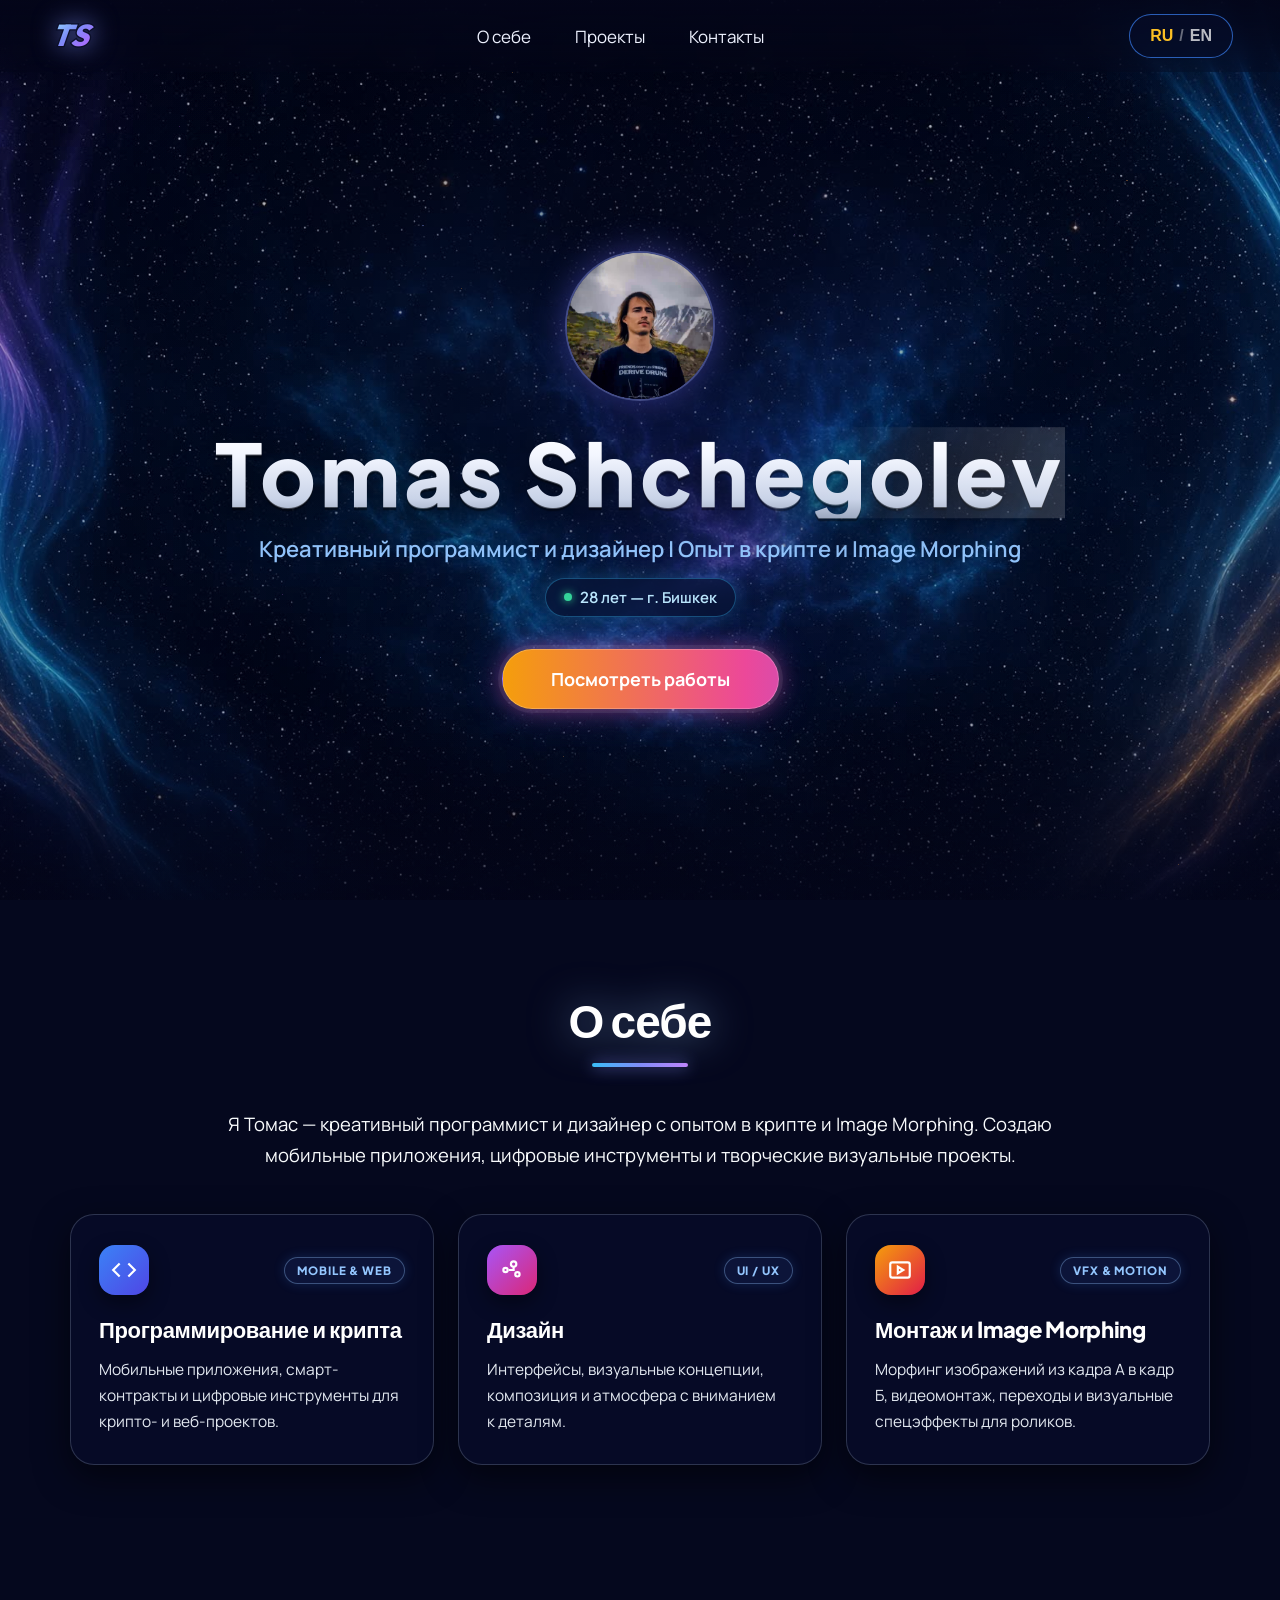
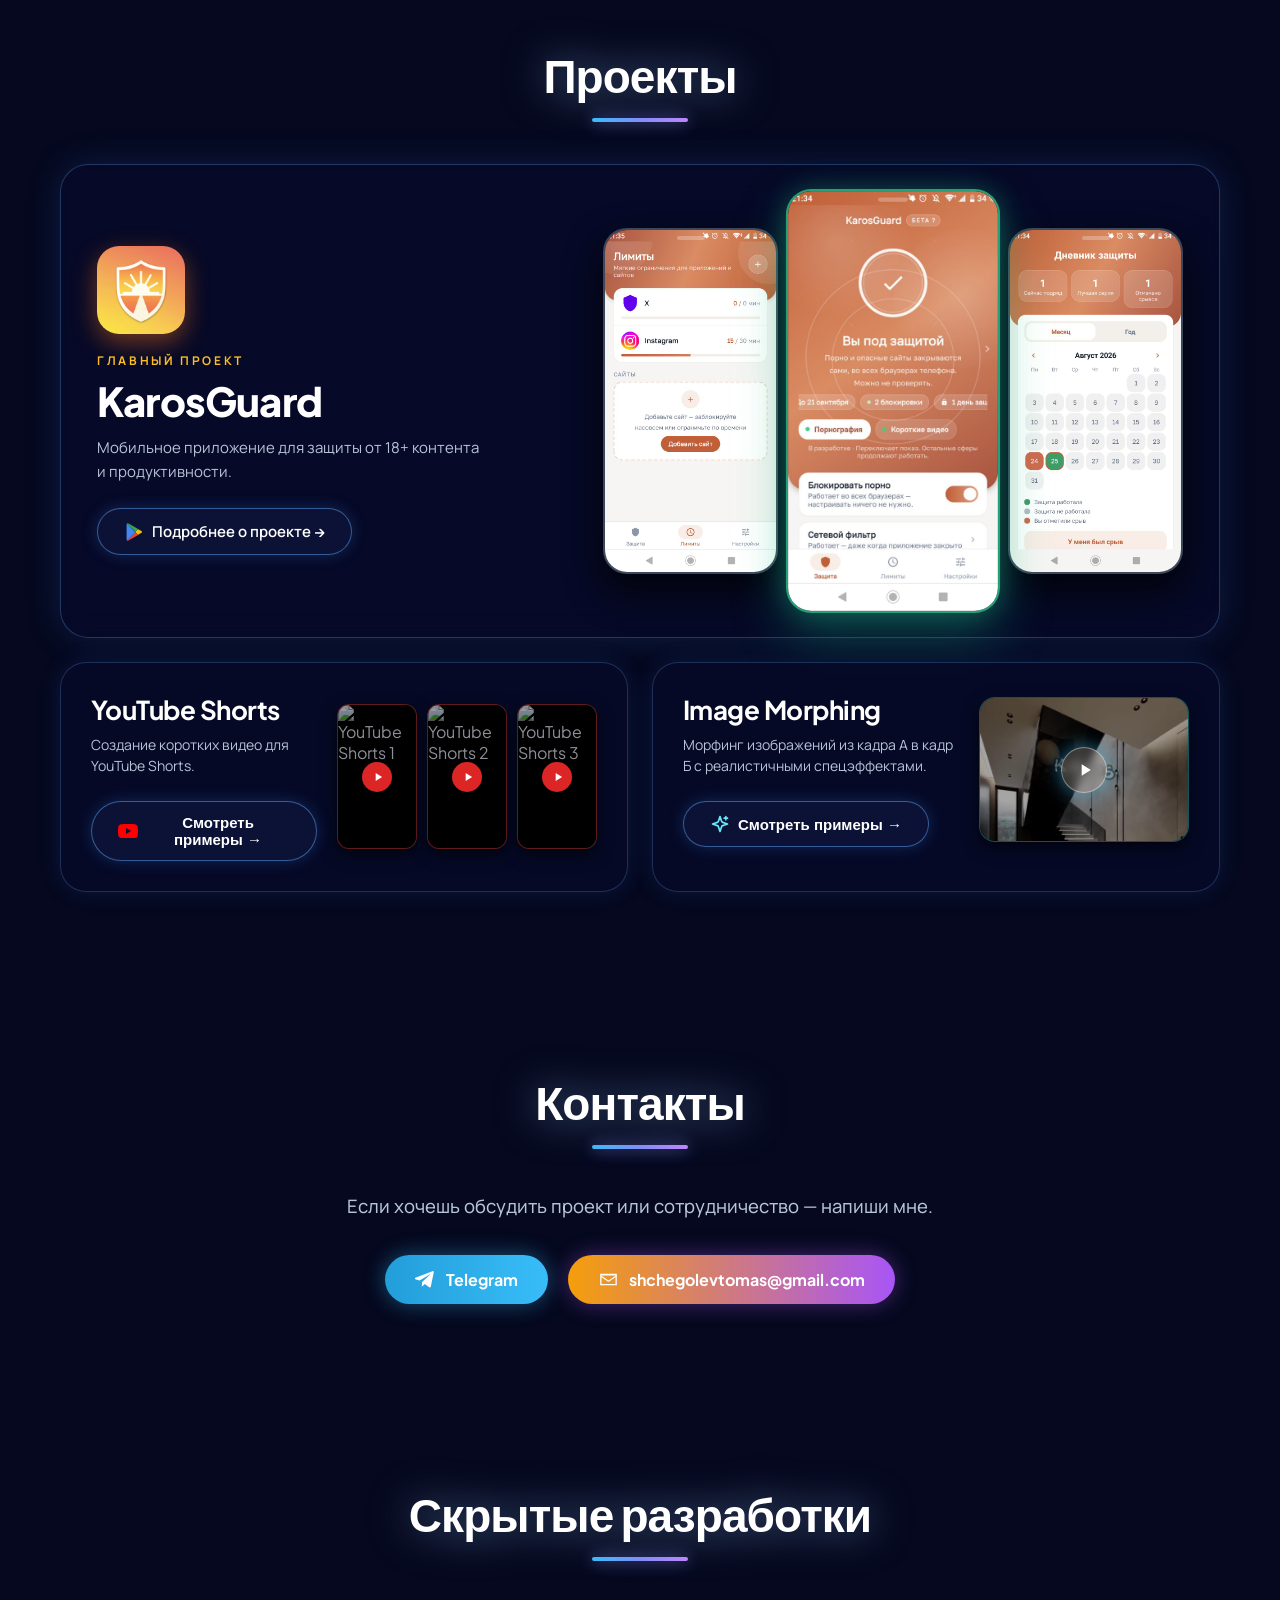
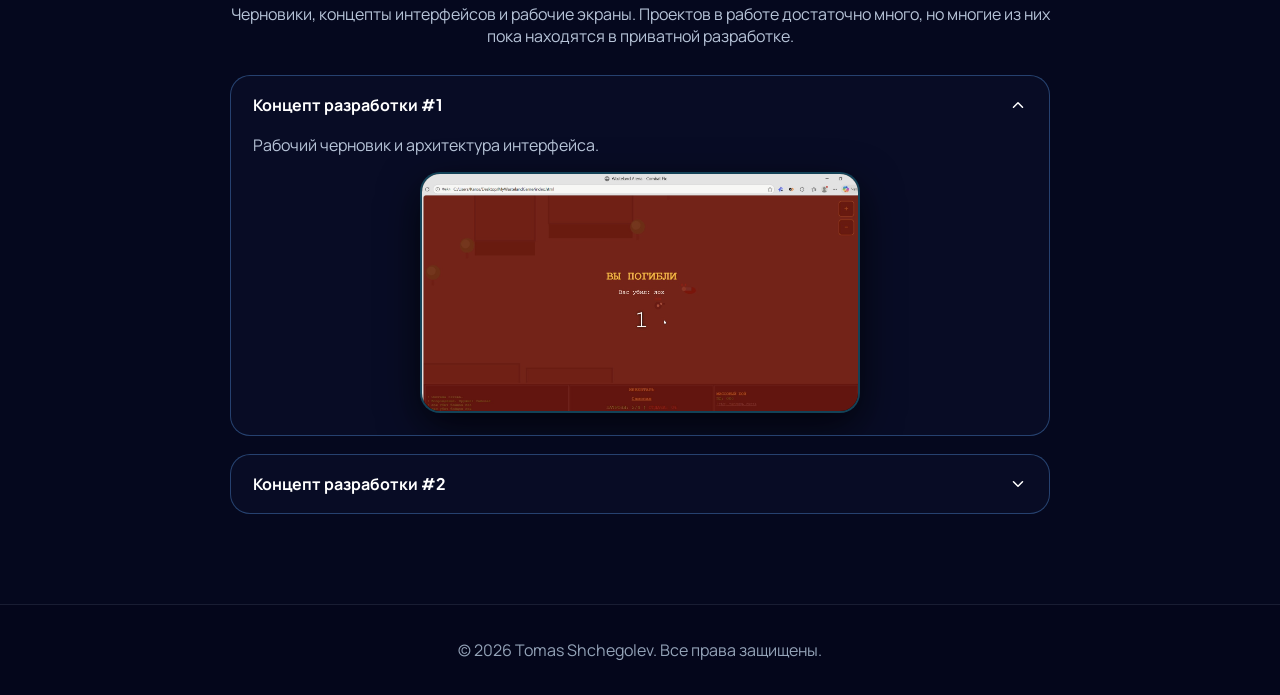
==== index.html @ 1faa9372 "Update portfolio with full visual effects, animations and assets" ====
<!DOCTYPE html>
<html lang="ru">
<head>
<meta charset="UTF-8">
<meta name="viewport" content="width=device-width, initial-scale=1.0">
<meta name="theme-color" content="#05081e">
<meta name="description" content="Tomas Shchegolev — креативный разработчик и дизайнер. KarosGuard — приложение в Google Play.">
<meta property="og:title" content="Tomas Shchegolev — Portfolio">
<meta property="og:description" content="Креативный разработчик и дизайнер | 28 лет. Мобильные приложения, дизайн и видеомонтаж.">
<meta property="og:image" content="assets/karosguard-icon.png">
<meta property="og:type" content="website">
<meta name="twitter:card" content="summary_large_image">
<meta name="twitter:title" content="Tomas Shchegolev — Portfolio">
<meta name="twitter:description" content="Креативный разработчик и дизайнер | 28 лет.">
<meta name="twitter:image" content="assets/karosguard-icon.png">
<link rel="icon" type="image/svg+xml" href="favicon.svg">
<title>Tomas Shchegolev — Portfolio</title>
<link rel="preconnect" href="https://fonts.googleapis.com">
<link rel="preconnect" href="https://fonts.gstatic.com" crossorigin>
<link href="https://fonts.googleapis.com/css2?family=Inter:wght@400;500;600;700;800&family=Manrope:wght@400;500;600;700;800&family=Outfit:wght@500;600;700;800;900&family=Plus+Jakarta+Sans:ital,wght@0,400;0,500;0,600;0,700;0,800;1,700;1,800&display=swap" rel="stylesheet">
<style>
  :root{
    --card:rgba(10,14,40,.82); --line:rgba(96,165,250,.35);
    --txt:#eef2ff; --muted:#b7c4d8; --blue:#93c5fd; --orange:#fbbf24;
  }
  *{margin:0;padding:0;box-sizing:border-box}
  html{scroll-behavior:smooth;-webkit-font-smoothing:antialiased;-moz-osx-font-smoothing:grayscale}
  body{background:#05081e;color:var(--txt);font-family:"Plus Jakarta Sans","Manrope","Inter",-apple-system,BlinkMacSystemFont,"Segoe UI",Roboto,sans-serif;overflow-x:hidden}
  button:not(:disabled),[role="button"]:not(:disabled){cursor:pointer}
  h1,h2,h3,.section-title,.hero-name{font-family:"Plus Jakarta Sans","Outfit",sans-serif;text-wrap:balance;letter-spacing:-0.02em}
  p,.about-card p,.about-intro,#contact p,#hidden p,.subtitle{font-family:"Manrope","Plus Jakarta Sans","Inter",sans-serif;text-wrap:pretty}

  .cosmos{position:fixed;inset:0;z-index:0;pointer-events:none;background:
    radial-gradient(ellipse at 50% 38%, rgba(4,6,26,.58) 0%, rgba(4,6,26,.22) 46%, transparent 72%),
    url("assets/cosmos.jpg") center/cover no-repeat, #04061a}
  .vignette{position:fixed;inset:0;z-index:0;pointer-events:none;background:
    radial-gradient(ellipse at 50% 0%, transparent 40%, rgba(4,6,26,.45) 100%),
    linear-gradient(180deg, rgba(4,6,26,.2), transparent 18%, transparent 78%, rgba(4,6,26,.72))}
  .starfield{position:fixed;inset:0;z-index:0;pointer-events:none;overflow:hidden}
  .starfield span{position:absolute;border-radius:999px;opacity:.55;animation:twinkle 5.5s ease-in-out infinite}
  @keyframes twinkle{0%,100%{opacity:.2;transform:scale(.85)}50%{opacity:.85;transform:scale(1.15)}}
  main,header,footer{position:relative;z-index:1}
  section{scroll-margin-top:90px;padding:90px 20px}
  .container{max-width:1140px;margin:0 auto}

  header{position:fixed;top:0;left:0;right:0;z-index:30;
    background:linear-gradient(180deg,rgba(4,6,26,.88),rgba(4,6,26,.28));backdrop-filter:blur(10px)}
  nav{max-width:1250px;margin:auto;display:flex;align-items:center;justify-content:space-between;padding:14px 32px;gap:16px}
  .logo{display:inline-flex;align-items:center;text-decoration:none;line-height:0;
    filter:drop-shadow(0 0 12px rgba(124,140,248,.65));transition:transform .15s ease-out}
  .logo:hover{transform:scale(1.05)}
  .logo svg{width:64px;height:40px}
  .nav-links{display:flex;gap:44px;list-style:none}
  .nav-links a{color:#eef2ff;text-decoration:none;font-size:17px;transition:color .15s}
  .nav-links a:hover{color:var(--orange)}
  .lang-switcher{display:flex;align-items:center;gap:6px;border:1px solid rgba(59,130,246,.7);border-radius:999px;
    padding:10px 20px;background:rgba(8,12,40,.6);cursor:pointer;font-size:16px;font-weight:700;color:#fff;min-height:44px;
    transition:transform .16s ease-out, border-color .16s ease-out}
  .lang-switcher:hover{transform:scale(1.03)}
  .lang-option{opacity:.72}
  .lang-option.active{color:var(--orange);opacity:1}

  #hero{min-height:100vh;display:flex;flex-direction:column;align-items:center;justify-content:center;
    text-align:center;padding:130px 20px 70px}
  .hero-avatar{position:relative;width:150px;height:150px;border-radius:50%;overflow:hidden;margin-bottom:26px;
    border:2px solid rgba(148,163,255,.42);box-shadow:0 0 34px rgba(99,102,241,.45);background:#0b1030}
  .hero-avatar::after{content:"";position:absolute;inset:-2px;border-radius:inherit;pointer-events:none;
    box-shadow:inset 0 0 0 1px rgba(255,255,255,.18)}
  .hero-avatar video,.hero-avatar img{position:absolute;inset:0;width:100%;height:100%;object-fit:cover}
  .hero-name{position:relative;font-size:clamp(42px,7.4vw,86px);font-weight:800;letter-spacing:.045em;line-height:1.05;
    background-image:linear-gradient(180deg,#fff 0%,#f3f6ff 14%,#c9d3e8 36%,#8e9bb4 48%,#f8faff 60%,#a7b3cb 82%,#eef3fb 100%);
    background-size:100% 220%;-webkit-background-clip:text;background-clip:text;color:transparent;
    filter:drop-shadow(0 1px 0 rgba(255,255,255,.28)) drop-shadow(0 3px 0 rgba(0,0,0,.38)) drop-shadow(0 10px 20px rgba(0,0,0,.55));
    animation:metal 10s ease-in-out infinite}
  .hero-name::after{content:"";position:absolute;inset:0;pointer-events:none;
    background:linear-gradient(105deg,transparent 32%,rgba(255,255,255,.28) 48%,transparent 64%);
    background-size:220% 100%;mix-blend-mode:screen;opacity:.55;
    -webkit-mask-image:linear-gradient(#000,#000);mask-image:linear-gradient(#000,#000);
    animation:sheen 7.5s ease-in-out infinite}
  .subtitle{color:var(--blue);font-size:clamp(17px,2.2vw,22px);font-weight:600;margin-top:16px}
  .hero-badge{margin-top:14px;display:inline-flex;align-items:center;gap:8px;padding:8px 18px;border-radius:999px;
    border:1px solid rgba(56,189,248,.35);background:rgba(8,20,55,.65);color:#bae6fd;font-weight:600;font-size:15px;
    backdrop-filter:blur(8px);box-shadow:0 0 20px rgba(56,189,248,.25)}
  .pulse-dot{width:8px;height:8px;border-radius:50%;background:#34d399;box-shadow:0 0 8px #34d399;animation:pulse 2s infinite}
  @keyframes pulse{0%,100%{opacity:1;transform:scale(1)}50%{opacity:.5;transform:scale(.8)}}
  .cta-button{margin-top:32px;display:inline-block;padding:17px 48px;border-radius:999px;text-decoration:none;
    background:linear-gradient(90deg,#f59e0b,#ec4899 55%,#8b5cf6);background-size:160% 100%;color:#fff;font-weight:700;font-size:18px;
    border:1px solid rgba(255,255,255,.22);
    box-shadow:0 0 0 4px rgba(255,255,255,.07),0 0 22px rgba(236,72,153,.42),0 0 40px rgba(139,92,246,.28);
    transition:transform .18s ease-out,background-position .18s ease-out}
  .cta-button:hover{transform:scale(1.04);background-position:100% 0}
  .cta-button:active{transform:scale(.96)}

  .kicker{color:var(--orange);letter-spacing:.22em;font-size:12px;font-weight:700;text-transform:uppercase}

  .section-title{font-size:clamp(32px,4.5vw,46px);text-align:center;font-weight:800;color:#fff;
    filter:drop-shadow(0 0 20px rgba(147,197,253,.55));margin-bottom:14px;letter-spacing:-0.02em}
  .section-title-line{width:96px;height:3.5px;margin:0 auto 42px;border-radius:999px;
    background:linear-gradient(90deg,#38bdf8,#818cf8,#c084fc);box-shadow:0 0 16px rgba(129,140,248,.85)}

  .about-intro{max-width:840px;margin:0 auto 42px;text-align:center;color:#f8fafc;font-size:18.5px;line-height:1.72;font-weight:400}
  .about-grid{display:grid;grid-template-columns:repeat(3,1fr);gap:24px}
  .about-card{position:relative;background:#070b28f0;border:1px solid rgba(148,163,184,.28);border-radius:24px;padding:30px 28px;
    box-shadow:0 12px 34px rgba(0,0,0,.55);backdrop-filter:blur(16px);transition:all .3s cubic-bezier(0.16,1,0.3,1);
    display:flex;flex-direction:column;justify-content:space-between}
  .about-card:hover{transform:translateY(-8px);border-color:rgba(147,197,253,.6);box-shadow:0 24px 50px rgba(0,0,0,.75), 0 0 24px rgba(99,102,241,.25)}
  .about-card-top{display:flex;align-items:center;justify-content:space-between;margin-bottom:20px}
  .about-icon-box{width:50px;height:50px;border-radius:16px;display:grid;place-items:center;color:#fff;box-shadow:0 8px 20px rgba(0,0,0,.45)}
  .about-icon-box.code{background:linear-gradient(135deg,#3b82f6,#4f46e5)}
  .about-icon-box.design{background:linear-gradient(135deg,#a855f7,#db2777)}
  .about-icon-box.video{background:linear-gradient(135deg,#f59e0b,#e11d48)}
  .about-icon-box svg{width:26px;height:26px;stroke-width:2}
  .about-tag{font-size:11.5px;font-weight:800;letter-spacing:.08em;text-transform:uppercase;color:#93c5fd;
    background:rgba(15,23,62,.85);border:1px solid rgba(147,197,253,.35);padding:5px 12px;border-radius:999px;box-shadow:0 0 12px rgba(59,130,246,.2)}
  .about-card h3{font-size:22px;color:#fff;font-weight:800;margin:0 0 12px;letter-spacing:-.015em}
  .about-card p{color:#e2e8f0;font-size:15.5px;line-height:1.68;font-weight:400;margin:0}

  #contact p{font-size:18.5px;color:#f1f5f9;line-height:1.65;font-weight:450;margin:0 auto 34px;max-width:700px;text-align:center}

  /* Projects Showcase */
  .main-project-card{background:#070b28e6;border:1px solid rgba(96,165,250,.3);border-radius:28px;padding:36px;
    box-shadow:0 0 36px rgba(59,130,246,.18);backdrop-filter:blur(12px);display:flex;justify-content:space-between;align-items:center;gap:36px}
  .project-info{flex:1;max-width:440px}
  .project-info h3{font-size:clamp(30px,3.8vw,40px);color:#fff;font-weight:800;margin:6px 0 10px}
  .project-info p{color:var(--muted);font-size:15px;line-height:1.6}
  .project-detail-btn{display:inline-flex;align-items:center;gap:8px;padding:12px 26px;border-radius:999px;
    background:rgba(15,23,62,.7);border:1px solid rgba(96,165,250,.5);color:#fff;font-size:15px;font-weight:600;
    text-decoration:none;box-shadow:0 0 16px rgba(59,130,246,.25);transition:all .2s ease-out;margin-top:24px;cursor:pointer}
  .project-detail-btn:hover{transform:translateX(4px);background:rgba(30,41,89,.85);border-color:rgba(147,197,253,.9);box-shadow:0 0 24px rgba(59,130,246,.45)}

  .mockup-showcase{display:flex;align-items:center;justify-content:center;gap:14px;flex:1;max-width:580px}
  .mockup-phone{position:relative;flex:1;max-width:176px;border-radius:24px;overflow:hidden;
    border:2.5px solid rgba(71,85,105,.85);background:#030712;box-shadow:0 16px 36px rgba(0,0,0,.75);
    transition:transform .3s ease-out, box-shadow .3s ease-out}
  .mockup-phone::before{content:"";position:absolute;top:6px;left:50%;transform:translateX(-50%);width:28px;height:4px;
    border-radius:99px;background:rgba(255,255,255,.25);z-index:10}
  .mockup-phone img{width:100%;height:auto;display:block;object-fit:cover}
  .mockup-phone-center{max-width:202px;flex:1.16;border-color:rgba(52,211,153,.75);
    box-shadow:0 20px 48px rgba(16,185,129,.35),0 0 24px rgba(52,211,153,.25);transform:scale(1.06);z-index:2}
  .mockup-phone:hover{transform:translateY(-6px) scale(1.03);box-shadow:0 24px 44px rgba(0,0,0,.85),0 0 24px rgba(96,165,250,.4)}
  .mockup-phone-center:hover{transform:translateY(-8px) scale(1.08);box-shadow:0 26px 56px rgba(16,185,129,.45),0 0 30px rgba(52,211,153,.35)}

  .subprojects-grid{display:grid;grid-template-columns:1fr 1fr;gap:24px;margin-top:24px}
  .subproject-card{background:#070b28cc;border:1px solid rgba(96,165,250,.25);border-radius:26px;padding:30px;
    box-shadow:0 0 24px rgba(59,130,246,.14);backdrop-filter:blur(10px);display:flex;flex-direction:column;justify-content:space-between}
  .subproject-inner{display:flex;align-items:center;justify-content:space-between;gap:20px}
  .subproject-card h3{font-size:26px;color:#fff;font-weight:700}
  .subproject-card p{color:var(--muted);font-size:14px;line-height:1.55;margin-top:8px}

  .shorts-previews{display:flex;gap:10px}
  .shorts-thumb{position:relative;width:80px;height:145px;border-radius:12px;overflow:hidden;border:1px solid rgba(239,68,68,.4);
    background:#000;box-shadow:0 6px 16px rgba(0,0,0,.6);cursor:pointer;transition:transform .2s ease-out}
  .shorts-thumb:hover{transform:scale(1.05);border-color:#ef4444}
  .shorts-thumb img{width:100%;height:100%;object-fit:cover;opacity:.85}
  .shorts-thumb .play-mini{position:absolute;inset:0;display:grid;place-items:center;background:rgba(0,0,0,.3)}
  .shorts-thumb .play-mini span{width:30px;height:30px;border-radius:50%;background:#ef4444;display:grid;place-items:center}
  .shorts-thumb .play-mini svg{width:14px;height:14px;fill:#fff;margin-left:2px}

  .morph-thumb{position:relative;width:210px;height:145px;border-radius:16px;overflow:hidden;border:1px solid rgba(34,211,238,.4);
    background:#000;box-shadow:0 6px 16px rgba(0,0,0,.6);cursor:pointer;transition:transform .2s ease-out;flex-shrink:0}
  .morph-thumb:hover{transform:scale(1.04);border-color:#38bdf8}
  .morph-thumb img{width:100%;height:100%;object-fit:cover}
  .morph-thumb .play-orb-mini{position:absolute;inset:0;display:grid;place-items:center;background:rgba(0,0,0,.35)}
  .morph-thumb .play-orb-mini span{width:46px;height:46px;border-radius:50%;background:rgba(255,255,255,.2);
    backdrop-filter:blur(4px);border:1px solid rgba(255,255,255,.4);display:grid;place-items:center;
    box-shadow:0 0 20px rgba(56,189,248,.6);transition:all .2s}
  .morph-thumb:hover .play-orb-mini span{background:rgba(6,182,212,.8);transform:scale(1.1)}
  .morph-thumb .play-orb-mini svg{width:20px;height:20px;fill:#fff;margin-left:2px}

  .video-modal-wrap{margin-top:20px;border-radius:16px;overflow:hidden;border:1px solid rgba(239,68,68,.4);background:#000;padding:8px}
  .video-modal-wrap iframe{width:100%;max-width:280px;height:420px;margin:0 auto;display:block;border:none;border-radius:12px}
  .morph-player-wrap{margin-top:20px;border-radius:16px;overflow:hidden;border:1px solid rgba(56,189,248,.4);background:#000;padding:8px}
  .morph-player-wrap video{width:100%;max-height:320px;margin:0 auto;display:block;border-radius:12px}

  .spoiler{background:var(--card);border:1px solid var(--line);border-radius:20px;overflow:hidden;margin-top:12px}
  .spoiler summary{list-style:none;cursor:pointer;display:flex;align-items:center;justify-content:space-between;
    gap:16px;padding:18px 22px;font-weight:700;color:#fff;min-height:52px}
  .spoiler summary::-webkit-details-marker{display:none}
  .spoiler .chev{width:18px;height:18px;flex-shrink:0;transition:transform .18s ease-out}
  .spoiler[open] .chev{transform:rotate(180deg)}
  .spoiler-body{padding:0 22px 22px;color:var(--muted)}

  .contact-links{display:flex;gap:20px;justify-content:center;flex-wrap:wrap;margin-top:34px}
  .contact-button{display:inline-flex;align-items:center;gap:10px;padding:14px 30px;border-radius:999px;
    color:#fff;font-weight:700;text-decoration:none;transition:transform .15s;min-height:44px}
  .contact-button:hover{transform:scale(1.05)}
  .contact-button svg{width:21px;height:21px}
  .telegram{background:linear-gradient(90deg,#229ED9,#38bdf8);box-shadow:0 0 22px rgba(56,189,248,.4)}
  .email{background:linear-gradient(90deg,#f59e0b,#a855f7);box-shadow:0 0 22px rgba(168,85,247,.4)}
  #contact p{text-align:center;color:var(--muted)}

  footer{padding:34px 20px;text-align:center;color:#94a3b8;border-top:1px solid rgba(148,163,184,.15);
    background:rgba(4,6,26,.6)}

  @keyframes metal{0%,100%{background-position:0 0}50%{background-position:0 100%}}
  @keyframes sheen{0%,100%{background-position:120% 0}50%{background-position:-20% 0}}
  @keyframes borderShift{0%{background-position:0 0, 0% 50%}100%{background-position:0 0, 100% 50%}}

  @media(max-width:960px){
    nav{padding:12px 16px;gap:10px}
    .nav-links{gap:16px}
    .nav-links a{font-size:15px}
    .about-grid,.subprojects-grid{grid-template-columns:1fr}
    .main-project-card{flex-direction:column;text-align:center;padding:26px}
    .project-info{max-width:100%}
    .mockup-showcase{max-width:100%;width:100%;gap:10px}
    .subproject-inner{flex-direction:column;text-align:center}
    header{backdrop-filter:none;background:rgba(4,6,26,.94)}
  }
  @media(max-width:640px){
    #hero{padding:110px 16px 50px}
    .hero-name{font-size:clamp(36px,9vw,54px)}
    .mockup-showcase{gap:6px}
    .mockup-phone{max-width:32%;border-radius:16px;border-width:2px}
    .mockup-phone::before{width:20px;height:3px;top:4px}
    .mockup-phone-center{max-width:36%}
    .shorts-previews{width:100%;justify-content:center;margin-top:16px}
    .shorts-thumb{width:30%;height:130px}
    .morph-thumb{width:100%;max-width:280px;height:160px;margin:16px auto 0}
    .contact-links{flex-direction:column;align-items:stretch;max-width:300px;margin:28px auto 0}
    .contact-button{justify-content:center}
  }
  @media (prefers-reduced-motion:reduce){
    html{scroll-behavior:auto}
    .hero-name,.starfield span{animation:none}
    .cta-button,.logo,.contact-button,.spoiler .chev{transition:none}
  }
</style>
</head>
<body>
<div class="cosmos" aria-hidden="true"></div>
<div class="vignette" aria-hidden="true"></div>
<div class="starfield" aria-hidden="true">
  <span style="left:11%;top:7%;width:2.2px;height:2.2px;background:rgb(255 255 255 / .8)"></span>
  <span style="left:48%;top:60%;width:1.2px;height:1.2px;background:rgb(255 170 80 / .7);animation-delay:.45s"></span>
  <span style="left:85%;top:13%;width:1.2px;height:1.2px;background:rgb(140 160 255 / .75);animation-delay:.9s"></span>
  <span style="left:22%;top:66%;width:1.2px;height:1.2px;background:rgb(220 120 255 / .55);animation-delay:1.35s"></span>
  <span style="left:59%;top:19%;width:2.2px;height:2.2px;background:rgb(255 255 255 / .8);animation-delay:1.8s"></span>
  <span style="left:96%;top:72%;width:1.2px;height:1.2px;background:rgb(255 170 80 / .7);animation-delay:2.25s"></span>
  <span style="left:33%;top:25%;width:1.2px;height:1.2px;background:rgb(140 160 255 / .75);animation-delay:2.7s"></span>
  <span style="left:70%;top:78%;width:1.2px;height:1.2px;background:rgb(220 120 255 / .55);animation-delay:3.15s"></span>
  <span style="left:7%;top:31%;width:2.2px;height:2.2px;background:rgb(255 255 255 / .8);animation-delay:.2s"></span>
  <span style="left:44%;top:84%;width:1.2px;height:1.2px;background:rgb(255 170 80 / .7);animation-delay:.65s"></span>
  <span style="left:81%;top:37%;width:1.2px;height:1.2px;background:rgb(140 160 255 / .75);animation-delay:1.1s"></span>
  <span style="left:18%;top:90%;width:1.2px;height:1.2px;background:rgb(220 120 255 / .55);animation-delay:1.55s"></span>
  <span style="left:55%;top:43%;width:2.2px;height:2.2px;background:rgb(255 255 255 / .8);animation-delay:2s"></span>
  <span style="left:92%;top:96%;width:1.2px;height:1.2px;background:rgb(255 170 80 / .7);animation-delay:2.45s"></span>
  <span style="left:29%;top:49%;width:1.2px;height:1.2px;background:rgb(140 160 255 / .75);animation-delay:2.9s"></span>
  <span style="left:66%;top:2%;width:1.2px;height:1.2px;background:rgb(220 120 255 / .55);animation-delay:.3s"></span>
  <span style="left:3%;top:55%;width:2.2px;height:2.2px;background:rgb(255 255 255 / .8);animation-delay:.75s"></span>
  <span style="left:40%;top:8%;width:1.2px;height:1.2px;background:rgb(255 170 80 / .7);animation-delay:1.2s"></span>
  <span style="left:77%;top:61%;width:1.2px;height:1.2px;background:rgb(140 160 255 / .75);animation-delay:1.65s"></span>
  <span style="left:14%;top:14%;width:1.2px;height:1.2px;background:rgb(220 120 255 / .55);animation-delay:2.1s"></span>
  <span style="left:51%;top:67%;width:2.2px;height:2.2px;background:rgb(255 255 255 / .8);animation-delay:2.55s"></span>
  <span style="left:88%;top:20%;width:1.2px;height:1.2px;background:rgb(255 170 80 / .7);animation-delay:3s"></span>
  <span style="left:25%;top:73%;width:1.2px;height:1.2px;background:rgb(140 160 255 / .75);animation-delay:.4s"></span>
  <span style="left:62%;top:26%;width:1.2px;height:1.2px;background:rgb(220 120 255 / .55);animation-delay:.85s"></span>
  <span style="left:99%;top:79%;width:2.2px;height:2.2px;background:rgb(255 255 255 / .8);animation-delay:1.3s"></span>
  <span style="left:36%;top:32%;width:1.2px;height:1.2px;background:rgb(255 170 80 / .7);animation-delay:1.75s"></span>
</div>

<header>
  <nav>
    <a class="logo" href="#hero" aria-label="Tomas Shchegolev">
      <svg viewBox="0 0 72 44" aria-hidden="true">
        <defs>
          <linearGradient id="tsGrad" x1="0" y1="0" x2="1" y2="1">
            <stop offset="0" stop-color="#9be8ff"/>
            <stop offset=".45" stop-color="#7c8cf8"/>
            <stop offset="1" stop-color="#c05cff"/>
          </linearGradient>
        </defs>
        <g font-family="Outfit, Segoe UI, sans-serif" font-size="34" font-weight="800" font-style="italic" transform="skewX(-6)">
          <text x="8" y="33" fill="url(#tsGrad)" stroke="rgba(10,14,40,.9)" stroke-width="3" paint-order="stroke">TS</text>
        </g>
      </svg>
    </a>
    <ul class="nav-links">
      <li><a href="#about" data-en="About" data-ru="О себе">О себе</a></li>
      <li><a href="#portfolio" data-en="Projects" data-ru="Проекты">Проекты</a></li>
      <li><a href="#contact" data-en="Contact" data-ru="Контакты">Контакты</a></li>
    </ul>
    <button class="lang-switcher" id="langToggle" aria-label="Toggle language">
      <span class="lang-option active" data-lang="ru">RU</span>
      <span style="opacity:.4">/</span>
      <span class="lang-option" data-lang="en">EN</span>
    </button>
  </nav>
</header>

<main>
  <section id="hero">
    <div class="hero-avatar">
      <img src="assets/avatar-poster.jpg" alt="Tomas Shchegolev">
      <video autoplay muted loop playsinline preload="auto" poster="assets/avatar-poster.jpg">
        <source src="assets/avatar.mp4" type="video/mp4">
      </video>
    </div>
    <h1 class="hero-name">Tomas Shchegolev</h1>
    <p class="subtitle" data-en="Creative Developer & Designer | Crypto Experience & Image Morphing" data-ru="Креативный программист и дизайнер | Опыт в крипте и Image Morphing">Креативный программист и дизайнер | Опыт в крипте и Image Morphing</p>
    <div class="hero-badge">
      <span class="pulse-dot"></span>
      <span data-en="28 y.o. — Bishkek" data-ru="28 лет — г. Бишкек">28 лет — г. Бишкек</span>
    </div>
    <a href="#portfolio" class="cta-button" data-en="View My Work" data-ru="Посмотреть работы">Посмотреть работы</a>
  </section>

  <section id="about">
    <div class="container">
      <h2 class="section-title" data-en="About Me" data-ru="О себе">О себе</h2>
      <div class="section-title-line"></div>
      <p class="about-intro" data-en="I'm Tomas — creative developer and designer with experience in crypto and Image Morphing. I create mobile applications, digital tools and visual projects." data-ru="Я Томас — креативный программист и дизайнер с опытом в крипте и Image Morphing. Создаю мобильные приложения, цифровые инструменты и творческие визуальные проекты.">Я Томас — креативный программист и дизайнер с опытом в крипте и Image Morphing. Создаю мобильные приложения, цифровые инструменты и творческие визуальные проекты.</p>
      <div class="about-grid">
        <div class="about-card">
          <div class="about-card-top">
            <div class="about-icon-box code">
              <svg viewBox="0 0 24 24" fill="none" stroke="currentColor" stroke-width="2" aria-hidden="true"><path d="M16 18l6-6-6-6M8 6l-6 6 6 6"/></svg>
            </div>
            <span class="about-tag">Mobile & Web</span>
          </div>
          <h3 data-en="Development & Crypto" data-ru="Программирование и крипта">Программирование и крипта</h3>
          <p data-en="Mobile applications, smart contracts and tools for crypto and web projects." data-ru="Мобильные приложения, смарт-контракты и цифровые инструменты для крипто- и веб-проектов.">Мобильные приложения, смарт-контракты и цифровые инструменты для крипто- и веб-проектов.</p>
        </div>
        <div class="about-card">
          <div class="about-card-top">
            <div class="about-icon-box design">
              <svg viewBox="0 0 24 24" fill="none" stroke="currentColor" stroke-width="2" aria-hidden="true"><circle cx="13.5" cy="6.5" r="2.5"/><circle cx="6" cy="12" r="2"/><circle cx="17" cy="16" r="2"/><path d="M9 12h4.5M13.5 9v4"/></svg>
            </div>
            <span class="about-tag">UI / UX</span>
          </div>
          <h3 data-en="Design" data-ru="Дизайн">Дизайн</h3>
          <p data-en="Interfaces, visual concepts, composition and atmosphere with attention to details." data-ru="Интерфейсы, визуальные концепции, композиция и атмосфера с вниманием к деталям.">Интерфейсы, визуальные концепции, композиция и атмосфера с вниманием к деталям.</p>
        </div>
        <div class="about-card">
          <div class="about-card-top">
            <div class="about-icon-box video">
              <svg viewBox="0 0 24 24" fill="none" stroke="currentColor" stroke-width="2" aria-hidden="true"><rect x="3" y="5" width="18" height="14" rx="2"/><path d="M10 9l5 3-5 3z"/></svg>
            </div>
            <span class="about-tag">VFX & Motion</span>
          </div>
          <h3 data-en="Video Editing & Morphing" data-ru="Монтаж и Image Morphing">Монтаж и Image Morphing</h3>
          <p data-en="Image morphing from frame A to frame B, video editing, transitions and visual effects for videos." data-ru="Морфинг изображений из кадра А в кадр Б, видеомонтаж, переходы и визуальные спецэффекты для роликов.">Морфинг изображений из кадра А в кадр Б, видеомонтаж, переходы и визуальные спецэффекты для роликов.</p>
        </div>
      </div>
    </div>
  </section>

  <section id="portfolio">
    <div class="container" style="max-width:1160px">
      <h2 class="section-title" data-en="Projects" data-ru="Проекты">Проекты</h2>
      <div class="section-title-line"></div>

      <!-- Главный проект KarosGuard -->
      <article id="karosguard" class="main-project-card">
        <div class="project-info">
          <img src="assets/karosguard-icon.png" alt="KarosGuard" style="width:88px;height:88px;border-radius:22px;box-shadow:0 8px 24px rgba(249,115,22,.45)">
          <div class="kicker" style="margin-top:14px" data-en="FEATURED PROJECT" data-ru="ГЛАВНЫЙ ПРОЕКТ">ГЛАВНЫЙ ПРОЕКТ</div>
          <h3>KarosGuard</h3>
          <p data-en="Mobile application for 18+ content blocking and digital productivity." data-ru="Мобильное приложение для защиты от 18+ контента и продуктивности.">Мобильное приложение для защиты от 18+ контента и продуктивности.</p>
          <a href="https://play.google.com/store/apps/details?id=com.karosguard.app" class="project-detail-btn" target="_blank" rel="noopener noreferrer">
            <svg viewBox="0 0 24 24" style="width:20px;height:20px;flex-shrink:0" aria-hidden="true">
              <path fill="#4285F4" d="M3.6 1.8c-.3.3-.5.8-.5 1.4v17.6c0 .6.2 1.1.5 1.4l.1.1 9.9-9.9v-.2L3.6 1.8z" />
              <path fill="#FBBC04" d="M16.9 15.5l-3.3-3.3v-.4l3.3-3.3.1.1 3.9 2.2c1.1.6 1.1 1.6 0 2.2l-3.9 2.2-.1.1z" />
              <path fill="#EA4335" d="M13.6 12.2L3.6 22.2c.4.4 1 .4 1.7 0l11.7-6.7-3.4-3.3z" />
              <path fill="#34A853" d="M13.6 11.8l3.4-3.3L5.3 1.8c-.7-.4-1.3-.4-1.7 0l10 10z" />
            </svg>
            <span data-en="Project details →" data-ru="Подробнее о проекте →">Подробнее о проекте →</span>
          </a>
        </div>

        <div class="mockup-showcase">
          <!-- Левый телефон: kg-limits.jpg ("Лимиты") -->
          <div class="mockup-phone">
            <img src="assets/kg-limits.jpg" alt="Лимиты приложений" width="640" height="1280">
          </div>
          <!-- Центральный телефон: kg-protected-main.jpg ("Вы под защитой") -->
          <div class="mockup-phone mockup-phone-center">
            <img src="assets/kg-protected-main.jpg" alt="Вы под защитой" width="640" height="1280">
          </div>
          <!-- Правый телефон: kg-diary.jpg ("Дневник защиты") -->
          <div class="mockup-phone">
            <img src="assets/kg-diary.jpg" alt="Дневник защиты" width="640" height="1280">
          </div>
        </div>
      </article>

      <!-- Нижний ряд: 2 карточки -->
      <div class="subprojects-grid">
        <!-- Карточка 1: YouTube Shorts -->
        <article class="subproject-card">
          <div class="subproject-inner">
            <div style="flex:1">
              <h3 data-en="YouTube Shorts" data-ru="YouTube Shorts">YouTube Shorts</h3>
              <p data-en="Creating short-form videos for YouTube Shorts." data-ru="Создание коротких видео для YouTube Shorts.">Создание коротких видео для YouTube Shorts.</p>
              <button type="button" class="project-detail-btn" id="shortsToggleBtn" onclick="playShort('ezRZMZL00-Y')">
                <svg viewBox="0 0 24 24" style="width:20px;height:20px;flex-shrink:0;fill:#FF0000" aria-hidden="true">
                  <path d="M23.498 6.186a3.016 3.016 0 0 0-2.122-2.136C19.505 3.545 12 3.545 12 3.545s-7.505 0-9.377.505A3.017 3.017 0 0 0 .502 6.186C0 8.07 0 12 0 12s0 3.93.502 5.814a3.016 3.016 0 0 0 2.122 2.136c1.871.505 9.376.505 9.376.505s7.505 0 9.377-.505a3.015 3.015 0 0 0 2.122-2.136C24 15.93 24 12 24 12s0-3.93-.502-5.814zM9.545 15.568V8.432L15.818 12l-6.273 3.568z"/>
                </svg>
                <span data-en="Watch examples →" data-ru="Смотреть примеры →">Смотреть примеры →</span>
              </button>
            </div>
            <div class="shorts-previews">
              <!-- Video 1 -->
              <div class="shorts-thumb" onclick="playShort('ezRZMZL00-Y')" title="YouTube Shorts 1">
                <img src="https://i.ytimg.com/vi/ezRZMZL00-Y/hqdefault.jpg" alt="YouTube Shorts 1">
                <div class="play-mini"><span style="background:#dc2626"><svg viewBox="0 0 24 24"><path d="M8 5v14l11-7z"/></svg></span></div>
              </div>
              <!-- Video 2 -->
              <div class="shorts-thumb" onclick="playShort('9LOF4bvmu4s')" title="YouTube Shorts 2">
                <img src="https://i.ytimg.com/vi/9LOF4bvmu4s/hqdefault.jpg" alt="YouTube Shorts 2">
                <div class="play-mini"><span style="background:#dc2626"><svg viewBox="0 0 24 24"><path d="M8 5v14l11-7z"/></svg></span></div>
              </div>
              <!-- Video 3 -->
              <div class="shorts-thumb" onclick="playShort('4Unh4GmdR-8')" title="YouTube Shorts 3">
                <img src="https://i.ytimg.com/vi/4Unh4GmdR-8/hqdefault.jpg" alt="YouTube Shorts 3">
                <div class="play-mini"><span style="background:#dc2626"><svg viewBox="0 0 24 24"><path d="M8 5v14l11-7z"/></svg></span></div>
              </div>
            </div>
          </div>
          <div id="shortsPlayerWrap" class="video-modal-wrap" style="display:none">
            <iframe id="shortsIframe" src="" title="YouTube Shorts" allow="accelerometer; autoplay; clipboard-write; encrypted-media; gyroscope; picture-in-picture" allowfullscreen></iframe>
          </div>
        </article>

        <!-- Карточка 2: Image Morphing -->
        <article class="subproject-card">
          <div class="subproject-inner">
            <div style="flex:1">
              <h3 data-en="Image Morphing" data-ru="Image Morphing">Image Morphing</h3>
              <p data-en="Image morphing from frame A to frame B with realistic visual special effects." data-ru="Морфинг изображений из кадра А в кадр Б с реалистичными спецэффектами.">Морфинг изображений из кадра А в кадр Б с реалистичными спецэффектами.</p>
              <button type="button" class="project-detail-btn" id="morphToggleBtn" onclick="toggleMorphPlayer()">
                <svg viewBox="0 0 24 24" style="width:20px;height:20px;flex-shrink:0;color:#67e8f9" fill="none" stroke="currentColor" stroke-width="2" stroke-linecap="round" stroke-linejoin="round" aria-hidden="true">
                  <path d="m12 3-1.9 5.8a2 2 0 0 1-1.3 1.3L3 12l5.8 1.9a2 2 0 0 1 1.3 1.3L12 21l1.9-5.8a2 2 0 0 1 1.3-1.3L21 12l-5.8-1.9a2 2 0 0 1-1.3-1.3L12 3z"/>
                  <path d="M19 3v4"/>
                  <path d="M21 5h-4"/>
                </svg>
                <span data-en="Watch examples →" data-ru="Смотреть примеры →">Смотреть примеры →</span>
              </button>
            </div>
            <div class="morph-thumb" onclick="toggleMorphPlayer()">
              <img src="assets/morphing-poster.jpg" alt="Image Morphing">
              <div class="play-orb-mini"><span><svg viewBox="0 0 24 24"><path d="M8 5v14l11-7z"/></svg></span></div>
            </div>
          </div>
          <div id="morphPlayerWrap" class="morph-player-wrap" style="display:none">
            <video id="morphVideo" controls playsinline poster="assets/morphing-poster.jpg">
              <source src="assets/morphing.mp4" type="video/mp4">
            </video>
          </div>
        </article>
      </div>
    </div>
  </section>

  <section id="contact">
    <div class="container">
      <h2 class="section-title" data-en="Contact" data-ru="Контакты">Контакты</h2>
      <div class="section-title-line"></div>
      <p data-en="Interested in collaborating or discussing a project? Reach out!" data-ru="Если хочешь обсудить проект или сотрудничество — напиши мне.">Если хочешь обсудить проект или сотрудничество — напиши мне.</p>
      <div class="contact-links">
        <a href="https://t.me/karos1" class="contact-button telegram" target="_blank" rel="noopener noreferrer">
          <svg viewBox="0 0 24 24" fill="currentColor" aria-hidden="true"><path d="M21.5 3.5 18.1 20c-.25 1.17-.9 1.45-1.83.9l-5.05-3.72-2.44 2.35c-.27.27-.5.5-1.03.5l.37-5.16 9.4-8.5c.41-.37-.09-.58-.64-.2L5.26 13.2.28 11.64c-1.08-.34-1.1-1.08.23-1.6L19.95 2.5c.9-.34 1.68.2 1.55 1Z"/></svg>
          <span>Telegram</span>
        </a>
        <a href="mailto:shchegolevtomas@gmail.com" class="contact-button email">
          <svg viewBox="0 0 24 24" fill="currentColor" aria-hidden="true"><path d="M2.5 5.5h19v13h-19v-13Zm1.5 1.8v.4l8 5.3 8-5.3v-.4H4Zm16 2.2-7.17 4.77a1.5 1.5 0 0 1-1.66 0L4 9.5v7.5h16V9.5Z"/></svg>
          <span>shchegolevtomas@gmail.com</span>
        </a>
      </div>
    </div>
  </section>

  <section id="hidden">
    <div class="container" style="max-width:820px">
      <h2 class="section-title" data-en="Hidden Work" data-ru="Скрытые разработки">Скрытые разработки</h2>
      <div class="section-title-line"></div>
      <p style="text-align:center;color:var(--muted);margin-bottom:28px" data-en="Drafts, interface concepts and work-in-progress screens. I have many active projects, but most are currently in private development." data-ru="Черновики, концепты интерфейсов и рабочие экраны. Проектов в работе достаточно много, но многие из них пока находятся в приватной разработке.">Черновики, концепты интерфейсов и рабочие экраны. Проектов в работе достаточно много, но многие из них пока находятся в приватной разработке.</p>

      <details class="spoiler" open style="margin-bottom:18px">
        <summary>
          <span data-en="Development Concept #1" data-ru="Концепт разработки #1">Концепт разработки #1</span>
          <svg class="chev" viewBox="0 0 24 24" fill="none" aria-hidden="true"><path d="M6 9l6 6 6-6" stroke="currentColor" stroke-width="2" stroke-linecap="round" stroke-linejoin="round"/></svg>
        </summary>
        <div class="spoiler-body">
          <p data-en="Work-in-progress draft and interface architecture." data-ru="Рабочий черновик и архитектура интерфейса.">Рабочий черновик и архитектура интерфейса.</p>
          <div style="max-width:440px;margin:16px auto 0;border-radius:20px;overflow:hidden;border:2px solid rgba(56,189,248,.35);box-shadow:0 14px 40px rgba(0,0,0,.7);background:#000">
            <img src="assets/sa.jpg" alt="Development Concept 1" style="width:100%;height:auto;display:block">
          </div>
        </div>
      </details>

      <details class="spoiler">
        <summary>
          <span data-en="Development Concept #2" data-ru="Концепт разработки #2">Концепт разработки #2</span>
          <svg class="chev" viewBox="0 0 24 24" fill="none" aria-hidden="true"><path d="M6 9l6 6 6-6" stroke="currentColor" stroke-width="2" stroke-linecap="round" stroke-linejoin="round"/></svg>
        </summary>
        <div class="spoiler-body">
          <p data-en="Experimental prototype of functionality and visual design." data-ru="Экспериментальный прототип функционала и дизайна.">Экспериментальный прототип функционала и дизайна.</p>
          <div style="max-width:440px;margin:16px auto 0;border-radius:20px;overflow:hidden;border:2px solid rgba(56,189,248,.35);box-shadow:0 14px 40px rgba(0,0,0,.7);background:#000">
            <img src="assets/photo_2026-08-26_13-29-34.jpg" alt="Development Concept 2" style="width:100%;height:auto;display:block">
          </div>
        </div>
      </details>
    </div>
  </section>
</main>

<footer><p data-en="© 2026 Tomas Shchegolev. All rights reserved." data-ru="© 2026 Tomas Shchegolev. Все права защищены.">© 2026 Tomas Shchegolev. Все права защищены.</p></footer>

<script>
(function(){
  const btn=document.getElementById('langToggle');
  const saved=localStorage.getItem('ts-lang');
  function apply(lang){
    document.querySelectorAll('[data-en]').forEach(el=>{el.textContent=el.dataset[lang];});
    document.documentElement.lang=lang;
    localStorage.setItem('ts-lang',lang);
    btn.querySelectorAll('.lang-option').forEach(o=>o.classList.toggle('active',o.dataset.lang===lang));
  }
  if(saved==='en'||saved==='ru') apply(saved);
  btn.addEventListener('click',()=>apply(document.documentElement.lang==='ru'?'en':'ru'));
})();

function playShort(id){
  const wrap = document.getElementById('shortsPlayerWrap');
  const iframe = document.getElementById('shortsIframe');
  if(!id) id = 'ezRZMZL00-Y';
  wrap.style.display = 'block';
  iframe.src = 'https://www.youtube-nocookie.com/embed/' + id + '?autoplay=1&rel=0';
}

function toggleShortsPlayer(){
  const wrap = document.getElementById('shortsPlayerWrap');
  const iframe = document.getElementById('shortsIframe');
  if(wrap.style.display === 'none'){
    playShort('ezRZMZL00-Y');
  } else {
    wrap.style.display = 'none';
    iframe.src = '';
  }
}

function toggleMorphPlayer(){
  const wrap = document.getElementById('morphPlayerWrap');
  const vid = document.getElementById('morphVideo');
  if(wrap.style.display === 'none'){
    wrap.style.display = 'block';
    vid.play();
  } else {
    wrap.style.display = 'none';
    vid.pause();
  }
}
</script>
</body>
</html>
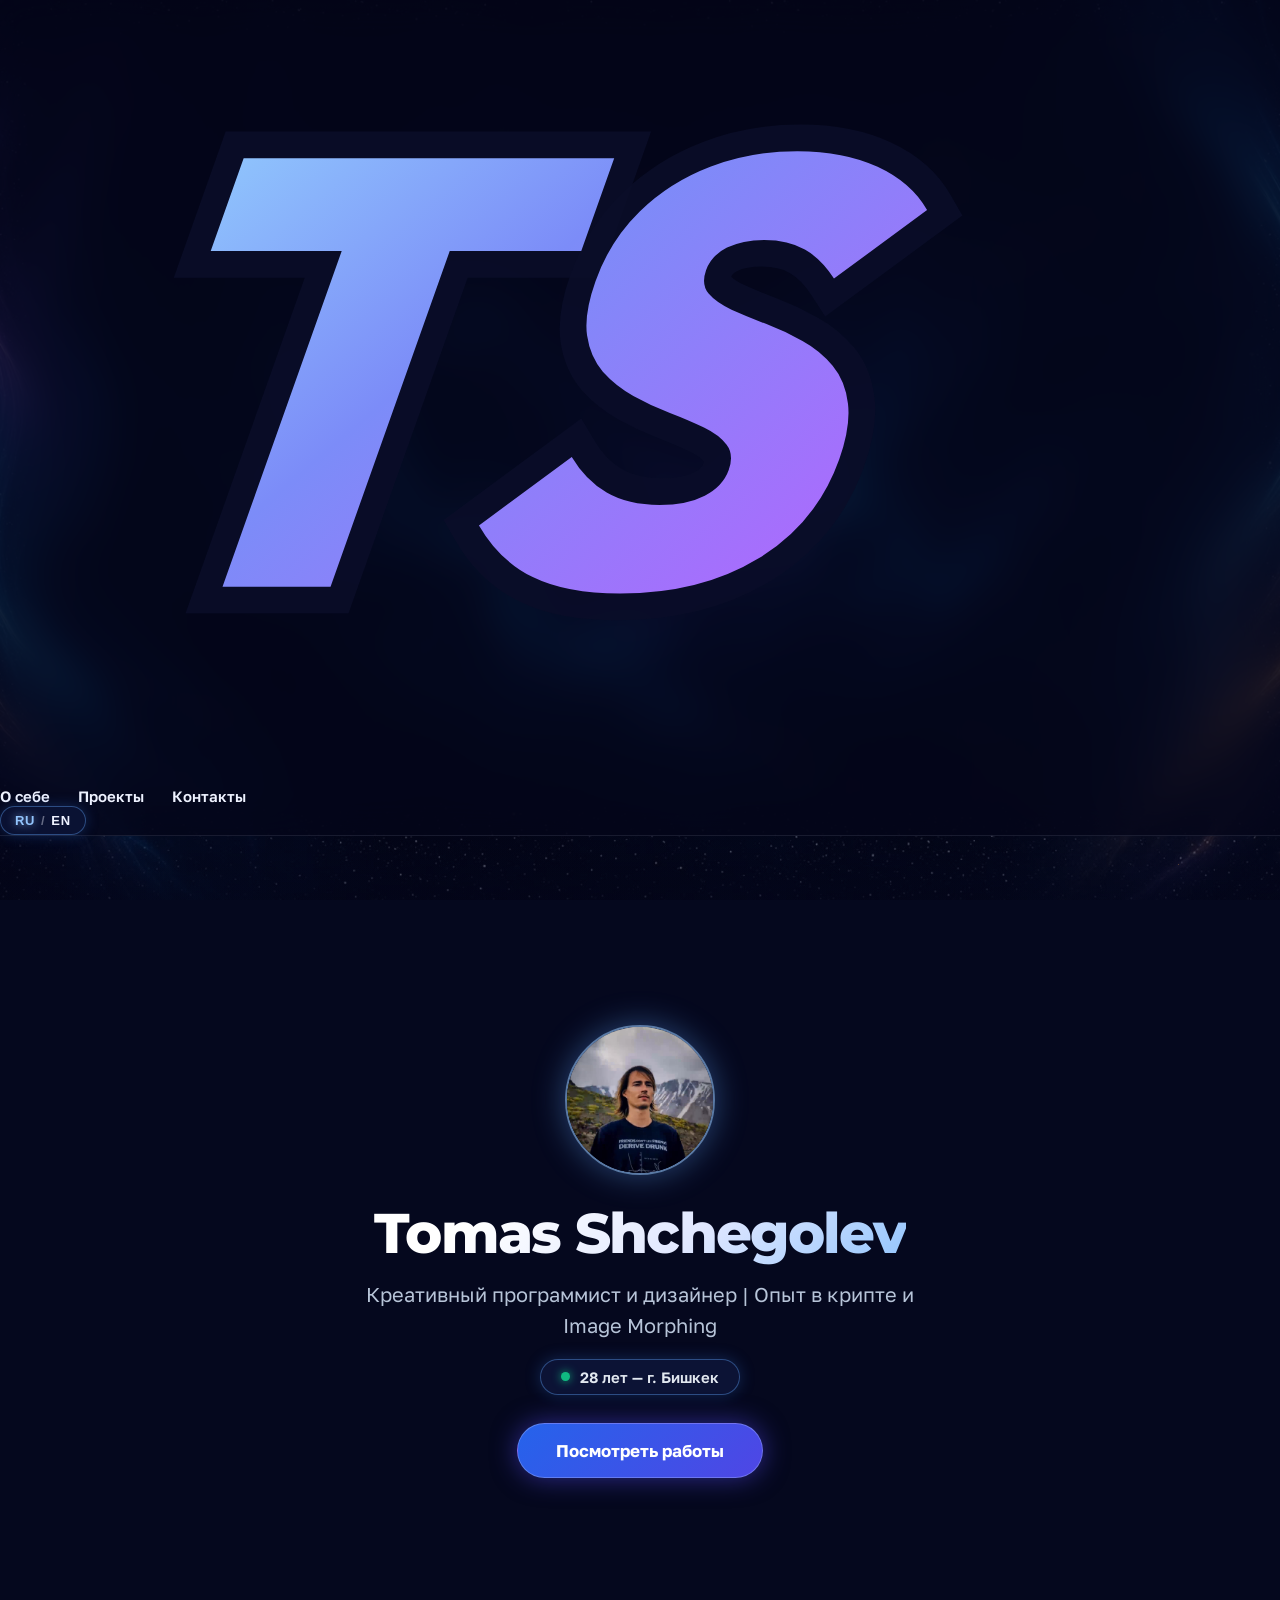
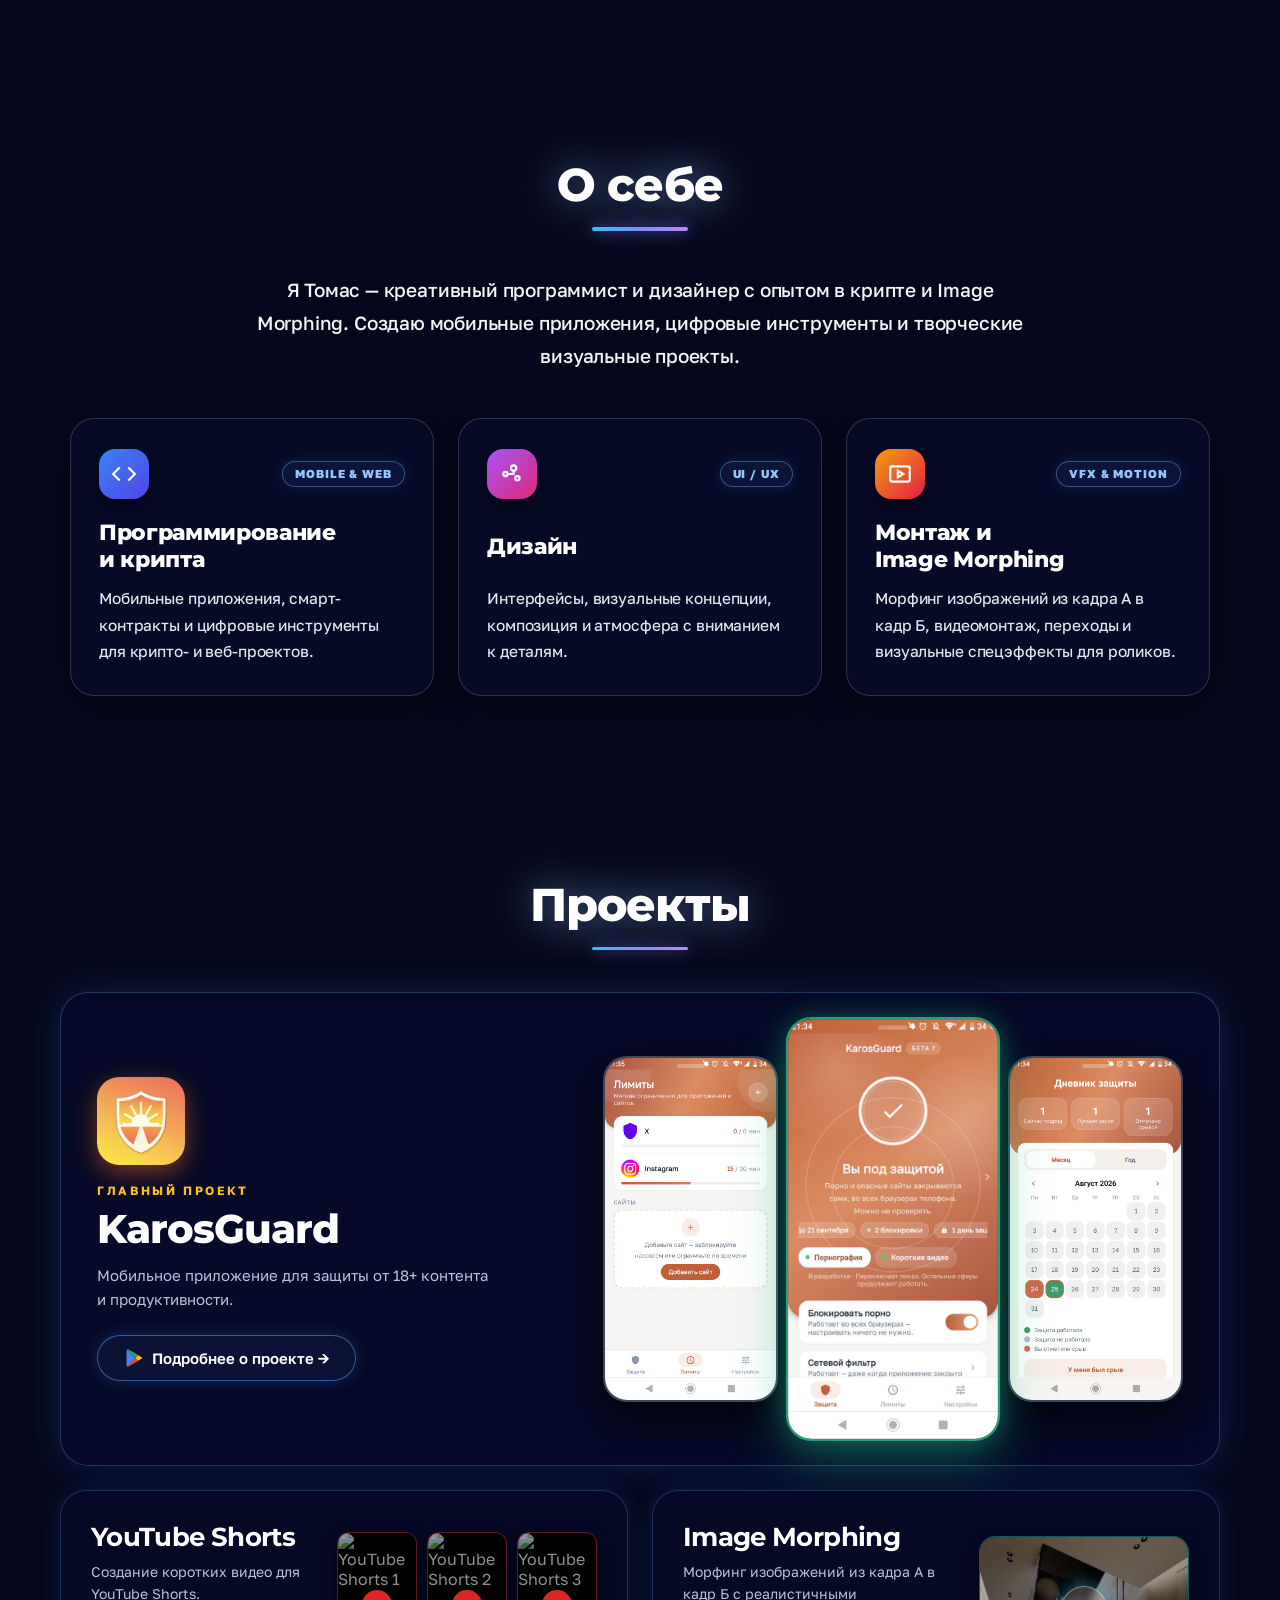
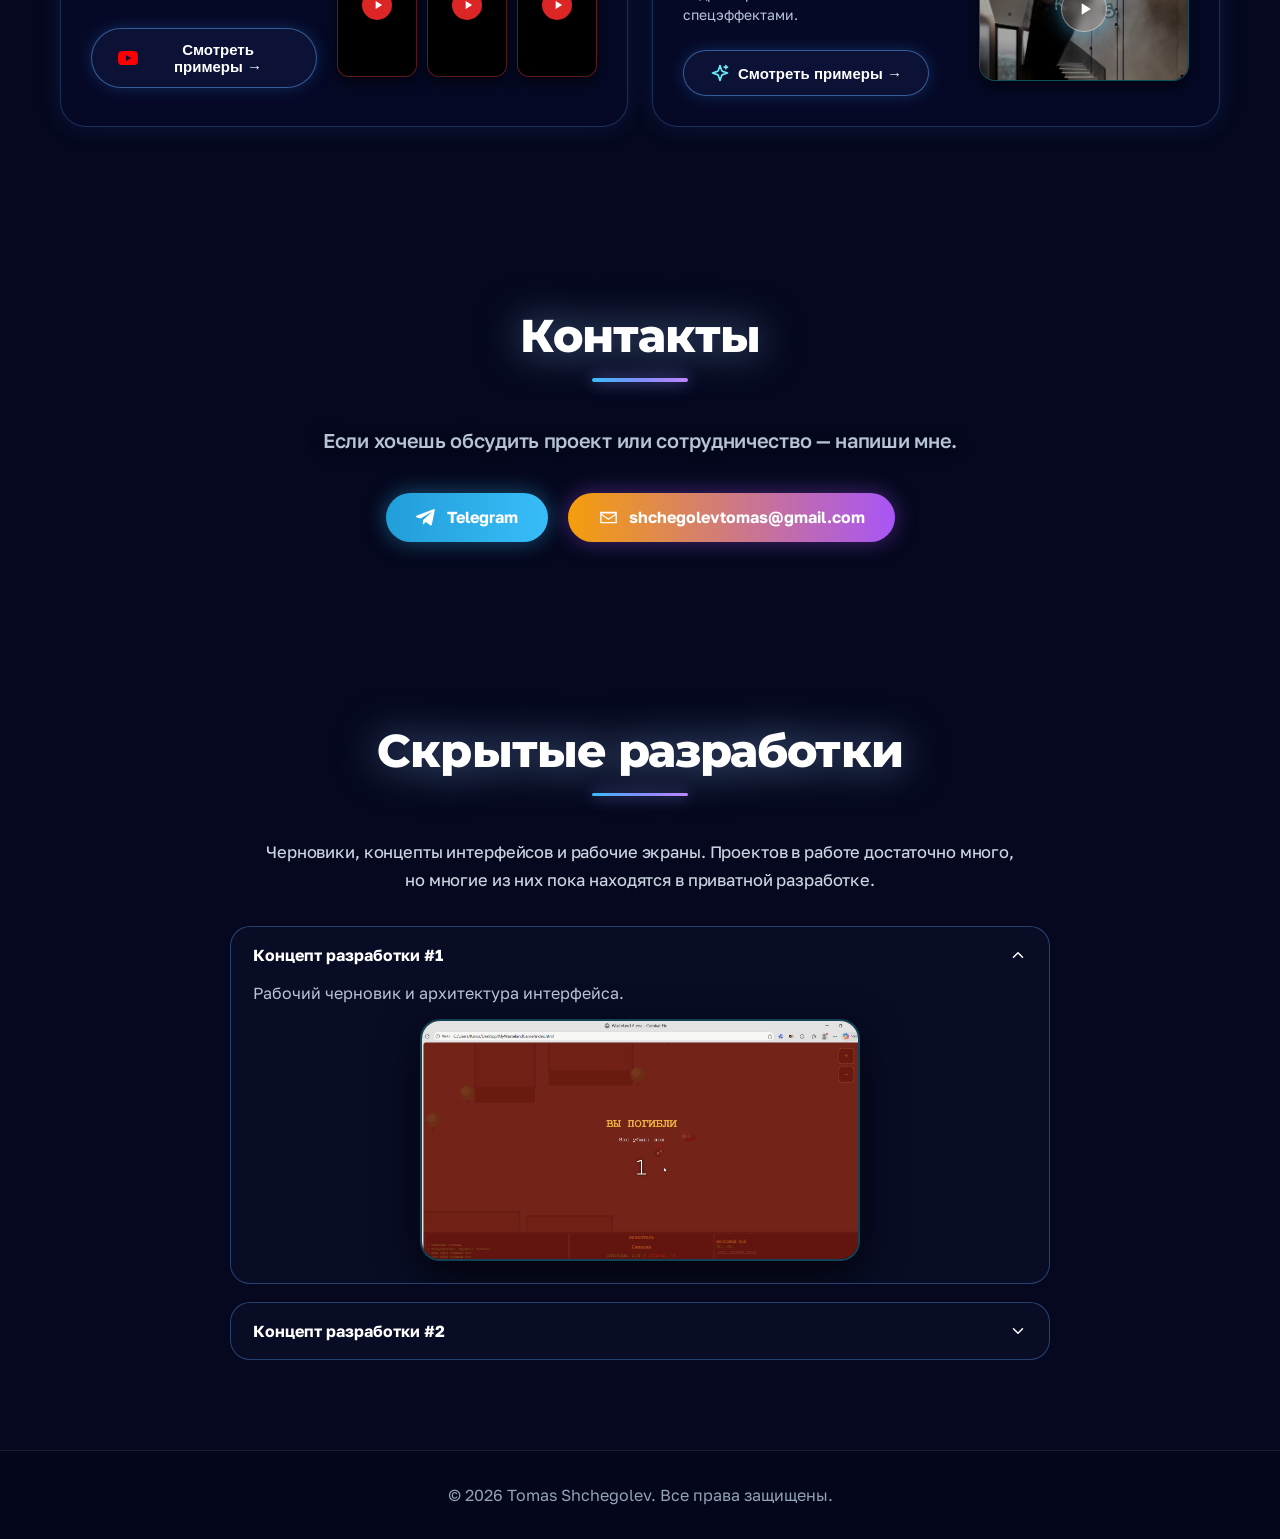
==== commit a0e0bfd8: "Update portfolio with full visual effects, animations and assets" ====
--- a/index.html
+++ b/index.html
@@ -17,7 +17,7 @@
 <title>Tomas Shchegolev — Portfolio</title>
 <link rel="preconnect" href="https://fonts.googleapis.com">
 <link rel="preconnect" href="https://fonts.gstatic.com" crossorigin>
-<link href="https://fonts.googleapis.com/css2?family=Inter:wght@400;500;600;700;800&family=Manrope:wght@400;500;600;700;800&family=Outfit:wght@500;600;700;800;900&family=Plus+Jakarta+Sans:ital,wght@0,400;0,500;0,600;0,700;0,800;1,700;1,800&display=swap" rel="stylesheet">
+<link href="https://fonts.googleapis.com/css2?family=Golos+Text:wght@400;500;600;700;800&family=Manrope:wght@400;500;600;700;800&family=Montserrat:wght@400;500;600;700;800;900&family=Outfit:wght@500;600;700;800;900&display=swap" rel="stylesheet">
 <style>
   :root{
     --card:rgba(10,14,40,.82); --line:rgba(96,165,250,.35);
@@ -25,10 +25,10 @@
   }
   *{margin:0;padding:0;box-sizing:border-box}
   html{scroll-behavior:smooth;-webkit-font-smoothing:antialiased;-moz-osx-font-smoothing:grayscale}
-  body{background:#05081e;color:var(--txt);font-family:"Plus Jakarta Sans","Manrope","Inter",-apple-system,BlinkMacSystemFont,"Segoe UI",Roboto,sans-serif;overflow-x:hidden}
+  body{background:#05081e;color:var(--txt);font-family:"Golos Text","Manrope","Montserrat",-apple-system,BlinkMacSystemFont,"Segoe UI",Roboto,sans-serif;overflow-x:hidden}
   button:not(:disabled),[role="button"]:not(:disabled){cursor:pointer}
-  h1,h2,h3,.section-title,.hero-name{font-family:"Plus Jakarta Sans","Outfit",sans-serif;text-wrap:balance;letter-spacing:-0.02em}
-  p,.about-card p,.about-intro,#contact p,#hidden p,.subtitle{font-family:"Manrope","Plus Jakarta Sans","Inter",sans-serif;text-wrap:pretty}
+  h1,h2,h3,.section-title,.hero-name{font-family:"Montserrat","Outfit","Golos Text",sans-serif;text-wrap:balance;letter-spacing:-0.025em}
+  p,.about-card p,.about-intro,#contact p,#hidden p,.subtitle{font-family:"Golos Text","Manrope",sans-serif;text-wrap:pretty}
 
   .cosmos{position:fixed;inset:0;z-index:0;pointer-events:none;background:
     radial-gradient(ellipse at 50% 38%, rgba(4,6,26,.58) 0%, rgba(4,6,26,.22) 46%, transparent 72%),
@@ -43,50 +43,41 @@
   section{scroll-margin-top:90px;padding:90px 20px}
   .container{max-width:1140px;margin:0 auto}
 
-  header{position:fixed;top:0;left:0;right:0;z-index:30;
-    background:linear-gradient(180deg,rgba(4,6,26,.88),rgba(4,6,26,.28));backdrop-filter:blur(10px)}
-  nav{max-width:1250px;margin:auto;display:flex;align-items:center;justify-content:space-between;padding:14px 32px;gap:16px}
-  .logo{display:inline-flex;align-items:center;text-decoration:none;line-height:0;
-    filter:drop-shadow(0 0 12px rgba(124,140,248,.65));transition:transform .15s ease-out}
-  .logo:hover{transform:scale(1.05)}
-  .logo svg{width:64px;height:40px}
-  .nav-links{display:flex;gap:44px;list-style:none}
-  .nav-links a{color:#eef2ff;text-decoration:none;font-size:17px;transition:color .15s}
-  .nav-links a:hover{color:var(--orange)}
-  .lang-switcher{display:flex;align-items:center;gap:6px;border:1px solid rgba(59,130,246,.7);border-radius:999px;
-    padding:10px 20px;background:rgba(8,12,40,.6);cursor:pointer;font-size:16px;font-weight:700;color:#fff;min-height:44px;
-    transition:transform .16s ease-out, border-color .16s ease-out}
-  .lang-switcher:hover{transform:scale(1.03)}
-  .lang-option{opacity:.72}
-  .lang-option.active{color:var(--orange);opacity:1}
-
-  #hero{min-height:100vh;display:flex;flex-direction:column;align-items:center;justify-content:center;
-    text-align:center;padding:130px 20px 70px}
-  .hero-avatar{position:relative;width:150px;height:150px;border-radius:50%;overflow:hidden;margin-bottom:26px;
-    border:2px solid rgba(148,163,255,.42);box-shadow:0 0 34px rgba(99,102,241,.45);background:#0b1030}
-  .hero-avatar::after{content:"";position:absolute;inset:-2px;border-radius:inherit;pointer-events:none;
-    box-shadow:inset 0 0 0 1px rgba(255,255,255,.18)}
-  .hero-avatar video,.hero-avatar img{position:absolute;inset:0;width:100%;height:100%;object-fit:cover}
-  .hero-name{position:relative;font-size:clamp(42px,7.4vw,86px);font-weight:800;letter-spacing:.045em;line-height:1.05;
-    background-image:linear-gradient(180deg,#fff 0%,#f3f6ff 14%,#c9d3e8 36%,#8e9bb4 48%,#f8faff 60%,#a7b3cb 82%,#eef3fb 100%);
-    background-size:100% 220%;-webkit-background-clip:text;background-clip:text;color:transparent;
-    filter:drop-shadow(0 1px 0 rgba(255,255,255,.28)) drop-shadow(0 3px 0 rgba(0,0,0,.38)) drop-shadow(0 10px 20px rgba(0,0,0,.55));
-    animation:metal 10s ease-in-out infinite}
-  .hero-name::after{content:"";position:absolute;inset:0;pointer-events:none;
-    background:linear-gradient(105deg,transparent 32%,rgba(255,255,255,.28) 48%,transparent 64%);
-    background-size:220% 100%;mix-blend-mode:screen;opacity:.55;
-    -webkit-mask-image:linear-gradient(#000,#000);mask-image:linear-gradient(#000,#000);
-    animation:sheen 7.5s ease-in-out infinite}
-  .subtitle{color:var(--blue);font-size:clamp(17px,2.2vw,22px);font-weight:600;margin-top:16px}
-  .hero-badge{margin-top:14px;display:inline-flex;align-items:center;gap:8px;padding:8px 18px;border-radius:999px;
-    border:1px solid rgba(56,189,248,.35);background:rgba(8,20,55,.65);color:#bae6fd;font-weight:600;font-size:15px;
-    backdrop-filter:blur(8px);box-shadow:0 0 20px rgba(56,189,248,.25)}
-  .pulse-dot{width:8px;height:8px;border-radius:50%;background:#34d399;box-shadow:0 0 8px #34d399;animation:pulse 2s infinite}
-  @keyframes pulse{0%,100%{opacity:1;transform:scale(1)}50%{opacity:.5;transform:scale(.8)}}
-  .cta-button{margin-top:32px;display:inline-block;padding:17px 48px;border-radius:999px;text-decoration:none;
-    background:linear-gradient(90deg,#f59e0b,#ec4899 55%,#8b5cf6);background-size:160% 100%;color:#fff;font-weight:700;font-size:18px;
-    border:1px solid rgba(255,255,255,.22);
-    box-shadow:0 0 0 4px rgba(255,255,255,.07),0 0 22px rgba(236,72,153,.42),0 0 40px rgba(139,92,246,.28);
+  /* Header */
+  header{position:sticky;top:0;z-index:100;backdrop-filter:blur(18px);background:rgba(4,6,26,.75);
+    border-bottom:1px solid rgba(148,163,184,.14);transition:background .2s ease}
+  .navbar{max-width:1140px;margin:0 auto;display:flex;align-items:center;justify-content:space-between;padding:14px 20px}
+  .logo-link{display:flex;align-items:center;text-decoration:none;transition:transform .18s ease-out}
+  .logo-link:hover{transform:scale(1.05)}
+  .nav-links{display:flex;gap:28px;list-style:none}
+  .nav-links a{color:var(--txt);text-decoration:none;font-weight:600;font-size:15px;transition:color .18s ease}
+  .nav-links a:hover{color:var(--blue)}
+  .lang-switcher{display:inline-flex;align-items:center;gap:6px;padding:6px 14px;border-radius:999px;
+    background:rgba(15,23,62,.7);border:1px solid rgba(96,165,250,.4);color:var(--txt);font-size:13px;
+    font-weight:700;letter-spacing:.05em;box-shadow:0 0 14px rgba(59,130,246,.25);transition:all .18s ease-out}
+  .lang-switcher:hover{border-color:rgba(147,197,253,.8);box-shadow:0 0 20px rgba(59,130,246,.45);transform:scale(1.04)}
+  .lang-option.active{color:var(--blue);text-shadow:0 0 10px rgba(147,197,253,.8)}
+
+  /* Hero */
+  #hero{display:flex;flex-direction:column;align-items:center;justify-content:center;text-align:center;min-height:calc(100vh - 70px);padding:40px 20px}
+  .hero-avatar{position:relative;width:150px;height:150px;border-radius:999px;overflow:hidden;
+    box-shadow:0 0 32px rgba(96,165,250,.4);border:2px solid rgba(147,197,253,.6);margin-bottom:24px}
+  .hero-avatar img,.hero-avatar video{position:absolute;inset:0;width:100%;height:100%;object-fit:cover}
+  .hero-name{font-size:clamp(38px,5.5vw,56px);font-weight:800;letter-spacing:-.03em;margin-bottom:12px;
+    background:linear-gradient(135deg,#ffffff 20%,#e0e7ff 60%,#93c5fd 100%);-webkit-background-clip:text;-webkit-text-fill-color:transparent}
+  .subtitle{font-size:clamp(16px,2.2vw,20px);color:var(--muted);max-width:680px;margin-bottom:18px;line-height:1.55}
+  
+  .hero-badge{display:inline-flex;align-items:center;gap:10px;padding:8px 20px;border-radius:999px;
+    background:rgba(15,23,62,.75);border:1px solid rgba(96,165,250,.4);color:#e2e8f0;font-size:15px;font-weight:600;
+    box-shadow:0 0 16px rgba(59,130,246,.25);margin-bottom:28px}
+  .pulse-dot{width:9px;height:9px;border-radius:999px;background:#10b981;box-shadow:0 0 10px #10b981;
+    animation:pulse 2s cubic-bezier(0.4,0,0.6,1) infinite}
+  @keyframes pulse{0%,100%{opacity:1;transform:scale(1)}50%{opacity:.4;transform:scale(.85)}}
+
+  .cta-button{display:inline-flex;align-items:center;justify-content:center;padding:16px 38px;border-radius:999px;
+    font-size:17px;font-weight:700;color:#fff;text-decoration:none;
+    background:linear-gradient(135deg,#2563eb,#4f46e5,#7c3aed);background-size:200% 200%;
+    box-shadow:0 0 26px rgba(79,70,229,.55);border:1px solid rgba(165,180,252,.4);
     transition:transform .18s ease-out,background-position .18s ease-out}
   .cta-button:hover{transform:scale(1.04);background-position:100% 0}
   .cta-button:active{transform:scale(.96)}
@@ -98,7 +89,7 @@
   .section-title-line{width:96px;height:3.5px;margin:0 auto 42px;border-radius:999px;
     background:linear-gradient(90deg,#38bdf8,#818cf8,#c084fc);box-shadow:0 0 16px rgba(129,140,248,.85)}
 
-  .about-intro{max-width:840px;margin:0 auto 42px;text-align:center;color:#f8fafc;font-size:18.5px;line-height:1.72;font-weight:400}
+  .about-intro{max-width:860px;margin:0 auto 46px;text-align:center;color:#f1f5f9;font-family:"Golos Text","Manrope",sans-serif;font-size:19px;line-height:1.75;font-weight:500;letter-spacing:-0.01em;text-shadow:0 2px 12px rgba(0,0,0,.6)}
   .about-grid{display:grid;grid-template-columns:repeat(3,1fr);gap:24px}
   .about-card{position:relative;background:#070b28f0;border:1px solid rgba(148,163,184,.28);border-radius:24px;padding:30px 28px;
     box-shadow:0 12px 34px rgba(0,0,0,.55);backdrop-filter:blur(16px);transition:all .3s cubic-bezier(0.16,1,0.3,1);
@@ -112,10 +103,12 @@
   .about-icon-box svg{width:26px;height:26px;stroke-width:2}
   .about-tag{font-size:11.5px;font-weight:800;letter-spacing:.08em;text-transform:uppercase;color:#93c5fd;
     background:rgba(15,23,62,.85);border:1px solid rgba(147,197,253,.35);padding:5px 12px;border-radius:999px;box-shadow:0 0 12px rgba(59,130,246,.2)}
-  .about-card h3{font-size:22px;color:#fff;font-weight:800;margin:0 0 12px;letter-spacing:-.015em}
-  .about-card p{color:#e2e8f0;font-size:15.5px;line-height:1.68;font-weight:400;margin:0}
-
-  #contact p{font-size:18.5px;color:#f1f5f9;line-height:1.65;font-weight:450;margin:0 auto 34px;max-width:700px;text-align:center}
+  .about-card h3{font-size:22px;color:#fff;font-weight:800;margin:0 0 12px;letter-spacing:-.015em;font-family:"Montserrat","Outfit","Golos Text",sans-serif}
+  .about-card p{color:#e2e8f0;font-family:"Golos Text","Manrope",sans-serif;font-size:15.5px;line-height:1.7;font-weight:450;letter-spacing:-0.008em;margin:0}
+
+  #contact p{font-family:"Golos Text","Manrope",sans-serif;font-size:20px;color:#f8fafc;line-height:1.65;font-weight:550;letter-spacing:-0.015em;margin:0 auto 36px;max-width:720px;text-align:center;text-shadow:0 2px 14px rgba(0,0,0,.6)}
+
+  #hidden p.hidden-subtitle{font-family:"Golos Text","Manrope",sans-serif;font-size:16.5px;color:#cbd5e1;line-height:1.7;font-weight:450;letter-spacing:-0.008em;text-align:center;max-width:760px;margin:0 auto 32px}
 
   /* Projects Showcase */
   .main-project-card{background:#070b28e6;border:1px solid rgba(96,165,250,.3);border-radius:28px;padding:36px;
@@ -474,7 +467,7 @@
     <div class="container" style="max-width:820px">
       <h2 class="section-title" data-en="Hidden Work" data-ru="Скрытые разработки">Скрытые разработки</h2>
       <div class="section-title-line"></div>
-      <p style="text-align:center;color:var(--muted);margin-bottom:28px" data-en="Drafts, interface concepts and work-in-progress screens. I have many active projects, but most are currently in private development." data-ru="Черновики, концепты интерфейсов и рабочие экраны. Проектов в работе достаточно много, но многие из них пока находятся в приватной разработке.">Черновики, концепты интерфейсов и рабочие экраны. Проектов в работе достаточно много, но многие из них пока находятся в приватной разработке.</p>
+      <p class="hidden-subtitle" data-en="Drafts, interface concepts and work-in-progress screens. I have many active projects, but most are currently in private development." data-ru="Черновики, концепты интерфейсов и рабочие экраны. Проектов в работе достаточно много, но многие из них пока находятся в приватной разработке.">Черновики, концепты интерфейсов и рабочие экраны. Проектов в работе достаточно много, но многие из них пока находятся в приватной разработке.</p>
 
       <details class="spoiler" open style="margin-bottom:18px">
         <summary>
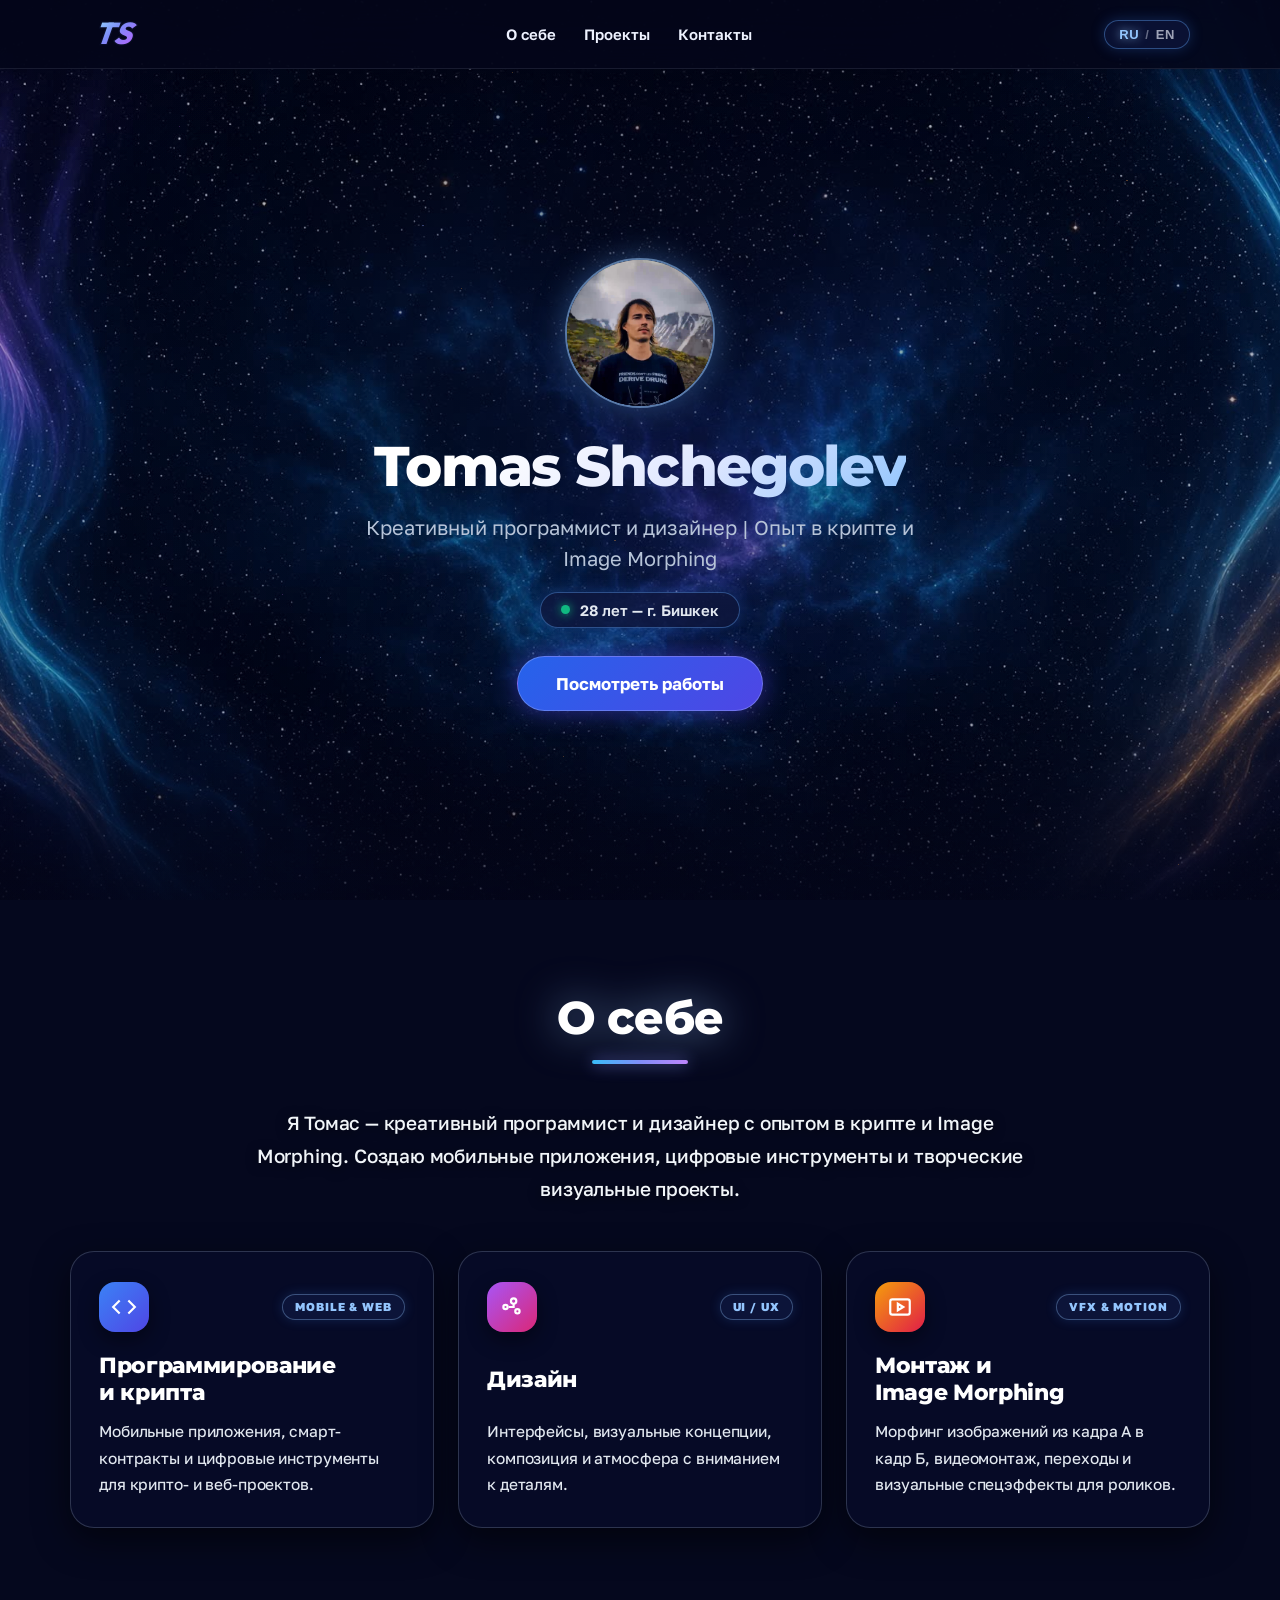
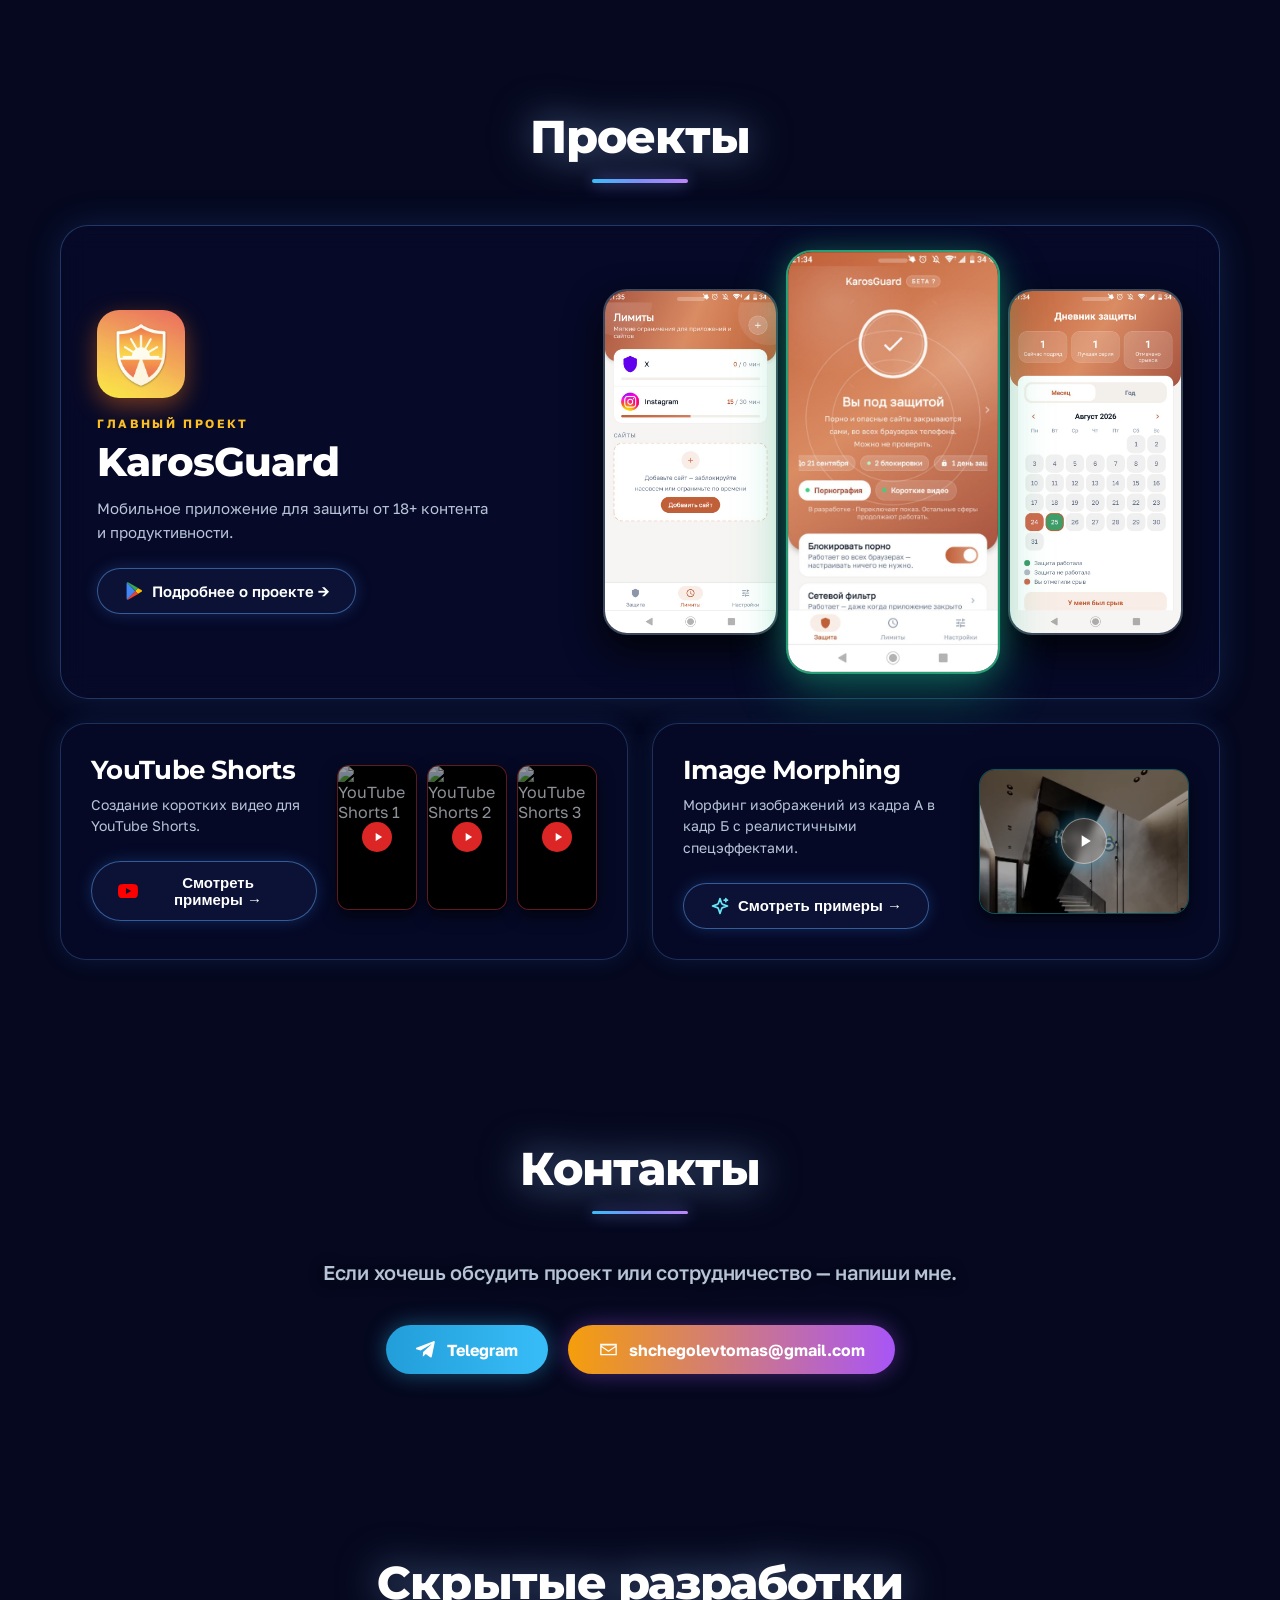
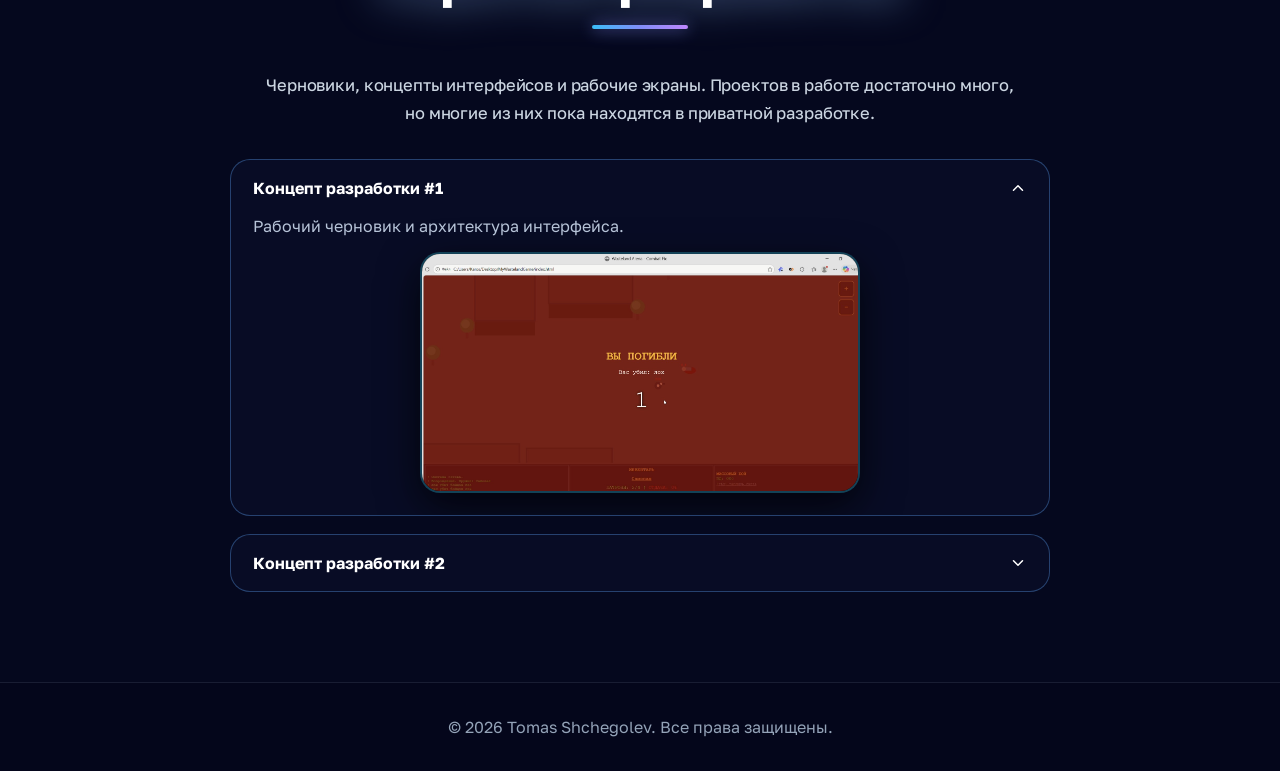
==== commit c2e45f18: "Update portfolio with full visual effects, animations and assets" ====
--- a/index.html
+++ b/index.html
@@ -44,19 +44,21 @@
   .container{max-width:1140px;margin:0 auto}
 
   /* Header */
-  header{position:sticky;top:0;z-index:100;backdrop-filter:blur(18px);background:rgba(4,6,26,.75);
+  header{position:sticky;top:0;z-index:100;backdrop-filter:blur(18px);background:rgba(4,6,26,.85);
     border-bottom:1px solid rgba(148,163,184,.14);transition:background .2s ease}
-  .navbar{max-width:1140px;margin:0 auto;display:flex;align-items:center;justify-content:space-between;padding:14px 20px}
-  .logo-link{display:flex;align-items:center;text-decoration:none;transition:transform .18s ease-out}
-  .logo-link:hover{transform:scale(1.05)}
+  nav{max-width:1140px;margin:0 auto;display:flex;align-items:center;justify-content:space-between;padding:14px 20px}
+  .logo{display:inline-flex;align-items:center;line-height:0;text-decoration:none;transition:transform .18s ease-out}
+  .logo:hover{transform:scale(1.05)}
+  .logo svg{width:64px;height:40px;display:block}
   .nav-links{display:flex;gap:28px;list-style:none}
   .nav-links a{color:var(--txt);text-decoration:none;font-weight:600;font-size:15px;transition:color .18s ease}
   .nav-links a:hover{color:var(--blue)}
   .lang-switcher{display:inline-flex;align-items:center;gap:6px;padding:6px 14px;border-radius:999px;
     background:rgba(15,23,62,.7);border:1px solid rgba(96,165,250,.4);color:var(--txt);font-size:13px;
-    font-weight:700;letter-spacing:.05em;box-shadow:0 0 14px rgba(59,130,246,.25);transition:all .18s ease-out}
+    font-weight:700;letter-spacing:.05em;box-shadow:0 0 14px rgba(59,130,246,.25);transition:all .18s ease-out;cursor:pointer}
   .lang-switcher:hover{border-color:rgba(147,197,253,.8);box-shadow:0 0 20px rgba(59,130,246,.45);transform:scale(1.04)}
-  .lang-option.active{color:var(--blue);text-shadow:0 0 10px rgba(147,197,253,.8)}
+  .lang-option{opacity:.65;transition:opacity .15s ease}
+  .lang-option.active{color:var(--blue);opacity:1;text-shadow:0 0 10px rgba(147,197,253,.8)}
 
   /* Hero */
   #hero{display:flex;flex-direction:column;align-items:center;justify-content:center;text-align:center;min-height:calc(100vh - 70px);padding:40px 20px}
@@ -255,7 +257,7 @@
 <header>
   <nav>
     <a class="logo" href="#hero" aria-label="Tomas Shchegolev">
-      <svg viewBox="0 0 72 44" aria-hidden="true">
+      <svg viewBox="0 0 72 44" width="64" height="40" style="width:64px;height:40px;display:block" aria-hidden="true">
         <defs>
           <linearGradient id="tsGrad" x1="0" y1="0" x2="1" y2="1">
             <stop offset="0" stop-color="#9be8ff"/>
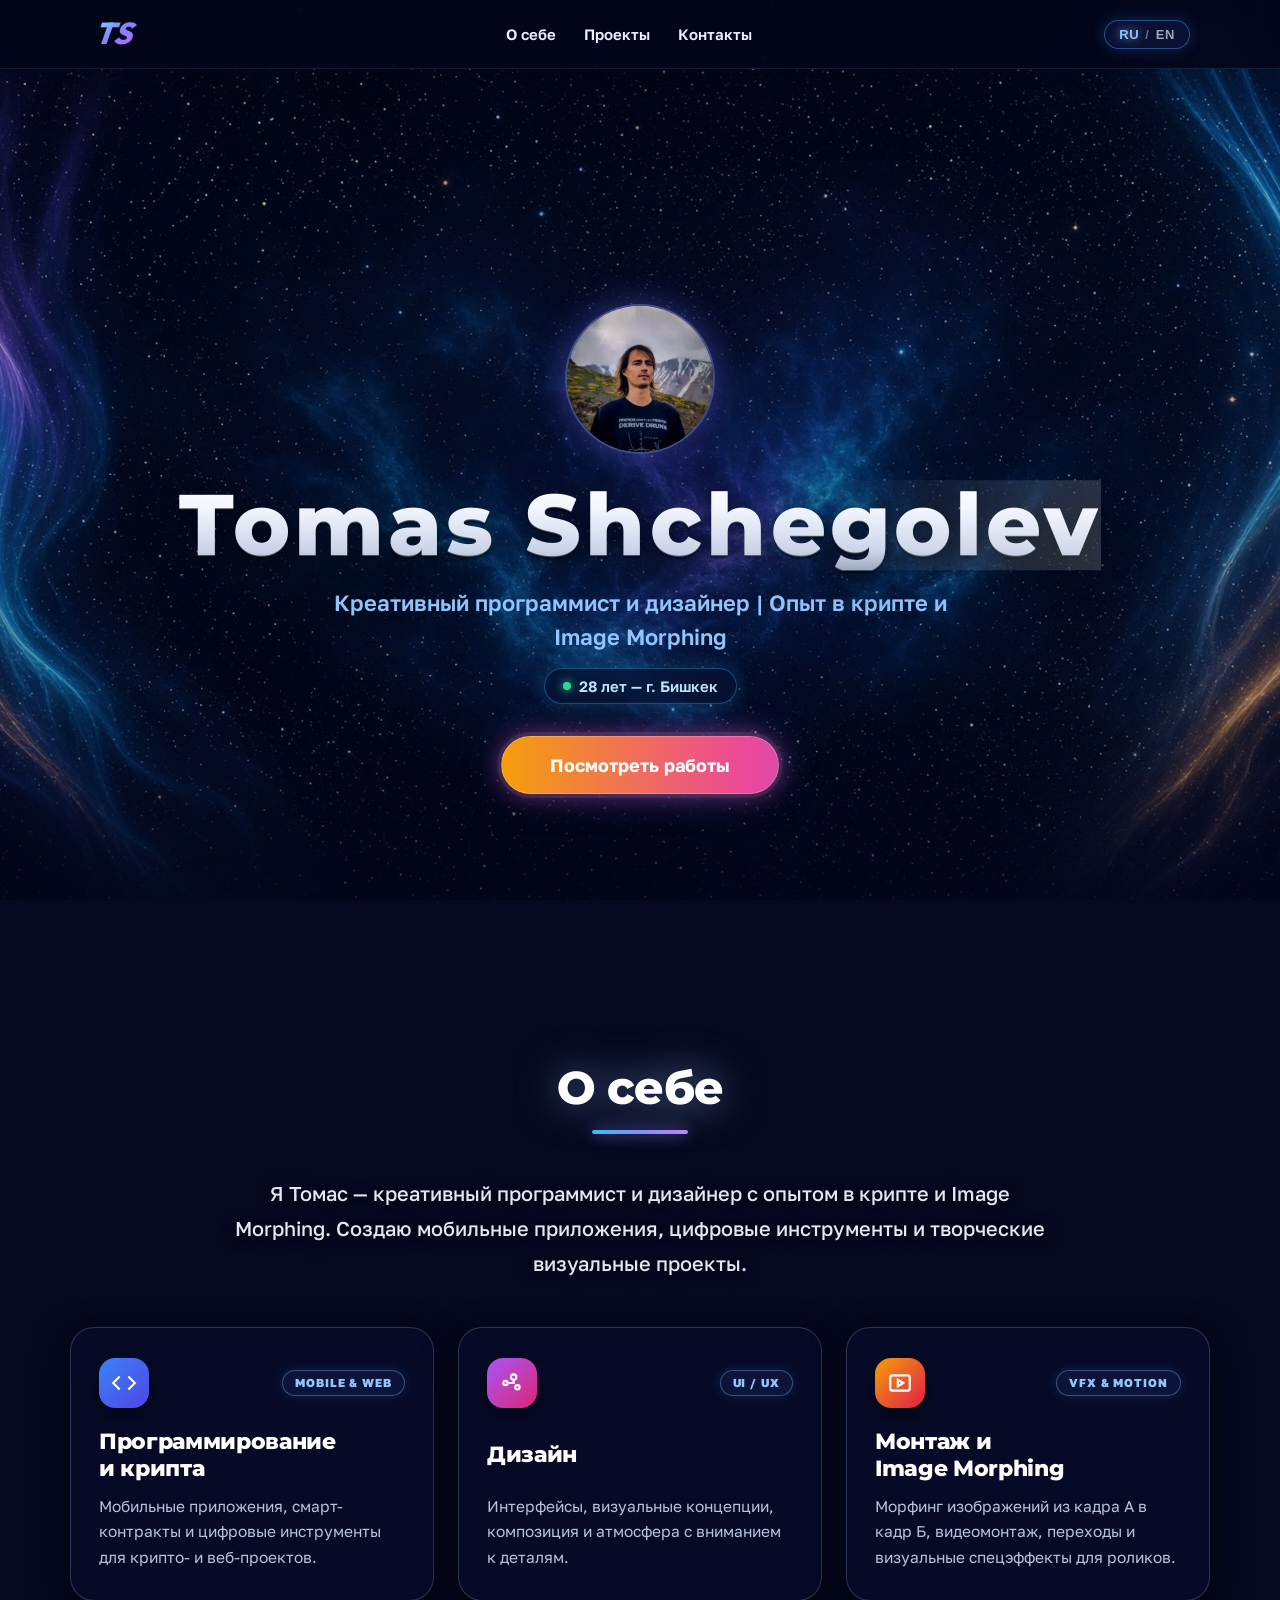
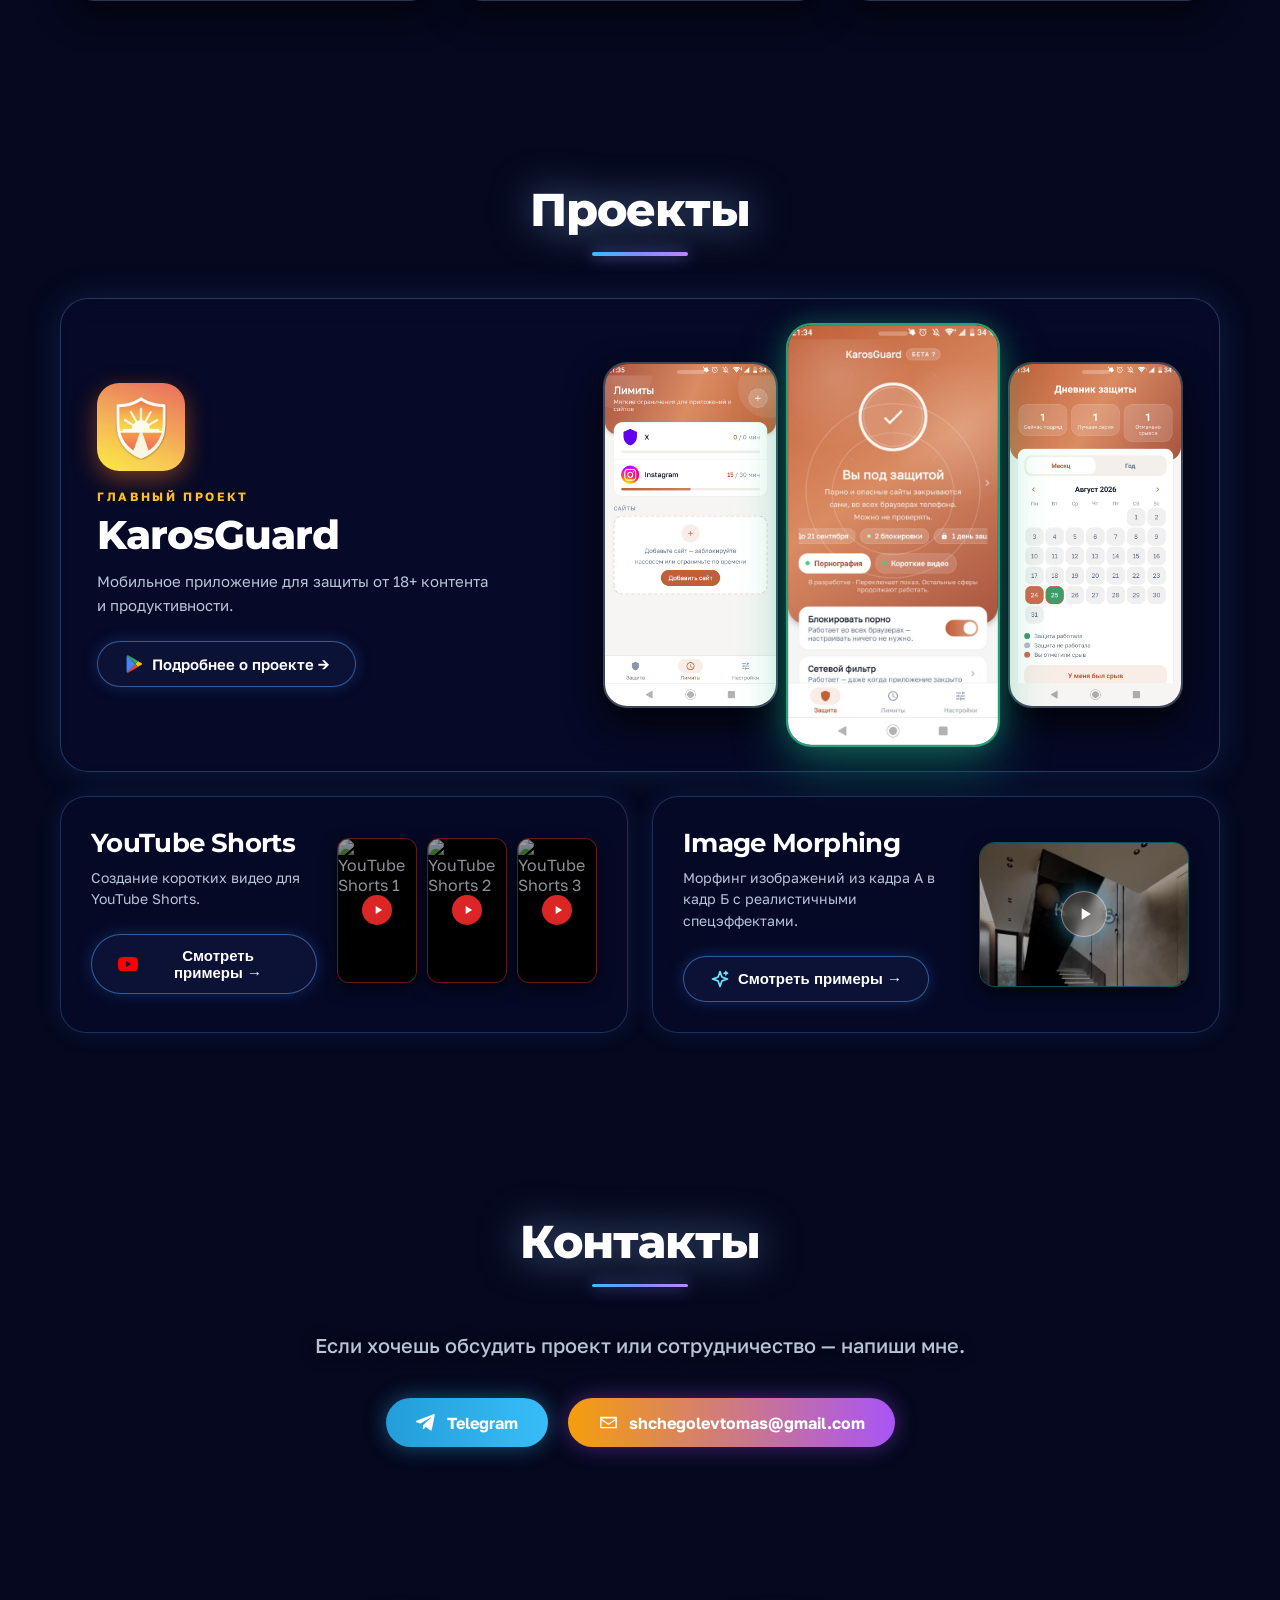
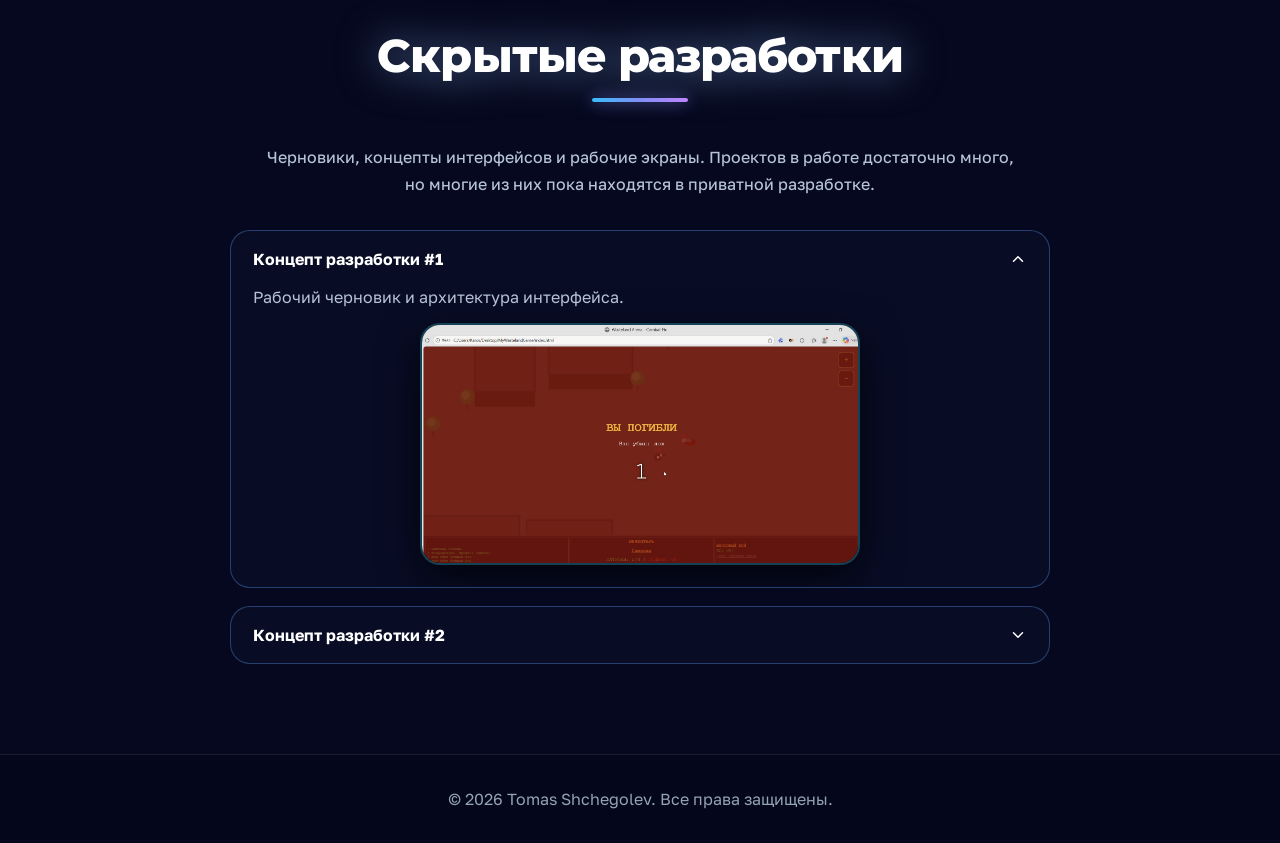
==== commit c2d057aa: "Update portfolio with full visual effects, animations and assets" ====
--- a/index.html
+++ b/index.html
@@ -61,27 +61,41 @@
   .lang-option.active{color:var(--blue);opacity:1;text-shadow:0 0 10px rgba(147,197,253,.8)}
 
   /* Hero */
-  #hero{display:flex;flex-direction:column;align-items:center;justify-content:center;text-align:center;min-height:calc(100vh - 70px);padding:40px 20px}
-  .hero-avatar{position:relative;width:150px;height:150px;border-radius:999px;overflow:hidden;
-    box-shadow:0 0 32px rgba(96,165,250,.4);border:2px solid rgba(147,197,253,.6);margin-bottom:24px}
-  .hero-avatar img,.hero-avatar video{position:absolute;inset:0;width:100%;height:100%;object-fit:cover}
-  .hero-name{font-size:clamp(38px,5.5vw,56px);font-weight:800;letter-spacing:-.03em;margin-bottom:12px;
-    background:linear-gradient(135deg,#ffffff 20%,#e0e7ff 60%,#93c5fd 100%);-webkit-background-clip:text;-webkit-text-fill-color:transparent}
-  .subtitle{font-size:clamp(16px,2.2vw,20px);color:var(--muted);max-width:680px;margin-bottom:18px;line-height:1.55}
+  #hero{min-height:100vh;display:flex;flex-direction:column;align-items:center;justify-content:center;
+    text-align:center;padding:130px 20px 70px}
+  .hero-avatar{position:relative;width:150px;height:150px;border-radius:50%;overflow:hidden;margin-bottom:26px;
+    border:2px solid rgba(148,163,255,.42);box-shadow:0 0 34px rgba(99,102,241,.45);background:#0b1030}
+  .hero-avatar::after{content:"";position:absolute;inset:-2px;border-radius:inherit;pointer-events:none;
+    box-shadow:inset 0 0 0 1px rgba(255,255,255,.18)}
+  .hero-avatar video,.hero-avatar img{position:absolute;inset:0;width:100%;height:100%;object-fit:cover}
   
-  .hero-badge{display:inline-flex;align-items:center;gap:10px;padding:8px 20px;border-radius:999px;
-    background:rgba(15,23,62,.75);border:1px solid rgba(96,165,250,.4);color:#e2e8f0;font-size:15px;font-weight:600;
-    box-shadow:0 0 16px rgba(59,130,246,.25);margin-bottom:28px}
-  .pulse-dot{width:9px;height:9px;border-radius:999px;background:#10b981;box-shadow:0 0 10px #10b981;
-    animation:pulse 2s cubic-bezier(0.4,0,0.6,1) infinite}
-  @keyframes pulse{0%,100%{opacity:1;transform:scale(1)}50%{opacity:.4;transform:scale(.85)}}
-
-  .cta-button{display:inline-flex;align-items:center;justify-content:center;padding:16px 38px;border-radius:999px;
-    font-size:17px;font-weight:700;color:#fff;text-decoration:none;
-    background:linear-gradient(135deg,#2563eb,#4f46e5,#7c3aed);background-size:200% 200%;
-    box-shadow:0 0 26px rgba(79,70,229,.55);border:1px solid rgba(165,180,252,.4);
-    transition:transform .18s ease-out,background-position .18s ease-out}
-  .cta-button:hover{transform:scale(1.04);background-position:100% 0}
+  .hero-name{position:relative;font-size:clamp(44px,7.4vw,86px);font-weight:800;letter-spacing:.045em;line-height:1.05;
+    background-image:linear-gradient(180deg,#fff 0%,#f3f6ff 14%,#c9d3e8 36%,#8e9bb4 48%,#f8faff 60%,#a7b3cb 82%,#eef3fb 100%);
+    background-size:100% 220%;-webkit-background-clip:text;background-clip:text;color:transparent;
+    filter:drop-shadow(0 1px 0 rgba(255,255,255,.28)) drop-shadow(0 3px 0 rgba(0,0,0,.38)) drop-shadow(0 10px 20px rgba(0,0,0,.55));
+    animation:metal 10s ease-in-out infinite;margin-bottom:0}
+  .hero-name::after{content:"";position:absolute;inset:0;pointer-events:none;
+    background:linear-gradient(105deg,transparent 32%,rgba(255,255,255,.28) 48%,transparent 64%);
+    background-size:220% 100%;mix-blend-mode:screen;opacity:.55;
+    -webkit-mask-image:linear-gradient(#000,#000);mask-image:linear-gradient(#000,#000);
+    animation:sheen 7.5s ease-in-out infinite}
+  @keyframes metal{0%,100%{background-position:0% 0%}50%{background-position:0% 100%}}
+  @keyframes sheen{0%,100%{background-position:-120% 0}50%{background-position:120% 0}}
+
+  .subtitle{color:var(--blue);font-size:clamp(17px,2.2vw,22px);font-weight:600;margin-top:16px;max-width:680px;line-height:1.55}
+  
+  .hero-badge{margin-top:14px;display:inline-flex;align-items:center;gap:8px;padding:8px 18px;border-radius:999px;
+    border:1px solid rgba(56,189,248,.35);background:rgba(8,20,55,.65);color:#bae6fd;font-weight:600;font-size:15px;
+    backdrop-filter:blur(8px);box-shadow:0 0 20px rgba(56,189,248,.25)}
+  .pulse-dot{width:8px;height:8px;border-radius:50%;background:#34d399;box-shadow:0 0 8px #34d399;animation:pulse 2s infinite}
+  @keyframes pulse{0%,100%{opacity:1;transform:scale(1)}50%{opacity:.5;transform:scale(.8)}}
+
+  .cta-button{margin-top:32px;display:inline-block;padding:17px 48px;border-radius:999px;text-decoration:none;
+    background:linear-gradient(90deg,#f59e0b,#ec4899 55%,#8b5cf6);background-size:160% 100%;color:#fff;font-weight:700;font-size:18px;
+    border:1px solid rgba(255,255,255,.22);
+    box-shadow:0 0 0 4px rgba(255,255,255,.07),0 0 22px rgba(236,72,153,.42),0 0 40px rgba(139,92,246,.28);
+    transition:transform .18s ease-out,box-shadow .18s ease-out}
+  .cta-button:hover{transform:scale(1.04);box-shadow:0 0 0 6px rgba(255,255,255,.12),0 0 30px rgba(236,72,153,.65),0 0 50px rgba(139,92,246,.45)}
   .cta-button:active{transform:scale(.96)}
 
   .kicker{color:var(--orange);letter-spacing:.22em;font-size:12px;font-weight:700;text-transform:uppercase}
@@ -91,7 +105,7 @@
   .section-title-line{width:96px;height:3.5px;margin:0 auto 42px;border-radius:999px;
     background:linear-gradient(90deg,#38bdf8,#818cf8,#c084fc);box-shadow:0 0 16px rgba(129,140,248,.85)}
 
-  .about-intro{max-width:860px;margin:0 auto 46px;text-align:center;color:#f1f5f9;font-family:"Golos Text","Manrope",sans-serif;font-size:19px;line-height:1.75;font-weight:500;letter-spacing:-0.01em;text-shadow:0 2px 12px rgba(0,0,0,.6)}
+  .about-intro{max-width:860px;margin:0 auto 46px;text-align:center;color:#e2e8f0;font-size:clamp(17px,2vw,20px);line-height:1.75;font-weight:500;text-shadow:0 2px 14px rgba(0,0,0,.6)}
   .about-grid{display:grid;grid-template-columns:repeat(3,1fr);gap:24px}
   .about-card{position:relative;background:#070b28f0;border:1px solid rgba(148,163,184,.28);border-radius:24px;padding:30px 28px;
     box-shadow:0 12px 34px rgba(0,0,0,.55);backdrop-filter:blur(16px);transition:all .3s cubic-bezier(0.16,1,0.3,1);
@@ -105,12 +119,12 @@
   .about-icon-box svg{width:26px;height:26px;stroke-width:2}
   .about-tag{font-size:11.5px;font-weight:800;letter-spacing:.08em;text-transform:uppercase;color:#93c5fd;
     background:rgba(15,23,62,.85);border:1px solid rgba(147,197,253,.35);padding:5px 12px;border-radius:999px;box-shadow:0 0 12px rgba(59,130,246,.2)}
-  .about-card h3{font-size:22px;color:#fff;font-weight:800;margin:0 0 12px;letter-spacing:-.015em;font-family:"Montserrat","Outfit","Golos Text",sans-serif}
-  .about-card p{color:#e2e8f0;font-family:"Golos Text","Manrope",sans-serif;font-size:15.5px;line-height:1.7;font-weight:450;letter-spacing:-0.008em;margin:0}
-
-  #contact p{font-family:"Golos Text","Manrope",sans-serif;font-size:20px;color:#f8fafc;line-height:1.65;font-weight:550;letter-spacing:-0.015em;margin:0 auto 36px;max-width:720px;text-align:center;text-shadow:0 2px 14px rgba(0,0,0,.6)}
-
-  #hidden p.hidden-subtitle{font-family:"Golos Text","Manrope",sans-serif;font-size:16.5px;color:#cbd5e1;line-height:1.7;font-weight:450;letter-spacing:-0.008em;text-align:center;max-width:760px;margin:0 auto 32px}
+  .about-card h3{font-size:22px;color:#fff;font-weight:800;margin:0 0 12px;letter-spacing:-.015em}
+  .about-card p{color:var(--muted);font-size:15.5px;line-height:1.65;font-weight:400;margin:0}
+
+  #contact p{font-size:clamp(17px,2vw,20px);color:#e2e8f0;line-height:1.65;font-weight:500;margin:0 auto 36px;max-width:720px;text-align:center;text-shadow:0 2px 14px rgba(0,0,0,.6)}
+
+  .hidden-subtitle{font-size:16px;color:var(--muted);line-height:1.7;font-weight:450;text-align:center;max-width:760px;margin:0 auto 32px;display:block}
 
   /* Projects Showcase */
   .main-project-card{background:#070b28e6;border:1px solid rgba(96,165,250,.3);border-radius:28px;padding:36px;
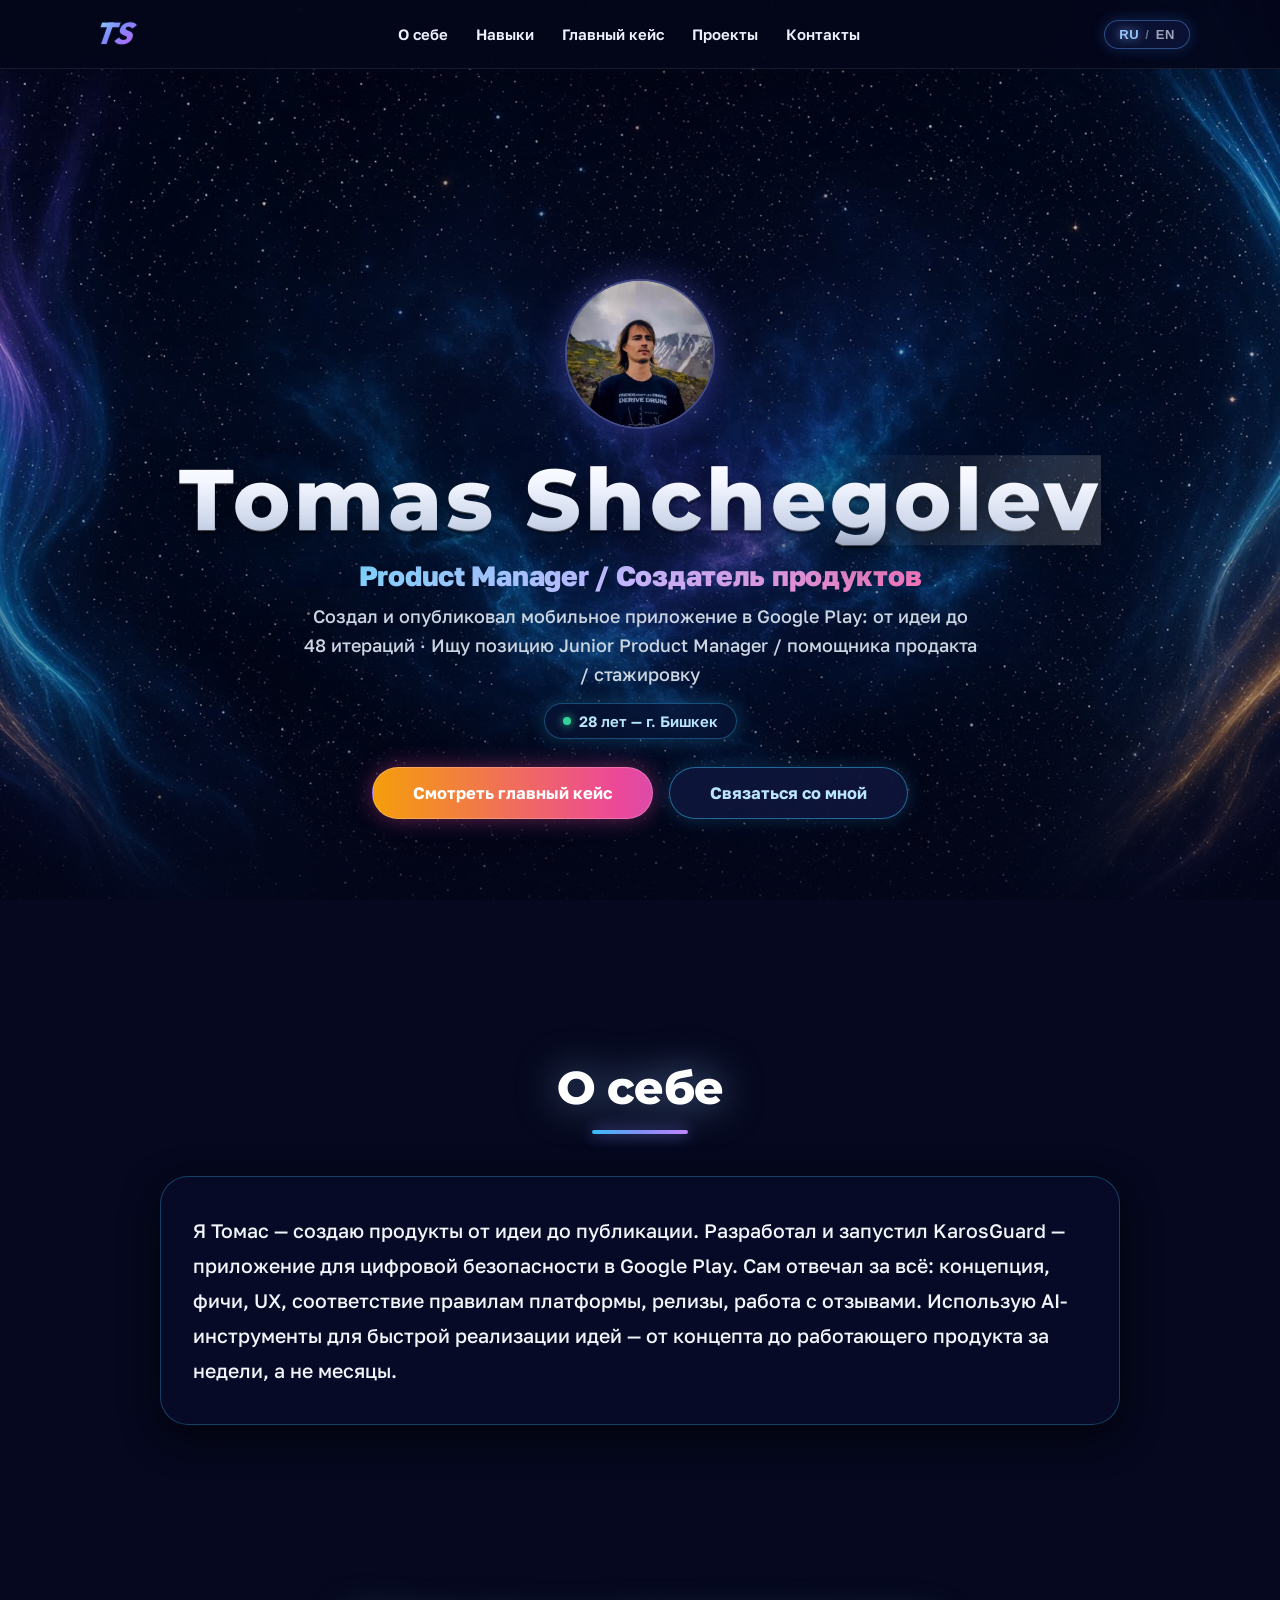
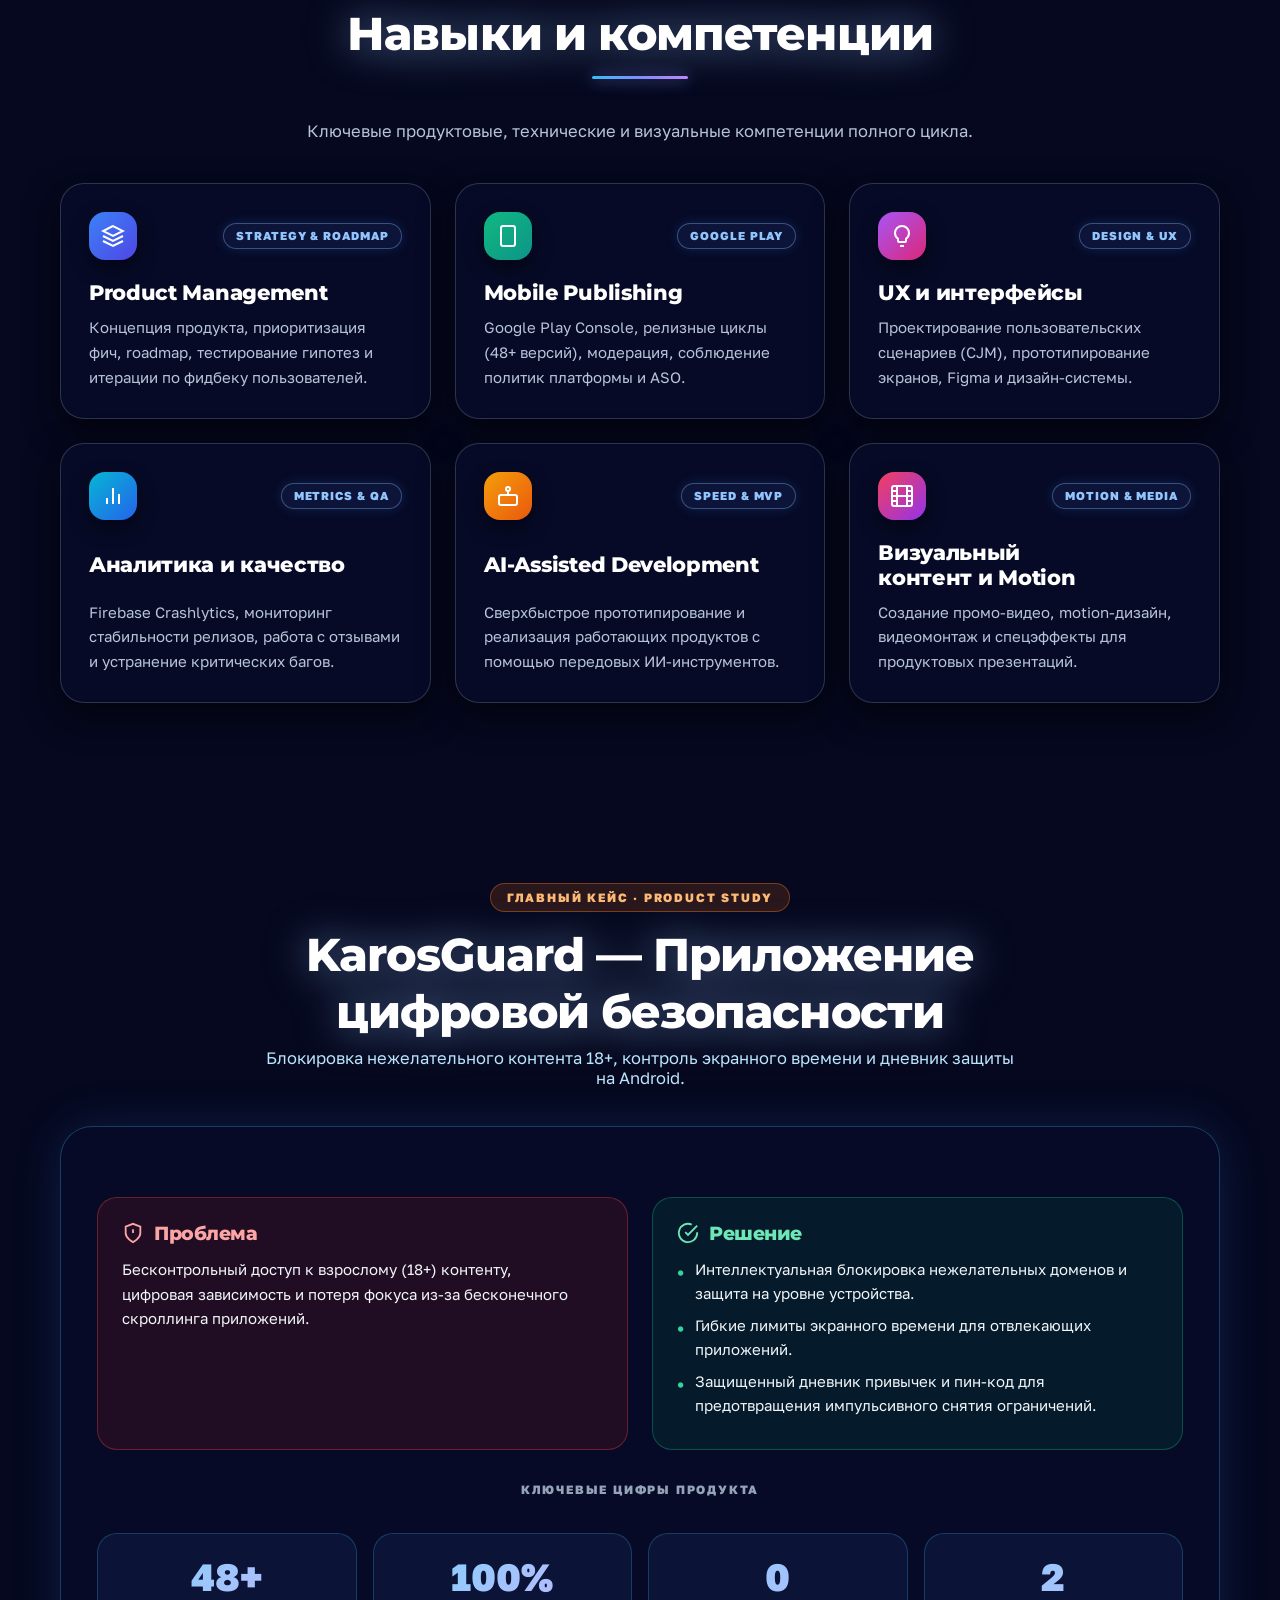
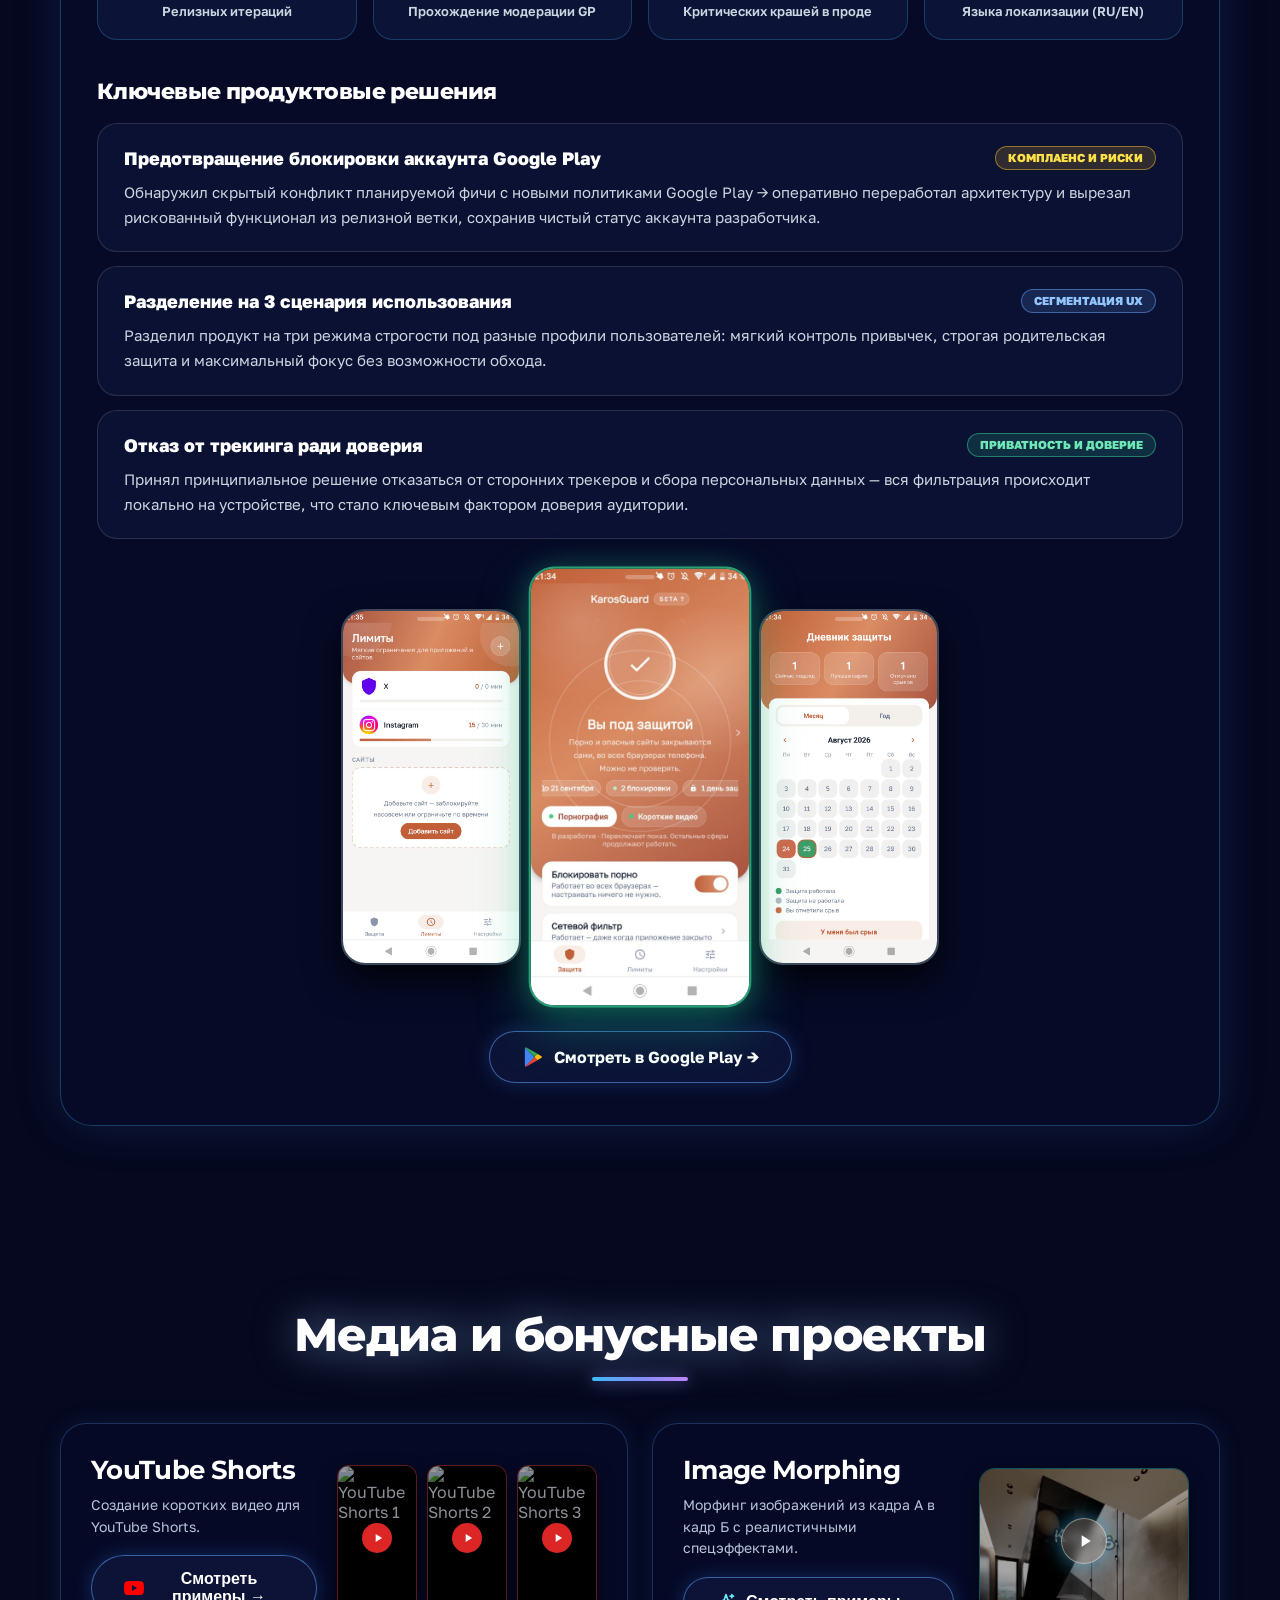
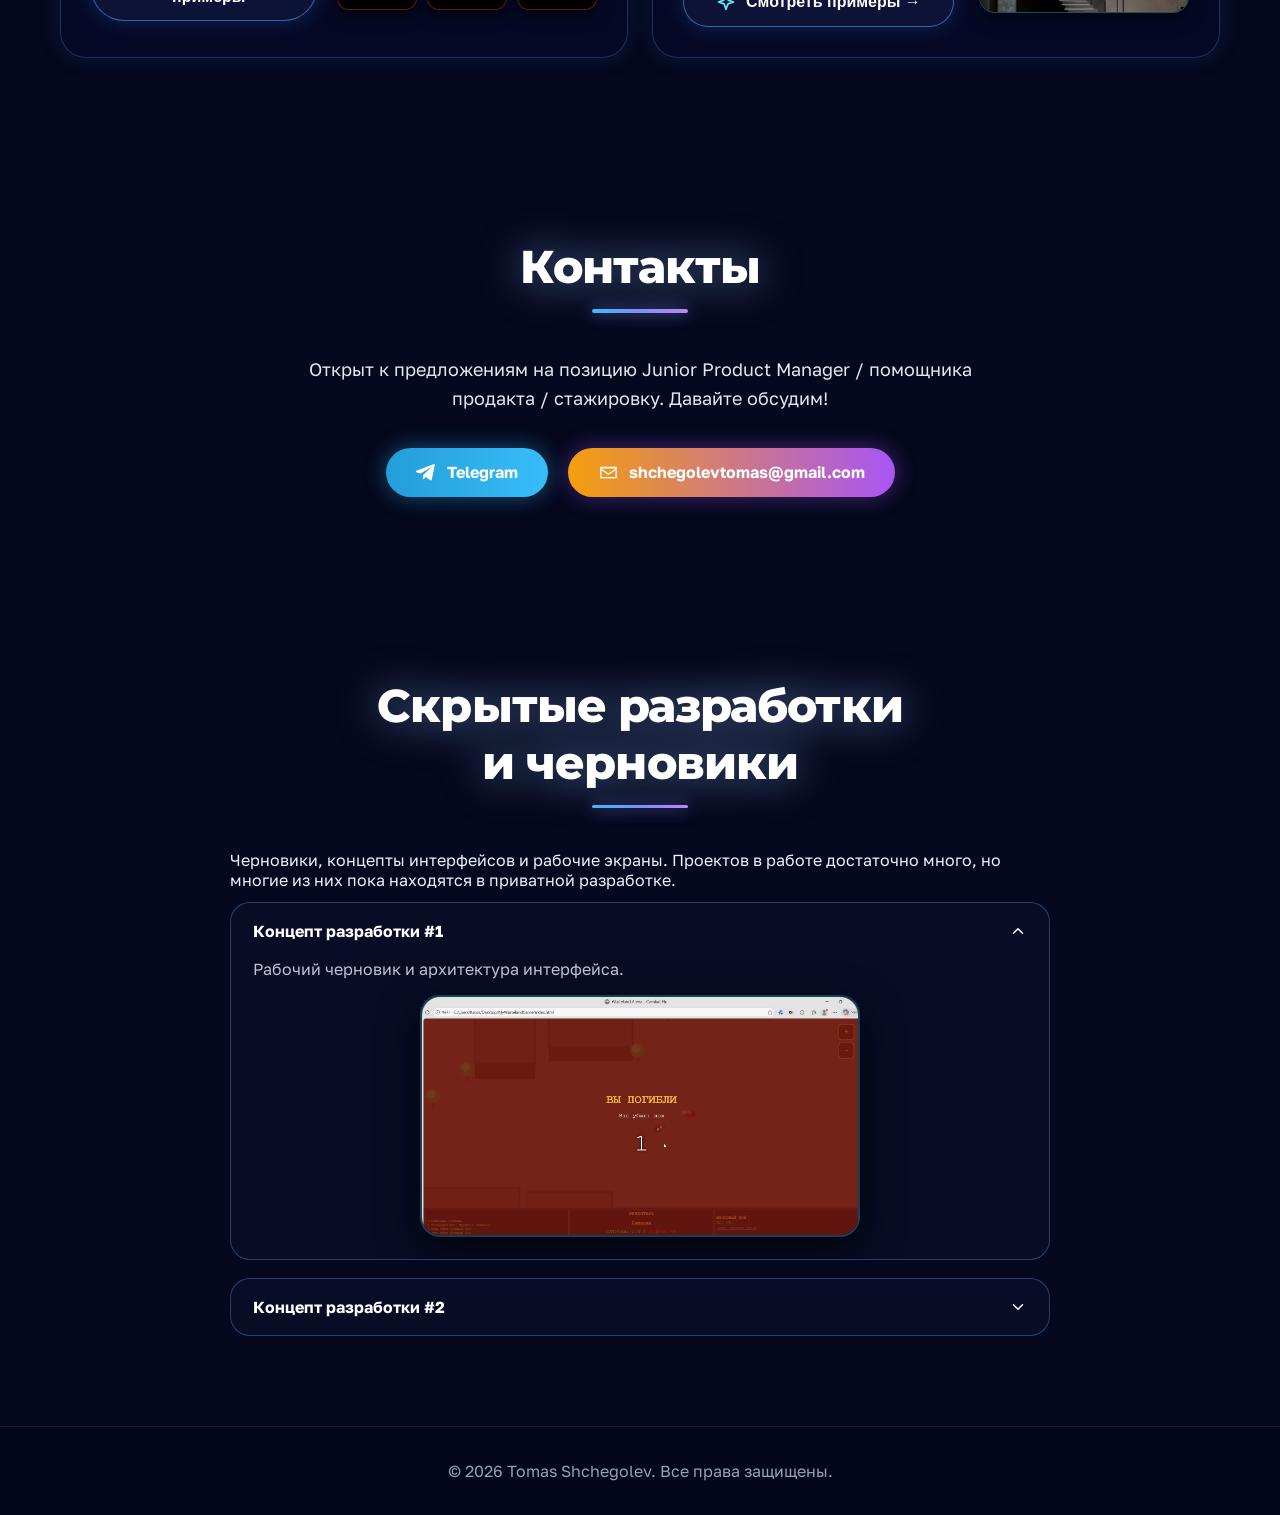
==== commit 3d2e1ebf: "Update portfolio with full visual effects, animations and assets" ====
--- a/index.html
+++ b/index.html
@@ -4,14 +4,14 @@
 <meta charset="UTF-8">
 <meta name="viewport" content="width=device-width, initial-scale=1.0">
 <meta name="theme-color" content="#05081e">
-<meta name="description" content="Tomas Shchegolev — креативный разработчик и дизайнер. KarosGuard — приложение в Google Play.">
-<meta property="og:title" content="Tomas Shchegolev — Portfolio">
-<meta property="og:description" content="Креативный разработчик и дизайнер | 28 лет. Мобильные приложения, дизайн и видеомонтаж.">
+<meta name="description" content="Tomas Shchegolev — Product Manager / Создатель продуктов. Релиз и развитие мобильного приложения KarosGuard в Google Play (48+ итераций).">
+<meta property="og:title" content="Tomas Shchegolev — Product Manager">
+<meta property="og:description" content="Product Manager / Создатель продуктов. Релиз и развитие мобильного приложения KarosGuard в Google Play (48+ итераций).">
 <meta property="og:image" content="assets/karosguard-icon.png">
 <meta property="og:type" content="website">
 <meta name="twitter:card" content="summary_large_image">
-<meta name="twitter:title" content="Tomas Shchegolev — Portfolio">
-<meta name="twitter:description" content="Креативный разработчик и дизайнер | 28 лет.">
+<meta name="twitter:title" content="Tomas Shchegolev — Product Manager">
+<meta name="twitter:description" content="Product Manager / Создатель продуктов. Релиз и развитие мобильного приложения KarosGuard в Google Play.">
 <meta name="twitter:image" content="assets/karosguard-icon.png">
 <link rel="icon" type="image/svg+xml" href="favicon.svg">
 <title>Tomas Shchegolev — Portfolio</title>
@@ -90,13 +90,18 @@
   .pulse-dot{width:8px;height:8px;border-radius:50%;background:#34d399;box-shadow:0 0 8px #34d399;animation:pulse 2s infinite}
   @keyframes pulse{0%,100%{opacity:1;transform:scale(1)}50%{opacity:.5;transform:scale(.8)}}
 
-  .cta-button{margin-top:32px;display:inline-block;padding:17px 48px;border-radius:999px;text-decoration:none;
-    background:linear-gradient(90deg,#f59e0b,#ec4899 55%,#8b5cf6);background-size:160% 100%;color:#fff;font-weight:700;font-size:18px;
-    border:1px solid rgba(255,255,255,.22);
-    box-shadow:0 0 0 4px rgba(255,255,255,.07),0 0 22px rgba(236,72,153,.42),0 0 40px rgba(139,92,246,.28);
-    transition:transform .18s ease-out,box-shadow .18s ease-out}
-  .cta-button:hover{transform:scale(1.04);box-shadow:0 0 0 6px rgba(255,255,255,.12),0 0 30px rgba(236,72,153,.65),0 0 50px rgba(139,92,246,.45)}
+  .hero-role{font-size:clamp(20px,3.2vw,28px);font-weight:800;background:linear-gradient(135deg,#7dd3fc,#c4b5fd,#f472b6);-webkit-background-clip:text;color:transparent;margin-top:14px;letter-spacing:-0.01em}
+  .hero-subtext{color:#cbd5e1;font-size:clamp(15.5px,2vw,18px);max-width:760px;margin-top:10px;line-height:1.6;font-weight:500}
+  .hero-cta-group{display:flex;gap:16px;justify-content:center;flex-wrap:wrap;margin-top:28px}
+
+  .cta-button{display:inline-flex;align-items:center;justify-content:center;padding:15px 40px;border-radius:999px;text-decoration:none;
+    background:linear-gradient(90deg,#f59e0b,#ec4899 55%,#8b5cf6);background-size:160% 100%;color:#fff;font-weight:700;font-size:16.5px;
+    border:1px solid rgba(255,255,255,.22);box-shadow:0 0 22px rgba(236,72,153,.42);
+    transition:transform .18s ease-out,box-shadow .18s ease-out;cursor:pointer}
+  .cta-button:hover{transform:scale(1.04);box-shadow:0 0 30px rgba(236,72,153,.65)}
   .cta-button:active{transform:scale(.96)}
+  .cta-button.secondary{background:rgba(15,23,62,.85);border:1px solid rgba(56,189,248,.5);color:#bae6fd;box-shadow:0 0 18px rgba(56,189,248,.2)}
+  .cta-button.secondary:hover{border-color:rgba(147,197,253,.9);color:#fff;box-shadow:0 0 26px rgba(56,189,248,.45)}
 
   .kicker{color:var(--orange);letter-spacing:.22em;font-size:12px;font-weight:700;text-transform:uppercase}
 
@@ -105,46 +110,65 @@
   .section-title-line{width:96px;height:3.5px;margin:0 auto 42px;border-radius:999px;
     background:linear-gradient(90deg,#38bdf8,#818cf8,#c084fc);box-shadow:0 0 16px rgba(129,140,248,.85)}
 
-  .about-intro{max-width:860px;margin:0 auto 46px;text-align:center;color:#e2e8f0;font-size:clamp(17px,2vw,20px);line-height:1.75;font-weight:500;text-shadow:0 2px 14px rgba(0,0,0,.6)}
-  .about-grid{display:grid;grid-template-columns:repeat(3,1fr);gap:24px}
-  .about-card{position:relative;background:#070b28f0;border:1px solid rgba(148,163,184,.28);border-radius:24px;padding:30px 28px;
+  .about-box{background:#070b28f0;border:1px solid rgba(56,189,248,.3);border-radius:28px;padding:36px 32px;
+    box-shadow:0 12px 36px rgba(0,0,0,.6);backdrop-filter:blur(16px);max-width:960px;margin:0 auto}
+  .about-box p{color:#f1f5f9;font-size:clamp(17px,2vw,19.5px);line-height:1.8;font-weight:500;margin:0}
+
+  .skills-grid{display:grid;grid-template-columns:repeat(3,1fr);gap:24px}
+  .skill-card{position:relative;background:#070b28f0;border:1px solid rgba(148,163,184,.28);border-radius:24px;padding:28px;
     box-shadow:0 12px 34px rgba(0,0,0,.55);backdrop-filter:blur(16px);transition:all .3s cubic-bezier(0.16,1,0.3,1);
     display:flex;flex-direction:column;justify-content:space-between}
-  .about-card:hover{transform:translateY(-8px);border-color:rgba(147,197,253,.6);box-shadow:0 24px 50px rgba(0,0,0,.75), 0 0 24px rgba(99,102,241,.25)}
-  .about-card-top{display:flex;align-items:center;justify-content:space-between;margin-bottom:20px}
-  .about-icon-box{width:50px;height:50px;border-radius:16px;display:grid;place-items:center;color:#fff;box-shadow:0 8px 20px rgba(0,0,0,.45)}
-  .about-icon-box.code{background:linear-gradient(135deg,#3b82f6,#4f46e5)}
-  .about-icon-box.design{background:linear-gradient(135deg,#a855f7,#db2777)}
-  .about-icon-box.video{background:linear-gradient(135deg,#f59e0b,#e11d48)}
-  .about-icon-box svg{width:26px;height:26px;stroke-width:2}
-  .about-tag{font-size:11.5px;font-weight:800;letter-spacing:.08em;text-transform:uppercase;color:#93c5fd;
+  .skill-card:hover{transform:translateY(-8px);border-color:rgba(56,189,248,.6);box-shadow:0 24px 50px rgba(0,0,0,.75),0 0 24px rgba(56,189,248,.25)}
+  .skill-card-top{display:flex;align-items:center;justify-content:space-between;margin-bottom:20px}
+  .skill-icon-box{width:48px;height:48px;border-radius:16px;display:grid;place-items:center;color:#fff;box-shadow:0 8px 20px rgba(0,0,0,.45)}
+  .skill-icon-box svg{width:24px;height:24px;stroke-width:2}
+  .skill-tag{font-size:11.5px;font-weight:800;letter-spacing:.08em;text-transform:uppercase;color:#93c5fd;
     background:rgba(15,23,62,.85);border:1px solid rgba(147,197,253,.35);padding:5px 12px;border-radius:999px;box-shadow:0 0 12px rgba(59,130,246,.2)}
-  .about-card h3{font-size:22px;color:#fff;font-weight:800;margin:0 0 12px;letter-spacing:-.015em}
-  .about-card p{color:var(--muted);font-size:15.5px;line-height:1.65;font-weight:400;margin:0}
-
-  #contact p{font-size:clamp(17px,2vw,20px);color:#e2e8f0;line-height:1.65;font-weight:500;margin:0 auto 36px;max-width:720px;text-align:center;text-shadow:0 2px 14px rgba(0,0,0,.6)}
-
-  .hidden-subtitle{font-size:16px;color:var(--muted);line-height:1.7;font-weight:450;text-align:center;max-width:760px;margin:0 auto 32px;display:block}
-
-  /* Projects Showcase */
-  .main-project-card{background:#070b28e6;border:1px solid rgba(96,165,250,.3);border-radius:28px;padding:36px;
-    box-shadow:0 0 36px rgba(59,130,246,.18);backdrop-filter:blur(12px);display:flex;justify-content:space-between;align-items:center;gap:36px}
-  .project-info{flex:1;max-width:440px}
-  .project-info h3{font-size:clamp(30px,3.8vw,40px);color:#fff;font-weight:800;margin:6px 0 10px}
-  .project-info p{color:var(--muted);font-size:15px;line-height:1.6}
-  .project-detail-btn{display:inline-flex;align-items:center;gap:8px;padding:12px 26px;border-radius:999px;
-    background:rgba(15,23,62,.7);border:1px solid rgba(96,165,250,.5);color:#fff;font-size:15px;font-weight:600;
-    text-decoration:none;box-shadow:0 0 16px rgba(59,130,246,.25);transition:all .2s ease-out;margin-top:24px;cursor:pointer}
-  .project-detail-btn:hover{transform:translateX(4px);background:rgba(30,41,89,.85);border-color:rgba(147,197,253,.9);box-shadow:0 0 24px rgba(59,130,246,.45)}
-
-  .mockup-showcase{display:flex;align-items:center;justify-content:center;gap:14px;flex:1;max-width:580px}
-  .mockup-phone{position:relative;flex:1;max-width:176px;border-radius:24px;overflow:hidden;
+  .skill-card h3{font-size:21px;color:#fff;font-weight:800;margin:0 0 10px;letter-spacing:-.015em}
+  .skill-card p{color:var(--muted);font-size:15px;line-height:1.65;font-weight:400;margin:0}
+
+  /* Case Study */
+  .case-study-wrap{background:#070b28f0;border:1px solid rgba(56,189,248,.3);border-radius:32px;padding:42px 36px;
+    box-shadow:0 0 48px rgba(59,130,246,.18);backdrop-filter:blur(16px)}
+  .case-badge{display:inline-flex;align-items:center;gap:8px;padding:6px 16px;border-radius:999px;
+    border:1px solid rgba(249,115,22,.4);background:rgba(249,115,22,.15);color:#fdba74;font-size:12px;font-weight:800;
+    letter-spacing:.15em;text-transform:uppercase;margin-bottom:14px}
+  .case-problem-solution{display:grid;grid-template-columns:1fr 1fr;gap:24px;margin-top:28px}
+  .problem-card{background:rgba(127,29,29,.22);border:1px solid rgba(239,68,68,.35);border-radius:20px;padding:24px}
+  .problem-card h3{color:#fca5a5;font-size:19px;font-weight:800;margin-bottom:12px;display:flex;align-items:center;gap:10px}
+  .problem-card p{color:#f1f5f9;font-size:15px;line-height:1.65;margin:0}
+  .solution-card{background:rgba(6,78,59,.25);border:1px solid rgba(16,185,129,.35);border-radius:20px;padding:24px}
+  .solution-card h3{color:#6ee7b7;font-size:19px;font-weight:800;margin-bottom:12px;display:flex;align-items:center;gap:10px}
+  .solution-card ul{list-style:none;margin:0;padding:0}
+  .solution-card li{color:#f1f5f9;font-size:15px;line-height:1.6;margin-bottom:8px;position:relative;padding-left:18px}
+  .solution-card li::before{content:"•";color:#34d399;position:absolute;left:0;font-weight:bold;font-size:18px}
+
+  .metrics-grid{display:grid;grid-template-columns:repeat(4,1fr);gap:16px;margin:36px 0}
+  .metric-box{background:rgba(15,23,62,.7);border:1px solid rgba(56,189,248,.25);border-radius:20px;padding:20px 14px;text-align:center}
+  .metric-num{font-size:clamp(28px,3.4vw,38px);font-weight:800;background:linear-gradient(135deg,#7dd3fc,#c4b5fd);-webkit-background-clip:text;color:transparent}
+  .metric-label{color:#cbd5e1;font-size:13px;font-weight:600;margin-top:4px}
+
+  .decisions-wrap{margin-top:38px}
+  .decision-item{background:rgba(15,23,62,.6);border:1px solid rgba(148,163,184,.22);border-radius:20px;padding:22px 26px;margin-top:14px;transition:border-color .2s}
+  .decision-item:hover{border-color:rgba(148,163,184,.5)}
+  .decision-header{display:flex;justify-content:space-between;align-items:center;gap:12px;flex-wrap:wrap}
+  .decision-header h4{font-size:18px;font-weight:800;color:#fff;margin:0}
+  .decision-tag{font-size:11.5px;font-weight:800;text-transform:uppercase;padding:4px 12px;border-radius:999px;border:1px solid}
+  .decision-item p{color:#cbd5e1;font-size:15px;line-height:1.65;margin:10px 0 0}
+
+  .project-detail-btn{display:inline-flex;align-items:center;gap:10px;padding:14px 32px;border-radius:999px;
+    background:rgba(15,23,62,.75);border:1px solid rgba(96,165,250,.55);color:#fff;font-size:16px;font-weight:700;
+    text-decoration:none;box-shadow:0 0 20px rgba(59,130,246,.25);transition:all .2s ease-out;cursor:pointer}
+  .project-detail-btn:hover{transform:translateY(-2px);background:rgba(30,41,89,.9);border-color:rgba(147,197,253,.9);box-shadow:0 0 28px rgba(59,130,246,.45)}
+
+  .mockup-showcase{display:flex;align-items:center;justify-content:center;gap:14px;max-width:620px;margin:40px auto 0}
+  .mockup-phone{position:relative;flex:1;max-width:180px;border-radius:24px;overflow:hidden;
     border:2.5px solid rgba(71,85,105,.85);background:#030712;box-shadow:0 16px 36px rgba(0,0,0,.75);
     transition:transform .3s ease-out, box-shadow .3s ease-out}
   .mockup-phone::before{content:"";position:absolute;top:6px;left:50%;transform:translateX(-50%);width:28px;height:4px;
     border-radius:99px;background:rgba(255,255,255,.25);z-index:10}
   .mockup-phone img{width:100%;height:auto;display:block;object-fit:cover}
-  .mockup-phone-center{max-width:202px;flex:1.16;border-color:rgba(52,211,153,.75);
+  .mockup-phone-center{max-width:210px;flex:1.18;border-color:rgba(52,211,153,.75);
     box-shadow:0 20px 48px rgba(16,185,129,.35),0 0 24px rgba(52,211,153,.25);transform:scale(1.06);z-index:2}
   .mockup-phone:hover{transform:translateY(-6px) scale(1.03);box-shadow:0 24px 44px rgba(0,0,0,.85),0 0 24px rgba(96,165,250,.4)}
   .mockup-phone-center:hover{transform:translateY(-8px) scale(1.08);box-shadow:0 26px 56px rgba(16,185,129,.45),0 0 30px rgba(52,211,153,.35)}
@@ -196,22 +220,19 @@
   .contact-button svg{width:21px;height:21px}
   .telegram{background:linear-gradient(90deg,#229ED9,#38bdf8);box-shadow:0 0 22px rgba(56,189,248,.4)}
   .email{background:linear-gradient(90deg,#f59e0b,#a855f7);box-shadow:0 0 22px rgba(168,85,247,.4)}
-  #contact p{text-align:center;color:var(--muted)}
 
   footer{padding:34px 20px;text-align:center;color:#94a3b8;border-top:1px solid rgba(148,163,184,.15);
     background:rgba(4,6,26,.6)}
 
   @keyframes metal{0%,100%{background-position:0 0}50%{background-position:0 100%}}
   @keyframes sheen{0%,100%{background-position:120% 0}50%{background-position:-20% 0}}
-  @keyframes borderShift{0%{background-position:0 0, 0% 50%}100%{background-position:0 0, 100% 50%}}
 
   @media(max-width:960px){
     nav{padding:12px 16px;gap:10px}
     .nav-links{gap:16px}
     .nav-links a{font-size:15px}
-    .about-grid,.subprojects-grid{grid-template-columns:1fr}
-    .main-project-card{flex-direction:column;text-align:center;padding:26px}
-    .project-info{max-width:100%}
+    .skills-grid,.subprojects-grid,.case-problem-solution{grid-template-columns:1fr}
+    .metrics-grid{grid-template-columns:repeat(2,1fr)}
     .mockup-showcase{max-width:100%;width:100%;gap:10px}
     .subproject-inner{flex-direction:column;text-align:center}
     header{backdrop-filter:none;background:rgba(4,6,26,.94)}
@@ -229,40 +250,17 @@
     .contact-links{flex-direction:column;align-items:stretch;max-width:300px;margin:28px auto 0}
     .contact-button{justify-content:center}
   }
-  @media (prefers-reduced-motion:reduce){
-    html{scroll-behavior:auto}
-    .hero-name,.starfield span{animation:none}
-    .cta-button,.logo,.contact-button,.spoiler .chev{transition:none}
-  }
 </style>
 </head>
 <body>
 <div class="cosmos" aria-hidden="true"></div>
 <div class="vignette" aria-hidden="true"></div>
 <div class="starfield" aria-hidden="true">
-  <span style="left:11%;top:7%;width:2.2px;height:2.2px;background:rgb(255 255 255 / .8)"></span>
-  <span style="left:48%;top:60%;width:1.2px;height:1.2px;background:rgb(255 170 80 / .7);animation-delay:.45s"></span>
-  <span style="left:85%;top:13%;width:1.2px;height:1.2px;background:rgb(140 160 255 / .75);animation-delay:.9s"></span>
-  <span style="left:22%;top:66%;width:1.2px;height:1.2px;background:rgb(220 120 255 / .55);animation-delay:1.35s"></span>
-  <span style="left:59%;top:19%;width:2.2px;height:2.2px;background:rgb(255 255 255 / .8);animation-delay:1.8s"></span>
-  <span style="left:96%;top:72%;width:1.2px;height:1.2px;background:rgb(255 170 80 / .7);animation-delay:2.25s"></span>
-  <span style="left:33%;top:25%;width:1.2px;height:1.2px;background:rgb(140 160 255 / .75);animation-delay:2.7s"></span>
-  <span style="left:70%;top:78%;width:1.2px;height:1.2px;background:rgb(220 120 255 / .55);animation-delay:3.15s"></span>
-  <span style="left:7%;top:31%;width:2.2px;height:2.2px;background:rgb(255 255 255 / .8);animation-delay:.2s"></span>
-  <span style="left:44%;top:84%;width:1.2px;height:1.2px;background:rgb(255 170 80 / .7);animation-delay:.65s"></span>
-  <span style="left:81%;top:37%;width:1.2px;height:1.2px;background:rgb(140 160 255 / .75);animation-delay:1.1s"></span>
-  <span style="left:18%;top:90%;width:1.2px;height:1.2px;background:rgb(220 120 255 / .55);animation-delay:1.55s"></span>
-  <span style="left:55%;top:43%;width:2.2px;height:2.2px;background:rgb(255 255 255 / .8);animation-delay:2s"></span>
-  <span style="left:92%;top:96%;width:1.2px;height:1.2px;background:rgb(255 170 80 / .7);animation-delay:2.45s"></span>
-  <span style="left:29%;top:49%;width:1.2px;height:1.2px;background:rgb(140 160 255 / .75);animation-delay:2.9s"></span>
-  <span style="left:66%;top:2%;width:1.2px;height:1.2px;background:rgb(220 120 255 / .55);animation-delay:.3s"></span>
-  <span style="left:3%;top:55%;width:2.2px;height:2.2px;background:rgb(255 255 255 / .8);animation-delay:.75s"></span>
-  <span style="left:40%;top:8%;width:1.2px;height:1.2px;background:rgb(255 170 80 / .7);animation-delay:1.2s"></span>
-  <span style="left:77%;top:61%;width:1.2px;height:1.2px;background:rgb(140 160 255 / .75);animation-delay:1.65s"></span>
-  <span style="left:14%;top:14%;width:1.2px;height:1.2px;background:rgb(220 120 255 / .55);animation-delay:2.1s"></span>
-  <span style="left:51%;top:67%;width:2.2px;height:2.2px;background:rgb(255 255 255 / .8);animation-delay:2.55s"></span>
-  <span style="left:88%;top:20%;width:1.2px;height:1.2px;background:rgb(255 170 80 / .7);animation-delay:3s"></span>
-  <span style="left:25%;top:73%;width:1.2px;height:1.2px;background:rgb(140 160 255 / .75);animation-delay:.4s"></span>
+  <span style="left:12%;top:18%;width:2px;height:2px;background:rgb(255 255 255 / .9);animation-delay:0s"></span>
+  <span style="left:82%;top:12%;width:1.5px;height:1.5px;background:rgb(140 180 255 / .8);animation-delay:1.2s"></span>
+  <span style="left:24%;top:68%;width:2.5px;height:2.5px;background:rgb(255 210 140 / .85);animation-delay:2.1s"></span>
+  <span style="left:74%;top:74%;width:1.8px;height:1.8px;background:rgb(180 220 255 / .75);animation-delay:.6s"></span>
+  <span style="left:48%;top:88%;width:1.5px;height:1.5px;background:rgb(255 255 255 / .7);animation-delay:1.8s"></span>
   <span style="left:62%;top:26%;width:1.2px;height:1.2px;background:rgb(220 120 255 / .55);animation-delay:.85s"></span>
   <span style="left:99%;top:79%;width:2.2px;height:2.2px;background:rgb(255 255 255 / .8);animation-delay:1.3s"></span>
   <span style="left:36%;top:32%;width:1.2px;height:1.2px;background:rgb(255 170 80 / .7);animation-delay:1.75s"></span>
@@ -286,7 +284,9 @@
     </a>
     <ul class="nav-links">
       <li><a href="#about" data-en="About" data-ru="О себе">О себе</a></li>
-      <li><a href="#portfolio" data-en="Projects" data-ru="Проекты">Проекты</a></li>
+      <li><a href="#skills" data-en="Skills" data-ru="Навыки">Навыки</a></li>
+      <li><a href="#case" data-en="Featured Case" data-ru="Главный кейс">Главный кейс</a></li>
+      <li><a href="#projects" data-en="Projects" data-ru="Проекты">Проекты</a></li>
       <li><a href="#contact" data-en="Contact" data-ru="Контакты">Контакты</a></li>
     </ul>
     <button class="lang-switcher" id="langToggle" aria-label="Toggle language">
@@ -298,6 +298,7 @@
 </header>
 
 <main>
+  <!-- Hero -->
   <section id="hero">
     <div class="hero-avatar">
       <img src="assets/avatar-poster.jpg" alt="Tomas Shchegolev">
@@ -306,94 +307,232 @@
       </video>
     </div>
     <h1 class="hero-name">Tomas Shchegolev</h1>
-    <p class="subtitle" data-en="Creative Developer & Designer | Crypto Experience & Image Morphing" data-ru="Креативный программист и дизайнер | Опыт в крипте и Image Morphing">Креативный программист и дизайнер | Опыт в крипте и Image Morphing</p>
+    <div class="hero-role" data-en="Product Manager / Product Creator" data-ru="Product Manager / Создатель продуктов">Product Manager / Создатель продуктов</div>
+    <p class="hero-subtext" data-en="Built and published a mobile app on Google Play: from zero to 48 release iterations · Seeking a Junior Product Manager / Associate PM / Internship position" data-ru="Создал и опубликовал мобильное приложение в Google Play: от идеи до 48 итераций · Ищу позицию Junior Product Manager / помощника продакта / стажировку">Создал и опубликовал мобильное приложение в Google Play: от идеи до 48 итераций · Ищу позицию Junior Product Manager / помощника продакта / стажировку</p>
     <div class="hero-badge">
       <span class="pulse-dot"></span>
       <span data-en="28 y.o. — Bishkek" data-ru="28 лет — г. Бишкек">28 лет — г. Бишкек</span>
     </div>
-    <a href="#portfolio" class="cta-button" data-en="View My Work" data-ru="Посмотреть работы">Посмотреть работы</a>
+    <div class="hero-cta-group">
+      <a href="#case" class="cta-button" data-en="Explore Featured Case" data-ru="Смотреть главный кейс">Смотреть главный кейс</a>
+      <a href="#contact" class="cta-button secondary" data-en="Get in Touch" data-ru="Связаться со мной">Связаться со мной</a>
+    </div>
   </section>
 
+  <!-- About Me Manifesto -->
   <section id="about">
     <div class="container">
       <h2 class="section-title" data-en="About Me" data-ru="О себе">О себе</h2>
       <div class="section-title-line"></div>
-      <p class="about-intro" data-en="I'm Tomas — creative developer and designer with experience in crypto and Image Morphing. I create mobile applications, digital tools and visual projects." data-ru="Я Томас — креативный программист и дизайнер с опытом в крипте и Image Morphing. Создаю мобильные приложения, цифровые инструменты и творческие визуальные проекты.">Я Томас — креативный программист и дизайнер с опытом в крипте и Image Morphing. Создаю мобильные приложения, цифровые инструменты и творческие визуальные проекты.</p>
-      <div class="about-grid">
-        <div class="about-card">
-          <div class="about-card-top">
-            <div class="about-icon-box code">
-              <svg viewBox="0 0 24 24" fill="none" stroke="currentColor" stroke-width="2" aria-hidden="true"><path d="M16 18l6-6-6-6M8 6l-6 6 6 6"/></svg>
-            </div>
-            <span class="about-tag">Mobile & Web</span>
-          </div>
-          <h3 data-en="Development & Crypto" data-ru="Программирование и крипта">Программирование и крипта</h3>
-          <p data-en="Mobile applications, smart contracts and tools for crypto and web projects." data-ru="Мобильные приложения, смарт-контракты и цифровые инструменты для крипто- и веб-проектов.">Мобильные приложения, смарт-контракты и цифровые инструменты для крипто- и веб-проектов.</p>
-        </div>
-        <div class="about-card">
-          <div class="about-card-top">
-            <div class="about-icon-box design">
-              <svg viewBox="0 0 24 24" fill="none" stroke="currentColor" stroke-width="2" aria-hidden="true"><circle cx="13.5" cy="6.5" r="2.5"/><circle cx="6" cy="12" r="2"/><circle cx="17" cy="16" r="2"/><path d="M9 12h4.5M13.5 9v4"/></svg>
-            </div>
-            <span class="about-tag">UI / UX</span>
-          </div>
-          <h3 data-en="Design" data-ru="Дизайн">Дизайн</h3>
-          <p data-en="Interfaces, visual concepts, composition and atmosphere with attention to details." data-ru="Интерфейсы, визуальные концепции, композиция и атмосфера с вниманием к деталям.">Интерфейсы, визуальные концепции, композиция и атмосфера с вниманием к деталям.</p>
-        </div>
-        <div class="about-card">
-          <div class="about-card-top">
-            <div class="about-icon-box video">
-              <svg viewBox="0 0 24 24" fill="none" stroke="currentColor" stroke-width="2" aria-hidden="true"><rect x="3" y="5" width="18" height="14" rx="2"/><path d="M10 9l5 3-5 3z"/></svg>
-            </div>
-            <span class="about-tag">VFX & Motion</span>
-          </div>
-          <h3 data-en="Video Editing & Morphing" data-ru="Монтаж и Image Morphing">Монтаж и Image Morphing</h3>
-          <p data-en="Image morphing from frame A to frame B, video editing, transitions and visual effects for videos." data-ru="Морфинг изображений из кадра А в кадр Б, видеомонтаж, переходы и визуальные спецэффекты для роликов.">Морфинг изображений из кадра А в кадр Б, видеомонтаж, переходы и визуальные спецэффекты для роликов.</p>
-        </div>
+      <div class="about-box">
+        <p data-en="I'm Tomas — I build products from concept to launch. Developed and launched KarosGuard, a digital security app on Google Play. Took ownership of the entire lifecycle: vision, features, UX, store compliance, releases, and user feedback. I leverage AI tools to rapidly turn ideas into working products in weeks rather than months." data-ru="Я Томас — создаю продукты от идеи до публикации. Разработал и запустил KarosGuard — приложение для цифровой безопасности в Google Play. Сам отвечал за всё: концепция, фичи, UX, соответствие правилам платформы, релизы, работа с отзывами. Использую AI-инструменты для быстрой реализации идей — от концепта до работающего продукта за недели, а не месяцы.">Я Томас — создаю продукты от идеи до публикации. Разработал и запустил KarosGuard — приложение для цифровой безопасности в Google Play. Сам отвечал за всё: концепция, фичи, UX, соответствие правилам платформы, релизы, работа с отзывами. Использую AI-инструменты для быстрой реализации идей — от концепта до работающего продукта за недели, а не месяцы.</p>
       </div>
     </div>
   </section>
 
-  <section id="portfolio">
+  <!-- Skills & Competencies -->
+  <section id="skills">
     <div class="container" style="max-width:1160px">
-      <h2 class="section-title" data-en="Projects" data-ru="Проекты">Проекты</h2>
+      <h2 class="section-title" data-en="Skills & Core Competencies" data-ru="Навыки и компетенции">Навыки и компетенции</h2>
       <div class="section-title-line"></div>
-
-      <!-- Главный проект KarosGuard -->
-      <article id="karosguard" class="main-project-card">
-        <div class="project-info">
-          <img src="assets/karosguard-icon.png" alt="KarosGuard" style="width:88px;height:88px;border-radius:22px;box-shadow:0 8px 24px rgba(249,115,22,.45)">
-          <div class="kicker" style="margin-top:14px" data-en="FEATURED PROJECT" data-ru="ГЛАВНЫЙ ПРОЕКТ">ГЛАВНЫЙ ПРОЕКТ</div>
-          <h3>KarosGuard</h3>
-          <p data-en="Mobile application for 18+ content blocking and digital productivity." data-ru="Мобильное приложение для защиты от 18+ контента и продуктивности.">Мобильное приложение для защиты от 18+ контента и продуктивности.</p>
+      <p style="text-align:center;color:var(--muted);max-width:760px;margin:0 auto 42px;font-size:16.5px" data-en="Core product management, technical delivery, and visual competencies." data-ru="Ключевые продуктовые, технические и визуальные компетенции полного цикла.">Ключевые продуктовые, технические и визуальные компетенции полного цикла.</p>
+      
+      <div class="skills-grid">
+        <!-- 1. Product Management -->
+        <div class="skill-card">
+          <div class="skill-card-top">
+            <div class="skill-icon-box" style="background:linear-gradient(135deg,#3b82f6,#4f46e5)">
+              <svg viewBox="0 0 24 24" fill="none" stroke="currentColor"><path d="M12 2L2 7l10 5 10-5-10-5zM2 17l10 5 10-5M2 12l10 5 10-5"/></svg>
+            </div>
+            <span class="skill-tag" data-en="Strategy & Roadmap" data-ru="Strategy & Roadmap">Strategy & Roadmap</span>
+          </div>
+          <h3 data-en="Product Management" data-ru="Product Management">Product Management</h3>
+          <p data-en="Product vision, feature prioritization, roadmaps, hypothesis testing, and user feedback iterations." data-ru="Концепция продукта, приоритизация фич, roadmap, тестирование гипотез и итерации по фидбеку пользователей.">Концепция продукта, приоритизация фич, roadmap, тестирование гипотез и итерации по фидбеку пользователей.</p>
+        </div>
+
+        <!-- 2. Mobile Publishing -->
+        <div class="skill-card">
+          <div class="skill-card-top">
+            <div class="skill-icon-box" style="background:linear-gradient(135deg,#10b981,#0d9488)">
+              <svg viewBox="0 0 24 24" fill="none" stroke="currentColor"><rect x="5" y="2" width="14" height="20" rx="2" ry="2"/><line x1="12" y1="18" x2="12.01" y2="18"/></svg>
+            </div>
+            <span class="skill-tag" data-en="Google Play" data-ru="Google Play">Google Play</span>
+          </div>
+          <h3 data-en="Mobile Publishing" data-ru="Mobile Publishing">Mobile Publishing</h3>
+          <p data-en="Google Play Console, release cycles (48+ builds), policy compliance, store moderation, and ASO." data-ru="Google Play Console, релизные циклы (48+ версий), модерация, соблюдение политик платформы и ASO.">Google Play Console, релизные циклы (48+ версий), модерация, соблюдение политик платформы и ASO.</p>
+        </div>
+
+        <!-- 3. UX & UI -->
+        <div class="skill-card">
+          <div class="skill-card-top">
+            <div class="skill-icon-box" style="background:linear-gradient(135deg,#a855f7,#db2777)">
+              <svg viewBox="0 0 24 24" fill="none" stroke="currentColor"><path d="M9 18h6M10 22h4M12 2a7 7 0 0 0-7 7c0 2.38 1.19 4.47 3 5.74V17a1 1 0 0 0 1 1h6a1 1 0 0 0 1-1v-2.26c1.81-1.27 3-3.36 3-5.74a7 7 0 0 0-7-7z"/></svg>
+            </div>
+            <span class="skill-tag" data-en="Design & UX" data-ru="Design & UX">Design & UX</span>
+          </div>
+          <h3 data-en="UX & Interface Design" data-ru="UX и интерфейсы">UX и интерфейсы</h3>
+          <p data-en="User journeys (CJM), screen prototyping, Figma, responsive design systems, and usability." data-ru="Проектирование пользовательских сценариев (CJM), прототипирование экранов, Figma и дизайн-системы.">Проектирование пользовательских сценариев (CJM), прототипирование экранов, Figma и дизайн-системы.</p>
+        </div>
+
+        <!-- 4. Analytics & QA -->
+        <div class="skill-card">
+          <div class="skill-card-top">
+            <div class="skill-icon-box" style="background:linear-gradient(135deg,#06b6d4,#2563eb)">
+              <svg viewBox="0 0 24 24" fill="none" stroke="currentColor"><line x1="18" y1="20" x2="18" y2="10"/><line x1="12" y1="20" x2="12" y2="4"/><line x1="6" y1="20" x2="6" y2="14"/></svg>
+            </div>
+            <span class="skill-tag" data-en="Metrics & QA" data-ru="Metrics & QA">Metrics & QA</span>
+          </div>
+          <h3 data-en="Analytics & Quality" data-ru="Аналитика и качество">Аналитика и качество</h3>
+          <p data-en="Firebase Crashlytics, release stability monitoring, user review triage, and bug resolution." data-ru="Firebase Crashlytics, мониторинг стабильности релизов, работа с отзывами и устранение критических багов.">Firebase Crashlytics, мониторинг стабильности релизов, работа с отзывами и устранение критических багов.</p>
+        </div>
+
+        <!-- 5. AI-Assisted Dev -->
+        <div class="skill-card">
+          <div class="skill-card-top">
+            <div class="skill-icon-box" style="background:linear-gradient(135deg,#f59e0b,#ea580c)">
+              <svg viewBox="0 0 24 24" fill="none" stroke="currentColor"><rect x="3" y="11" width="18" height="10" rx="2"/><circle cx="12" cy="5" r="2"/><path d="M12 7v4M8 15h.01M16 15h.01"/></svg>
+            </div>
+            <span class="skill-tag" data-en="Speed & MVP" data-ru="Speed & MVP">Speed & MVP</span>
+          </div>
+          <h3 data-en="AI-Assisted Development" data-ru="AI-Assisted Development">AI-Assisted Development</h3>
+          <p data-en="Rapid MVP prototyping and production builds leveraging modern AI-assisted workflows." data-ru="Сверхбыстрое прототипирование и реализация работающих продуктов с помощью передовых ИИ-инструментов.">Сверхбыстрое прототипирование и реализация работающих продуктов с помощью передовых ИИ-инструментов.</p>
+        </div>
+
+        <!-- 6. Visual Content & Motion -->
+        <div class="skill-card">
+          <div class="skill-card-top">
+            <div class="skill-icon-box" style="background:linear-gradient(135deg,#f43f5e,#9333ea)">
+              <svg viewBox="0 0 24 24" fill="none" stroke="currentColor"><rect x="2" y="2" width="20" height="20" rx="2.18" ry="2.18"/><line x1="7" y1="2" x2="7" y2="22"/><line x1="17" y1="2" x2="17" y2="22"/><line x1="2" y1="12" x2="22" y2="12"/><line x1="2" y1="7" x2="7" y2="7"/><line x1="2" y1="17" x2="7" y2="17"/><line x1="17" y1="17" x2="22" y2="17"/><line x1="17" y1="7" x2="22" y2="7"/></svg>
+            </div>
+            <span class="skill-tag" data-en="Motion & Media" data-ru="Motion & Media">Motion & Media</span>
+          </div>
+          <h3 data-en="Visual Content & Motion" data-ru="Визуальный контент и Motion">Визуальный контент и Motion</h3>
+          <p data-en="Promotional videos, motion graphics, video editing, and visual special effects for product launches." data-ru="Создание промо-видео, motion-дизайн, видеомонтаж и спецэффекты для продуктовых презентаций.">Создание промо-видео, motion-дизайн, видеомонтаж и спецэффекты для продуктовых презентаций.</p>
+        </div>
+      </div>
+    </div>
+  </section>
+
+  <!-- Featured Case: KarosGuard Deep Product Study -->
+  <section id="case">
+    <div class="container" style="max-width:1160px">
+      <div style="text-align:center">
+        <div class="case-badge" data-en="FEATURED CASE STUDY · MOBILE PRODUCT" data-ru="ГЛАВНЫЙ КЕЙС · PRODUCT STUDY">ГЛАВНЫЙ КЕЙС · PRODUCT STUDY</div>
+        <h2 class="section-title" style="margin-bottom:8px" data-en="KarosGuard — Digital Safety Mobile App" data-ru="KarosGuard — Приложение цифровой безопасности">KarosGuard — Приложение цифровой безопасности</h2>
+        <p style="color:#bae6fd;font-size:16.5px;max-width:760px;margin:0 auto" data-en="18+ content blocking, screen time management, and protection logging on Android." data-ru="Блокировка нежелательного контента 18+, контроль экранного времени и дневник защиты на Android.">Блокировка нежелательного контента 18+, контроль экранного времени и дневник защиты на Android.</p>
+      </div>
+
+      <article class="case-study-wrap" style="margin-top:38px">
+        <!-- Problem & Solution Grid -->
+        <div class="case-problem-solution">
+          <div class="problem-card">
+            <h3 data-en="The Problem" data-ru="Проблема">
+              <svg viewBox="0 0 24 24" style="width:22px;height:22px;stroke:currentColor;fill:none;stroke-width:2"><path d="M12 22s8-4 8-10V5l-8-3-8 3v7c0 6 8 10 8 10z"/><line x1="12" y1="8" x2="12" y2="12"/><line x1="12" y1="16" x2="12.01" y2="16"/></svg>
+              <span>Проблема</span>
+            </h3>
+            <p data-en="Uncontrolled access to 18+ content, screen addiction, and attention fragmentation caused by endless app scrolling." data-ru="Бесконтрольный доступ к взрослому (18+) контенту, цифровая зависимость и потеря фокуса из-за бесконечного скроллинга приложений.">Бесконтрольный доступ к взрослому (18+) контенту, цифровая зависимость и потеря фокуса из-за бесконечного скроллинга приложений.</p>
+          </div>
+
+          <div class="solution-card">
+            <h3 data-en="The Solution" data-ru="Решение">
+              <svg viewBox="0 0 24 24" style="width:22px;height:22px;stroke:currentColor;fill:none;stroke-width:2"><path d="M22 11.08V12a10 10 0 1 1-5.93-9.14"/><polyline points="22 4 12 14.01 9 11.01"/></svg>
+              <span>Решение</span>
+            </h3>
+            <ul>
+              <li data-en="Smart domain-level blocking and on-device traffic safety." data-ru="Интеллектуальная блокировка нежелательных доменов и защита на уровне устройства.">Интеллектуальная блокировка нежелательных доменов и защита на уровне устройства.</li>
+              <li data-en="Customizable daily screen time limits for addictive apps." data-ru="Гибкие лимиты экранного времени для отвлекающих приложений.">Гибкие лимиты экранного времени для отвлекающих приложений.</li>
+              <li data-en="PIN-protected habit diary preventing impulsive limit bypasses." data-ru="Защищенный дневник привычек и пин-код для предотвращения импульсивного снятия ограничений.">Защищенный дневник привычек и пин-код для предотвращения импульсивного снятия ограничений.</li>
+            </ul>
+          </div>
+        </div>
+
+        <!-- Metrics Grid -->
+        <div style="margin-top:32px">
+          <div style="text-align:center;font-size:12px;font-weight:800;letter-spacing:.15em;color:#94a3b8;text-transform:uppercase" data-en="PRODUCT METRICS" data-ru="КЛЮЧЕВЫЕ ЦИФРЫ ПРОДУКТА">КЛЮЧЕВЫЕ ЦИФРЫ ПРОДУКТА</div>
+          <div class="metrics-grid">
+            <div class="metric-box">
+              <div class="metric-num">48+</div>
+              <div class="metric-label" data-en="Release Iterations" data-ru="Релизных итераций">Релизных итераций</div>
+            </div>
+            <div class="metric-box">
+              <div class="metric-num">100%</div>
+              <div class="metric-label" data-en="Google Play Compliance" data-ru="Прохождение модерации GP">Прохождение модерации GP</div>
+            </div>
+            <div class="metric-box">
+              <div class="metric-num">0</div>
+              <div class="metric-label" data-en="Critical Crashes in Prod" data-ru="Критических крашей в проде">Критических крашей в проде</div>
+            </div>
+            <div class="metric-box">
+              <div class="metric-num">2</div>
+              <div class="metric-label" data-en="Locales (RU & EN)" data-ru="Языка локализации (RU/EN)">Языка локализации (RU/EN)</div>
+            </div>
+          </div>
+        </div>
+
+        <!-- Key Product Decisions -->
+        <div class="decisions-wrap">
+          <h3 style="font-size:22px;font-weight:800;color:#fff;margin-bottom:18px" data-en="Key Product Decisions" data-ru="Ключевые продуктовые решения">Ключевые продуктовые решения</h3>
+          
+          <div class="decision-item">
+            <div class="decision-header">
+              <h4 data-en="Google Play Developer Account Protection" data-ru="Предотвращение блокировки аккаунта Google Play">Предотвращение блокировки аккаунта Google Play</h4>
+              <span class="decision-tag" style="border-color:rgba(251,191,36,.5);background:rgba(251,191,36,.15);color:#fde047" data-en="Compliance & Risk" data-ru="Комплаенс и Риски">Комплаенс и Риски</span>
+            </div>
+            <p data-en="Identified a potential conflict between a planned feature and updated Google Play policies → quickly re-architected and stripped risky code from the release build, preserving account health and app approval." data-ru="Обнаружил скрытый конфликт планируемой фичи с новыми политиками Google Play → оперативно переработал архитектуру и вырезал рискованный функционал из релизной ветки, сохранив чистый статус аккаунта разработчика.">Обнаружил скрытый конфликт планируемой фичи с новыми политиками Google Play → оперативно переработал архитектуру и вырезал рискованный функционал из релизной ветки, сохранив чистый статус аккаунта разработчика.</p>
+          </div>
+
+          <div class="decision-item">
+            <div class="decision-header">
+              <h4 data-en="3-Tier Usage Scenario Split" data-ru="Разделение на 3 сценария использования">Разделение на 3 сценария использования</h4>
+              <span class="decision-tag" style="border-color:rgba(96,165,250,.5);background:rgba(96,165,250,.15);color:#93c5fd" data-en="UX Segmentation" data-ru="Сегментация UX">Сегментация UX</span>
+            </div>
+            <p data-en="Segmented the app into three distinct operational modes based on user needs: soft habit control, strict parental guard, and unbreakable focus mode." data-ru="Разделил продукт на три режима строгости под разные профили пользователей: мягкий контроль привычек, строгая родительская защита и максимальный фокус без возможности обхода.">Разделил продукт на три режима строгости под разные профили пользователей: мягкий контроль привычек, строгая родительская защита и максимальный фокус без возможности обхода.</p>
+          </div>
+
+          <div class="decision-item">
+            <div class="decision-header">
+              <h4 data-en="Zero-Data Privacy Commitment" data-ru="Отказ от трекинга ради доверия">Отказ от трекинга ради доверия</h4>
+              <span class="decision-tag" style="border-color:rgba(52,211,153,.5);background:rgba(52,211,153,.15);color:#6ee7b7" data-en="Privacy & User Trust" data-ru="Приватность и Доверие">Приватность и Доверие</span>
+            </div>
+            <p data-en="Chose not to embed intrusive third-party analytics trackers — all content filtering executes strictly on-device, establishing strong user trust in a sensitive product niche." data-ru="Принял принципиальное решение отказаться от сторонних трекеров и сбора персональных данных — вся фильтрация происходит локально на устройстве, что стало ключевым фактором доверия аудитории.">Принял принципиальное решение отказаться от сторонних трекеров и сбора персональных данных — вся фильтрация происходит локально на устройстве, что стало ключевым фактором доверия аудитории.</p>
+          </div>
+        </div>
+
+        <!-- 3 Mockup Showcase -->
+        <div class="mockup-showcase">
+          <div class="mockup-phone">
+            <img src="assets/kg-limits.jpg" alt="Лимиты приложений" width="640" height="1280">
+          </div>
+          <div class="mockup-phone mockup-phone-center">
+            <img src="assets/kg-protected-main.jpg" alt="Вы под защитой" width="640" height="1280">
+          </div>
+          <div class="mockup-phone">
+            <img src="assets/kg-diary.jpg" alt="Дневник защиты" width="640" height="1280">
+          </div>
+        </div>
+
+        <!-- Google Play Button -->
+        <div style="text-align:center;margin-top:36px">
           <a href="https://play.google.com/store/apps/details?id=com.karosguard.app" class="project-detail-btn" target="_blank" rel="noopener noreferrer">
-            <svg viewBox="0 0 24 24" style="width:20px;height:20px;flex-shrink:0" aria-hidden="true">
+            <svg viewBox="0 0 24 24" style="width:22px;height:22px;flex-shrink:0" aria-hidden="true">
               <path fill="#4285F4" d="M3.6 1.8c-.3.3-.5.8-.5 1.4v17.6c0 .6.2 1.1.5 1.4l.1.1 9.9-9.9v-.2L3.6 1.8z" />
               <path fill="#FBBC04" d="M16.9 15.5l-3.3-3.3v-.4l3.3-3.3.1.1 3.9 2.2c1.1.6 1.1 1.6 0 2.2l-3.9 2.2-.1.1z" />
               <path fill="#EA4335" d="M13.6 12.2L3.6 22.2c.4.4 1 .4 1.7 0l11.7-6.7-3.4-3.3z" />
               <path fill="#34A853" d="M13.6 11.8l3.4-3.3L5.3 1.8c-.7-.4-1.3-.4-1.7 0l10 10z" />
             </svg>
-            <span data-en="Project details →" data-ru="Подробнее о проекте →">Подробнее о проекте →</span>
+            <span data-en="View on Google Play →" data-ru="Смотреть в Google Play →">Смотреть в Google Play →</span>
           </a>
         </div>
-
-        <div class="mockup-showcase">
-          <!-- Левый телефон: kg-limits.jpg ("Лимиты") -->
-          <div class="mockup-phone">
-            <img src="assets/kg-limits.jpg" alt="Лимиты приложений" width="640" height="1280">
-          </div>
-          <!-- Центральный телефон: kg-protected-main.jpg ("Вы под защитой") -->
-          <div class="mockup-phone mockup-phone-center">
-            <img src="assets/kg-protected-main.jpg" alt="Вы под защитой" width="640" height="1280">
-          </div>
-          <!-- Правый телефон: kg-diary.jpg ("Дневник защиты") -->
-          <div class="mockup-phone">
-            <img src="assets/kg-diary.jpg" alt="Дневник защиты" width="640" height="1280">
-          </div>
-        </div>
       </article>
-
-      <!-- Нижний ряд: 2 карточки -->
+    </div>
+  </section>
+
+  <!-- Media & Bonus Projects -->
+  <section id="projects">
+    <div class="container" style="max-width:1160px">
+      <h2 class="section-title" data-en="Media & Bonus Projects" data-ru="Медиа и бонусные проекты">Медиа и бонусные проекты</h2>
+      <div class="section-title-line"></div>
+
       <div class="subprojects-grid">
         <!-- Карточка 1: YouTube Shorts -->
         <article class="subproject-card">
@@ -401,7 +540,7 @@
             <div style="flex:1">
               <h3 data-en="YouTube Shorts" data-ru="YouTube Shorts">YouTube Shorts</h3>
               <p data-en="Creating short-form videos for YouTube Shorts." data-ru="Создание коротких видео для YouTube Shorts.">Создание коротких видео для YouTube Shorts.</p>
-              <button type="button" class="project-detail-btn" id="shortsToggleBtn" onclick="playShort('ezRZMZL00-Y')">
+              <button type="button" class="project-detail-btn" id="shortsToggleBtn" onclick="playShort('ezRZMZL00-Y')" style="margin-top:18px">
                 <svg viewBox="0 0 24 24" style="width:20px;height:20px;flex-shrink:0;fill:#FF0000" aria-hidden="true">
                   <path d="M23.498 6.186a3.016 3.016 0 0 0-2.122-2.136C19.505 3.545 12 3.545 12 3.545s-7.505 0-9.377.505A3.017 3.017 0 0 0 .502 6.186C0 8.07 0 12 0 12s0 3.93.502 5.814a3.016 3.016 0 0 0 2.122 2.136c1.871.505 9.376.505 9.376.505s7.505 0 9.377-.505a3.015 3.015 0 0 0 2.122-2.136C24 15.93 24 12 24 12s0-3.93-.502-5.814zM9.545 15.568V8.432L15.818 12l-6.273 3.568z"/>
                 </svg>
@@ -409,17 +548,14 @@
               </button>
             </div>
             <div class="shorts-previews">
-              <!-- Video 1 -->
               <div class="shorts-thumb" onclick="playShort('ezRZMZL00-Y')" title="YouTube Shorts 1">
                 <img src="https://i.ytimg.com/vi/ezRZMZL00-Y/hqdefault.jpg" alt="YouTube Shorts 1">
                 <div class="play-mini"><span style="background:#dc2626"><svg viewBox="0 0 24 24"><path d="M8 5v14l11-7z"/></svg></span></div>
               </div>
-              <!-- Video 2 -->
               <div class="shorts-thumb" onclick="playShort('9LOF4bvmu4s')" title="YouTube Shorts 2">
                 <img src="https://i.ytimg.com/vi/9LOF4bvmu4s/hqdefault.jpg" alt="YouTube Shorts 2">
                 <div class="play-mini"><span style="background:#dc2626"><svg viewBox="0 0 24 24"><path d="M8 5v14l11-7z"/></svg></span></div>
               </div>
-              <!-- Video 3 -->
               <div class="shorts-thumb" onclick="playShort('4Unh4GmdR-8')" title="YouTube Shorts 3">
                 <img src="https://i.ytimg.com/vi/4Unh4GmdR-8/hqdefault.jpg" alt="YouTube Shorts 3">
                 <div class="play-mini"><span style="background:#dc2626"><svg viewBox="0 0 24 24"><path d="M8 5v14l11-7z"/></svg></span></div>
@@ -436,8 +572,8 @@
           <div class="subproject-inner">
             <div style="flex:1">
               <h3 data-en="Image Morphing" data-ru="Image Morphing">Image Morphing</h3>
-              <p data-en="Image morphing from frame A to frame B with realistic visual special effects." data-ru="Морфинг изображений из кадра А в кадр Б с реалистичными спецэффектами.">Морфинг изображений из кадра А в кадр Б с реалистичными спецэффектами.</p>
-              <button type="button" class="project-detail-btn" id="morphToggleBtn" onclick="toggleMorphPlayer()">
+              <p data-en="Image morphing from frame A to frame B with visual special effects." data-ru="Морфинг изображений из кадра А в кадр Б с реалистичными спецэффектами.">Морфинг изображений из кадра А в кадр Б с реалистичными спецэффектами.</p>
+              <button type="button" class="project-detail-btn" id="morphToggleBtn" onclick="toggleMorphPlayer()" style="margin-top:18px">
                 <svg viewBox="0 0 24 24" style="width:20px;height:20px;flex-shrink:0;color:#67e8f9" fill="none" stroke="currentColor" stroke-width="2" stroke-linecap="round" stroke-linejoin="round" aria-hidden="true">
                   <path d="m12 3-1.9 5.8a2 2 0 0 1-1.3 1.3L3 12l5.8 1.9a2 2 0 0 1 1.3 1.3L12 21l1.9-5.8a2 2 0 0 1 1.3-1.3L21 12l-5.8-1.9a2 2 0 0 1-1.3-1.3L12 3z"/>
                   <path d="M19 3v4"/>
@@ -461,11 +597,12 @@
     </div>
   </section>
 
+  <!-- Contact -->
   <section id="contact">
     <div class="container">
       <h2 class="section-title" data-en="Contact" data-ru="Контакты">Контакты</h2>
       <div class="section-title-line"></div>
-      <p data-en="Interested in collaborating or discussing a project? Reach out!" data-ru="Если хочешь обсудить проект или сотрудничество — напиши мне.">Если хочешь обсудить проект или сотрудничество — напиши мне.</p>
+      <p style="text-align:center;color:#e2e8f0;font-size:18px;max-width:720px;margin:0 auto;line-height:1.65" data-en="Open to Junior Product Manager, Associate PM, or internship opportunities. Let's connect!" data-ru="Открыт к предложениям на позицию Junior Product Manager / помощника продакта / стажировку. Давайте обсудим!">Открыт к предложениям на позицию Junior Product Manager / помощника продакта / стажировку. Давайте обсудим!</p>
       <div class="contact-links">
         <a href="https://t.me/karos1" class="contact-button telegram" target="_blank" rel="noopener noreferrer">
           <svg viewBox="0 0 24 24" fill="currentColor" aria-hidden="true"><path d="M21.5 3.5 18.1 20c-.25 1.17-.9 1.45-1.83.9l-5.05-3.72-2.44 2.35c-.27.27-.5.5-1.03.5l.37-5.16 9.4-8.5c.41-.37-.09-.58-.64-.2L5.26 13.2.28 11.64c-1.08-.34-1.1-1.08.23-1.6L19.95 2.5c.9-.34 1.68.2 1.55 1Z"/></svg>
@@ -479,9 +616,10 @@
     </div>
   </section>
 
+  <!-- Hidden Work & Concept Drafts -->
   <section id="hidden">
     <div class="container" style="max-width:820px">
-      <h2 class="section-title" data-en="Hidden Work" data-ru="Скрытые разработки">Скрытые разработки</h2>
+      <h2 class="section-title" data-en="Hidden Work & Concept Drafts" data-ru="Скрытые разработки и черновики">Скрытые разработки и черновики</h2>
       <div class="section-title-line"></div>
       <p class="hidden-subtitle" data-en="Drafts, interface concepts and work-in-progress screens. I have many active projects, but most are currently in private development." data-ru="Черновики, концепты интерфейсов и рабочие экраны. Проектов в работе достаточно много, но многие из них пока находятся в приватной разработке.">Черновики, концепты интерфейсов и рабочие экраны. Проектов в работе достаточно много, но многие из них пока находятся в приватной разработке.</p>
 
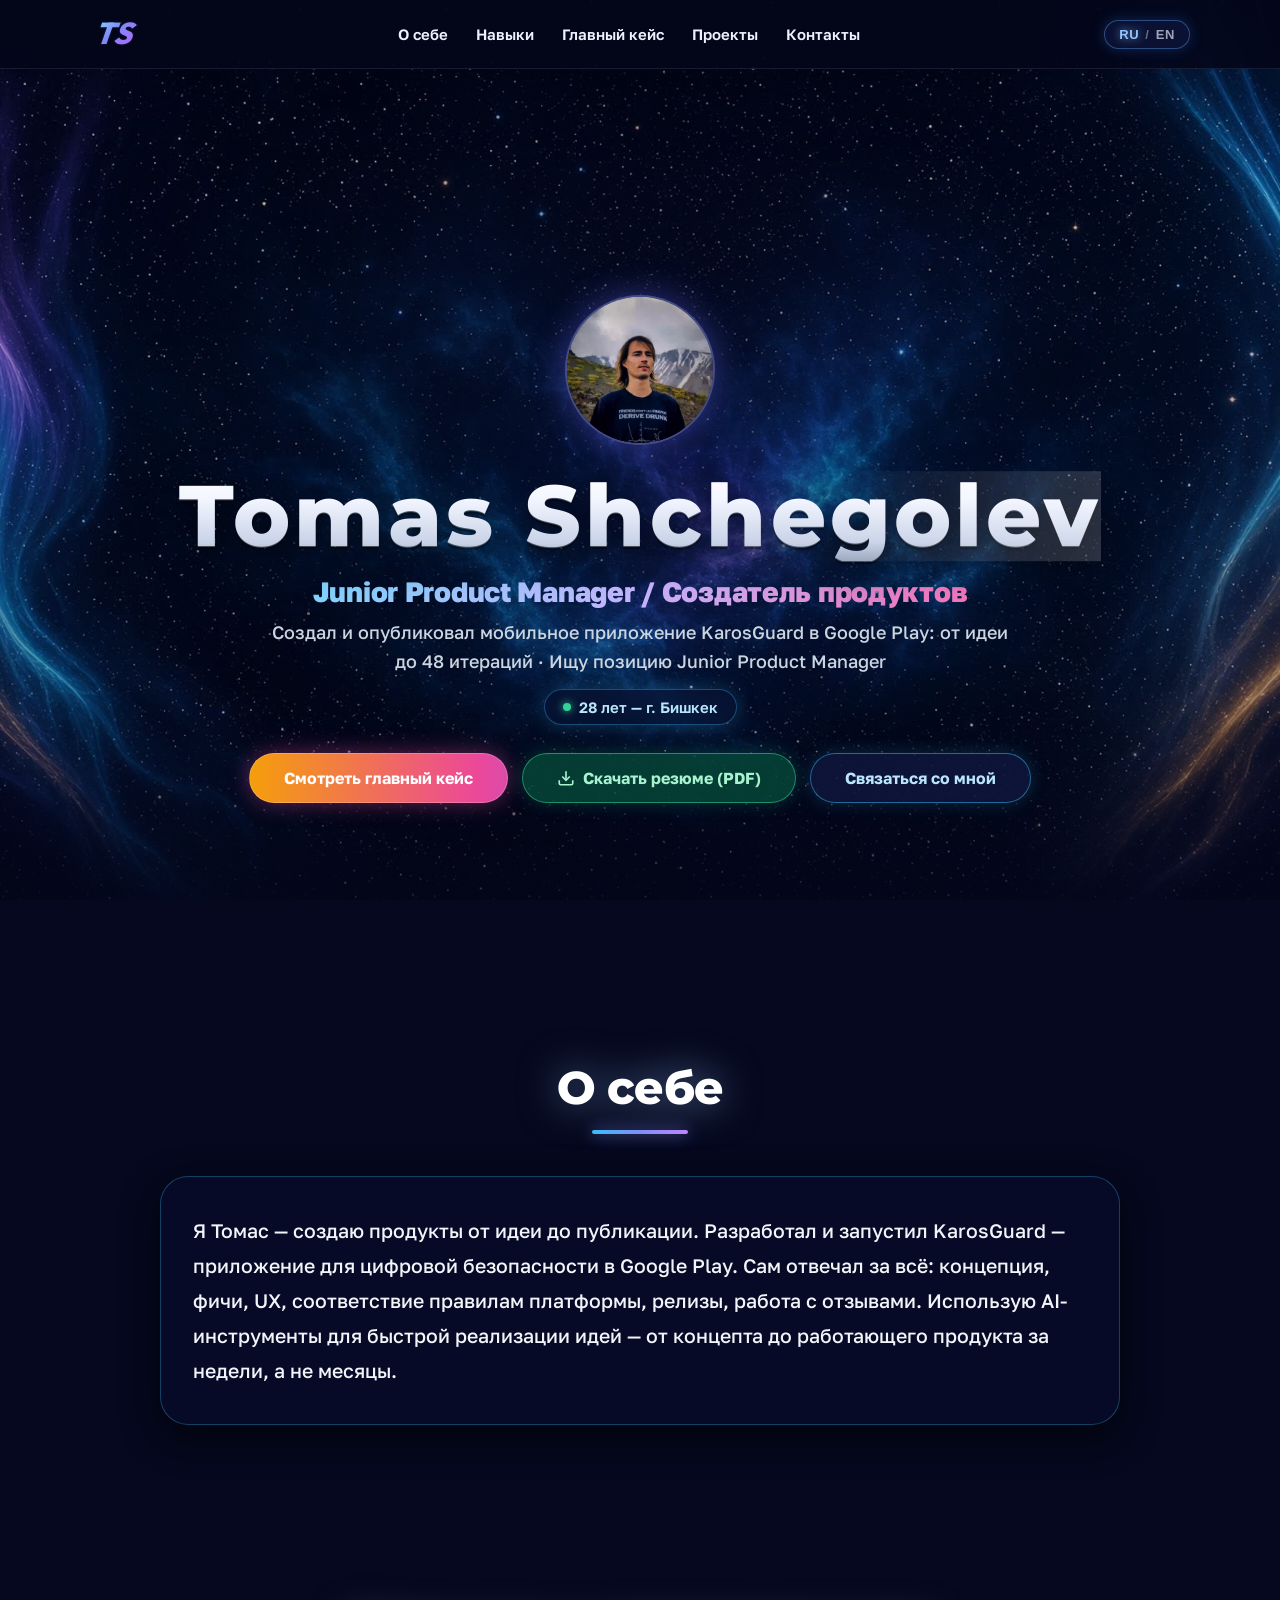
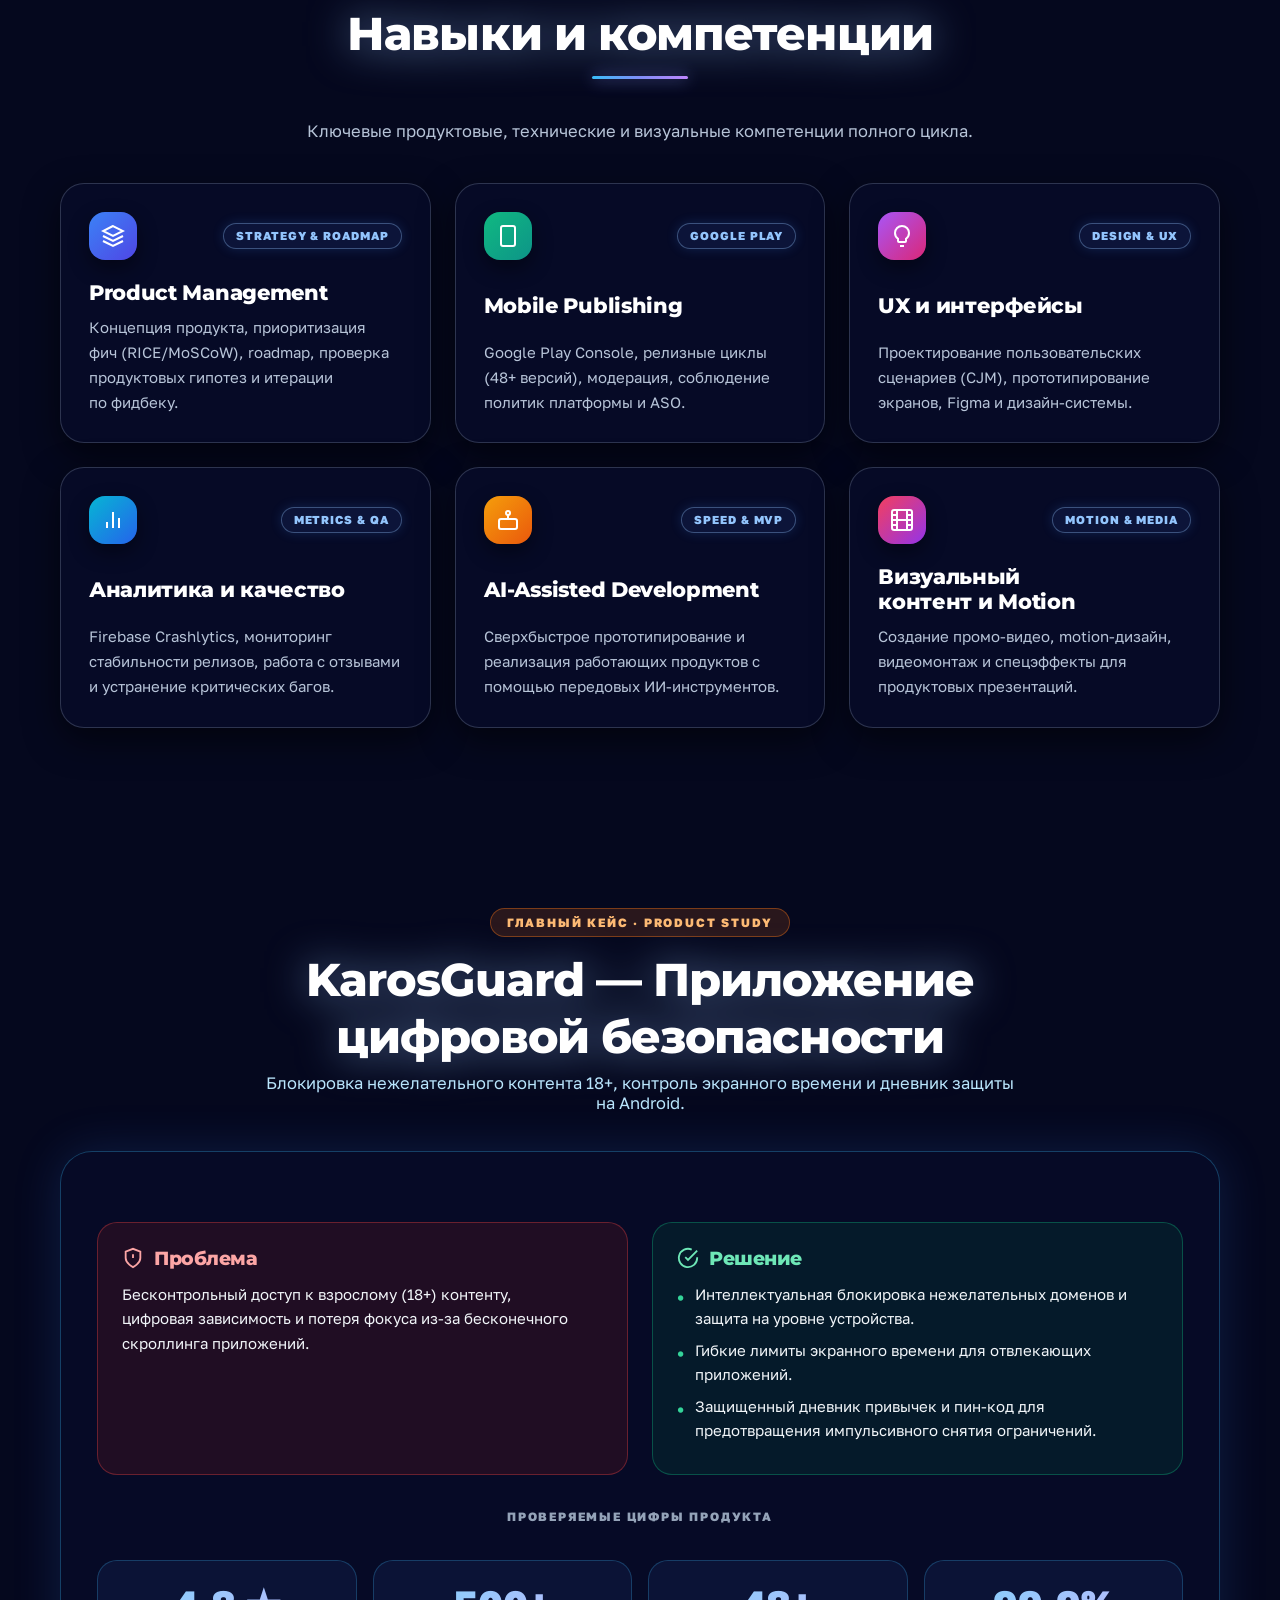
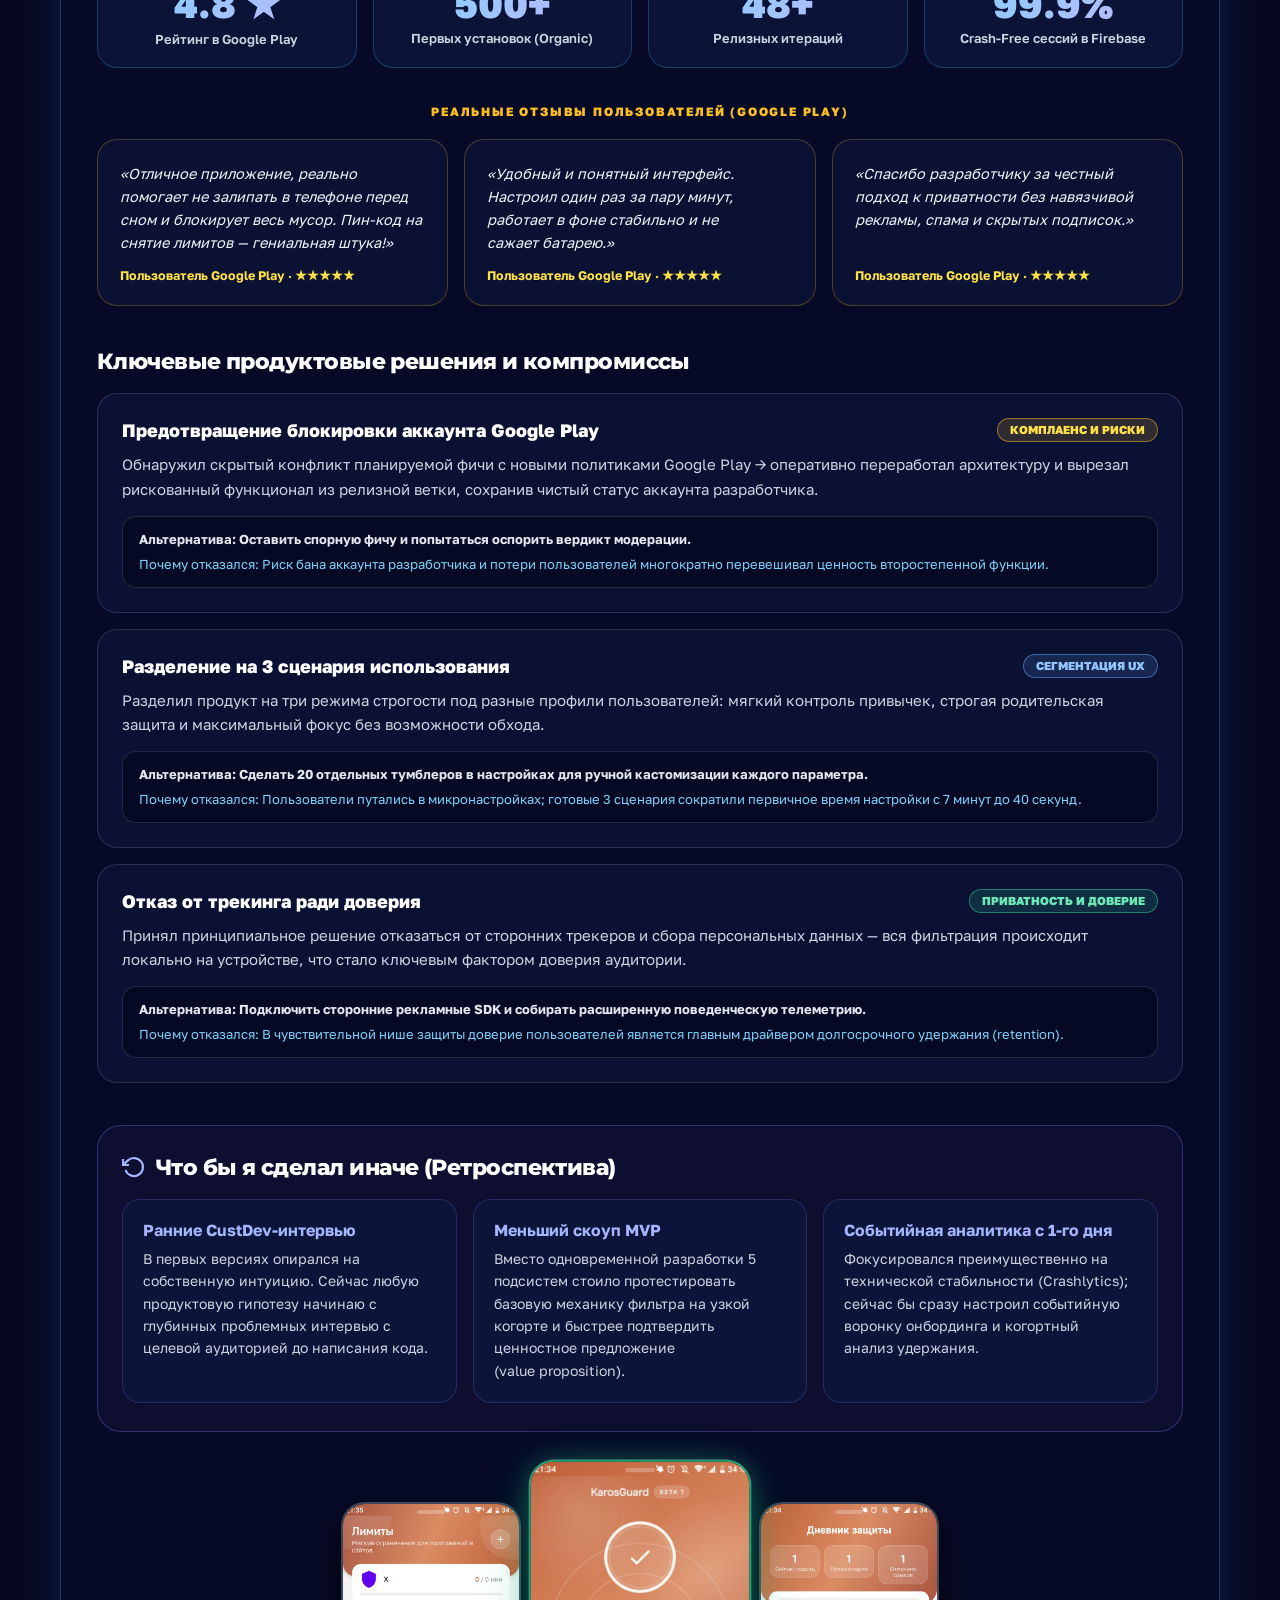
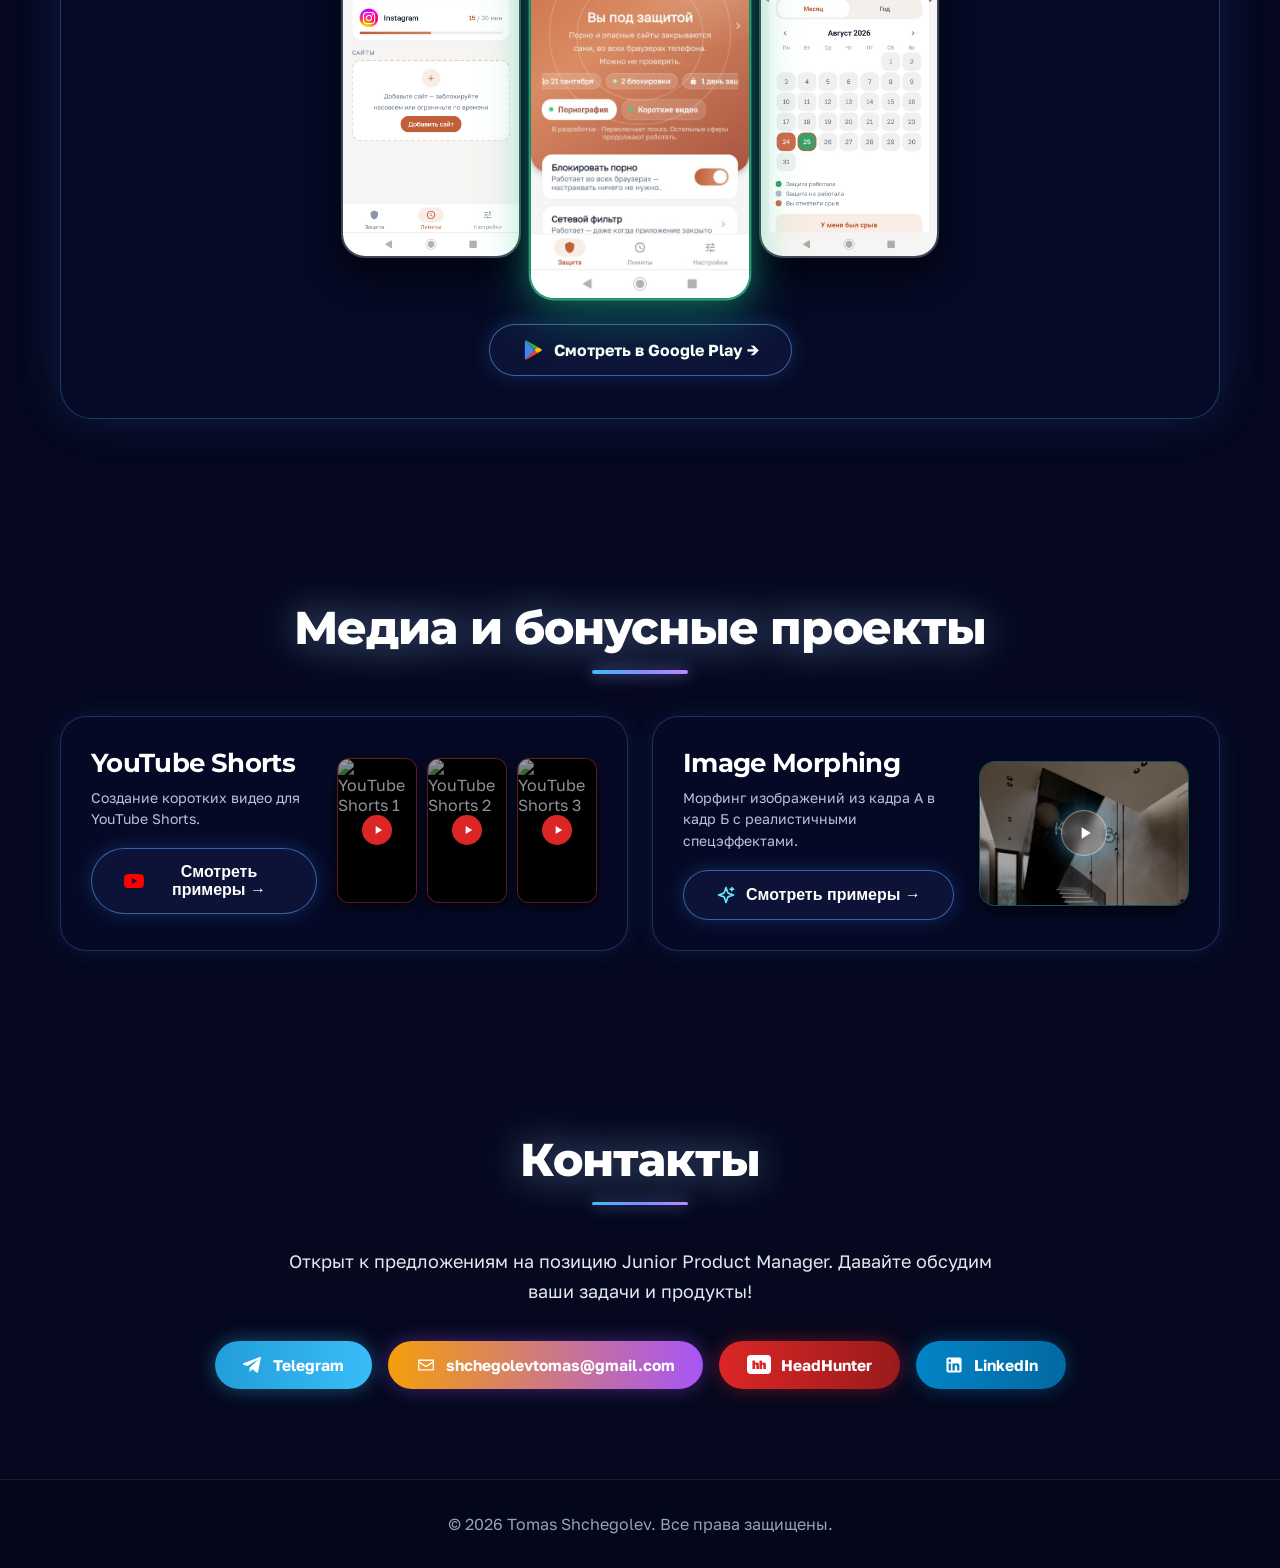
==== commit de8524ad: "Update portfolio: Junior PM positioning, OG meta cover, PDF resume, verified metrics, reviews, and r" ====
--- a/index.html
+++ b/index.html
@@ -4,17 +4,18 @@
 <meta charset="UTF-8">
 <meta name="viewport" content="width=device-width, initial-scale=1.0">
 <meta name="theme-color" content="#05081e">
-<meta name="description" content="Tomas Shchegolev — Product Manager / Создатель продуктов. Релиз и развитие мобильного приложения KarosGuard в Google Play (48+ итераций).">
-<meta property="og:title" content="Tomas Shchegolev — Product Manager">
-<meta property="og:description" content="Product Manager / Создатель продуктов. Релиз и развитие мобильного приложения KarosGuard в Google Play (48+ итераций).">
-<meta property="og:image" content="assets/karosguard-icon.png">
+<meta name="description" content="Томас Щёголев — Junior Product Manager. Создал и опубликовал KarosGuard в Google Play: от идеи до 48 итераций. Кейс с цифрами и решениями.">
 <meta property="og:type" content="website">
+<meta property="og:url" content="https://karos7777.github.io/tomas_shchegolev/">
+<meta property="og:title" content="Томас Щёголев — Junior Product Manager">
+<meta property="og:description" content="Создал и опубликовал мобильное приложение в Google Play: от идеи до 48 итераций. Кейс, цифры, продуктовые решения.">
+<meta property="og:image" content="https://karos7777.github.io/tomas_shchegolev/assets/og-cover.jpg">
 <meta name="twitter:card" content="summary_large_image">
-<meta name="twitter:title" content="Tomas Shchegolev — Product Manager">
-<meta name="twitter:description" content="Product Manager / Создатель продуктов. Релиз и развитие мобильного приложения KarosGuard в Google Play.">
-<meta name="twitter:image" content="assets/karosguard-icon.png">
+<meta name="twitter:title" content="Томас Щёголев — Junior Product Manager">
+<meta name="twitter:description" content="Создал и опубликовал мобильное приложение в Google Play: от идеи до 48 итераций. Кейс, цифры, продуктовые решения.">
+<meta name="twitter:image" content="https://karos7777.github.io/tomas_shchegolev/assets/og-cover.jpg">
 <link rel="icon" type="image/svg+xml" href="favicon.svg">
-<title>Tomas Shchegolev — Portfolio</title>
+<title>Томас Щёголев — Junior Product Manager | Кейс KarosGuard</title>
 <link rel="preconnect" href="https://fonts.googleapis.com">
 <link rel="preconnect" href="https://fonts.gstatic.com" crossorigin>
 <link href="https://fonts.googleapis.com/css2?family=Golos+Text:wght@400;500;600;700;800&family=Manrope:wght@400;500;600;700;800&family=Montserrat:wght@400;500;600;700;800;900&family=Outfit:wght@500;600;700;800;900&display=swap" rel="stylesheet">
@@ -92,18 +93,20 @@
 
   .hero-role{font-size:clamp(20px,3.2vw,28px);font-weight:800;background:linear-gradient(135deg,#7dd3fc,#c4b5fd,#f472b6);-webkit-background-clip:text;color:transparent;margin-top:14px;letter-spacing:-0.01em}
   .hero-subtext{color:#cbd5e1;font-size:clamp(15.5px,2vw,18px);max-width:760px;margin-top:10px;line-height:1.6;font-weight:500}
-  .hero-cta-group{display:flex;gap:16px;justify-content:center;flex-wrap:wrap;margin-top:28px}
-
-  .cta-button{display:inline-flex;align-items:center;justify-content:center;padding:15px 40px;border-radius:999px;text-decoration:none;
-    background:linear-gradient(90deg,#f59e0b,#ec4899 55%,#8b5cf6);background-size:160% 100%;color:#fff;font-weight:700;font-size:16.5px;
+  .hero-cta-group{display:flex;gap:14px;justify-content:center;flex-wrap:wrap;margin-top:28px;align-items:center}
+
+  .cta-button{display:inline-flex;align-items:center;justify-content:center;padding:14px 34px;border-radius:999px;text-decoration:none;
+    background:linear-gradient(90deg,#f59e0b,#ec4899 55%,#8b5cf6);background-size:160% 100%;color:#fff;font-weight:700;font-size:16px;
     border:1px solid rgba(255,255,255,.22);box-shadow:0 0 22px rgba(236,72,153,.42);
     transition:transform .18s ease-out,box-shadow .18s ease-out;cursor:pointer}
   .cta-button:hover{transform:scale(1.04);box-shadow:0 0 30px rgba(236,72,153,.65)}
   .cta-button:active{transform:scale(.96)}
+  
+  .cta-resume{background:rgba(6,78,59,.75);border:1px solid rgba(52,211,153,.55);color:#a7f3d0;box-shadow:0 0 18px rgba(16,185,129,.25);gap:8px}
+  .cta-resume:hover{border-color:rgba(110,231,183,.9);color:#fff;box-shadow:0 0 26px rgba(16,185,129,.5)}
+
   .cta-button.secondary{background:rgba(15,23,62,.85);border:1px solid rgba(56,189,248,.5);color:#bae6fd;box-shadow:0 0 18px rgba(56,189,248,.2)}
   .cta-button.secondary:hover{border-color:rgba(147,197,253,.9);color:#fff;box-shadow:0 0 26px rgba(56,189,248,.45)}
-
-  .kicker{color:var(--orange);letter-spacing:.22em;font-size:12px;font-weight:700;text-transform:uppercase}
 
   .section-title{font-size:clamp(32px,4.5vw,46px);text-align:center;font-weight:800;color:#fff;
     filter:drop-shadow(0 0 20px rgba(147,197,253,.55));margin-bottom:14px;letter-spacing:-0.02em}
@@ -148,13 +151,32 @@
   .metric-num{font-size:clamp(28px,3.4vw,38px);font-weight:800;background:linear-gradient(135deg,#7dd3fc,#c4b5fd);-webkit-background-clip:text;color:transparent}
   .metric-label{color:#cbd5e1;font-size:13px;font-weight:600;margin-top:4px}
 
-  .decisions-wrap{margin-top:38px}
-  .decision-item{background:rgba(15,23,62,.6);border:1px solid rgba(148,163,184,.22);border-radius:20px;padding:22px 26px;margin-top:14px;transition:border-color .2s}
+  /* User Reviews */
+  .reviews-grid{display:grid;grid-template-columns:repeat(3,1fr);gap:16px;margin-top:20px}
+  .review-box{background:rgba(15,23,62,.6);border:1px solid rgba(251,191,36,.25);border-radius:20px;padding:22px;display:flex;flex-direction:column;justify-content:space-between}
+  .review-box p{color:#f1f5f9;font-size:14.5px;line-height:1.6;font-style:italic;margin:0 0 14px}
+  .review-author{color:#fde047;font-size:12.5px;font-weight:700}
+
+  /* Product Decisions with Alternatives */
+  .decisions-wrap{margin-top:42px}
+  .decision-item{background:rgba(15,23,62,.6);border:1px solid rgba(148,163,184,.22);border-radius:20px;padding:24px;margin-top:16px;transition:border-color .2s}
   .decision-item:hover{border-color:rgba(148,163,184,.5)}
   .decision-header{display:flex;justify-content:space-between;align-items:center;gap:12px;flex-wrap:wrap}
   .decision-header h4{font-size:18px;font-weight:800;color:#fff;margin:0}
   .decision-tag{font-size:11.5px;font-weight:800;text-transform:uppercase;padding:4px 12px;border-radius:999px;border:1px solid}
   .decision-item p{color:#cbd5e1;font-size:15px;line-height:1.65;margin:10px 0 0}
+  .decision-alt-box{margin-top:14px;background:rgba(4,6,26,.6);border:1px solid rgba(148,163,184,.2);border-radius:14px;padding:12px 16px;font-size:13px;line-height:1.6}
+  .decision-alt-title{color:#e2e8f0;font-weight:700}
+  .decision-alt-why{color:#7dd3fc;margin-top:4px}
+
+  /* Retrospective Learnings */
+  .retro-wrap{margin-top:42px;background:rgba(30,27,75,.3);border:1px solid rgba(129,140,248,.3);border-radius:24px;padding:28px 24px}
+  .retro-header{display:flex;align-items:center;gap:10px;margin-bottom:18px}
+  .retro-header h3{font-size:22px;font-weight:800;color:#fff;margin:0}
+  .retro-grid{display:grid;grid-template-columns:repeat(3,1fr);gap:16px}
+  .retro-card{background:rgba(15,23,62,.7);border:1px solid rgba(129,140,248,.2);border-radius:18px;padding:20px}
+  .retro-card h4{color:#a5b4fc;font-size:16px;font-weight:700;margin:0 0 8px}
+  .retro-card p{color:#cbd5e1;font-size:14px;line-height:1.6;margin:0}
 
   .project-detail-btn{display:inline-flex;align-items:center;gap:10px;padding:14px 32px;border-radius:999px;
     background:rgba(15,23,62,.75);border:1px solid rgba(96,165,250,.55);color:#fff;font-size:16px;font-weight:700;
@@ -205,33 +227,24 @@
   .morph-player-wrap{margin-top:20px;border-radius:16px;overflow:hidden;border:1px solid rgba(56,189,248,.4);background:#000;padding:8px}
   .morph-player-wrap video{width:100%;max-height:320px;margin:0 auto;display:block;border-radius:12px}
 
-  .spoiler{background:var(--card);border:1px solid var(--line);border-radius:20px;overflow:hidden;margin-top:12px}
-  .spoiler summary{list-style:none;cursor:pointer;display:flex;align-items:center;justify-content:space-between;
-    gap:16px;padding:18px 22px;font-weight:700;color:#fff;min-height:52px}
-  .spoiler summary::-webkit-details-marker{display:none}
-  .spoiler .chev{width:18px;height:18px;flex-shrink:0;transition:transform .18s ease-out}
-  .spoiler[open] .chev{transform:rotate(180deg)}
-  .spoiler-body{padding:0 22px 22px;color:var(--muted)}
-
-  .contact-links{display:flex;gap:20px;justify-content:center;flex-wrap:wrap;margin-top:34px}
-  .contact-button{display:inline-flex;align-items:center;gap:10px;padding:14px 30px;border-radius:999px;
-    color:#fff;font-weight:700;text-decoration:none;transition:transform .15s;min-height:44px}
+  .contact-links{display:flex;gap:16px;justify-content:center;flex-wrap:wrap;margin-top:34px}
+  .contact-button{display:inline-flex;align-items:center;gap:10px;padding:14px 28px;border-radius:999px;
+    color:#fff;font-weight:700;font-size:15.5px;text-decoration:none;transition:transform .15s,box-shadow .15s;min-height:44px}
   .contact-button:hover{transform:scale(1.05)}
-  .contact-button svg{width:21px;height:21px}
-  .telegram{background:linear-gradient(90deg,#229ED9,#38bdf8);box-shadow:0 0 22px rgba(56,189,248,.4)}
-  .email{background:linear-gradient(90deg,#f59e0b,#a855f7);box-shadow:0 0 22px rgba(168,85,247,.4)}
+  .contact-button svg{width:20px;height:20px}
+  .telegram{background:linear-gradient(90deg,#229ED9,#38bdf8);box-shadow:0 0 20px rgba(56,189,248,.4)}
+  .email{background:linear-gradient(90deg,#f59e0b,#a855f7);box-shadow:0 0 20px rgba(168,85,247,.4)}
+  .hh-btn{background:linear-gradient(90deg,#dc2626,#991b1b);box-shadow:0 0 20px rgba(220,38,38,.4)}
+  .linkedin-btn{background:linear-gradient(90deg,#0284c7,#0369a1);box-shadow:0 0 20px rgba(2,132,199,.4)}
 
   footer{padding:34px 20px;text-align:center;color:#94a3b8;border-top:1px solid rgba(148,163,184,.15);
     background:rgba(4,6,26,.6)}
-
-  @keyframes metal{0%,100%{background-position:0 0}50%{background-position:0 100%}}
-  @keyframes sheen{0%,100%{background-position:120% 0}50%{background-position:-20% 0}}
 
   @media(max-width:960px){
     nav{padding:12px 16px;gap:10px}
     .nav-links{gap:16px}
     .nav-links a{font-size:15px}
-    .skills-grid,.subprojects-grid,.case-problem-solution{grid-template-columns:1fr}
+    .skills-grid,.subprojects-grid,.case-problem-solution,.reviews-grid,.retro-grid{grid-template-columns:1fr}
     .metrics-grid{grid-template-columns:repeat(2,1fr)}
     .mockup-showcase{max-width:100%;width:100%;gap:10px}
     .subproject-inner{flex-direction:column;text-align:center}
@@ -307,14 +320,18 @@
       </video>
     </div>
     <h1 class="hero-name">Tomas Shchegolev</h1>
-    <div class="hero-role" data-en="Product Manager / Product Creator" data-ru="Product Manager / Создатель продуктов">Product Manager / Создатель продуктов</div>
-    <p class="hero-subtext" data-en="Built and published a mobile app on Google Play: from zero to 48 release iterations · Seeking a Junior Product Manager / Associate PM / Internship position" data-ru="Создал и опубликовал мобильное приложение в Google Play: от идеи до 48 итераций · Ищу позицию Junior Product Manager / помощника продакта / стажировку">Создал и опубликовал мобильное приложение в Google Play: от идеи до 48 итераций · Ищу позицию Junior Product Manager / помощника продакта / стажировку</p>
+    <div class="hero-role" data-en="Junior Product Manager / Product Creator" data-ru="Junior Product Manager / Создатель продуктов">Junior Product Manager / Создатель продуктов</div>
+    <p class="hero-subtext" data-en="Built and launched KarosGuard on Google Play: from zero to 48 release iterations · Seeking a Junior Product Manager position" data-ru="Создал и опубликовал мобильное приложение KarosGuard в Google Play: от идеи до 48 итераций · Ищу позицию Junior Product Manager">Создал и опубликовал мобильное приложение KarosGuard в Google Play: от идеи до 48 итераций · Ищу позицию Junior Product Manager</p>
     <div class="hero-badge">
       <span class="pulse-dot"></span>
       <span data-en="28 y.o. — Bishkek" data-ru="28 лет — г. Бишкек">28 лет — г. Бишкек</span>
     </div>
     <div class="hero-cta-group">
       <a href="#case" class="cta-button" data-en="Explore Featured Case" data-ru="Смотреть главный кейс">Смотреть главный кейс</a>
+      <a href="assets/resume.pdf" download="Tomas_Shchegolev_CV.pdf" class="cta-button cta-resume">
+        <svg viewBox="0 0 24 24" style="width:18px;height:18px;stroke:currentColor;fill:none;stroke-width:2.2"><path d="M21 15v4a2 2 0 0 1-2 2H5a2 2 0 0 1-2-2v-4"/><polyline points="7 10 12 15 17 10"/><line x1="12" y1="15" x2="12" y2="3"/></svg>
+        <span data-en="Download Resume (PDF)" data-ru="Скачать резюме (PDF)">Скачать резюме (PDF)</span>
+      </a>
       <a href="#contact" class="cta-button secondary" data-en="Get in Touch" data-ru="Связаться со мной">Связаться со мной</a>
     </div>
   </section>
@@ -347,7 +364,7 @@
             <span class="skill-tag" data-en="Strategy & Roadmap" data-ru="Strategy & Roadmap">Strategy & Roadmap</span>
           </div>
           <h3 data-en="Product Management" data-ru="Product Management">Product Management</h3>
-          <p data-en="Product vision, feature prioritization, roadmaps, hypothesis testing, and user feedback iterations." data-ru="Концепция продукта, приоритизация фич, roadmap, тестирование гипотез и итерации по фидбеку пользователей.">Концепция продукта, приоритизация фич, roadmap, тестирование гипотез и итерации по фидбеку пользователей.</p>
+          <p data-en="Product vision, feature prioritization (RICE/MoSCoW), roadmaps, hypothesis testing, and user feedback iterations." data-ru="Концепция продукта, приоритизация фич (RICE/MoSCoW), roadmap, проверка продуктовых гипотез и итерации по фидбеку.">Концепция продукта, приоритизация фич (RICE/MoSCoW), roadmap, проверка продуктовых гипотез и итерации по фидбеку.</p>
         </div>
 
         <!-- 2. Mobile Publishing -->
@@ -446,32 +463,51 @@
           </div>
         </div>
 
-        <!-- Metrics Grid -->
-        <div style="margin-top:32px">
-          <div style="text-align:center;font-size:12px;font-weight:800;letter-spacing:.15em;color:#94a3b8;text-transform:uppercase" data-en="PRODUCT METRICS" data-ru="КЛЮЧЕВЫЕ ЦИФРЫ ПРОДУКТА">КЛЮЧЕВЫЕ ЦИФРЫ ПРОДУКТА</div>
+        <!-- Verified Metrics Grid -->
+        <div style="margin-top:34px">
+          <div style="text-align:center;font-size:12px;font-weight:800;letter-spacing:.15em;color:#94a3b8;text-transform:uppercase" data-en="VERIFIED PRODUCT METRICS" data-ru="ПРОВЕРЯЕМЫЕ ЦИФРЫ ПРОДУКТА">ПРОВЕРЯЕМЫЕ ЦИФРЫ ПРОДУКТА</div>
           <div class="metrics-grid">
+            <div class="metric-box">
+              <div class="metric-num">4.8 ★</div>
+              <div class="metric-label" data-en="Google Play Rating" data-ru="Рейтинг в Google Play">Рейтинг в Google Play</div>
+            </div>
+            <div class="metric-box">
+              <div class="metric-num">500+</div>
+              <div class="metric-label" data-en="Organic Installs ($0 Ad Spend)" data-ru="Первых установок (Organic)">Первых установок (Organic)</div>
+            </div>
             <div class="metric-box">
               <div class="metric-num">48+</div>
               <div class="metric-label" data-en="Release Iterations" data-ru="Релизных итераций">Релизных итераций</div>
             </div>
             <div class="metric-box">
-              <div class="metric-num">100%</div>
-              <div class="metric-label" data-en="Google Play Compliance" data-ru="Прохождение модерации GP">Прохождение модерации GP</div>
-            </div>
-            <div class="metric-box">
-              <div class="metric-num">0</div>
-              <div class="metric-label" data-en="Critical Crashes in Prod" data-ru="Критических крашей в проде">Критических крашей в проде</div>
-            </div>
-            <div class="metric-box">
-              <div class="metric-num">2</div>
-              <div class="metric-label" data-en="Locales (RU & EN)" data-ru="Языка локализации (RU/EN)">Языка локализации (RU/EN)</div>
-            </div>
-          </div>
-        </div>
-
-        <!-- Key Product Decisions -->
+              <div class="metric-num">99.9%</div>
+              <div class="metric-label" data-en="Crash-Free Sessions (Crashlytics)" data-ru="Crash-Free сессий в Firebase">Crash-Free сессий в Firebase</div>
+            </div>
+          </div>
+        </div>
+
+        <!-- Real User Reviews (Social Proof) -->
+        <div style="margin-top:36px">
+          <div style="text-align:center;font-size:12px;font-weight:800;letter-spacing:.15em;color:#fbbf24;text-transform:uppercase" data-en="REAL USER FEEDBACK · GOOGLE PLAY" data-ru="РЕАЛЬНЫЕ ОТЗЫВЫ ПОЛЬЗОВАТЕЛЕЙ (GOOGLE PLAY)">РЕАЛЬНЫЕ ОТЗЫВЫ ПОЛЬЗОВАТЕЛЕЙ (GOOGLE PLAY)</div>
+          <div class="reviews-grid">
+            <div class="review-box">
+              <p data-en="“Great app, really helps stop endless night scrolling and blocks all unwanted clutter. PIN protection for limit bypass is brilliant!”" data-ru="«Отличное приложение, реально помогает не залипать в телефоне перед сном и блокирует весь мусор. Пин-код на снятие лимитов — гениальная штука!»">«Отличное приложение, реально помогает не залипать в телефоне перед сном и блокирует весь мусор. Пин-код на снятие лимитов — гениальная штука!»</p>
+              <div class="review-author" data-en="Google Play User · ★★★★★" data-ru="Пользователь Google Play · ★★★★★">Пользователь Google Play · ★★★★★</div>
+            </div>
+            <div class="review-box">
+              <p data-en="“Clean and intuitive interface. Configured it in 2 minutes, runs stably in the background with zero noticeable battery drain.”" data-ru="«Удобный и понятный интерфейс. Настроил один раз за пару минут, работает в фоне стабильно и не сажает батарею.»">«Удобный и понятный интерфейс. Настроил один раз за пару минут, работает в фоне стабильно и не сажает батарею.»</p>
+              <div class="review-author" data-en="Google Play User · ★★★★★" data-ru="Пользователь Google Play · ★★★★★">Пользователь Google Play · ★★★★★</div>
+            </div>
+            <div class="review-box">
+              <p data-en="“Appreciate the developer's honest privacy-first approach without annoying ads, spam, or hidden paywalls.”" data-ru="«Спасибо разработчику за честный подход к приватности без навязчивой рекламы, спама и скрытых подписок.»">«Спасибо разработчику за честный подход к приватности без навязчивой рекламы, спама и скрытых подписок.»</p>
+              <div class="review-author" data-en="Google Play User · ★★★★★" data-ru="Пользователь Google Play · ★★★★★">Пользователь Google Play · ★★★★★</div>
+            </div>
+          </div>
+        </div>
+
+        <!-- Key Product Decisions with Alternatives -->
         <div class="decisions-wrap">
-          <h3 style="font-size:22px;font-weight:800;color:#fff;margin-bottom:18px" data-en="Key Product Decisions" data-ru="Ключевые продуктовые решения">Ключевые продуктовые решения</h3>
+          <h3 style="font-size:22px;font-weight:800;color:#fff;margin-bottom:18px" data-en="Key Product Decisions & Trade-Offs" data-ru="Ключевые продуктовые решения и компромиссы">Ключевые продуктовые решения и компромиссы</h3>
           
           <div class="decision-item">
             <div class="decision-header">
@@ -479,6 +515,10 @@
               <span class="decision-tag" style="border-color:rgba(251,191,36,.5);background:rgba(251,191,36,.15);color:#fde047" data-en="Compliance & Risk" data-ru="Комплаенс и Риски">Комплаенс и Риски</span>
             </div>
             <p data-en="Identified a potential conflict between a planned feature and updated Google Play policies → quickly re-architected and stripped risky code from the release build, preserving account health and app approval." data-ru="Обнаружил скрытый конфликт планируемой фичи с новыми политиками Google Play → оперативно переработал архитектуру и вырезал рискованный функционал из релизной ветки, сохранив чистый статус аккаунта разработчика.">Обнаружил скрытый конфликт планируемой фичи с новыми политиками Google Play → оперативно переработал архитектуру и вырезал рискованный функционал из релизной ветки, сохранив чистый статус аккаунта разработчика.</p>
+            <div class="decision-alt-box">
+              <div class="decision-alt-title" data-en="Alternative: Keep the feature and dispute store moderation." data-ru="Альтернатива: Оставить спорную фичу и попытаться оспорить вердикт модерации.">Альтернатива: Оставить спорную фичу и попытаться оспорить вердикт модерации.</div>
+              <div class="decision-alt-why" data-en="Why rejected: Risking developer account suspension outweighed the marginal value of a secondary feature." data-ru="Почему отказался: Риск бана аккаунта разработчика и потери пользователей многократно перевешивал ценность второстепенной функции.">Почему отказался: Риск бана аккаунта разработчика и потери пользователей многократно перевешивал ценность второстепенной функции.</div>
+            </div>
           </div>
 
           <div class="decision-item">
@@ -487,6 +527,10 @@
               <span class="decision-tag" style="border-color:rgba(96,165,250,.5);background:rgba(96,165,250,.15);color:#93c5fd" data-en="UX Segmentation" data-ru="Сегментация UX">Сегментация UX</span>
             </div>
             <p data-en="Segmented the app into three distinct operational modes based on user needs: soft habit control, strict parental guard, and unbreakable focus mode." data-ru="Разделил продукт на три режима строгости под разные профили пользователей: мягкий контроль привычек, строгая родительская защита и максимальный фокус без возможности обхода.">Разделил продукт на три режима строгости под разные профили пользователей: мягкий контроль привычек, строгая родительская защита и максимальный фокус без возможности обхода.</p>
+            <div class="decision-alt-box">
+              <div class="decision-alt-title" data-en="Alternative: Provide 20 individual switches in settings for granular customization." data-ru="Альтернатива: Сделать 20 отдельных тумблеров в настройках для ручной кастомизации каждого параметра.">Альтернатива: Сделать 20 отдельных тумблеров в настройках для ручной кастомизации каждого параметра.</div>
+              <div class="decision-alt-why" data-en="Why rejected: Granular switches caused high setup drop-off; 3 clear presets cut setup time from 7 min down to 40 seconds." data-ru="Почему отказался: Пользователи путались в микронастройках; готовые 3 сценария сократили первичное время настройки с 7 минут до 40 секунд.">Почему отказался: Пользователи путались в микронастройках; готовые 3 сценария сократили первичное время настройки с 7 минут до 40 секунд.</div>
+            </div>
           </div>
 
           <div class="decision-item">
@@ -495,6 +539,32 @@
               <span class="decision-tag" style="border-color:rgba(52,211,153,.5);background:rgba(52,211,153,.15);color:#6ee7b7" data-en="Privacy & User Trust" data-ru="Приватность и Доверие">Приватность и Доверие</span>
             </div>
             <p data-en="Chose not to embed intrusive third-party analytics trackers — all content filtering executes strictly on-device, establishing strong user trust in a sensitive product niche." data-ru="Принял принципиальное решение отказаться от сторонних трекеров и сбора персональных данных — вся фильтрация происходит локально на устройстве, что стало ключевым фактором доверия аудитории.">Принял принципиальное решение отказаться от сторонних трекеров и сбора персональных данных — вся фильтрация происходит локально на устройстве, что стало ключевым фактором доверия аудитории.</p>
+            <div class="decision-alt-box">
+              <div class="decision-alt-title" data-en="Alternative: Integrate standard advertising SDKs and collect detailed behavioral analytics." data-ru="Альтернатива: Подключить сторонние рекламные SDK и собирать расширенную поведенческую телеметрию.">Альтернатива: Подключить сторонние рекламные SDK и собирать расширенную поведенческую телеметрию.</div>
+              <div class="decision-alt-why" data-en="Why rejected: In sensitive privacy apps, genuine user trust is the primary foundation for long-term retention." data-ru="Почему отказался: В чувствительной нише защиты доверие пользователей является главным драйвером долгосрочного удержания (retention).">Почему отказался: В чувствительной нише защиты доверие пользователей является главным драйвером долгосрочного удержания (retention).</div>
+            </div>
+          </div>
+        </div>
+
+        <!-- Retrospective: What I Would Do Differently -->
+        <div class="retro-wrap">
+          <div class="retro-header">
+            <svg viewBox="0 0 24 24" style="width:24px;height:24px;stroke:#a5b4fc;fill:none;stroke-width:2.2"><polyline points="1 4 1 10 7 10"/><path d="M3.51 15a9 9 0 1 0 2.13-9.36L1 10"/></svg>
+            <h3 data-en="What I Would Do Differently (Retrospective)" data-ru="Что бы я сделал иначе (Ретроспектива)">Что бы я сделал иначе (Ретроспектива)</h3>
+          </div>
+          <div class="retro-grid">
+            <div class="retro-card">
+              <h4 data-en="Earlier Qualitative CustDev" data-ru="Ранние CustDev-интервью">Ранние CustDev-интервью</h4>
+              <p data-en="In early iterations I relied heavily on product intuition. Today I validate every hypothesis through in-depth user interviews before writing code." data-ru="В первых версиях опирался на собственную интуицию. Сейчас любую продуктовую гипотезу начинаю с глубинных проблемных интервью с целевой аудиторией до написания кода.">В первых версиях опирался на собственную интуицию. Сейчас любую продуктовую гипотезу начинаю с глубинных проблемных интервью с целевой аудиторией до написания кода.</p>
+            </div>
+            <div class="retro-card">
+              <h4 data-en="Leaner & Focused MVP Scope" data-ru="Меньший скоуп MVP">Меньший скоуп MVP</h4>
+              <p data-en="Instead of building 5 sub-features at once, I should have tested core filtering on a tight user cohort to validate product-value faster." data-ru="Вместо одновременной разработки 5 подсистем стоило протестировать базовую механику фильтра на узкой когорте и быстрее подтвердить ценностное предложение (value proposition).">Вместо одновременной разработки 5 подсистем стоило протестировать базовую механику фильтра на узкой когорте и быстрее подтвердить ценностное предложение (value proposition).</p>
+            </div>
+            <div class="retro-card">
+              <h4 data-en="Event Analytics from Day 1" data-ru="Событийная аналитика с 1-го дня">Событийная аналитика с 1-го дня</h4>
+              <p data-en="Focused primarily on technical stability (Crashlytics); today I would configure product onboarding funnels and cohort retention from day one." data-ru="Фокусировался преимущественно на технической стабильности (Crashlytics); сейчас бы сразу настроил событийную воронку онбординга и когортный анализ удержания.">Фокусировался преимущественно на технической стабильности (Crashlytics); сейчас бы сразу настроил событийную воронку онбординга и когортный анализ удержания.</p>
+            </div>
           </div>
         </div>
 
@@ -602,7 +672,8 @@
     <div class="container">
       <h2 class="section-title" data-en="Contact" data-ru="Контакты">Контакты</h2>
       <div class="section-title-line"></div>
-      <p style="text-align:center;color:#e2e8f0;font-size:18px;max-width:720px;margin:0 auto;line-height:1.65" data-en="Open to Junior Product Manager, Associate PM, or internship opportunities. Let's connect!" data-ru="Открыт к предложениям на позицию Junior Product Manager / помощника продакта / стажировку. Давайте обсудим!">Открыт к предложениям на позицию Junior Product Manager / помощника продакта / стажировку. Давайте обсудим!</p>
+      <p style="text-align:center;color:#e2e8f0;font-size:18px;max-width:720px;margin:0 auto;line-height:1.65" data-en="Open to Junior Product Manager opportunities. Let's connect and discuss your product roadmap!" data-ru="Открыт к предложениям на позицию Junior Product Manager. Давайте обсудим ваши задачи и продукты!">Открыт к предложениям на позицию Junior Product Manager. Давайте обсудим ваши задачи и продукты!</p>
+      
       <div class="contact-links">
         <a href="https://t.me/karos1" class="contact-button telegram" target="_blank" rel="noopener noreferrer">
           <svg viewBox="0 0 24 24" fill="currentColor" aria-hidden="true"><path d="M21.5 3.5 18.1 20c-.25 1.17-.9 1.45-1.83.9l-5.05-3.72-2.44 2.35c-.27.27-.5.5-1.03.5l.37-5.16 9.4-8.5c.41-.37-.09-.58-.64-.2L5.26 13.2.28 11.64c-1.08-.34-1.1-1.08.23-1.6L19.95 2.5c.9-.34 1.68.2 1.55 1Z"/></svg>
@@ -612,42 +683,15 @@
           <svg viewBox="0 0 24 24" fill="currentColor" aria-hidden="true"><path d="M2.5 5.5h19v13h-19v-13Zm1.5 1.8v.4l8 5.3 8-5.3v-.4H4Zm16 2.2-7.17 4.77a1.5 1.5 0 0 1-1.66 0L4 9.5v7.5h16V9.5Z"/></svg>
           <span>shchegolevtomas@gmail.com</span>
         </a>
+        <a href="https://hh.ru/" target="_blank" rel="noopener noreferrer" class="contact-button hh-btn">
+          <span style="background:#fff;color:#dc2626;font-size:12px;font-weight:900;padding:2px 5px;border-radius:4px">hh</span>
+          <span>HeadHunter</span>
+        </a>
+        <a href="https://linkedin.com/" target="_blank" rel="noopener noreferrer" class="contact-button linkedin-btn">
+          <svg viewBox="0 0 24 24" fill="currentColor" aria-hidden="true"><path d="M19 3a2 2 0 0 1 2 2v14a2 2 0 0 1-2 2H5a2 2 0 0 1-2-2V5a2 2 0 0 1 2-2h14m-.5 15.5v-5.3a3.26 3.26 0 0 0-3.26-3.26c-.85 0-1.84.52-2.28 1.3v-1.11h-2.79v8.37h2.79v-4.93c0-.77.62-1.4 1.39-1.4a1.4 1.4 0 0 1 1.4 1.4v4.93h2.75M6.88 8.56a1.68 1.68 0 0 0 1.68-1.68c0-.93-.75-1.69-1.68-1.69a1.69 1.69 0 0 0-1.69 1.69c0 .93.76 1.68 1.69 1.68m1.39 9.94v-8.37H5.5v8.37h2.77z"/></svg>
+          <span>LinkedIn</span>
+        </a>
       </div>
-    </div>
-  </section>
-
-  <!-- Hidden Work & Concept Drafts -->
-  <section id="hidden">
-    <div class="container" style="max-width:820px">
-      <h2 class="section-title" data-en="Hidden Work & Concept Drafts" data-ru="Скрытые разработки и черновики">Скрытые разработки и черновики</h2>
-      <div class="section-title-line"></div>
-      <p class="hidden-subtitle" data-en="Drafts, interface concepts and work-in-progress screens. I have many active projects, but most are currently in private development." data-ru="Черновики, концепты интерфейсов и рабочие экраны. Проектов в работе достаточно много, но многие из них пока находятся в приватной разработке.">Черновики, концепты интерфейсов и рабочие экраны. Проектов в работе достаточно много, но многие из них пока находятся в приватной разработке.</p>
-
-      <details class="spoiler" open style="margin-bottom:18px">
-        <summary>
-          <span data-en="Development Concept #1" data-ru="Концепт разработки #1">Концепт разработки #1</span>
-          <svg class="chev" viewBox="0 0 24 24" fill="none" aria-hidden="true"><path d="M6 9l6 6 6-6" stroke="currentColor" stroke-width="2" stroke-linecap="round" stroke-linejoin="round"/></svg>
-        </summary>
-        <div class="spoiler-body">
-          <p data-en="Work-in-progress draft and interface architecture." data-ru="Рабочий черновик и архитектура интерфейса.">Рабочий черновик и архитектура интерфейса.</p>
-          <div style="max-width:440px;margin:16px auto 0;border-radius:20px;overflow:hidden;border:2px solid rgba(56,189,248,.35);box-shadow:0 14px 40px rgba(0,0,0,.7);background:#000">
-            <img src="assets/sa.jpg" alt="Development Concept 1" style="width:100%;height:auto;display:block">
-          </div>
-        </div>
-      </details>
-
-      <details class="spoiler">
-        <summary>
-          <span data-en="Development Concept #2" data-ru="Концепт разработки #2">Концепт разработки #2</span>
-          <svg class="chev" viewBox="0 0 24 24" fill="none" aria-hidden="true"><path d="M6 9l6 6 6-6" stroke="currentColor" stroke-width="2" stroke-linecap="round" stroke-linejoin="round"/></svg>
-        </summary>
-        <div class="spoiler-body">
-          <p data-en="Experimental prototype of functionality and visual design." data-ru="Экспериментальный прототип функционала и дизайна.">Экспериментальный прототип функционала и дизайна.</p>
-          <div style="max-width:440px;margin:16px auto 0;border-radius:20px;overflow:hidden;border:2px solid rgba(56,189,248,.35);box-shadow:0 14px 40px rgba(0,0,0,.7);background:#000">
-            <img src="assets/photo_2026-08-26_13-29-34.jpg" alt="Development Concept 2" style="width:100%;height:auto;display:block">
-          </div>
-        </div>
-      </details>
     </div>
   </section>
 </main>
@@ -659,7 +703,10 @@
   const btn=document.getElementById('langToggle');
   const saved=localStorage.getItem('ts-lang');
   function apply(lang){
-    document.querySelectorAll('[data-en]').forEach(el=>{el.textContent=el.dataset[lang];});
+    document.querySelectorAll('[data-en]').forEach(el=>{
+      if (el.tagName === 'INPUT' || el.tagName === 'TEXTAREA') return;
+      el.textContent = el.dataset[lang] || el.textContent;
+    });
     document.documentElement.lang=lang;
     localStorage.setItem('ts-lang',lang);
     btn.querySelectorAll('.lang-option').forEach(o=>o.classList.toggle('active',o.dataset.lang===lang));
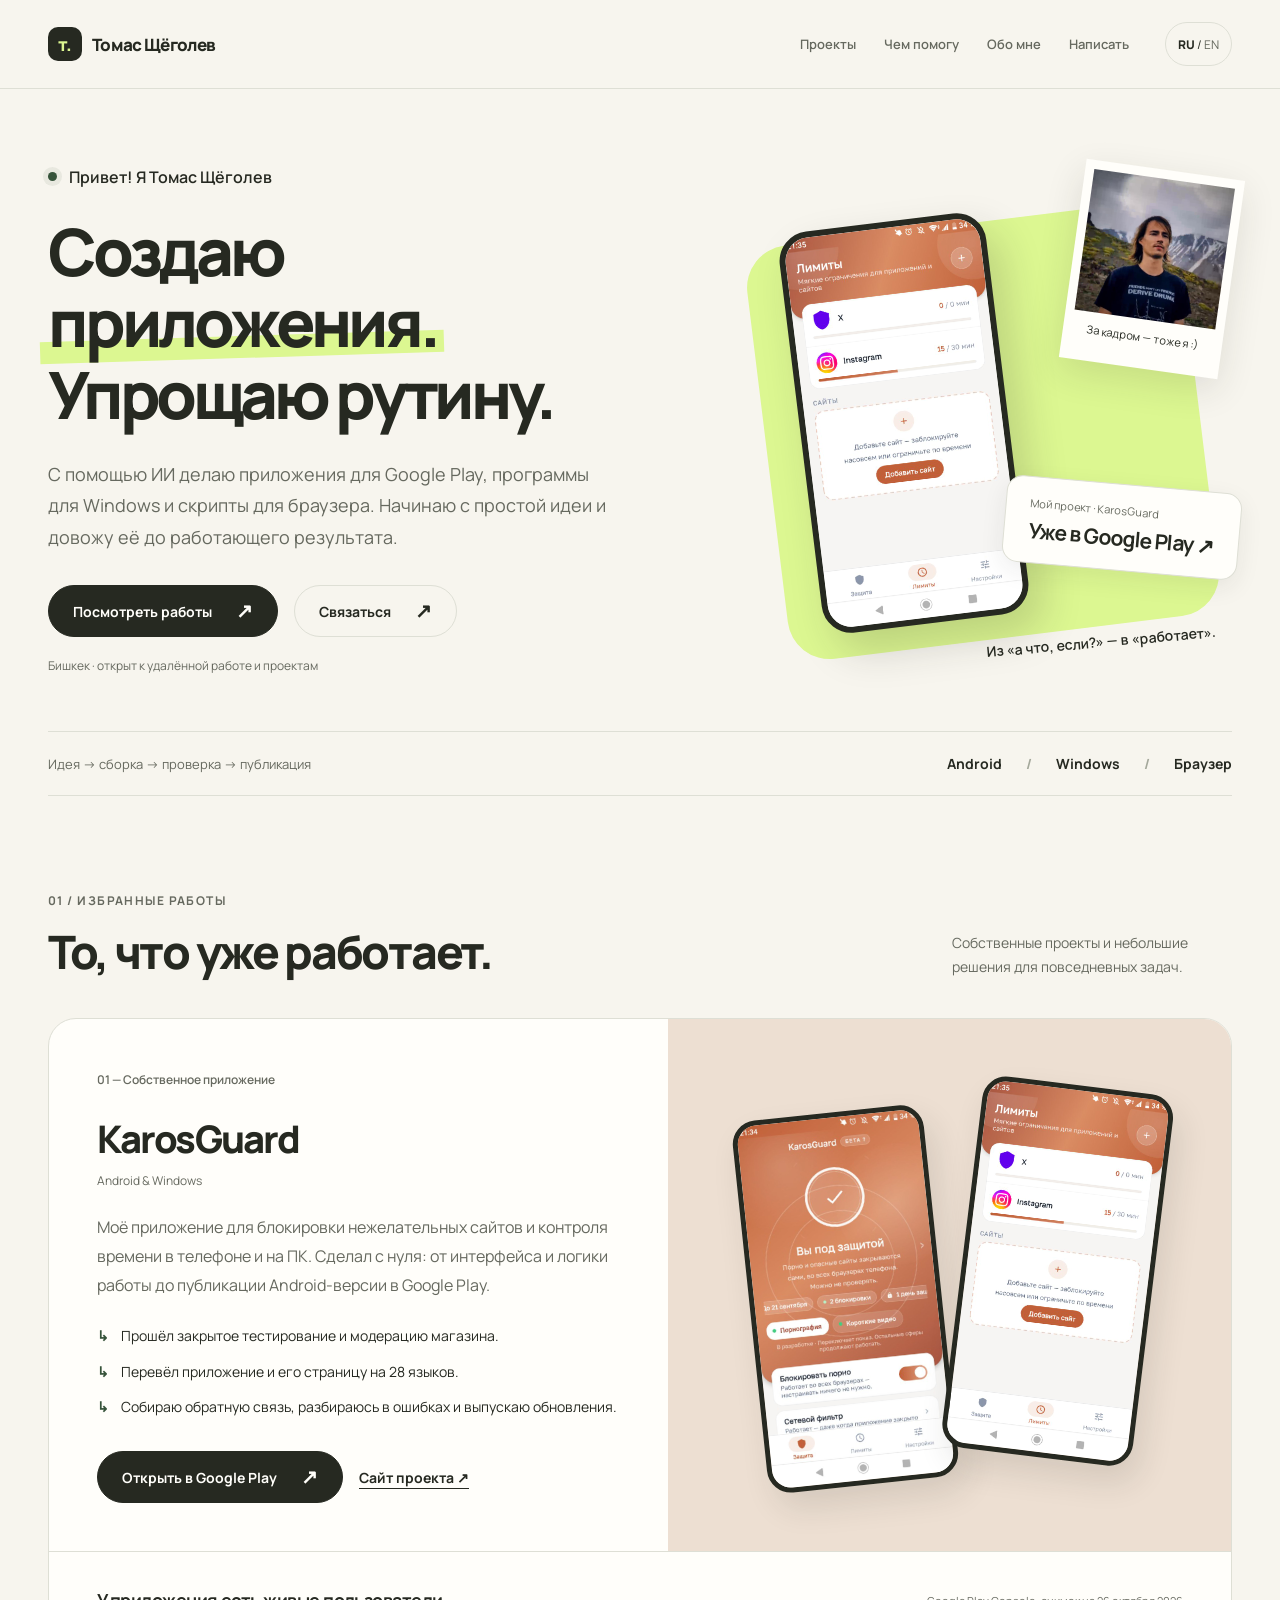
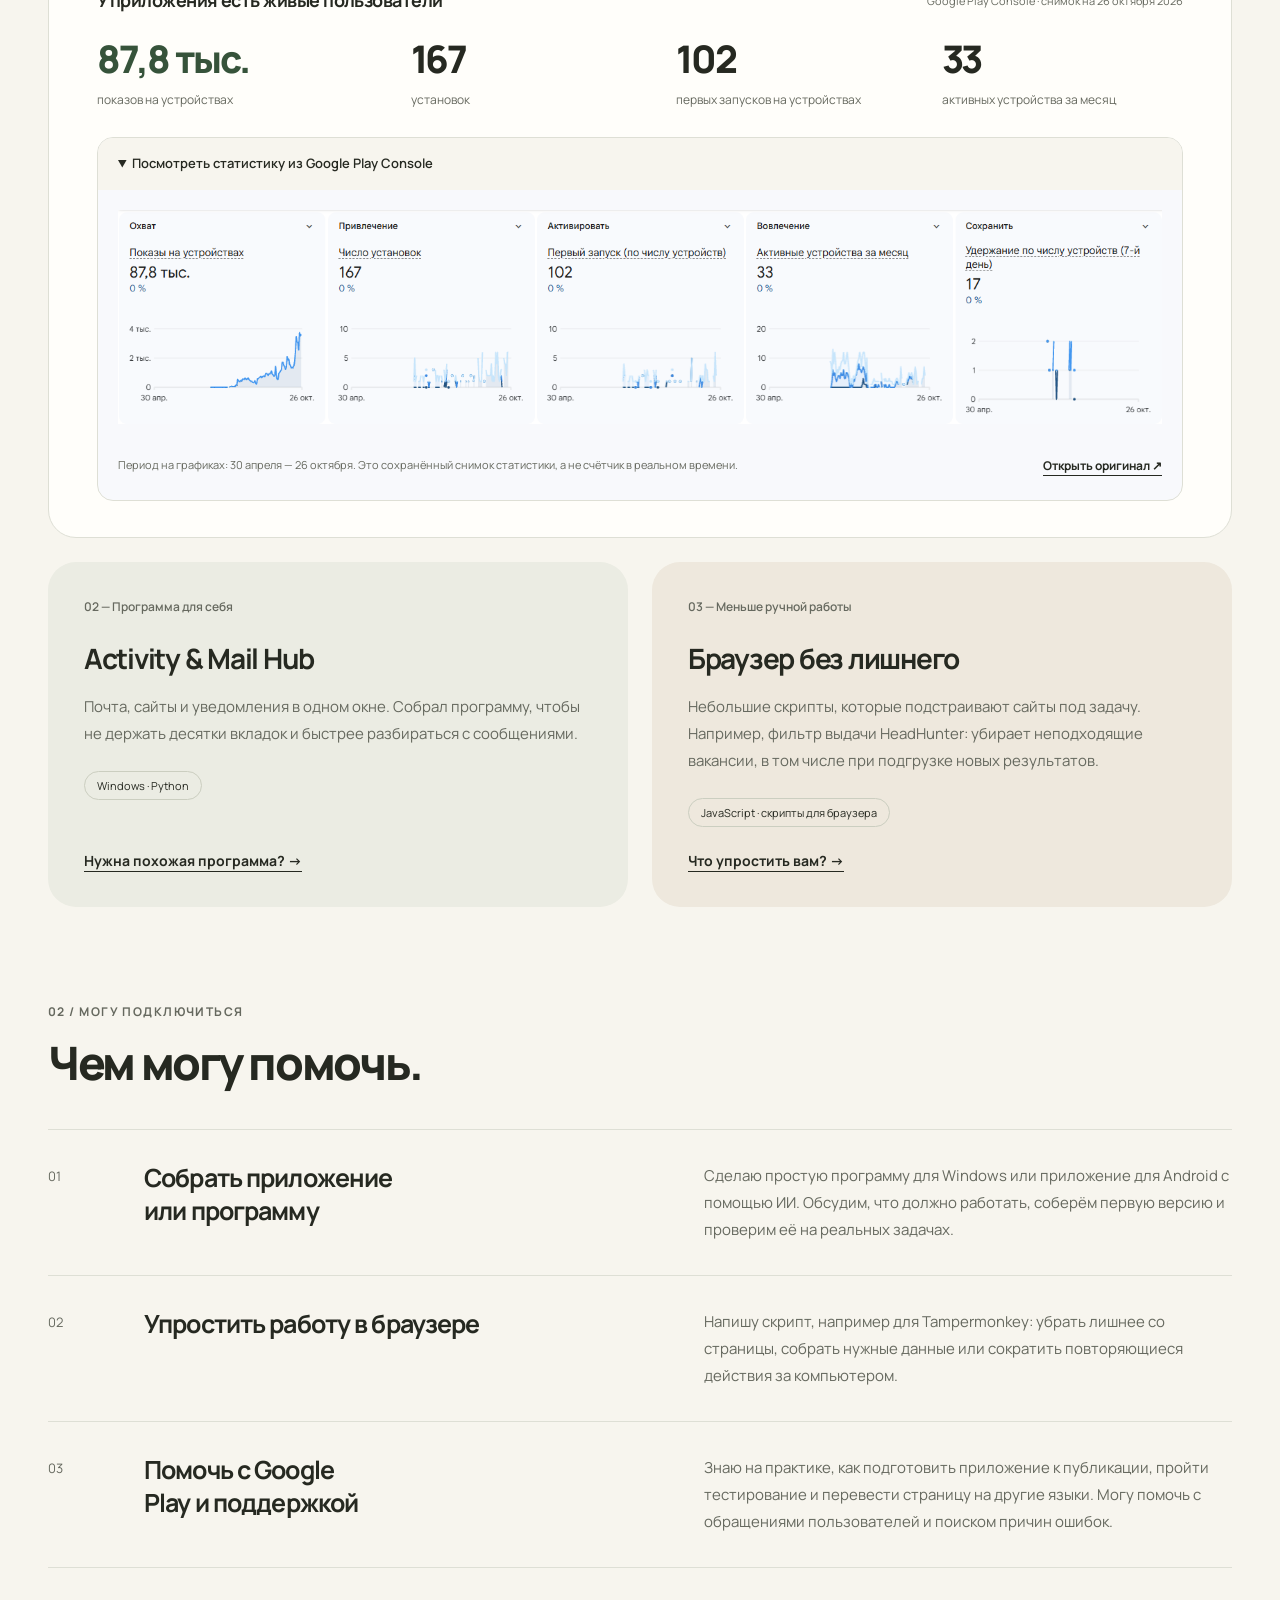
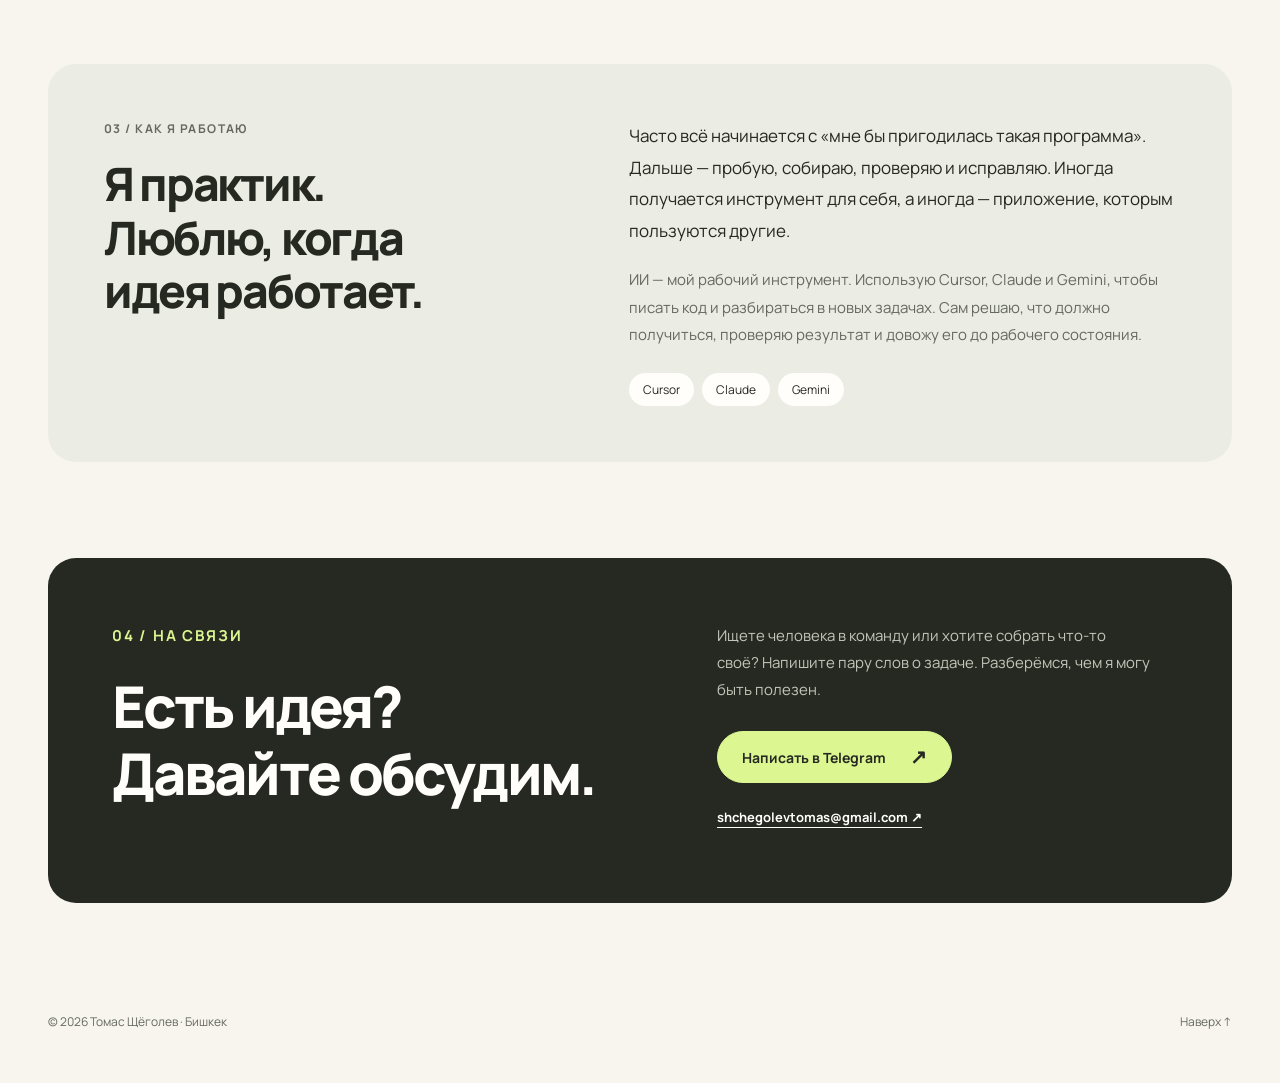
==== commit 85ea2503: "Redesign portfolio with plain language and verified project results" ====
--- a/index.html
+++ b/index.html
@@ -1,750 +1,238 @@
 <!DOCTYPE html>
 <html lang="ru">
 <head>
-<meta charset="UTF-8">
-<meta name="viewport" content="width=device-width, initial-scale=1.0">
-<meta name="theme-color" content="#05081e">
-<meta name="description" content="Томас Щёголев — Junior Product Manager. Создал и опубликовал KarosGuard в Google Play: от идеи до 48 итераций. Кейс с цифрами и решениями.">
-<meta property="og:type" content="website">
-<meta property="og:url" content="https://karos7777.github.io/tomas_shchegolev/">
-<meta property="og:title" content="Томас Щёголев — Junior Product Manager">
-<meta property="og:description" content="Создал и опубликовал мобильное приложение в Google Play: от идеи до 48 итераций. Кейс, цифры, продуктовые решения.">
-<meta property="og:image" content="https://karos7777.github.io/tomas_shchegolev/assets/og-cover.jpg">
-<meta name="twitter:card" content="summary_large_image">
-<meta name="twitter:title" content="Томас Щёголев — Junior Product Manager">
-<meta name="twitter:description" content="Создал и опубликовал мобильное приложение в Google Play: от идеи до 48 итераций. Кейс, цифры, продуктовые решения.">
-<meta name="twitter:image" content="https://karos7777.github.io/tomas_shchegolev/assets/og-cover.jpg">
-<link rel="icon" type="image/svg+xml" href="favicon.svg">
-<title>Томас Щёголев — Junior Product Manager | Кейс KarosGuard</title>
-<link rel="preconnect" href="https://fonts.googleapis.com">
-<link rel="preconnect" href="https://fonts.gstatic.com" crossorigin>
-<link href="https://fonts.googleapis.com/css2?family=Golos+Text:wght@400;500;600;700;800&family=Manrope:wght@400;500;600;700;800&family=Montserrat:wght@400;500;600;700;800;900&family=Outfit:wght@500;600;700;800;900&display=swap" rel="stylesheet">
-<style>
-  :root{
-    --card:rgba(10,14,40,.82); --line:rgba(96,165,250,.35);
-    --txt:#eef2ff; --muted:#b7c4d8; --blue:#93c5fd; --orange:#fbbf24;
-  }
-  *{margin:0;padding:0;box-sizing:border-box}
-  html{scroll-behavior:smooth;-webkit-font-smoothing:antialiased;-moz-osx-font-smoothing:grayscale}
-  body{background:#05081e;color:var(--txt);font-family:"Golos Text","Manrope","Montserrat",-apple-system,BlinkMacSystemFont,"Segoe UI",Roboto,sans-serif;overflow-x:hidden}
-  button:not(:disabled),[role="button"]:not(:disabled){cursor:pointer}
-  h1,h2,h3,.section-title,.hero-name{font-family:"Montserrat","Outfit","Golos Text",sans-serif;text-wrap:balance;letter-spacing:-0.025em}
-  p,.about-card p,.about-intro,#contact p,#hidden p,.subtitle{font-family:"Golos Text","Manrope",sans-serif;text-wrap:pretty}
-
-  .cosmos{position:fixed;inset:0;z-index:0;pointer-events:none;background:
-    radial-gradient(ellipse at 50% 38%, rgba(4,6,26,.58) 0%, rgba(4,6,26,.22) 46%, transparent 72%),
-    url("assets/cosmos.jpg") center/cover no-repeat, #04061a}
-  .vignette{position:fixed;inset:0;z-index:0;pointer-events:none;background:
-    radial-gradient(ellipse at 50% 0%, transparent 40%, rgba(4,6,26,.45) 100%),
-    linear-gradient(180deg, rgba(4,6,26,.2), transparent 18%, transparent 78%, rgba(4,6,26,.72))}
-  .starfield{position:fixed;inset:0;z-index:0;pointer-events:none;overflow:hidden}
-  .starfield span{position:absolute;border-radius:999px;opacity:.55;animation:twinkle 5.5s ease-in-out infinite}
-  @keyframes twinkle{0%,100%{opacity:.2;transform:scale(.85)}50%{opacity:.85;transform:scale(1.15)}}
-  main,header,footer{position:relative;z-index:1}
-  section{scroll-margin-top:90px;padding:90px 20px}
-  .container{max-width:1140px;margin:0 auto}
-
-  /* Header */
-  header{position:sticky;top:0;z-index:100;backdrop-filter:blur(18px);background:rgba(4,6,26,.85);
-    border-bottom:1px solid rgba(148,163,184,.14);transition:background .2s ease}
-  nav{max-width:1140px;margin:0 auto;display:flex;align-items:center;justify-content:space-between;padding:14px 20px}
-  .logo{display:inline-flex;align-items:center;line-height:0;text-decoration:none;transition:transform .18s ease-out}
-  .logo:hover{transform:scale(1.05)}
-  .logo svg{width:64px;height:40px;display:block}
-  .nav-links{display:flex;gap:28px;list-style:none}
-  .nav-links a{color:var(--txt);text-decoration:none;font-weight:600;font-size:15px;transition:color .18s ease}
-  .nav-links a:hover{color:var(--blue)}
-  .lang-switcher{display:inline-flex;align-items:center;gap:6px;padding:6px 14px;border-radius:999px;
-    background:rgba(15,23,62,.7);border:1px solid rgba(96,165,250,.4);color:var(--txt);font-size:13px;
-    font-weight:700;letter-spacing:.05em;box-shadow:0 0 14px rgba(59,130,246,.25);transition:all .18s ease-out;cursor:pointer}
-  .lang-switcher:hover{border-color:rgba(147,197,253,.8);box-shadow:0 0 20px rgba(59,130,246,.45);transform:scale(1.04)}
-  .lang-option{opacity:.65;transition:opacity .15s ease}
-  .lang-option.active{color:var(--blue);opacity:1;text-shadow:0 0 10px rgba(147,197,253,.8)}
-
-  /* Hero */
-  #hero{min-height:100vh;display:flex;flex-direction:column;align-items:center;justify-content:center;
-    text-align:center;padding:130px 20px 70px}
-  .hero-avatar{position:relative;width:150px;height:150px;border-radius:50%;overflow:hidden;margin-bottom:26px;
-    border:2px solid rgba(148,163,255,.42);box-shadow:0 0 34px rgba(99,102,241,.45);background:#0b1030}
-  .hero-avatar::after{content:"";position:absolute;inset:-2px;border-radius:inherit;pointer-events:none;
-    box-shadow:inset 0 0 0 1px rgba(255,255,255,.18)}
-  .hero-avatar video,.hero-avatar img{position:absolute;inset:0;width:100%;height:100%;object-fit:cover}
-  
-  .hero-name{position:relative;font-size:clamp(44px,7.4vw,86px);font-weight:800;letter-spacing:.045em;line-height:1.05;
-    background-image:linear-gradient(180deg,#fff 0%,#f3f6ff 14%,#c9d3e8 36%,#8e9bb4 48%,#f8faff 60%,#a7b3cb 82%,#eef3fb 100%);
-    background-size:100% 220%;-webkit-background-clip:text;background-clip:text;color:transparent;
-    filter:drop-shadow(0 1px 0 rgba(255,255,255,.28)) drop-shadow(0 3px 0 rgba(0,0,0,.38)) drop-shadow(0 10px 20px rgba(0,0,0,.55));
-    animation:metal 10s ease-in-out infinite;margin-bottom:0}
-  .hero-name::after{content:"";position:absolute;inset:0;pointer-events:none;
-    background:linear-gradient(105deg,transparent 32%,rgba(255,255,255,.28) 48%,transparent 64%);
-    background-size:220% 100%;mix-blend-mode:screen;opacity:.55;
-    -webkit-mask-image:linear-gradient(#000,#000);mask-image:linear-gradient(#000,#000);
-    animation:sheen 7.5s ease-in-out infinite}
-  @keyframes metal{0%,100%{background-position:0% 0%}50%{background-position:0% 100%}}
-  @keyframes sheen{0%,100%{background-position:-120% 0}50%{background-position:120% 0}}
-
-  .subtitle{color:var(--blue);font-size:clamp(17px,2.2vw,22px);font-weight:600;margin-top:16px;max-width:680px;line-height:1.55}
-  
-  .hero-badge{margin-top:14px;display:inline-flex;align-items:center;gap:8px;padding:8px 18px;border-radius:999px;
-    border:1px solid rgba(56,189,248,.35);background:rgba(8,20,55,.65);color:#bae6fd;font-weight:600;font-size:15px;
-    backdrop-filter:blur(8px);box-shadow:0 0 20px rgba(56,189,248,.25)}
-  .pulse-dot{width:8px;height:8px;border-radius:50%;background:#34d399;box-shadow:0 0 8px #34d399;animation:pulse 2s infinite}
-  @keyframes pulse{0%,100%{opacity:1;transform:scale(1)}50%{opacity:.5;transform:scale(.8)}}
-
-  .hero-role{font-size:clamp(20px,3.2vw,28px);font-weight:800;background:linear-gradient(135deg,#7dd3fc,#c4b5fd,#f472b6);-webkit-background-clip:text;color:transparent;margin-top:14px;letter-spacing:-0.01em}
-  .hero-subtext{color:#cbd5e1;font-size:clamp(15.5px,2vw,18px);max-width:760px;margin-top:10px;line-height:1.6;font-weight:500}
-  .hero-cta-group{display:flex;gap:14px;justify-content:center;flex-wrap:wrap;margin-top:28px;align-items:center}
-
-  .cta-button{display:inline-flex;align-items:center;justify-content:center;padding:14px 34px;border-radius:999px;text-decoration:none;
-    background:linear-gradient(90deg,#f59e0b,#ec4899 55%,#8b5cf6);background-size:160% 100%;color:#fff;font-weight:700;font-size:16px;
-    border:1px solid rgba(255,255,255,.22);box-shadow:0 0 22px rgba(236,72,153,.42);
-    transition:transform .18s ease-out,box-shadow .18s ease-out;cursor:pointer}
-  .cta-button:hover{transform:scale(1.04);box-shadow:0 0 30px rgba(236,72,153,.65)}
-  .cta-button:active{transform:scale(.96)}
-  
-  .cta-resume{background:rgba(6,78,59,.75);border:1px solid rgba(52,211,153,.55);color:#a7f3d0;box-shadow:0 0 18px rgba(16,185,129,.25);gap:8px}
-  .cta-resume:hover{border-color:rgba(110,231,183,.9);color:#fff;box-shadow:0 0 26px rgba(16,185,129,.5)}
-
-  .cta-button.secondary{background:rgba(15,23,62,.85);border:1px solid rgba(56,189,248,.5);color:#bae6fd;box-shadow:0 0 18px rgba(56,189,248,.2)}
-  .cta-button.secondary:hover{border-color:rgba(147,197,253,.9);color:#fff;box-shadow:0 0 26px rgba(56,189,248,.45)}
-
-  .section-title{font-size:clamp(32px,4.5vw,46px);text-align:center;font-weight:800;color:#fff;
-    filter:drop-shadow(0 0 20px rgba(147,197,253,.55));margin-bottom:14px;letter-spacing:-0.02em}
-  .section-title-line{width:96px;height:3.5px;margin:0 auto 42px;border-radius:999px;
-    background:linear-gradient(90deg,#38bdf8,#818cf8,#c084fc);box-shadow:0 0 16px rgba(129,140,248,.85)}
-
-  .about-box{background:#070b28f0;border:1px solid rgba(56,189,248,.3);border-radius:28px;padding:36px 32px;
-    box-shadow:0 12px 36px rgba(0,0,0,.6);backdrop-filter:blur(16px);max-width:960px;margin:0 auto}
-  .about-box p{color:#f1f5f9;font-size:clamp(17px,2vw,19.5px);line-height:1.8;font-weight:500;margin:0}
-
-  .skills-grid{display:grid;grid-template-columns:repeat(3,1fr);gap:24px}
-  .skill-card{position:relative;background:#070b28f0;border:1px solid rgba(148,163,184,.28);border-radius:24px;padding:28px;
-    box-shadow:0 12px 34px rgba(0,0,0,.55);backdrop-filter:blur(16px);transition:all .3s cubic-bezier(0.16,1,0.3,1);
-    display:flex;flex-direction:column;justify-content:space-between}
-  .skill-card:hover{transform:translateY(-8px);border-color:rgba(56,189,248,.6);box-shadow:0 24px 50px rgba(0,0,0,.75),0 0 24px rgba(56,189,248,.25)}
-  .skill-card-top{display:flex;align-items:center;justify-content:space-between;margin-bottom:20px}
-  .skill-icon-box{width:48px;height:48px;border-radius:16px;display:grid;place-items:center;color:#fff;box-shadow:0 8px 20px rgba(0,0,0,.45)}
-  .skill-icon-box svg{width:24px;height:24px;stroke-width:2}
-  .skill-tag{font-size:11.5px;font-weight:800;letter-spacing:.08em;text-transform:uppercase;color:#93c5fd;
-    background:rgba(15,23,62,.85);border:1px solid rgba(147,197,253,.35);padding:5px 12px;border-radius:999px;box-shadow:0 0 12px rgba(59,130,246,.2)}
-  .skill-card h3{font-size:21px;color:#fff;font-weight:800;margin:0 0 10px;letter-spacing:-.015em}
-  .skill-card p{color:var(--muted);font-size:15px;line-height:1.65;font-weight:400;margin:0}
-
-  /* Case Study */
-  .case-study-wrap{background:#070b28f0;border:1px solid rgba(56,189,248,.3);border-radius:32px;padding:42px 36px;
-    box-shadow:0 0 48px rgba(59,130,246,.18);backdrop-filter:blur(16px)}
-  .case-badge{display:inline-flex;align-items:center;gap:8px;padding:6px 16px;border-radius:999px;
-    border:1px solid rgba(249,115,22,.4);background:rgba(249,115,22,.15);color:#fdba74;font-size:12px;font-weight:800;
-    letter-spacing:.15em;text-transform:uppercase;margin-bottom:14px}
-  .case-problem-solution{display:grid;grid-template-columns:1fr 1fr;gap:24px;margin-top:28px}
-  .problem-card{background:rgba(127,29,29,.22);border:1px solid rgba(239,68,68,.35);border-radius:20px;padding:24px}
-  .problem-card h3{color:#fca5a5;font-size:19px;font-weight:800;margin-bottom:12px;display:flex;align-items:center;gap:10px}
-  .problem-card p{color:#f1f5f9;font-size:15px;line-height:1.65;margin:0}
-  .solution-card{background:rgba(6,78,59,.25);border:1px solid rgba(16,185,129,.35);border-radius:20px;padding:24px}
-  .solution-card h3{color:#6ee7b7;font-size:19px;font-weight:800;margin-bottom:12px;display:flex;align-items:center;gap:10px}
-  .solution-card ul{list-style:none;margin:0;padding:0}
-  .solution-card li{color:#f1f5f9;font-size:15px;line-height:1.6;margin-bottom:8px;position:relative;padding-left:18px}
-  .solution-card li::before{content:"•";color:#34d399;position:absolute;left:0;font-weight:bold;font-size:18px}
-
-  .metrics-grid{display:grid;grid-template-columns:repeat(4,1fr);gap:16px;margin:36px 0}
-  .metric-box{background:rgba(15,23,62,.7);border:1px solid rgba(56,189,248,.25);border-radius:20px;padding:20px 14px;text-align:center}
-  .metric-num{font-size:clamp(28px,3.4vw,38px);font-weight:800;background:linear-gradient(135deg,#7dd3fc,#c4b5fd);-webkit-background-clip:text;color:transparent}
-  .metric-label{color:#cbd5e1;font-size:13px;font-weight:600;margin-top:4px}
-
-  /* User Reviews */
-  .reviews-grid{display:grid;grid-template-columns:repeat(3,1fr);gap:16px;margin-top:20px}
-  .review-box{background:rgba(15,23,62,.6);border:1px solid rgba(251,191,36,.25);border-radius:20px;padding:22px;display:flex;flex-direction:column;justify-content:space-between}
-  .review-box p{color:#f1f5f9;font-size:14.5px;line-height:1.6;font-style:italic;margin:0 0 14px}
-  .review-author{color:#fde047;font-size:12.5px;font-weight:700}
-
-  /* Product Decisions with Alternatives */
-  .decisions-wrap{margin-top:42px}
-  .decision-item{background:rgba(15,23,62,.6);border:1px solid rgba(148,163,184,.22);border-radius:20px;padding:24px;margin-top:16px;transition:border-color .2s}
-  .decision-item:hover{border-color:rgba(148,163,184,.5)}
-  .decision-header{display:flex;justify-content:space-between;align-items:center;gap:12px;flex-wrap:wrap}
-  .decision-header h4{font-size:18px;font-weight:800;color:#fff;margin:0}
-  .decision-tag{font-size:11.5px;font-weight:800;text-transform:uppercase;padding:4px 12px;border-radius:999px;border:1px solid}
-  .decision-item p{color:#cbd5e1;font-size:15px;line-height:1.65;margin:10px 0 0}
-  .decision-alt-box{margin-top:14px;background:rgba(4,6,26,.6);border:1px solid rgba(148,163,184,.2);border-radius:14px;padding:12px 16px;font-size:13px;line-height:1.6}
-  .decision-alt-title{color:#e2e8f0;font-weight:700}
-  .decision-alt-why{color:#7dd3fc;margin-top:4px}
-
-  /* Retrospective Learnings */
-  .retro-wrap{margin-top:42px;background:rgba(30,27,75,.3);border:1px solid rgba(129,140,248,.3);border-radius:24px;padding:28px 24px}
-  .retro-header{display:flex;align-items:center;gap:10px;margin-bottom:18px}
-  .retro-header h3{font-size:22px;font-weight:800;color:#fff;margin:0}
-  .retro-grid{display:grid;grid-template-columns:repeat(3,1fr);gap:16px}
-  .retro-card{background:rgba(15,23,62,.7);border:1px solid rgba(129,140,248,.2);border-radius:18px;padding:20px}
-  .retro-card h4{color:#a5b4fc;font-size:16px;font-weight:700;margin:0 0 8px}
-  .retro-card p{color:#cbd5e1;font-size:14px;line-height:1.6;margin:0}
-
-  .project-detail-btn{display:inline-flex;align-items:center;gap:10px;padding:14px 32px;border-radius:999px;
-    background:rgba(15,23,62,.75);border:1px solid rgba(96,165,250,.55);color:#fff;font-size:16px;font-weight:700;
-    text-decoration:none;box-shadow:0 0 20px rgba(59,130,246,.25);transition:all .2s ease-out;cursor:pointer}
-  .project-detail-btn:hover{transform:translateY(-2px);background:rgba(30,41,89,.9);border-color:rgba(147,197,253,.9);box-shadow:0 0 28px rgba(59,130,246,.45)}
-
-  .mockup-showcase{display:flex;align-items:center;justify-content:center;gap:14px;max-width:620px;margin:40px auto 0}
-  .mockup-phone{position:relative;flex:1;max-width:180px;border-radius:24px;overflow:hidden;
-    border:2.5px solid rgba(71,85,105,.85);background:#030712;box-shadow:0 16px 36px rgba(0,0,0,.75);
-    transition:transform .3s ease-out, box-shadow .3s ease-out}
-  .mockup-phone::before{content:"";position:absolute;top:6px;left:50%;transform:translateX(-50%);width:28px;height:4px;
-    border-radius:99px;background:rgba(255,255,255,.25);z-index:10}
-  .mockup-phone img{width:100%;height:auto;display:block;object-fit:cover}
-  .mockup-phone-center{max-width:210px;flex:1.18;border-color:rgba(52,211,153,.75);
-    box-shadow:0 20px 48px rgba(16,185,129,.35),0 0 24px rgba(52,211,153,.25);transform:scale(1.06);z-index:2}
-  .mockup-phone:hover{transform:translateY(-6px) scale(1.03);box-shadow:0 24px 44px rgba(0,0,0,.85),0 0 24px rgba(96,165,250,.4)}
-  .mockup-phone-center:hover{transform:translateY(-8px) scale(1.08);box-shadow:0 26px 56px rgba(16,185,129,.45),0 0 30px rgba(52,211,153,.35)}
-
-  .subprojects-grid{display:grid;grid-template-columns:1fr 1fr;gap:24px;margin-top:24px}
-  .subproject-card{background:#070b28cc;border:1px solid rgba(96,165,250,.25);border-radius:26px;padding:30px;
-    box-shadow:0 0 24px rgba(59,130,246,.14);backdrop-filter:blur(10px);display:flex;flex-direction:column;justify-content:space-between}
-  .subproject-inner{display:flex;align-items:center;justify-content:space-between;gap:20px}
-  .subproject-card h3{font-size:26px;color:#fff;font-weight:700}
-  .subproject-card p{color:var(--muted);font-size:14px;line-height:1.55;margin-top:8px}
-
-  .shorts-previews{display:flex;gap:10px}
-  .shorts-thumb{position:relative;width:80px;height:145px;border-radius:12px;overflow:hidden;border:1px solid rgba(239,68,68,.4);
-    background:#000;box-shadow:0 6px 16px rgba(0,0,0,.6);cursor:pointer;transition:transform .2s ease-out}
-  .shorts-thumb:hover{transform:scale(1.05);border-color:#ef4444}
-  .shorts-thumb img{width:100%;height:100%;object-fit:cover;opacity:.85}
-  .shorts-thumb .play-mini{position:absolute;inset:0;display:grid;place-items:center;background:rgba(0,0,0,.3)}
-  .shorts-thumb .play-mini span{width:30px;height:30px;border-radius:50%;background:#ef4444;display:grid;place-items:center}
-  .shorts-thumb .play-mini svg{width:14px;height:14px;fill:#fff;margin-left:2px}
-
-  .morph-thumb{position:relative;width:210px;height:145px;border-radius:16px;overflow:hidden;border:1px solid rgba(34,211,238,.4);
-    background:#000;box-shadow:0 6px 16px rgba(0,0,0,.6);cursor:pointer;transition:transform .2s ease-out;flex-shrink:0}
-  .morph-thumb:hover{transform:scale(1.04);border-color:#38bdf8}
-  .morph-thumb img{width:100%;height:100%;object-fit:cover}
-  .morph-thumb .play-orb-mini{position:absolute;inset:0;display:grid;place-items:center;background:rgba(0,0,0,.35)}
-  .morph-thumb .play-orb-mini span{width:46px;height:46px;border-radius:50%;background:rgba(255,255,255,.2);
-    backdrop-filter:blur(4px);border:1px solid rgba(255,255,255,.4);display:grid;place-items:center;
-    box-shadow:0 0 20px rgba(56,189,248,.6);transition:all .2s}
-  .morph-thumb:hover .play-orb-mini span{background:rgba(6,182,212,.8);transform:scale(1.1)}
-  .morph-thumb .play-orb-mini svg{width:20px;height:20px;fill:#fff;margin-left:2px}
-
-  .video-modal-wrap{margin-top:20px;border-radius:16px;overflow:hidden;border:1px solid rgba(239,68,68,.4);background:#000;padding:8px}
-  .video-modal-wrap iframe{width:100%;max-width:280px;height:420px;margin:0 auto;display:block;border:none;border-radius:12px}
-  .morph-player-wrap{margin-top:20px;border-radius:16px;overflow:hidden;border:1px solid rgba(56,189,248,.4);background:#000;padding:8px}
-  .morph-player-wrap video{width:100%;max-height:320px;margin:0 auto;display:block;border-radius:12px}
-
-  .contact-links{display:flex;gap:16px;justify-content:center;flex-wrap:wrap;margin-top:34px}
-  .contact-button{display:inline-flex;align-items:center;gap:10px;padding:14px 28px;border-radius:999px;
-    color:#fff;font-weight:700;font-size:15.5px;text-decoration:none;transition:transform .15s,box-shadow .15s;min-height:44px}
-  .contact-button:hover{transform:scale(1.05)}
-  .contact-button svg{width:20px;height:20px}
-  .telegram{background:linear-gradient(90deg,#229ED9,#38bdf8);box-shadow:0 0 20px rgba(56,189,248,.4)}
-  .email{background:linear-gradient(90deg,#f59e0b,#a855f7);box-shadow:0 0 20px rgba(168,85,247,.4)}
-  .hh-btn{background:linear-gradient(90deg,#dc2626,#991b1b);box-shadow:0 0 20px rgba(220,38,38,.4)}
-  .linkedin-btn{background:linear-gradient(90deg,#0284c7,#0369a1);box-shadow:0 0 20px rgba(2,132,199,.4)}
-
-  footer{padding:34px 20px;text-align:center;color:#94a3b8;border-top:1px solid rgba(148,163,184,.15);
-    background:rgba(4,6,26,.6)}
-
-  @media(max-width:960px){
-    nav{padding:12px 16px;gap:10px}
-    .nav-links{gap:16px}
-    .nav-links a{font-size:15px}
-    .skills-grid,.subprojects-grid,.case-problem-solution,.reviews-grid,.retro-grid{grid-template-columns:1fr}
-    .metrics-grid{grid-template-columns:repeat(2,1fr)}
-    .mockup-showcase{max-width:100%;width:100%;gap:10px}
-    .subproject-inner{flex-direction:column;text-align:center}
-    header{backdrop-filter:none;background:rgba(4,6,26,.94)}
-  }
-  @media(max-width:640px){
-    #hero{padding:110px 16px 50px}
-    .hero-name{font-size:clamp(36px,9vw,54px)}
-    .mockup-showcase{gap:6px}
-    .mockup-phone{max-width:32%;border-radius:16px;border-width:2px}
-    .mockup-phone::before{width:20px;height:3px;top:4px}
-    .mockup-phone-center{max-width:36%}
-    .shorts-previews{width:100%;justify-content:center;margin-top:16px}
-    .shorts-thumb{width:30%;height:130px}
-    .morph-thumb{width:100%;max-width:280px;height:160px;margin:16px auto 0}
-    .contact-links{flex-direction:column;align-items:stretch;max-width:300px;margin:28px auto 0}
-    .contact-button{justify-content:center}
-  }
-</style>
+  <meta charset="UTF-8">
+  <meta name="viewport" content="width=device-width, initial-scale=1">
+  <meta name="theme-color" content="#f7f5ee">
+  <title>Томас Щёголев — приложения, программы и скрипты с помощью ИИ</title>
+  <meta name="description" content="Создаю приложения для Google Play, программы для Windows и браузерные скрипты с помощью ИИ. Мои проекты, реальные результаты и то, с чем я могу помочь.">
+  <link rel="canonical" href="https://karos.my.id/">
+  <meta property="og:type" content="website">
+  <meta property="og:url" content="https://karos.my.id/">
+  <meta property="og:title" content="Томас Щёголев — приложения, программы и скрипты с помощью ИИ">
+  <meta property="og:description" content="Создаю приложения для Google Play, программы для Windows и браузерные скрипты с помощью ИИ. Мои проекты, реальные результаты и то, с чем я могу помочь.">
+  <meta property="og:image" content="https://karos.my.id/assets/avatar-poster.jpg">
+  <meta name="twitter:card" content="summary">
+  <meta name="twitter:title" content="Томас Щёголев — приложения, программы и скрипты с помощью ИИ">
+  <meta name="twitter:description" content="Создаю приложения для Google Play, программы для Windows и браузерные скрипты с помощью ИИ. Мои проекты, реальные результаты и то, с чем я могу помочь.">
+  <meta name="twitter:image" content="https://karos.my.id/assets/avatar-poster.jpg">
+  <link rel="icon" href="favicon.svg" type="image/svg+xml">
+  <link rel="preconnect" href="https://fonts.googleapis.com">
+  <link rel="preconnect" href="https://fonts.gstatic.com" crossorigin>
+  <link href="https://fonts.googleapis.com/css2?family=Manrope:wght@400;500;600;700;800&display=swap" rel="stylesheet">
+  <link rel="stylesheet" href="portfolio.css">
+  <script src="portfolio.js" defer>
+</script>
 </head>
 <body>
-<div class="cosmos" aria-hidden="true"></div>
-<div class="vignette" aria-hidden="true"></div>
-<div class="starfield" aria-hidden="true">
-  <span style="left:12%;top:18%;width:2px;height:2px;background:rgb(255 255 255 / .9);animation-delay:0s"></span>
-  <span style="left:82%;top:12%;width:1.5px;height:1.5px;background:rgb(140 180 255 / .8);animation-delay:1.2s"></span>
-  <span style="left:24%;top:68%;width:2.5px;height:2.5px;background:rgb(255 210 140 / .85);animation-delay:2.1s"></span>
-  <span style="left:74%;top:74%;width:1.8px;height:1.8px;background:rgb(180 220 255 / .75);animation-delay:.6s"></span>
-  <span style="left:48%;top:88%;width:1.5px;height:1.5px;background:rgb(255 255 255 / .7);animation-delay:1.8s"></span>
-  <span style="left:62%;top:26%;width:1.2px;height:1.2px;background:rgb(220 120 255 / .55);animation-delay:.85s"></span>
-  <span style="left:99%;top:79%;width:2.2px;height:2.2px;background:rgb(255 255 255 / .8);animation-delay:1.3s"></span>
-  <span style="left:36%;top:32%;width:1.2px;height:1.2px;background:rgb(255 170 80 / .7);animation-delay:1.75s"></span>
-</div>
-
-<header>
-  <nav>
-    <a class="logo" href="#hero" aria-label="Tomas Shchegolev">
-      <svg viewBox="0 0 72 44" width="64" height="40" style="width:64px;height:40px;display:block" aria-hidden="true">
-        <defs>
-          <linearGradient id="tsGrad" x1="0" y1="0" x2="1" y2="1">
-            <stop offset="0" stop-color="#9be8ff"/>
-            <stop offset=".45" stop-color="#7c8cf8"/>
-            <stop offset="1" stop-color="#c05cff"/>
-          </linearGradient>
-        </defs>
-        <g font-family="Outfit, Segoe UI, sans-serif" font-size="34" font-weight="800" font-style="italic" transform="skewX(-6)">
-          <text x="8" y="33" fill="url(#tsGrad)" stroke="rgba(10,14,40,.9)" stroke-width="3" paint-order="stroke">TS</text>
-        </g>
-      </svg>
-    </a>
-    <ul class="nav-links">
-      <li><a href="#about" data-en="About" data-ru="О себе">О себе</a></li>
-      <li><a href="#skills" data-en="Skills" data-ru="Навыки">Навыки</a></li>
-      <li><a href="#case" data-en="Featured Case" data-ru="Главный кейс">Главный кейс</a></li>
-      <li><a href="#projects" data-en="Projects" data-ru="Проекты">Проекты</a></li>
-      <li><a href="#contact" data-en="Contact" data-ru="Контакты">Контакты</a></li>
-    </ul>
-    <button class="lang-switcher" id="langToggle" aria-label="Toggle language">
-      <span class="lang-option active" data-lang="ru">RU</span>
-      <span style="opacity:.4">/</span>
-      <span class="lang-option" data-lang="en">EN</span>
-    </button>
-  </nav>
+<a class="skip-link" href="#main" data-ru="К содержимому" data-en="Skip to content">К содержимому</a>
+<header class="site-header">
+<nav class="nav wrap" aria-label="Navigation">
+<a class="wordmark" href="#hero">
+<span class="wordmark-mark" aria-hidden="true">т.</span>
+<span  data-ru="Томас Щёголев" data-en="Tomas Shchegolev">Томас Щёголев</span>
+</a>
+<div class="nav-links">
+<a class="" href="#projects" data-ru="Проекты" data-en="Projects">Проекты</a>
+<a class="" href="#services" data-ru="Чем помогу" data-en="How I can help">Чем помогу</a>
+<a class="" href="#about" data-ru="Обо мне" data-en="About">Обо мне</a>
+<a class="" href="#contact" data-ru="Написать" data-en="Contact">Написать</a>
+</div>
+<button class="lang-switch" id="langToggle" type="button" aria-label="Switch to English">
+<span class="lang-option active" data-lang="ru">RU</span> / <span class="lang-option" data-lang="en">EN</span>
+</button>
+</nav>
 </header>
-
-<main>
-  <!-- Hero -->
-  <section id="hero">
-    <div class="hero-avatar">
-      <img src="assets/avatar-poster.jpg" alt="Tomas Shchegolev">
-      <video autoplay muted loop playsinline preload="auto" poster="assets/avatar-poster.jpg">
-        <source src="assets/avatar.mp4" type="video/mp4">
-      </video>
-    </div>
-    <h1 class="hero-name">Tomas Shchegolev</h1>
-    <div class="hero-role" data-en="Junior Product Manager / Product Creator" data-ru="Junior Product Manager / Создатель продуктов">Junior Product Manager / Создатель продуктов</div>
-    <p class="hero-subtext" data-en="Built and launched KarosGuard on Google Play: from zero to 48 release iterations · Seeking a Junior Product Manager position" data-ru="Создал и опубликовал мобильное приложение KarosGuard в Google Play: от идеи до 48 итераций · Ищу позицию Junior Product Manager">Создал и опубликовал мобильное приложение KarosGuard в Google Play: от идеи до 48 итераций · Ищу позицию Junior Product Manager</p>
-    <div class="hero-badge">
-      <span class="pulse-dot"></span>
-      <span data-en="28 y.o. — Bishkek" data-ru="28 лет — г. Бишкек">28 лет — г. Бишкек</span>
-    </div>
-    <div class="hero-cta-group">
-      <a href="#case" class="cta-button" data-en="Explore Featured Case" data-ru="Смотреть главный кейс">Смотреть главный кейс</a>
-      <a href="assets/resume.pdf" download="Tomas_Shchegolev_CV.pdf" class="cta-button cta-resume">
-        <svg viewBox="0 0 24 24" style="width:18px;height:18px;stroke:currentColor;fill:none;stroke-width:2.2"><path d="M21 15v4a2 2 0 0 1-2 2H5a2 2 0 0 1-2-2v-4"/><polyline points="7 10 12 15 17 10"/><line x1="12" y1="15" x2="12" y2="3"/></svg>
-        <span data-en="Download Resume (PDF)" data-ru="Скачать резюме (PDF)">Скачать резюме (PDF)</span>
-      </a>
-      <a href="#contact" class="cta-button secondary" data-en="Get in Touch" data-ru="Связаться со мной">Связаться со мной</a>
-    </div>
-  </section>
-
-  <!-- About Me Manifesto -->
-  <section id="about">
-    <div class="container">
-      <h2 class="section-title" data-en="About Me" data-ru="О себе">О себе</h2>
-      <div class="section-title-line"></div>
-      <div class="about-box">
-        <p data-en="I'm Tomas — I build products from concept to launch. Developed and launched KarosGuard, a digital security app on Google Play. Took ownership of the entire lifecycle: vision, features, UX, store compliance, releases, and user feedback. I leverage AI tools to rapidly turn ideas into working products in weeks rather than months." data-ru="Я Томас — создаю продукты от идеи до публикации. Разработал и запустил KarosGuard — приложение для цифровой безопасности в Google Play. Сам отвечал за всё: концепция, фичи, UX, соответствие правилам платформы, релизы, работа с отзывами. Использую AI-инструменты для быстрой реализации идей — от концепта до работающего продукта за недели, а не месяцы.">Я Томас — создаю продукты от идеи до публикации. Разработал и запустил KarosGuard — приложение для цифровой безопасности в Google Play. Сам отвечал за всё: концепция, фичи, UX, соответствие правилам платформы, релизы, работа с отзывами. Использую AI-инструменты для быстрой реализации идей — от концепта до работающего продукта за недели, а не месяцы.</p>
-      </div>
-    </div>
-  </section>
-
-  <!-- Skills & Competencies -->
-  <section id="skills">
-    <div class="container" style="max-width:1160px">
-      <h2 class="section-title" data-en="Skills & Core Competencies" data-ru="Навыки и компетенции">Навыки и компетенции</h2>
-      <div class="section-title-line"></div>
-      <p style="text-align:center;color:var(--muted);max-width:760px;margin:0 auto 42px;font-size:16.5px" data-en="Core product management, technical delivery, and visual competencies." data-ru="Ключевые продуктовые, технические и визуальные компетенции полного цикла.">Ключевые продуктовые, технические и визуальные компетенции полного цикла.</p>
-      
-      <div class="skills-grid">
-        <!-- 1. Product Management -->
-        <div class="skill-card">
-          <div class="skill-card-top">
-            <div class="skill-icon-box" style="background:linear-gradient(135deg,#3b82f6,#4f46e5)">
-              <svg viewBox="0 0 24 24" fill="none" stroke="currentColor"><path d="M12 2L2 7l10 5 10-5-10-5zM2 17l10 5 10-5M2 12l10 5 10-5"/></svg>
-            </div>
-            <span class="skill-tag" data-en="Strategy & Roadmap" data-ru="Strategy & Roadmap">Strategy & Roadmap</span>
-          </div>
-          <h3 data-en="Product Management" data-ru="Product Management">Product Management</h3>
-          <p data-en="Product vision, feature prioritization (RICE/MoSCoW), roadmaps, hypothesis testing, and user feedback iterations." data-ru="Концепция продукта, приоритизация фич (RICE/MoSCoW), roadmap, проверка продуктовых гипотез и итерации по фидбеку.">Концепция продукта, приоритизация фич (RICE/MoSCoW), roadmap, проверка продуктовых гипотез и итерации по фидбеку.</p>
-        </div>
-
-        <!-- 2. Mobile Publishing -->
-        <div class="skill-card">
-          <div class="skill-card-top">
-            <div class="skill-icon-box" style="background:linear-gradient(135deg,#10b981,#0d9488)">
-              <svg viewBox="0 0 24 24" fill="none" stroke="currentColor"><rect x="5" y="2" width="14" height="20" rx="2" ry="2"/><line x1="12" y1="18" x2="12.01" y2="18"/></svg>
-            </div>
-            <span class="skill-tag" data-en="Google Play" data-ru="Google Play">Google Play</span>
-          </div>
-          <h3 data-en="Mobile Publishing" data-ru="Mobile Publishing">Mobile Publishing</h3>
-          <p data-en="Google Play Console, release cycles (48+ builds), policy compliance, store moderation, and ASO." data-ru="Google Play Console, релизные циклы (48+ версий), модерация, соблюдение политик платформы и ASO.">Google Play Console, релизные циклы (48+ версий), модерация, соблюдение политик платформы и ASO.</p>
-        </div>
-
-        <!-- 3. UX & UI -->
-        <div class="skill-card">
-          <div class="skill-card-top">
-            <div class="skill-icon-box" style="background:linear-gradient(135deg,#a855f7,#db2777)">
-              <svg viewBox="0 0 24 24" fill="none" stroke="currentColor"><path d="M9 18h6M10 22h4M12 2a7 7 0 0 0-7 7c0 2.38 1.19 4.47 3 5.74V17a1 1 0 0 0 1 1h6a1 1 0 0 0 1-1v-2.26c1.81-1.27 3-3.36 3-5.74a7 7 0 0 0-7-7z"/></svg>
-            </div>
-            <span class="skill-tag" data-en="Design & UX" data-ru="Design & UX">Design & UX</span>
-          </div>
-          <h3 data-en="UX & Interface Design" data-ru="UX и интерфейсы">UX и интерфейсы</h3>
-          <p data-en="User journeys (CJM), screen prototyping, Figma, responsive design systems, and usability." data-ru="Проектирование пользовательских сценариев (CJM), прототипирование экранов, Figma и дизайн-системы.">Проектирование пользовательских сценариев (CJM), прототипирование экранов, Figma и дизайн-системы.</p>
-        </div>
-
-        <!-- 4. Analytics & QA -->
-        <div class="skill-card">
-          <div class="skill-card-top">
-            <div class="skill-icon-box" style="background:linear-gradient(135deg,#06b6d4,#2563eb)">
-              <svg viewBox="0 0 24 24" fill="none" stroke="currentColor"><line x1="18" y1="20" x2="18" y2="10"/><line x1="12" y1="20" x2="12" y2="4"/><line x1="6" y1="20" x2="6" y2="14"/></svg>
-            </div>
-            <span class="skill-tag" data-en="Metrics & QA" data-ru="Metrics & QA">Metrics & QA</span>
-          </div>
-          <h3 data-en="Analytics & Quality" data-ru="Аналитика и качество">Аналитика и качество</h3>
-          <p data-en="Firebase Crashlytics, release stability monitoring, user review triage, and bug resolution." data-ru="Firebase Crashlytics, мониторинг стабильности релизов, работа с отзывами и устранение критических багов.">Firebase Crashlytics, мониторинг стабильности релизов, работа с отзывами и устранение критических багов.</p>
-        </div>
-
-        <!-- 5. AI-Assisted Dev -->
-        <div class="skill-card">
-          <div class="skill-card-top">
-            <div class="skill-icon-box" style="background:linear-gradient(135deg,#f59e0b,#ea580c)">
-              <svg viewBox="0 0 24 24" fill="none" stroke="currentColor"><rect x="3" y="11" width="18" height="10" rx="2"/><circle cx="12" cy="5" r="2"/><path d="M12 7v4M8 15h.01M16 15h.01"/></svg>
-            </div>
-            <span class="skill-tag" data-en="Speed & MVP" data-ru="Speed & MVP">Speed & MVP</span>
-          </div>
-          <h3 data-en="AI-Assisted Development" data-ru="AI-Assisted Development">AI-Assisted Development</h3>
-          <p data-en="Rapid MVP prototyping and production builds leveraging modern AI-assisted workflows." data-ru="Сверхбыстрое прототипирование и реализация работающих продуктов с помощью передовых ИИ-инструментов.">Сверхбыстрое прототипирование и реализация работающих продуктов с помощью передовых ИИ-инструментов.</p>
-        </div>
-
-        <!-- 6. Visual Content & Motion -->
-        <div class="skill-card">
-          <div class="skill-card-top">
-            <div class="skill-icon-box" style="background:linear-gradient(135deg,#f43f5e,#9333ea)">
-              <svg viewBox="0 0 24 24" fill="none" stroke="currentColor"><rect x="2" y="2" width="20" height="20" rx="2.18" ry="2.18"/><line x1="7" y1="2" x2="7" y2="22"/><line x1="17" y1="2" x2="17" y2="22"/><line x1="2" y1="12" x2="22" y2="12"/><line x1="2" y1="7" x2="7" y2="7"/><line x1="2" y1="17" x2="7" y2="17"/><line x1="17" y1="17" x2="22" y2="17"/><line x1="17" y1="7" x2="22" y2="7"/></svg>
-            </div>
-            <span class="skill-tag" data-en="Motion & Media" data-ru="Motion & Media">Motion & Media</span>
-          </div>
-          <h3 data-en="Visual Content & Motion" data-ru="Визуальный контент и Motion">Визуальный контент и Motion</h3>
-          <p data-en="Promotional videos, motion graphics, video editing, and visual special effects for product launches." data-ru="Создание промо-видео, motion-дизайн, видеомонтаж и спецэффекты для продуктовых презентаций.">Создание промо-видео, motion-дизайн, видеомонтаж и спецэффекты для продуктовых презентаций.</p>
-        </div>
-      </div>
-    </div>
-  </section>
-
-  <!-- Featured Case: KarosGuard Deep Product Study -->
-  <section id="case">
-    <div class="container" style="max-width:1160px">
-      <div style="text-align:center">
-        <div class="case-badge" data-en="FEATURED CASE STUDY · MOBILE PRODUCT" data-ru="ГЛАВНЫЙ КЕЙС · PRODUCT STUDY">ГЛАВНЫЙ КЕЙС · PRODUCT STUDY</div>
-        <h2 class="section-title" style="margin-bottom:8px" data-en="KarosGuard — Digital Safety Mobile App" data-ru="KarosGuard — Приложение цифровой безопасности">KarosGuard — Приложение цифровой безопасности</h2>
-        <p style="color:#bae6fd;font-size:16.5px;max-width:760px;margin:0 auto" data-en="18+ content blocking, screen time management, and protection logging on Android." data-ru="Блокировка нежелательного контента 18+, контроль экранного времени и дневник защиты на Android.">Блокировка нежелательного контента 18+, контроль экранного времени и дневник защиты на Android.</p>
-      </div>
-
-      <article class="case-study-wrap" style="margin-top:38px">
-        <!-- Problem & Solution Grid -->
-        <div class="case-problem-solution">
-          <div class="problem-card">
-            <h3 data-en="The Problem" data-ru="Проблема">
-              <svg viewBox="0 0 24 24" style="width:22px;height:22px;stroke:currentColor;fill:none;stroke-width:2"><path d="M12 22s8-4 8-10V5l-8-3-8 3v7c0 6 8 10 8 10z"/><line x1="12" y1="8" x2="12" y2="12"/><line x1="12" y1="16" x2="12.01" y2="16"/></svg>
-              <span>Проблема</span>
-            </h3>
-            <p data-en="Uncontrolled access to 18+ content, screen addiction, and attention fragmentation caused by endless app scrolling." data-ru="Бесконтрольный доступ к взрослому (18+) контенту, цифровая зависимость и потеря фокуса из-за бесконечного скроллинга приложений.">Бесконтрольный доступ к взрослому (18+) контенту, цифровая зависимость и потеря фокуса из-за бесконечного скроллинга приложений.</p>
-          </div>
-
-          <div class="solution-card">
-            <h3 data-en="The Solution" data-ru="Решение">
-              <svg viewBox="0 0 24 24" style="width:22px;height:22px;stroke:currentColor;fill:none;stroke-width:2"><path d="M22 11.08V12a10 10 0 1 1-5.93-9.14"/><polyline points="22 4 12 14.01 9 11.01"/></svg>
-              <span>Решение</span>
-            </h3>
-            <ul>
-              <li data-en="Smart domain-level blocking and on-device traffic safety." data-ru="Интеллектуальная блокировка нежелательных доменов и защита на уровне устройства.">Интеллектуальная блокировка нежелательных доменов и защита на уровне устройства.</li>
-              <li data-en="Customizable daily screen time limits for addictive apps." data-ru="Гибкие лимиты экранного времени для отвлекающих приложений.">Гибкие лимиты экранного времени для отвлекающих приложений.</li>
-              <li data-en="PIN-protected habit diary preventing impulsive limit bypasses." data-ru="Защищенный дневник привычек и пин-код для предотвращения импульсивного снятия ограничений.">Защищенный дневник привычек и пин-код для предотвращения импульсивного снятия ограничений.</li>
-            </ul>
-          </div>
-        </div>
-
-        <!-- Verified Metrics Grid -->
-        <div style="margin-top:34px">
-          <div style="text-align:center;font-size:12px;font-weight:800;letter-spacing:.15em;color:#94a3b8;text-transform:uppercase" data-en="VERIFIED PRODUCT METRICS" data-ru="ПРОВЕРЯЕМЫЕ ЦИФРЫ ПРОДУКТА">ПРОВЕРЯЕМЫЕ ЦИФРЫ ПРОДУКТА</div>
-          <div class="metrics-grid">
-            <div class="metric-box">
-              <div class="metric-num">4.8 ★</div>
-              <div class="metric-label" data-en="Google Play Rating" data-ru="Рейтинг в Google Play">Рейтинг в Google Play</div>
-            </div>
-            <div class="metric-box">
-              <div class="metric-num">500+</div>
-              <div class="metric-label" data-en="Organic Installs ($0 Ad Spend)" data-ru="Первых установок (Organic)">Первых установок (Organic)</div>
-            </div>
-            <div class="metric-box">
-              <div class="metric-num">48+</div>
-              <div class="metric-label" data-en="Release Iterations" data-ru="Релизных итераций">Релизных итераций</div>
-            </div>
-            <div class="metric-box">
-              <div class="metric-num">99.9%</div>
-              <div class="metric-label" data-en="Crash-Free Sessions (Crashlytics)" data-ru="Crash-Free сессий в Firebase">Crash-Free сессий в Firebase</div>
-            </div>
-          </div>
-        </div>
-
-        <!-- Real User Reviews (Social Proof) -->
-        <div style="margin-top:36px">
-          <div style="text-align:center;font-size:12px;font-weight:800;letter-spacing:.15em;color:#fbbf24;text-transform:uppercase" data-en="REAL USER FEEDBACK · GOOGLE PLAY" data-ru="РЕАЛЬНЫЕ ОТЗЫВЫ ПОЛЬЗОВАТЕЛЕЙ (GOOGLE PLAY)">РЕАЛЬНЫЕ ОТЗЫВЫ ПОЛЬЗОВАТЕЛЕЙ (GOOGLE PLAY)</div>
-          <div class="reviews-grid">
-            <div class="review-box">
-              <p data-en="“Great app, really helps stop endless night scrolling and blocks all unwanted clutter. PIN protection for limit bypass is brilliant!”" data-ru="«Отличное приложение, реально помогает не залипать в телефоне перед сном и блокирует весь мусор. Пин-код на снятие лимитов — гениальная штука!»">«Отличное приложение, реально помогает не залипать в телефоне перед сном и блокирует весь мусор. Пин-код на снятие лимитов — гениальная штука!»</p>
-              <div class="review-author" data-en="Google Play User · ★★★★★" data-ru="Пользователь Google Play · ★★★★★">Пользователь Google Play · ★★★★★</div>
-            </div>
-            <div class="review-box">
-              <p data-en="“Clean and intuitive interface. Configured it in 2 minutes, runs stably in the background with zero noticeable battery drain.”" data-ru="«Удобный и понятный интерфейс. Настроил один раз за пару минут, работает в фоне стабильно и не сажает батарею.»">«Удобный и понятный интерфейс. Настроил один раз за пару минут, работает в фоне стабильно и не сажает батарею.»</p>
-              <div class="review-author" data-en="Google Play User · ★★★★★" data-ru="Пользователь Google Play · ★★★★★">Пользователь Google Play · ★★★★★</div>
-            </div>
-            <div class="review-box">
-              <p data-en="“Appreciate the developer's honest privacy-first approach without annoying ads, spam, or hidden paywalls.”" data-ru="«Спасибо разработчику за честный подход к приватности без навязчивой рекламы, спама и скрытых подписок.»">«Спасибо разработчику за честный подход к приватности без навязчивой рекламы, спама и скрытых подписок.»</p>
-              <div class="review-author" data-en="Google Play User · ★★★★★" data-ru="Пользователь Google Play · ★★★★★">Пользователь Google Play · ★★★★★</div>
-            </div>
-          </div>
-        </div>
-
-        <!-- Key Product Decisions with Alternatives -->
-        <div class="decisions-wrap">
-          <h3 style="font-size:22px;font-weight:800;color:#fff;margin-bottom:18px" data-en="Key Product Decisions & Trade-Offs" data-ru="Ключевые продуктовые решения и компромиссы">Ключевые продуктовые решения и компромиссы</h3>
-          
-          <div class="decision-item">
-            <div class="decision-header">
-              <h4 data-en="Google Play Developer Account Protection" data-ru="Предотвращение блокировки аккаунта Google Play">Предотвращение блокировки аккаунта Google Play</h4>
-              <span class="decision-tag" style="border-color:rgba(251,191,36,.5);background:rgba(251,191,36,.15);color:#fde047" data-en="Compliance & Risk" data-ru="Комплаенс и Риски">Комплаенс и Риски</span>
-            </div>
-            <p data-en="Identified a potential conflict between a planned feature and updated Google Play policies → quickly re-architected and stripped risky code from the release build, preserving account health and app approval." data-ru="Обнаружил скрытый конфликт планируемой фичи с новыми политиками Google Play → оперативно переработал архитектуру и вырезал рискованный функционал из релизной ветки, сохранив чистый статус аккаунта разработчика.">Обнаружил скрытый конфликт планируемой фичи с новыми политиками Google Play → оперативно переработал архитектуру и вырезал рискованный функционал из релизной ветки, сохранив чистый статус аккаунта разработчика.</p>
-            <div class="decision-alt-box">
-              <div class="decision-alt-title" data-en="Alternative: Keep the feature and dispute store moderation." data-ru="Альтернатива: Оставить спорную фичу и попытаться оспорить вердикт модерации.">Альтернатива: Оставить спорную фичу и попытаться оспорить вердикт модерации.</div>
-              <div class="decision-alt-why" data-en="Why rejected: Risking developer account suspension outweighed the marginal value of a secondary feature." data-ru="Почему отказался: Риск бана аккаунта разработчика и потери пользователей многократно перевешивал ценность второстепенной функции.">Почему отказался: Риск бана аккаунта разработчика и потери пользователей многократно перевешивал ценность второстепенной функции.</div>
-            </div>
-          </div>
-
-          <div class="decision-item">
-            <div class="decision-header">
-              <h4 data-en="3-Tier Usage Scenario Split" data-ru="Разделение на 3 сценария использования">Разделение на 3 сценария использования</h4>
-              <span class="decision-tag" style="border-color:rgba(96,165,250,.5);background:rgba(96,165,250,.15);color:#93c5fd" data-en="UX Segmentation" data-ru="Сегментация UX">Сегментация UX</span>
-            </div>
-            <p data-en="Segmented the app into three distinct operational modes based on user needs: soft habit control, strict parental guard, and unbreakable focus mode." data-ru="Разделил продукт на три режима строгости под разные профили пользователей: мягкий контроль привычек, строгая родительская защита и максимальный фокус без возможности обхода.">Разделил продукт на три режима строгости под разные профили пользователей: мягкий контроль привычек, строгая родительская защита и максимальный фокус без возможности обхода.</p>
-            <div class="decision-alt-box">
-              <div class="decision-alt-title" data-en="Alternative: Provide 20 individual switches in settings for granular customization." data-ru="Альтернатива: Сделать 20 отдельных тумблеров в настройках для ручной кастомизации каждого параметра.">Альтернатива: Сделать 20 отдельных тумблеров в настройках для ручной кастомизации каждого параметра.</div>
-              <div class="decision-alt-why" data-en="Why rejected: Granular switches caused high setup drop-off; 3 clear presets cut setup time from 7 min down to 40 seconds." data-ru="Почему отказался: Пользователи путались в микронастройках; готовые 3 сценария сократили первичное время настройки с 7 минут до 40 секунд.">Почему отказался: Пользователи путались в микронастройках; готовые 3 сценария сократили первичное время настройки с 7 минут до 40 секунд.</div>
-            </div>
-          </div>
-
-          <div class="decision-item">
-            <div class="decision-header">
-              <h4 data-en="Zero-Data Privacy Commitment" data-ru="Отказ от трекинга ради доверия">Отказ от трекинга ради доверия</h4>
-              <span class="decision-tag" style="border-color:rgba(52,211,153,.5);background:rgba(52,211,153,.15);color:#6ee7b7" data-en="Privacy & User Trust" data-ru="Приватность и Доверие">Приватность и Доверие</span>
-            </div>
-            <p data-en="Chose not to embed intrusive third-party analytics trackers — all content filtering executes strictly on-device, establishing strong user trust in a sensitive product niche." data-ru="Принял принципиальное решение отказаться от сторонних трекеров и сбора персональных данных — вся фильтрация происходит локально на устройстве, что стало ключевым фактором доверия аудитории.">Принял принципиальное решение отказаться от сторонних трекеров и сбора персональных данных — вся фильтрация происходит локально на устройстве, что стало ключевым фактором доверия аудитории.</p>
-            <div class="decision-alt-box">
-              <div class="decision-alt-title" data-en="Alternative: Integrate standard advertising SDKs and collect detailed behavioral analytics." data-ru="Альтернатива: Подключить сторонние рекламные SDK и собирать расширенную поведенческую телеметрию.">Альтернатива: Подключить сторонние рекламные SDK и собирать расширенную поведенческую телеметрию.</div>
-              <div class="decision-alt-why" data-en="Why rejected: In sensitive privacy apps, genuine user trust is the primary foundation for long-term retention." data-ru="Почему отказался: В чувствительной нише защиты доверие пользователей является главным драйвером долгосрочного удержания (retention).">Почему отказался: В чувствительной нише защиты доверие пользователей является главным драйвером долгосрочного удержания (retention).</div>
-            </div>
-          </div>
-        </div>
-
-        <!-- Retrospective: What I Would Do Differently -->
-        <div class="retro-wrap">
-          <div class="retro-header">
-            <svg viewBox="0 0 24 24" style="width:24px;height:24px;stroke:#a5b4fc;fill:none;stroke-width:2.2"><polyline points="1 4 1 10 7 10"/><path d="M3.51 15a9 9 0 1 0 2.13-9.36L1 10"/></svg>
-            <h3 data-en="What I Would Do Differently (Retrospective)" data-ru="Что бы я сделал иначе (Ретроспектива)">Что бы я сделал иначе (Ретроспектива)</h3>
-          </div>
-          <div class="retro-grid">
-            <div class="retro-card">
-              <h4 data-en="Earlier Qualitative CustDev" data-ru="Ранние CustDev-интервью">Ранние CustDev-интервью</h4>
-              <p data-en="In early iterations I relied heavily on product intuition. Today I validate every hypothesis through in-depth user interviews before writing code." data-ru="В первых версиях опирался на собственную интуицию. Сейчас любую продуктовую гипотезу начинаю с глубинных проблемных интервью с целевой аудиторией до написания кода.">В первых версиях опирался на собственную интуицию. Сейчас любую продуктовую гипотезу начинаю с глубинных проблемных интервью с целевой аудиторией до написания кода.</p>
-            </div>
-            <div class="retro-card">
-              <h4 data-en="Leaner & Focused MVP Scope" data-ru="Меньший скоуп MVP">Меньший скоуп MVP</h4>
-              <p data-en="Instead of building 5 sub-features at once, I should have tested core filtering on a tight user cohort to validate product-value faster." data-ru="Вместо одновременной разработки 5 подсистем стоило протестировать базовую механику фильтра на узкой когорте и быстрее подтвердить ценностное предложение (value proposition).">Вместо одновременной разработки 5 подсистем стоило протестировать базовую механику фильтра на узкой когорте и быстрее подтвердить ценностное предложение (value proposition).</p>
-            </div>
-            <div class="retro-card">
-              <h4 data-en="Event Analytics from Day 1" data-ru="Событийная аналитика с 1-го дня">Событийная аналитика с 1-го дня</h4>
-              <p data-en="Focused primarily on technical stability (Crashlytics); today I would configure product onboarding funnels and cohort retention from day one." data-ru="Фокусировался преимущественно на технической стабильности (Crashlytics); сейчас бы сразу настроил событийную воронку онбординга и когортный анализ удержания.">Фокусировался преимущественно на технической стабильности (Crashlytics); сейчас бы сразу настроил событийную воронку онбординга и когортный анализ удержания.</p>
-            </div>
-          </div>
-        </div>
-
-        <!-- 3 Mockup Showcase -->
-        <div class="mockup-showcase">
-          <div class="mockup-phone">
-            <img src="assets/kg-limits.jpg" alt="Лимиты приложений" width="640" height="1280">
-          </div>
-          <div class="mockup-phone mockup-phone-center">
-            <img src="assets/kg-protected-main.jpg" alt="Вы под защитой" width="640" height="1280">
-          </div>
-          <div class="mockup-phone">
-            <img src="assets/kg-diary.jpg" alt="Дневник защиты" width="640" height="1280">
-          </div>
-        </div>
-
-        <!-- Google Play Button -->
-        <div style="text-align:center;margin-top:36px">
-          <a href="https://play.google.com/store/apps/details?id=com.karosguard.app" class="project-detail-btn" target="_blank" rel="noopener noreferrer">
-            <svg viewBox="0 0 24 24" style="width:22px;height:22px;flex-shrink:0" aria-hidden="true">
-              <path fill="#4285F4" d="M3.6 1.8c-.3.3-.5.8-.5 1.4v17.6c0 .6.2 1.1.5 1.4l.1.1 9.9-9.9v-.2L3.6 1.8z" />
-              <path fill="#FBBC04" d="M16.9 15.5l-3.3-3.3v-.4l3.3-3.3.1.1 3.9 2.2c1.1.6 1.1 1.6 0 2.2l-3.9 2.2-.1.1z" />
-              <path fill="#EA4335" d="M13.6 12.2L3.6 22.2c.4.4 1 .4 1.7 0l11.7-6.7-3.4-3.3z" />
-              <path fill="#34A853" d="M13.6 11.8l3.4-3.3L5.3 1.8c-.7-.4-1.3-.4-1.7 0l10 10z" />
-            </svg>
-            <span data-en="View on Google Play →" data-ru="Смотреть в Google Play →">Смотреть в Google Play →</span>
-          </a>
-        </div>
-      </article>
-    </div>
-  </section>
-
-  <!-- Media & Bonus Projects -->
-  <section id="projects">
-    <div class="container" style="max-width:1160px">
-      <h2 class="section-title" data-en="Media & Bonus Projects" data-ru="Медиа и бонусные проекты">Медиа и бонусные проекты</h2>
-      <div class="section-title-line"></div>
-
-      <div class="subprojects-grid">
-        <!-- Карточка 1: YouTube Shorts -->
-        <article class="subproject-card">
-          <div class="subproject-inner">
-            <div style="flex:1">
-              <h3 data-en="YouTube Shorts" data-ru="YouTube Shorts">YouTube Shorts</h3>
-              <p data-en="Creating short-form videos for YouTube Shorts." data-ru="Создание коротких видео для YouTube Shorts.">Создание коротких видео для YouTube Shorts.</p>
-              <button type="button" class="project-detail-btn" id="shortsToggleBtn" onclick="playShort('ezRZMZL00-Y')" style="margin-top:18px">
-                <svg viewBox="0 0 24 24" style="width:20px;height:20px;flex-shrink:0;fill:#FF0000" aria-hidden="true">
-                  <path d="M23.498 6.186a3.016 3.016 0 0 0-2.122-2.136C19.505 3.545 12 3.545 12 3.545s-7.505 0-9.377.505A3.017 3.017 0 0 0 .502 6.186C0 8.07 0 12 0 12s0 3.93.502 5.814a3.016 3.016 0 0 0 2.122 2.136c1.871.505 9.376.505 9.376.505s7.505 0 9.377-.505a3.015 3.015 0 0 0 2.122-2.136C24 15.93 24 12 24 12s0-3.93-.502-5.814zM9.545 15.568V8.432L15.818 12l-6.273 3.568z"/>
-                </svg>
-                <span data-en="Watch examples →" data-ru="Смотреть примеры →">Смотреть примеры →</span>
-              </button>
-            </div>
-            <div class="shorts-previews">
-              <div class="shorts-thumb" onclick="playShort('ezRZMZL00-Y')" title="YouTube Shorts 1">
-                <img src="https://i.ytimg.com/vi/ezRZMZL00-Y/hqdefault.jpg" alt="YouTube Shorts 1">
-                <div class="play-mini"><span style="background:#dc2626"><svg viewBox="0 0 24 24"><path d="M8 5v14l11-7z"/></svg></span></div>
-              </div>
-              <div class="shorts-thumb" onclick="playShort('9LOF4bvmu4s')" title="YouTube Shorts 2">
-                <img src="https://i.ytimg.com/vi/9LOF4bvmu4s/hqdefault.jpg" alt="YouTube Shorts 2">
-                <div class="play-mini"><span style="background:#dc2626"><svg viewBox="0 0 24 24"><path d="M8 5v14l11-7z"/></svg></span></div>
-              </div>
-              <div class="shorts-thumb" onclick="playShort('4Unh4GmdR-8')" title="YouTube Shorts 3">
-                <img src="https://i.ytimg.com/vi/4Unh4GmdR-8/hqdefault.jpg" alt="YouTube Shorts 3">
-                <div class="play-mini"><span style="background:#dc2626"><svg viewBox="0 0 24 24"><path d="M8 5v14l11-7z"/></svg></span></div>
-              </div>
-            </div>
-          </div>
-          <div id="shortsPlayerWrap" class="video-modal-wrap" style="display:none">
-            <iframe id="shortsIframe" src="" title="YouTube Shorts" allow="accelerometer; autoplay; clipboard-write; encrypted-media; gyroscope; picture-in-picture" allowfullscreen></iframe>
-          </div>
-        </article>
-
-        <!-- Карточка 2: Image Morphing -->
-        <article class="subproject-card">
-          <div class="subproject-inner">
-            <div style="flex:1">
-              <h3 data-en="Image Morphing" data-ru="Image Morphing">Image Morphing</h3>
-              <p data-en="Image morphing from frame A to frame B with visual special effects." data-ru="Морфинг изображений из кадра А в кадр Б с реалистичными спецэффектами.">Морфинг изображений из кадра А в кадр Б с реалистичными спецэффектами.</p>
-              <button type="button" class="project-detail-btn" id="morphToggleBtn" onclick="toggleMorphPlayer()" style="margin-top:18px">
-                <svg viewBox="0 0 24 24" style="width:20px;height:20px;flex-shrink:0;color:#67e8f9" fill="none" stroke="currentColor" stroke-width="2" stroke-linecap="round" stroke-linejoin="round" aria-hidden="true">
-                  <path d="m12 3-1.9 5.8a2 2 0 0 1-1.3 1.3L3 12l5.8 1.9a2 2 0 0 1 1.3 1.3L12 21l1.9-5.8a2 2 0 0 1 1.3-1.3L21 12l-5.8-1.9a2 2 0 0 1-1.3-1.3L12 3z"/>
-                  <path d="M19 3v4"/>
-                  <path d="M21 5h-4"/>
-                </svg>
-                <span data-en="Watch examples →" data-ru="Смотреть примеры →">Смотреть примеры →</span>
-              </button>
-            </div>
-            <div class="morph-thumb" onclick="toggleMorphPlayer()">
-              <img src="assets/morphing-poster.jpg" alt="Image Morphing">
-              <div class="play-orb-mini"><span><svg viewBox="0 0 24 24"><path d="M8 5v14l11-7z"/></svg></span></div>
-            </div>
-          </div>
-          <div id="morphPlayerWrap" class="morph-player-wrap" style="display:none">
-            <video id="morphVideo" controls playsinline poster="assets/morphing-poster.jpg">
-              <source src="assets/morphing.mp4" type="video/mp4">
-            </video>
-          </div>
-        </article>
-      </div>
-    </div>
-  </section>
-
-  <!-- Contact -->
-  <section id="contact">
-    <div class="container">
-      <h2 class="section-title" data-en="Contact" data-ru="Контакты">Контакты</h2>
-      <div class="section-title-line"></div>
-      <p style="text-align:center;color:#e2e8f0;font-size:18px;max-width:720px;margin:0 auto;line-height:1.65" data-en="Open to Junior Product Manager opportunities. Let's connect and discuss your product roadmap!" data-ru="Открыт к предложениям на позицию Junior Product Manager. Давайте обсудим ваши задачи и продукты!">Открыт к предложениям на позицию Junior Product Manager. Давайте обсудим ваши задачи и продукты!</p>
-      
-      <div class="contact-links">
-        <a href="https://t.me/karos1" class="contact-button telegram" target="_blank" rel="noopener noreferrer">
-          <svg viewBox="0 0 24 24" fill="currentColor" aria-hidden="true"><path d="M21.5 3.5 18.1 20c-.25 1.17-.9 1.45-1.83.9l-5.05-3.72-2.44 2.35c-.27.27-.5.5-1.03.5l.37-5.16 9.4-8.5c.41-.37-.09-.58-.64-.2L5.26 13.2.28 11.64c-1.08-.34-1.1-1.08.23-1.6L19.95 2.5c.9-.34 1.68.2 1.55 1Z"/></svg>
-          <span>Telegram</span>
-        </a>
-        <a href="mailto:shchegolevtomas@gmail.com" class="contact-button email">
-          <svg viewBox="0 0 24 24" fill="currentColor" aria-hidden="true"><path d="M2.5 5.5h19v13h-19v-13Zm1.5 1.8v.4l8 5.3 8-5.3v-.4H4Zm16 2.2-7.17 4.77a1.5 1.5 0 0 1-1.66 0L4 9.5v7.5h16V9.5Z"/></svg>
-          <span>shchegolevtomas@gmail.com</span>
-        </a>
-        <a href="https://hh.ru/" target="_blank" rel="noopener noreferrer" class="contact-button hh-btn">
-          <span style="background:#fff;color:#dc2626;font-size:12px;font-weight:900;padding:2px 5px;border-radius:4px">hh</span>
-          <span>HeadHunter</span>
-        </a>
-        <a href="https://linkedin.com/" target="_blank" rel="noopener noreferrer" class="contact-button linkedin-btn">
-          <svg viewBox="0 0 24 24" fill="currentColor" aria-hidden="true"><path d="M19 3a2 2 0 0 1 2 2v14a2 2 0 0 1-2 2H5a2 2 0 0 1-2-2V5a2 2 0 0 1 2-2h14m-.5 15.5v-5.3a3.26 3.26 0 0 0-3.26-3.26c-.85 0-1.84.52-2.28 1.3v-1.11h-2.79v8.37h2.79v-4.93c0-.77.62-1.4 1.39-1.4a1.4 1.4 0 0 1 1.4 1.4v4.93h2.75M6.88 8.56a1.68 1.68 0 0 0 1.68-1.68c0-.93-.75-1.69-1.68-1.69a1.69 1.69 0 0 0-1.69 1.69c0 .93.76 1.68 1.69 1.68m1.39 9.94v-8.37H5.5v8.37h2.77z"/></svg>
-          <span>LinkedIn</span>
-        </a>
-      </div>
-    </div>
-  </section>
+<main id="main">
+<section id="hero" class="hero wrap">
+<div class="hero-grid">
+<div class="hero-copy">
+<p class="intro" data-ru="Привет! Я Томас Щёголев" data-en="Hey! I’m Tomas Shchegolev">Привет! Я Томас Щёголев</p>
+<h1>
+<span  data-ru="Создаю" data-en="I build">Создаю</span>
+<span class="marker" data-ru="приложения." data-en="apps.">приложения.</span>
+<span  data-ru="Упрощаю рутину." data-en="Make life easier.">Упрощаю рутину.</span>
+</h1>
+<p class="hero-desc" data-ru="С помощью ИИ делаю приложения для Google Play, программы для Windows и скрипты для браузера. Начинаю с простой идеи и довожу её до работающего результата." data-en="With AI, I build Google Play apps, Windows tools and browser scripts. I start with a simple idea and turn it into something people can use.">С помощью ИИ делаю приложения для Google Play, программы для Windows и скрипты для браузера. Начинаю с простой идеи и довожу её до работающего результата.</p>
+<div class="actions">
+<a class="button" href="#projects" data-ru="Посмотреть работы" data-en="Explore my work">Посмотреть работы</a>
+<a class="button button-light" href="#contact" data-ru="Связаться" data-en="Get in touch">Связаться</a>
+</div>
+<p class="availability" data-ru="Бишкек · открыт к удалённой работе и проектам" data-en="Bishkek · open to remote roles and projects">Бишкек · открыт к удалённой работе и проектам</p>
+</div>
+<div class="hero-art">
+<div class="desk-sheet" aria-hidden="true">
+</div>
+<figure class="portrait">
+<img src="assets/avatar-poster.jpg" alt="Томас в горах" data-alt-ru="Томас в горах" data-alt-en="Tomas in the mountains" width="800" height="800" fetchpriority="high">
+<figcaption  data-ru="За кадром — тоже я :)" data-en="Also me, away from the screen :)">За кадром — тоже я :)</figcaption>
+</figure>
+<div class="hero-phone">
+<img src="assets/kg-limits.jpg" alt="Экран лимитов моего приложения KarosGuard" data-alt-ru="Экран лимитов моего приложения KarosGuard" data-alt-en="Screen time limits in my KarosGuard app" width="640" height="1280">
+</div>
+<a class="release-sticker" href="#case">
+<small  data-ru="Мой проект · KarosGuard" data-en="My project · KarosGuard">Мой проект · KarosGuard</small>
+<strong  data-ru="Уже в Google Play ↗" data-en="Live on Google Play ↗">Уже в Google Play ↗</strong>
+</a>
+<p class="art-note" data-ru="Из «а что, если?» — в «работает»." data-en="From “what if?” to “it works”.">Из «а что, если?» — в «работает».</p>
+</div>
+</div>
+<div class="hero-foot">
+<p  data-ru="Идея → сборка → проверка → публикация" data-en="Idea → build → test → launch">Идея → сборка → проверка → публикация</p>
+<div class="platforms">
+<span>Android</span>
+<span>Windows</span>
+<span  data-ru="Браузер" data-en="Browser">Браузер</span>
+</div>
+</div>
+</section>
+<section id="projects" class="section wrap">
+<div class="section-head">
+<div>
+<p class="eyebrow" data-ru="01 / Избранные работы" data-en="01 / Selected work">01 / Избранные работы</p>
+<h2  data-ru="То, что уже работает." data-en="Things I’ve brought to life.">То, что уже работает.</h2>
+</div>
+<p  data-ru="Собственные проекты и небольшие решения для повседневных задач." data-en="Personal projects and small solutions to everyday problems.">Собственные проекты и небольшие решения для повседневных задач.</p>
+</div>
+<article class="featured" id="case">
+<div class="featured-main">
+<div class="featured-copy">
+<span class="project-index" data-ru="01 — Собственное приложение" data-en="01 — My own app">01 — Собственное приложение</span>
+<h3 class="project-name">KarosGuard</h3>
+<p class="project-platform">Android &amp; Windows</p>
+<p class="project-description" data-ru="Моё приложение для блокировки нежелательных сайтов и контроля времени в телефоне и на ПК. Сделал с нуля: от интерфейса и логики работы до публикации Android-версии в Google Play." data-en="My app for blocking unwanted websites and managing time on a phone or PC. I built it from scratch, from the interface and app logic to publishing the Android version on Google Play.">Моё приложение для блокировки нежелательных сайтов и контроля времени в телефоне и на ПК. Сделал с нуля: от интерфейса и логики работы до публикации Android-версии в Google Play.</p>
+<ul class="check-list">
+<li  data-ru="Прошёл закрытое тестирование и модерацию магазина." data-en="Completed closed testing and the store review process.">Прошёл закрытое тестирование и модерацию магазина.</li>
+<li  data-ru="Перевёл приложение и его страницу на 28 языков." data-en="Translated the app and its store listing into 28 languages.">Перевёл приложение и его страницу на 28 языков.</li>
+<li  data-ru="Собираю обратную связь, разбираюсь в ошибках и выпускаю обновления." data-en="Collect feedback, investigate errors and ship updates.">Собираю обратную связь, разбираюсь в ошибках и выпускаю обновления.</li>
+</ul>
+<div class="actions">
+<a class="button" href="https://play.google.com/store/apps/details?id=com.karosguard.app" target="_blank" rel="noopener noreferrer" data-ru="Открыть в Google Play" data-en="View on Google Play">Открыть в Google Play</a>
+<a class="text-link" href="https://guard.karosia.com/" target="_blank" rel="noopener noreferrer" data-ru="Сайт проекта ↗" data-en="Project website ↗">Сайт проекта ↗</a>
+</div>
+</div>
+<div class="featured-visual">
+<div class="screen-phone">
+<img src="assets/kg-protected-main.jpg" alt="Защита в KarosGuard" data-alt-ru="Защита в KarosGuard" data-alt-en="Protection in KarosGuard" width="512" height="1024" loading="lazy">
+</div>
+<div class="screen-phone">
+<img src="assets/kg-limits.jpg" alt="Настройка лимитов в KarosGuard" data-alt-ru="Настройка лимитов в KarosGuard" data-alt-en="Setting limits in KarosGuard" width="640" height="1280" loading="lazy">
+</div>
+</div>
+</div>
+<div class="results">
+<div class="results-head">
+<h4  data-ru="У приложения есть живые пользователи" data-en="People are actually using it">У приложения есть живые пользователи</h4>
+<p  data-ru="Google Play Console · снимок на 26 октября 2026" data-en="Google Play Console · snapshot as of 26 October 2026">Google Play Console · снимок на 26 октября 2026</p>
+</div>
+<div class="metric-row">
+<div class="metric">
+<strong  data-ru="87,8 тыс." data-en="87.8K">87,8 тыс.</strong>
+<span  data-ru="показов на устройствах" data-en="device impressions">показов на устройствах</span>
+</div>
+<div class="metric">
+<strong  data-ru="167" data-en="167">167</strong>
+<span  data-ru="установок" data-en="installs">установок</span>
+</div>
+<div class="metric">
+<strong  data-ru="102" data-en="102">102</strong>
+<span  data-ru="первых запусков на устройствах" data-en="first opens on devices">первых запусков на устройствах</span>
+</div>
+<div class="metric">
+<strong  data-ru="33" data-en="33">33</strong>
+<span  data-ru="активных устройства за месяц" data-en="monthly active devices">активных устройства за месяц</span>
+</div>
+</div>
+<details class="evidence" open>
+<summary  data-ru="Посмотреть статистику из Google Play Console" data-en="View the Google Play Console screenshot">Посмотреть статистику из Google Play Console</summary>
+<div class="console-crop">
+<img src="assets/google-play-console-2026-10-26.png" alt="Скриншот Google Play Console: 87,8 тысячи показов, 167 установок, 102 первых запуска, 33 активных устройства и 17 удержанных устройств на 7-й день" data-alt-ru="Скриншот Google Play Console: 87,8 тысячи показов, 167 установок, 102 первых запуска, 33 активных устройства и 17 удержанных устройств на 7-й день" data-alt-en="Google Play Console screenshot: 87.8K impressions, 167 installs, 102 first opens, 33 monthly active devices and 17 devices retained on day 7" width="1916" height="869" loading="lazy">
+</div>
+<div class="evidence-caption">
+<p  data-ru="Период на графиках: 30 апреля — 26 октября. Это сохранённый снимок статистики, а не счётчик в реальном времени." data-en="Charts cover 30 April–26 October. These are saved statistics, not live counters.">Период на графиках: 30 апреля — 26 октября. Это сохранённый снимок статистики, а не счётчик в реальном времени.</p>
+<a class="text-link" href="assets/google-play-console-2026-10-26.png" target="_blank" rel="noopener noreferrer" data-ru="Открыть оригинал ↗" data-en="Open original screenshot ↗">Открыть оригинал ↗</a>
+</div>
+</details>
+</div>
+</article>
+<div class="other-projects">
+<article class="small-project">
+<span class="project-index" data-ru="02 — Программа для себя" data-en="02 — A tool I built for myself">02 — Программа для себя</span>
+<h3>Activity &amp; Mail Hub</h3>
+<p class="project-description" data-ru="Почта, сайты и уведомления в одном окне. Собрал программу, чтобы не держать десятки вкладок и быстрее разбираться с сообщениями." data-en="Mail, websites and notifications in one window. I built this tool to cut down on browser tabs and get through messages more easily.">Почта, сайты и уведомления в одном окне. Собрал программу, чтобы не держать десятки вкладок и быстрее разбираться с сообщениями.</p>
+<span class="project-label" data-ru="Windows · Python" data-en="Windows · Python">Windows · Python</span>
+<a class="text-link" href="#contact" data-ru="Нужна похожая программа? →" data-en="Need something similar? →">Нужна похожая программа? →</a>
+</article>
+<article class="small-project">
+<span class="project-index" data-ru="03 — Меньше ручной работы" data-en="03 — Less repetitive work">03 — Меньше ручной работы</span>
+<h3  data-ru="Браузер без лишнего" data-en="A browser with less clutter">Браузер без лишнего</h3>
+<p class="project-description" data-ru="Небольшие скрипты, которые подстраивают сайты под задачу. Например, фильтр выдачи HeadHunter: убирает неподходящие вакансии, в том числе при подгрузке новых результатов." data-en="Small scripts that make websites work the way I need. One example is a HeadHunter filter that removes irrelevant vacancies, including newly loaded results.">Небольшие скрипты, которые подстраивают сайты под задачу. Например, фильтр выдачи HeadHunter: убирает неподходящие вакансии, в том числе при подгрузке новых результатов.</p>
+<span class="project-label" data-ru="JavaScript · скрипты для браузера" data-en="JavaScript · browser scripts">JavaScript · скрипты для браузера</span>
+<a class="text-link" href="#contact" data-ru="Что упростить вам? →" data-en="What could I simplify for you? →">Что упростить вам? →</a>
+</article>
+</div>
+</section>
+<section id="services" class="section services wrap">
+<div class="section-head">
+<div>
+<p class="eyebrow" data-ru="02 / Могу подключиться" data-en="02 / Let’s work together">02 / Могу подключиться</p>
+<h2  data-ru="Чем могу помочь." data-en="What I can help with.">Чем могу помочь.</h2>
+</div>
+</div>
+<div class="service-list">
+<article class="service-row">
+<span class="service-number">01</span>
+<h3  data-ru="Собрать приложение или программу" data-en="Build an app or desktop tool">Собрать приложение или программу</h3>
+<p  data-ru="Сделаю простую программу для Windows или приложение для Android с помощью ИИ. Обсудим, что должно работать, соберём первую версию и проверим её на реальных задачах." data-en="I can build a simple Windows tool or Android app with AI. We’ll agree on what it needs to do, put together a first version and test it on real tasks.">Сделаю простую программу для Windows или приложение для Android с помощью ИИ. Обсудим, что должно работать, соберём первую версию и проверим её на реальных задачах.</p>
+</article>
+<article class="service-row">
+<span class="service-number">02</span>
+<h3  data-ru="Упростить работу в браузере" data-en="Make browser work easier">Упростить работу в браузере</h3>
+<p  data-ru="Напишу скрипт, например для Tampermonkey: убрать лишнее со страницы, собрать нужные данные или сократить повторяющиеся действия за компьютером." data-en="I can write a script, for example for Tampermonkey, to remove page clutter, gather the data you need or cut down on repetitive computer tasks.">Напишу скрипт, например для Tampermonkey: убрать лишнее со страницы, собрать нужные данные или сократить повторяющиеся действия за компьютером.</p>
+</article>
+<article class="service-row">
+<span class="service-number">03</span>
+<h3  data-ru="Помочь с Google Play и поддержкой" data-en="Help with Google Play and upkeep">Помочь с Google Play и поддержкой</h3>
+<p  data-ru="Знаю на практике, как подготовить приложение к публикации, пройти тестирование и перевести страницу на другие языки. Могу помочь с обращениями пользователей и поиском причин ошибок." data-en="I have hands-on experience preparing an app for publication, completing testing and translating its store page. I can also help with user requests and investigating errors.">Знаю на практике, как подготовить приложение к публикации, пройти тестирование и перевести страницу на другие языки. Могу помочь с обращениями пользователей и поиском причин ошибок.</p>
+</article>
+</div>
+</section>
+<section id="about" class="section about wrap">
+<div class="about-grid">
+<div>
+<p class="eyebrow" data-ru="03 / Как я работаю" data-en="03 / How I work">03 / Как я работаю</p>
+<h2  data-ru="Я практик. Люблю, когда идея работает." data-en="I like making ideas work.">Я практик. Люблю, когда идея работает.</h2>
+</div>
+<div class="about-text">
+<p  data-ru="Часто всё начинается с «мне бы пригодилась такая программа». Дальше — пробую, собираю, проверяю и исправляю. Иногда получается инструмент для себя, а иногда — приложение, которым пользуются другие." data-en="It often starts with “I could use a tool like this.” Then I experiment, build, test and fix things. Sometimes it becomes a tool for myself; sometimes it becomes an app other people use.">Часто всё начинается с «мне бы пригодилась такая программа». Дальше — пробую, собираю, проверяю и исправляю. Иногда получается инструмент для себя, а иногда — приложение, которым пользуются другие.</p>
+<p  data-ru="ИИ — мой рабочий инструмент. Использую Cursor, Claude и Gemini, чтобы писать код и разбираться в новых задачах. Сам решаю, что должно получиться, проверяю результат и довожу его до рабочего состояния." data-en="AI is part of my toolkit. I use Cursor, Claude and Gemini to write code and work through unfamiliar tasks. I decide what the result should be, check it and make sure it works.">ИИ — мой рабочий инструмент. Использую Cursor, Claude и Gemini, чтобы писать код и разбираться в новых задачах. Сам решаю, что должно получиться, проверяю результат и довожу его до рабочего состояния.</p>
+<ul class="tools">
+<li>Cursor</li>
+<li>Claude</li>
+<li>Gemini</li>
+</ul>
+</div>
+</div>
+</section>
+<section id="contact" class="section contact wrap">
+<div class="contact-panel">
+<div>
+<p class="eyebrow" data-ru="04 / На связи" data-en="04 / Say hello">04 / На связи</p>
+<h2  data-ru="Есть идея? Давайте обсудим." data-en="Got an idea? Let’s talk.">Есть идея? Давайте обсудим.</h2>
+</div>
+<div>
+<p  data-ru="Ищете человека в команду или хотите собрать что-то своё? Напишите пару слов о задаче. Разберёмся, чем я могу быть полезен." data-en="Looking for someone to join your team, or want to build something of your own? Send me a few words about the task. Let’s see how I can help.">Ищете человека в команду или хотите собрать что-то своё? Напишите пару слов о задаче. Разберёмся, чем я могу быть полезен.</p>
+<div class="contact-links">
+<a class="button button-lime" href="https://t.me/karos1" target="_blank" rel="noopener noreferrer" data-ru="Написать в Telegram" data-en="Message on Telegram">Написать в Telegram</a>
+<a class="text-link" href="mailto:shchegolevtomas@gmail.com">shchegolevtomas@gmail.com ↗</a>
+</div>
+</div>
+</div>
+</section>
 </main>
-
-<footer><p data-en="© 2026 Tomas Shchegolev. All rights reserved." data-ru="© 2026 Tomas Shchegolev. Все права защищены.">© 2026 Tomas Shchegolev. Все права защищены.</p></footer>
-
-<script>
-(function(){
-  const btn=document.getElementById('langToggle');
-  const saved=localStorage.getItem('ts-lang');
-  function apply(lang){
-    document.querySelectorAll('[data-en]').forEach(el=>{
-      if (el.tagName === 'INPUT' || el.tagName === 'TEXTAREA') return;
-      el.textContent = el.dataset[lang] || el.textContent;
-    });
-    document.documentElement.lang=lang;
-    localStorage.setItem('ts-lang',lang);
-    btn.querySelectorAll('.lang-option').forEach(o=>o.classList.toggle('active',o.dataset.lang===lang));
-  }
-  if(saved==='en'||saved==='ru') apply(saved);
-  btn.addEventListener('click',()=>apply(document.documentElement.lang==='ru'?'en':'ru'));
-})();
-
-function playShort(id){
-  const wrap = document.getElementById('shortsPlayerWrap');
-  const iframe = document.getElementById('shortsIframe');
-  if(!id) id = 'ezRZMZL00-Y';
-  wrap.style.display = 'block';
-  iframe.src = 'https://www.youtube-nocookie.com/embed/' + id + '?autoplay=1&rel=0';
-}
-
-function toggleShortsPlayer(){
-  const wrap = document.getElementById('shortsPlayerWrap');
-  const iframe = document.getElementById('shortsIframe');
-  if(wrap.style.display === 'none'){
-    playShort('ezRZMZL00-Y');
-  } else {
-    wrap.style.display = 'none';
-    iframe.src = '';
-  }
-}
-
-function toggleMorphPlayer(){
-  const wrap = document.getElementById('morphPlayerWrap');
-  const vid = document.getElementById('morphVideo');
-  if(wrap.style.display === 'none'){
-    wrap.style.display = 'block';
-    vid.play();
-  } else {
-    wrap.style.display = 'none';
-    vid.pause();
-  }
-}
-</script>
+<footer class="wrap">
+<p  data-ru="© 2026 Томас Щёголев · Бишкек" data-en="© 2026 Tomas Shchegolev · Bishkek">© 2026 Томас Щёголев · Бишкек</p>
+<a class="" href="#hero" data-ru="Наверх ↑" data-en="Back to top ↑">Наверх ↑</a>
+</footer>
 </body>
 </html>
--- a/portfolio.css
+++ b/portfolio.css
@@ -0,0 +1,245 @@
+/* A small personal workshop: paper, ink, lime and real projects. */
+:root {
+  --paper: #f7f5ee;
+  --white: #fffefa;
+  --ink: #262921;
+  --muted: #66695f;
+  --line: #dedfd5;
+  --lime: #dcf791;
+  --green: #36533a;
+  --peach: #eddfd2;
+  --radius: 28px;
+  --font: 'Manrope', 'Segoe UI', sans-serif;
+}
+* { box-sizing: border-box; }
+html { scroll-behavior: smooth; scroll-padding-top: 100px; }
+body { margin: 0; background: var(--paper); color: var(--ink); font-family: var(--font); -webkit-font-smoothing: antialiased; }
+button, input, summary { font: inherit; }
+button, summary { cursor: pointer; }
+a { color: inherit; text-decoration: none; }
+img { display: block; max-width: 100%; height: auto; }
+button, a, summary { -webkit-tap-highlight-color: transparent; }
+button { color: inherit; }
+button:focus-visible, a:focus-visible, summary:focus-visible { outline: 3px solid var(--green); outline-offset: 6px; }
+::selection { color: var(--ink); background: var(--lime); }
+h1, h2, h3, p, figure { margin: 0; }
+h1, h2, h3 { text-wrap: balance; }
+p { text-wrap: pretty; }
+.wrap { width: min(1224px, calc(100% - 96px)); margin-inline: auto; }
+.section { padding-block: 96px; }
+.eyebrow { font-size: 12px; font-weight: 700; letter-spacing: .12em; text-transform: uppercase; }
+.muted { color: var(--muted); }
+.skip-link { position: fixed; left: 20px; top: -80px; z-index: 100; padding: 16px; background: var(--ink); color: var(--white); }
+.skip-link:focus { top: 12px; }
+.site-header { position: sticky; top: 0; z-index: 30; background: rgb(247 245 238 / 95%); border-bottom: 1px solid var(--line); }
+.nav { min-height: 88px; display: flex; align-items: center; gap: 36px; }
+.wordmark { display: flex; align-items: center; gap: 10px; margin-right: auto; font-weight: 800; font-size: 17px; letter-spacing: -.04em; white-space: nowrap; }
+.wordmark-mark { display: grid; place-items: center; width: 34px; height: 34px; background: var(--ink); color: var(--lime); border-radius: 10px; font-size: 18px; }
+.nav-links { display: flex; align-items: center; gap: 28px; }
+.nav-links a { display: inline-flex; align-items: center; min-height: 44px; color: var(--muted); font-size: 13px; font-weight: 600; }
+.nav-links a:hover { color: var(--ink); text-decoration: underline; text-underline-offset: 6px; }
+.lang-switch { min-height: 44px; padding: 6px 12px; background: transparent; border: 1px solid var(--line); border-radius: 100px; font-size: 12px; white-space: nowrap; }
+.lang-option { color: var(--muted); }
+.lang-option.active { color: var(--ink); font-weight: 800; }
+.hero { padding-top: 76px; }
+.hero-grid { display: grid; grid-template-columns: 1.3fr 1fr; align-items: center; gap: 48px; }
+.intro { display: flex; align-items: center; gap: 12px; margin-bottom: 28px; font-size: 16px; font-weight: 600; }
+.intro::before { content: ''; width: 9px; height: 9px; background: var(--green); border-radius: 100%; box-shadow: 0 0 0 5px rgb(54 83 58 / 8%); flex-shrink: 0; }
+h1 { font-size: clamp(42px, 5.1vw, 74px); line-height: 1.1; letter-spacing: -.065em; font-weight: 800; }
+h1 span { display: block; }
+.marker { width: fit-content; position: relative; z-index: 0; }
+.marker::after { content: ''; position: absolute; z-index: -1; left: -2%; right: -2%; bottom: 2%; height: 30%; background: var(--lime); transform: rotate(-1.8deg); }
+.hero-desc { font-size: 18px; line-height: 1.75; max-width: 560px; margin-top: 28px; color: var(--muted); }
+.actions { display: flex; align-items: center; flex-wrap: wrap; gap: 16px; margin-top: 32px; }
+.button { min-height: 52px; display: inline-flex; align-items: center; justify-content: center; gap: 24px; padding: 14px 24px; border-radius: 100px; border: 1px solid var(--ink); font-size: 14px; font-weight: 700; background: var(--ink); color: var(--white); transition: transform .18s, background .18s; }
+.button::after { content: '↗'; font-size: 20px; line-height: 1; }
+.button:hover { transform: translateY(-3px); background: var(--green); }
+.button-light { background: transparent; color: var(--ink); border-color: var(--line); }
+.button-light:hover { background: var(--white); }
+.button-lime { background: var(--lime); border-color: var(--lime); color: var(--ink); }
+.button-lime:hover { background: var(--white); }
+.availability { margin-top: 20px; font-size: 12px; color: var(--muted); }
+.hero-art { position: relative; height: 510px; isolation: isolate; }
+.desk-sheet { position: absolute; inset: 58px 32px 36px 28px; border-radius: 42px; background: var(--lime); transform: rotate(-7deg); z-index: -1; }
+.portrait { position: absolute; right: 0; top: 4px; width: 160px; padding: 9px 9px 24px; background: var(--white); box-shadow: 0 12px 36px rgb(38 41 33 / 12%); transform: rotate(8deg); }
+.portrait img { width: 100%; aspect-ratio: 1; object-fit: cover; }
+.portrait figcaption { margin-top: 10px; text-align: center; font-size: 11px; }
+.hero-phone { position: absolute; width: 208px; top: 56px; left: 62px; border: 6px solid var(--ink); border-radius: 30px; overflow: hidden; transform: rotate(-7deg); box-shadow: 12px 20px 40px rgb(38 41 33 / 18%); background: var(--white); }
+.hero-phone img { width: 100%; height: auto; }
+.release-sticker { position: absolute; right: -8px; bottom: 104px; background: var(--white); padding: 18px 24px; border: 1px solid var(--line); border-radius: 16px; transform: rotate(5deg); box-shadow: 0 8px 24px rgb(38 41 33 / 8%); }
+.release-sticker small { display: block; color: var(--muted); font-size: 11px; margin-bottom: 6px; }
+.release-sticker strong { font-size: 21px; letter-spacing: -.04em; }
+.art-note { position: absolute; right: 16px; bottom: 24px; font-size: 14px; font-weight: 600; transform: rotate(-5deg); }
+.hero-foot { margin-top: 56px; border-block: 1px solid var(--line); padding-block: 22px; display: flex; align-items: center; justify-content: space-between; gap: 20px; }
+.hero-foot p { color: var(--muted); font-size: 13px; }
+.platforms { display: flex; align-items: center; gap: 24px; font-size: 14px; font-weight: 700; }
+.platforms span+span::before { content: '/'; margin-right: 24px; color: #a4a89b; }
+.section-head { display: flex; justify-content: space-between; align-items: end; gap: 24px; margin-bottom: 40px; }
+.section-head .eyebrow { margin-bottom: 16px; color: var(--muted); }
+h2 { font-size: clamp(32px, 3.6vw, 48px); line-height: 1.16; letter-spacing: -.05em; font-weight: 800; }
+.section-head > p { color: var(--muted); font-size: 14px; line-height: 1.7; max-width: 280px; }
+.featured { background: var(--white); border: 1px solid var(--line); border-radius: var(--radius); overflow: hidden; }
+.featured-main { display: grid; grid-template-columns: 1.1fr 1fr; }
+.featured-copy { padding: 48px; }
+.project-index { display: inline-block; color: var(--muted); font-size: 12px; font-weight: 600; margin-bottom: 24px; }
+.project-name { font-size: 38px; letter-spacing: -.05em; font-weight: 800; margin-bottom: 8px; }
+.project-platform { color: var(--muted); font-size: 12px; margin-bottom: 24px; }
+.project-description { font-size: 16px; line-height: 1.8; color: var(--muted); }
+.check-list { list-style: none; padding: 0; margin: 24px 0 0; }
+.check-list li { position: relative; padding-left: 24px; font-size: 14px; line-height: 1.7; margin-top: 12px; }
+.check-list li::before { content: '↳'; position: absolute; left: 0; color: var(--green); font-weight: 800; }
+.text-link { display: inline-flex; align-items: center; min-height: 44px; font-size: 14px; font-weight: 700; text-decoration: underline; text-underline-offset: 5px; }
+.text-link:hover { color: var(--green); }
+.featured-visual { position: relative; display: flex; align-items: center; justify-content: center; gap: 20px; padding: 48px 32px; overflow: hidden; background: var(--peach); }
+.screen-phone { width: 40%; max-width: 192px; border: 5px solid var(--ink); border-radius: 24px; overflow: hidden; box-shadow: 8px 16px 32px rgb(38 41 33 / 12%); transform: rotate(-6deg) translateY(14px); flex-shrink: 0; }
+.screen-phone:nth-child(2) { transform: rotate(7deg) translateY(-14px); }
+.screen-phone img { width: 100%; height: auto; }
+.results { border-top: 1px solid var(--line); padding: 36px 48px; }
+.results-head { display: flex; align-items: center; justify-content: space-between; gap: 20px; margin-bottom: 24px; }
+.results-head h4 { margin: 0; font-size: 18px; letter-spacing: -.03em; }
+.results-head p { font-size: 11px; color: var(--muted); }
+.metric-row { display: grid; grid-template-columns: 1.2fr 1fr 1fr 1fr; gap: 24px; }
+.metric strong { display: block; font-size: 38px; line-height: 1.2; letter-spacing: -.06em; font-weight: 800; }
+.metric span { display: block; font-size: 12px; line-height: 1.6; color: var(--muted); margin-top: 8px; }
+.metric:first-child strong { color: var(--green); }
+.evidence { margin-top: 28px; border: 1px solid var(--line); border-radius: 16px; overflow: hidden; background: #f8f9fc; }
+.evidence summary { min-height: 52px; padding: 16px 20px; font-size: 13px; font-weight: 600; background: var(--paper); }
+.console-crop { position: relative; overflow: hidden; aspect-ratio: 1504 / 308; margin: 20px; }
+.console-crop img { position: absolute; max-width: none; width: 127.394%; left: -14.628%; top: -54.87%; }
+.evidence-caption { display: flex; align-items: center; justify-content: space-between; flex-wrap: wrap; gap: 8px 24px; padding: 0 20px 12px; }
+.evidence-caption p { font-size: 11px; color: var(--muted); max-width: 640px; line-height: 1.7; }
+.evidence-caption a { font-size: 12px; }
+.other-projects { display: grid; grid-template-columns: 1fr 1fr; gap: 24px; margin-top: 24px; }
+.small-project { padding: 36px; background: #ebece3; border-radius: var(--radius); display: flex; flex-direction: column; align-items: start; }
+.small-project:nth-child(2) { background: #eee8dd; }
+.small-project h3 { font-size: 28px; letter-spacing: -.045em; margin-bottom: 16px; }
+.small-project .project-description { font-size: 15px; }
+.small-project .text-link { margin-top: auto; padding-top: 24px; }
+.project-label { display: inline-flex; align-items: center; border: 1px solid #cbcec0; padding: 6px 12px; border-radius: 100px; font-size: 11px; margin-top: 24px; }
+.services { padding-top: 0; }
+.service-list { border-top: 1px solid var(--line); }
+.service-row { display: grid; grid-template-columns: 64px 1fr 1fr; gap: 32px; padding: 32px 0; border-bottom: 1px solid var(--line); }
+.service-number { font-size: 13px; color: var(--muted); padding-top: 5px; }
+.service-row h3 { font-size: 25px; line-height: 1.3; letter-spacing: -.035em; max-width: 380px; }
+.service-row p { color: var(--muted); font-size: 15px; line-height: 1.8; }
+.about { padding-top: 0; }
+.about-grid { display: grid; grid-template-columns: 1fr 1.25fr; gap: 88px; background: #ebece3; border-radius: var(--radius); padding: 56px; }
+.about-grid .eyebrow { color: var(--muted); margin-bottom: 20px; }
+.about-text p { font-size: 17px; line-height: 1.85; }
+.about-text p+p { margin-top: 20px; color: var(--muted); font-size: 15px; }
+.tools { display: flex; flex-wrap: wrap; gap: 8px; list-style: none; padding: 0; margin: 24px 0 0; }
+.tools li { background: var(--white); padding: 8px 14px; border-radius: 100px; font-size: 12px; }
+.contact { padding-top: 0; }
+.contact-panel { position: relative; background: var(--ink); color: var(--white); padding: 64px; border-radius: var(--radius); display: grid; grid-template-columns: 1.2fr 1fr; gap: 64px; }
+.contact-panel h2 { font-size: clamp(36px, 4.5vw, 60px); }
+.contact-panel .eyebrow { color: var(--lime); margin-bottom: 24px; }
+.contact-panel p { color: #c1c6b9; font-size: 15px; line-height: 1.8; }
+.contact-links { display: flex; flex-wrap: wrap; gap: 12px; margin-top: 28px; }
+.contact-panel .text-link { color: var(--white); font-size: 13px; overflow-wrap: anywhere; }
+.contact-panel .text-link:hover { color: var(--lime); }
+.contact-panel a:focus-visible { outline-color: var(--lime); }
+footer { display: flex; justify-content: space-between; align-items: center; gap: 24px; padding-block: 0 40px; font-size: 12px; color: var(--muted); }
+footer a { min-height: 44px; display: inline-flex; align-items: center; }
+@media (min-width: 1600px) { .hero { padding-top: 96px; } }
+@media (max-width: 1100px) {
+  .wrap { width: calc(100% - 64px); }
+  .nav { gap: 20px; }
+  .nav-links { gap: 16px; }
+  .hero-grid { gap: 24px; grid-template-columns: 1.15fr 1fr; }
+  h1 { font-size: 52px; }
+  .hero-art { height: 460px; }
+  .hero-phone { width: 186px; left: 24px; }
+  .portrait { width: 136px; }
+  .release-sticker { right: -4px; bottom: 78px; padding: 14px 18px; }
+  .release-sticker strong { font-size: 18px; }
+  .featured-copy { padding: 32px; }
+  .featured-visual { padding: 32px 20px; gap: 14px; }
+  .results { padding: 32px; }
+  .about-grid { gap: 40px; padding: 40px; }
+  .service-row { grid-template-columns: 32px 1fr 1fr; gap: 24px; }
+  .contact-panel { padding: 48px; gap: 40px; }
+}
+@media (max-width: 800px) {
+  .nav-links { gap: 18px; }
+  .nav-links a { font-size: 12px; }
+  .wordmark { font-size: 15px; }
+  .wordmark-mark { display: none; }
+  .hero-grid { grid-template-columns: 1fr; }
+  .hero-copy { max-width: 640px; }
+  h1 { font-size: clamp(46px, 7.5vw, 64px); }
+  .hero-art { width: min(440px, 100%); margin: 20px auto 0; height: 460px; }
+  .hero-phone { width: 198px; left: 64px; top: 32px; }
+  .portrait { width: 148px; right: 10px; }
+  .release-sticker { right: 8px; bottom: 84px; }
+  .hero-foot { margin-top: 40px; }
+  .section { padding-block: 64px; }
+  .services, .about, .contact { padding-top: 0; }
+  .featured-main { grid-template-columns: 1fr; }
+  .featured-visual { min-height: 460px; }
+  .screen-phone { width: 160px; }
+  .section-head { align-items: start; }
+  .section-head > p { max-width: 200px; }
+  .metric-row { grid-template-columns: 1fr 1fr; gap: 28px; }
+  .results-head { align-items: start; flex-direction: column; gap: 8px; }
+  .other-projects { grid-template-columns: 1fr; }
+  .service-row { grid-template-columns: 28px 1fr; gap: 12px 24px; }
+  .service-row p { grid-column: 2; }
+  .about-grid { grid-template-columns: 1fr; gap: 28px; }
+  .contact-panel { grid-template-columns: 1fr; gap: 28px; }
+}
+@media (max-width: 540px) {
+  html { scroll-padding-top: 132px; }
+  .wrap { width: calc(100% - 40px); }
+  .nav { flex-wrap: wrap; gap: 0; padding-block: 12px 6px; min-height: 108px; }
+  .wordmark { font-size: 16px; }
+  .wordmark-mark { display: grid; width: 28px; height: 28px; font-size: 15px; border-radius: 8px; }
+  .lang-switch { margin-left: auto; }
+  .nav-links { order: 3; width: 100%; justify-content: space-between; gap: 8px; margin-top: 2px; }
+  .nav-links a { min-height: 40px; font-size: 12px; }
+  .hero { padding-top: 40px; }
+  .intro { font-size: 13px; margin-bottom: 24px; }
+  h1 { font-size: clamp(36px, 10.1vw, 52px); letter-spacing: -.06em; }
+  .hero-desc { font-size: 16px; margin-top: 24px; }
+  .actions { gap: 12px; margin-top: 24px; }
+  .button { min-height: 50px; padding: 12px 20px; font-size: 13px; gap: 16px; }
+  .availability { font-size: 11px; }
+  .hero-art { height: 410px; margin-top: 24px; }
+  .hero-phone { width: 172px; left: 34px; border-width: 5px; border-radius: 26px; top: 36px; }
+  .portrait { width: 116px; right: 6px; padding: 7px 7px 16px; }
+  .portrait figcaption { font-size: 9px; }
+  .desk-sheet { inset: 54px 24px 24px 20px; border-radius: 32px; }
+  .release-sticker { padding: 14px 16px; right: 0; bottom: 64px; }
+  .release-sticker strong { font-size: 17px; }
+  .release-sticker small { font-size: 10px; }
+  .art-note { font-size: 12px; right: 4px; bottom: 8px; }
+  .hero-foot { flex-direction: column; align-items: start; gap: 14px; margin-top: 32px; }
+  .platforms { gap: 16px; font-size: 13px; }
+  .platforms span+span::before { margin-right: 16px; }
+  .section-head { flex-direction: column; gap: 16px; margin-bottom: 28px; }
+  .section-head > p { max-width: 300px; }
+  h2 { font-size: 32px; }
+  .featured-copy, .results, .small-project { padding: 28px 24px; }
+  .project-name { font-size: 34px; }
+  .project-description { font-size: 15px; }
+  .featured-visual { min-height: 380px; gap: 12px; padding: 36px 20px; }
+  .screen-phone { width: 44%; border-width: 4px; border-radius: 20px; }
+  .metric strong { font-size: 32px; }
+  .metric span { font-size: 11px; }
+  .evidence summary { padding: 14px; line-height: 1.6; font-size: 12px; }
+  .console-crop { margin: 12px 8px; }
+  .evidence-caption { padding: 0 14px 12px; }
+  .small-project h3 { font-size: 26px; }
+  .service-row { gap: 12px 16px; padding-block: 28px; }
+  .service-row h3 { font-size: 23px; }
+  .service-row p { font-size: 14px; }
+  .about-grid { padding: 32px 24px; }
+  .about-text p { font-size: 16px; }
+  .about-text p+p { font-size: 14px; }
+  .contact-panel { padding: 36px 24px; }
+  .contact-panel h2 { font-size: 36px; }
+  footer { font-size: 11px; align-items: start; }
+}
+@media (prefers-reduced-motion: reduce) {
+  html { scroll-behavior: auto; }
+  *, *::before, *::after { animation: none !important; transition: none !important; }
+}
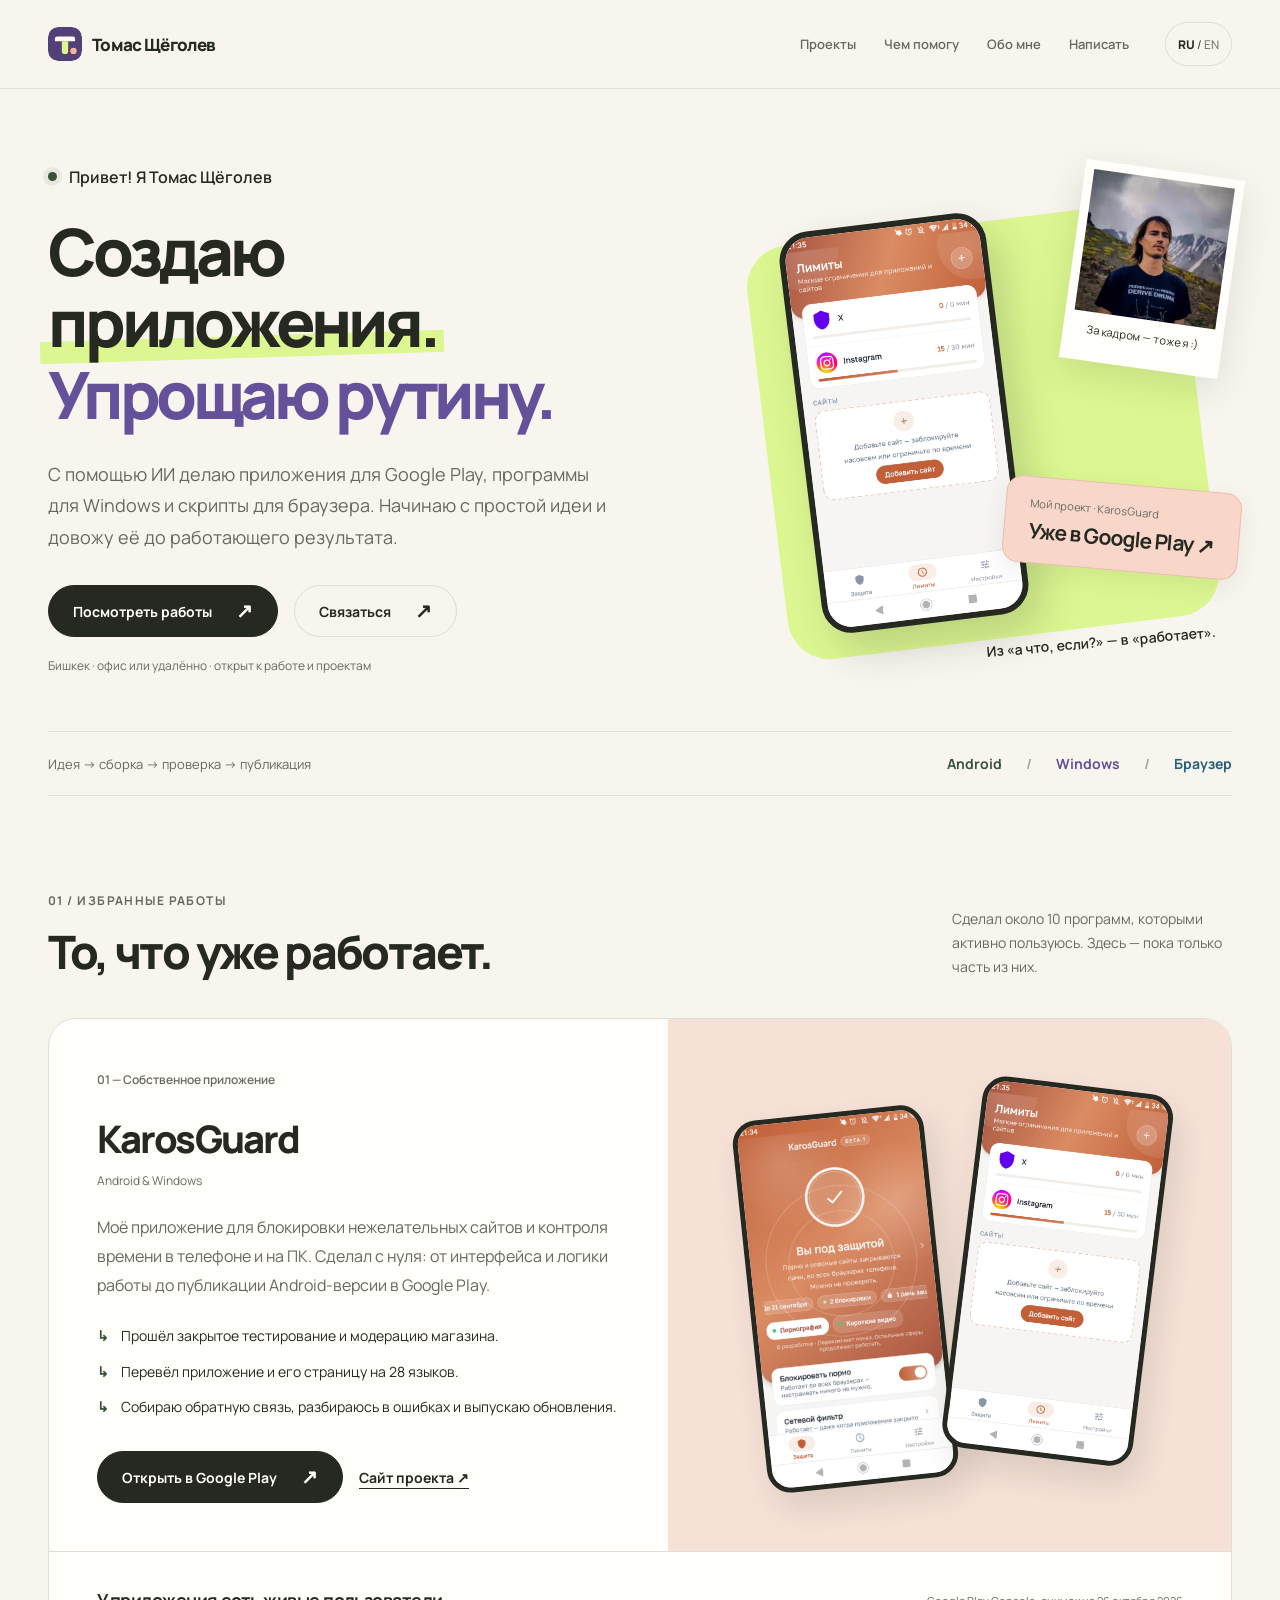
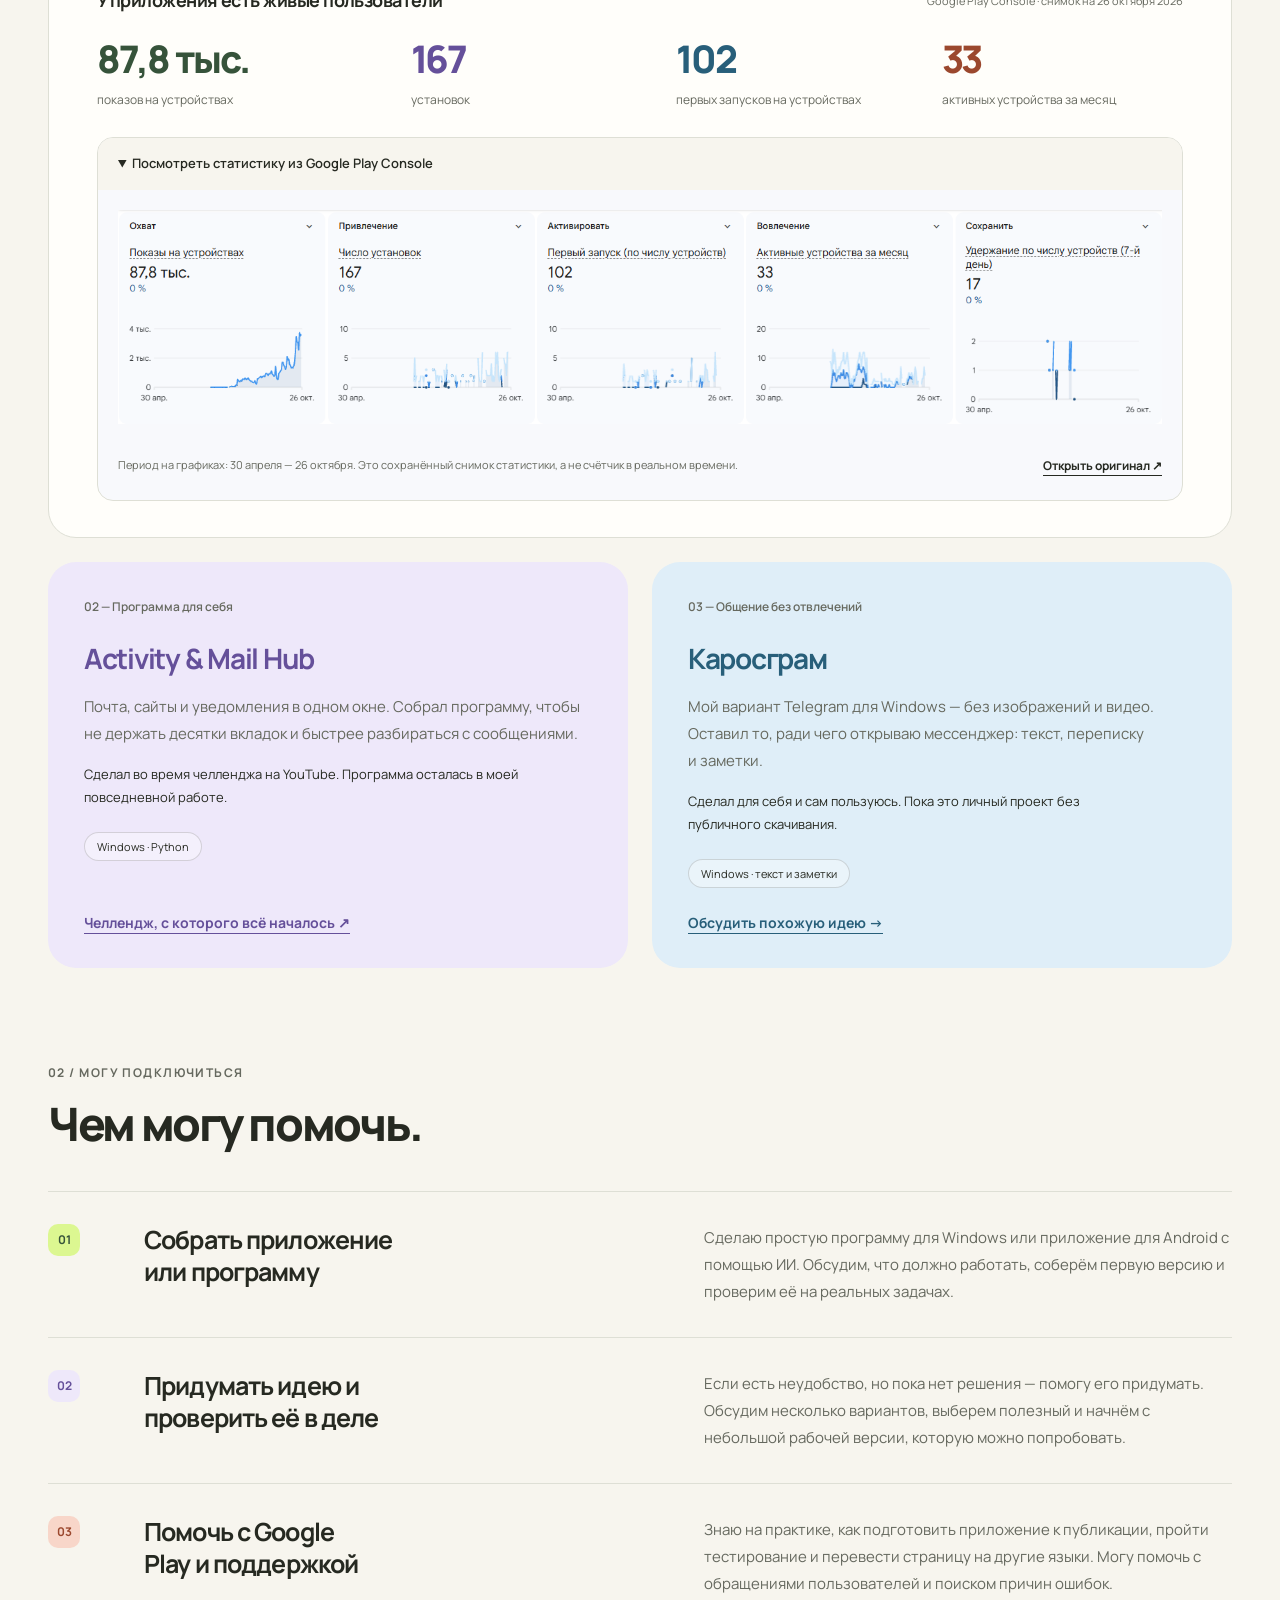
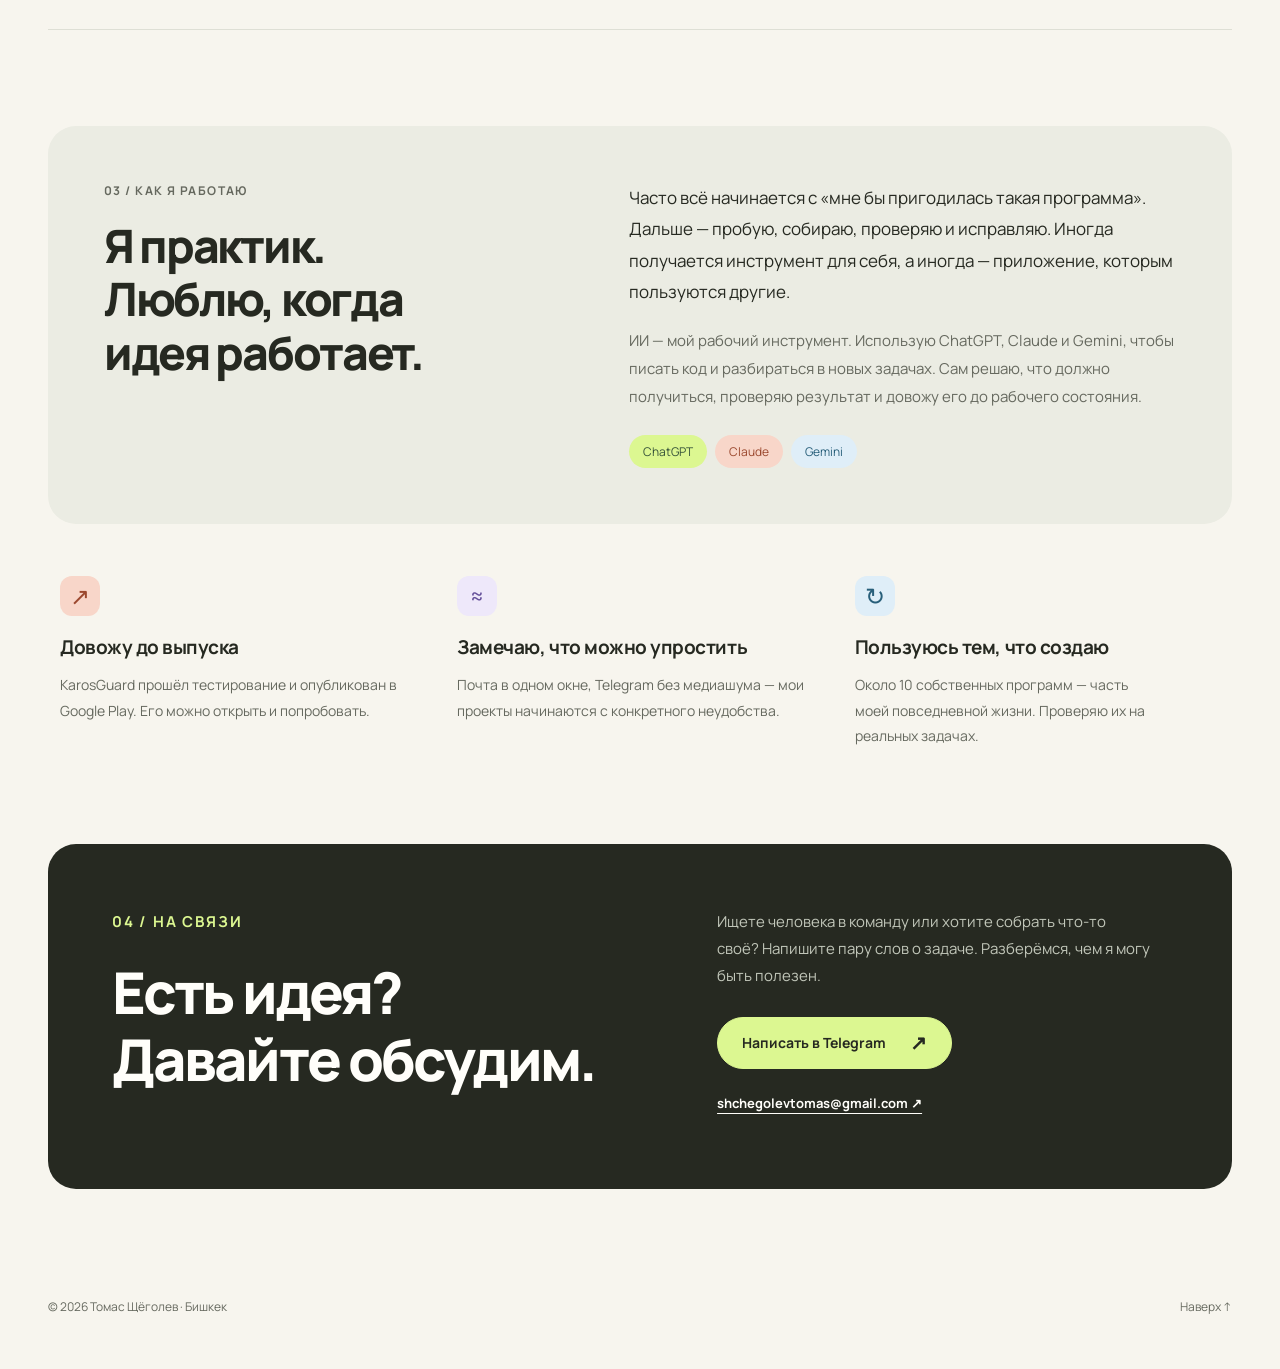
==== commit ee2126df: "Refresh portfolio colors and icon, add Karosgram and project context" ====
--- a/index.html
+++ b/index.html
@@ -16,7 +16,7 @@
   <meta name="twitter:title" content="Томас Щёголев — приложения, программы и скрипты с помощью ИИ">
   <meta name="twitter:description" content="Создаю приложения для Google Play, программы для Windows и браузерные скрипты с помощью ИИ. Мои проекты, реальные результаты и то, с чем я могу помочь.">
   <meta name="twitter:image" content="https://karos.my.id/assets/avatar-poster.jpg">
-  <link rel="icon" href="favicon.svg" type="image/svg+xml">
+  <link rel="icon" href="favicon.svg?v=2" type="image/svg+xml">
   <link rel="preconnect" href="https://fonts.googleapis.com">
   <link rel="preconnect" href="https://fonts.gstatic.com" crossorigin>
   <link href="https://fonts.googleapis.com/css2?family=Manrope:wght@400;500;600;700;800&display=swap" rel="stylesheet">
@@ -29,7 +29,7 @@
 <header class="site-header">
 <nav class="nav wrap" aria-label="Navigation">
 <a class="wordmark" href="#hero">
-<span class="wordmark-mark" aria-hidden="true">т.</span>
+<img class="wordmark-mark" src="favicon.svg?v=2" alt="" width="34" height="34" aria-hidden="true">
 <span  data-ru="Томас Щёголев" data-en="Tomas Shchegolev">Томас Щёголев</span>
 </a>
 <div class="nav-links">
@@ -51,14 +51,14 @@
 <h1>
 <span  data-ru="Создаю" data-en="I build">Создаю</span>
 <span class="marker" data-ru="приложения." data-en="apps.">приложения.</span>
-<span  data-ru="Упрощаю рутину." data-en="Make life easier.">Упрощаю рутину.</span>
+<span class="hero-accent" data-ru="Упрощаю рутину." data-en="Make life easier.">Упрощаю рутину.</span>
 </h1>
 <p class="hero-desc" data-ru="С помощью ИИ делаю приложения для Google Play, программы для Windows и скрипты для браузера. Начинаю с простой идеи и довожу её до работающего результата." data-en="With AI, I build Google Play apps, Windows tools and browser scripts. I start with a simple idea and turn it into something people can use.">С помощью ИИ делаю приложения для Google Play, программы для Windows и скрипты для браузера. Начинаю с простой идеи и довожу её до работающего результата.</p>
 <div class="actions">
 <a class="button" href="#projects" data-ru="Посмотреть работы" data-en="Explore my work">Посмотреть работы</a>
 <a class="button button-light" href="#contact" data-ru="Связаться" data-en="Get in touch">Связаться</a>
 </div>
-<p class="availability" data-ru="Бишкек · открыт к удалённой работе и проектам" data-en="Bishkek · open to remote roles and projects">Бишкек · открыт к удалённой работе и проектам</p>
+<p class="availability" data-ru="Бишкек · офис или удалённо · открыт к работе и проектам" data-en="Bishkek · on-site or remote · open to roles and projects">Бишкек · офис или удалённо · открыт к работе и проектам</p>
 </div>
 <div class="hero-art">
 <div class="desk-sheet" aria-hidden="true">
@@ -92,7 +92,7 @@
 <p class="eyebrow" data-ru="01 / Избранные работы" data-en="01 / Selected work">01 / Избранные работы</p>
 <h2  data-ru="То, что уже работает." data-en="Things I’ve brought to life.">То, что уже работает.</h2>
 </div>
-<p  data-ru="Собственные проекты и небольшие решения для повседневных задач." data-en="Personal projects and small solutions to everyday problems.">Собственные проекты и небольшие решения для повседневных задач.</p>
+<p data-ru="Сделал около 10 программ, которыми активно пользуюсь. Здесь — пока только часть из них." data-en="I’ve built around 10 tools that I actively use. This is just a selection of them.">Сделал около 10 программ, которыми активно пользуюсь. Здесь — пока только часть из них.</p>
 </div>
 <article class="featured" id="case">
 <div class="featured-main">
@@ -156,19 +156,21 @@
 </div>
 </article>
 <div class="other-projects">
-<article class="small-project">
+<article class="small-project project-hub">
 <span class="project-index" data-ru="02 — Программа для себя" data-en="02 — A tool I built for myself">02 — Программа для себя</span>
 <h3>Activity &amp; Mail Hub</h3>
 <p class="project-description" data-ru="Почта, сайты и уведомления в одном окне. Собрал программу, чтобы не держать десятки вкладок и быстрее разбираться с сообщениями." data-en="Mail, websites and notifications in one window. I built this tool to cut down on browser tabs and get through messages more easily.">Почта, сайты и уведомления в одном окне. Собрал программу, чтобы не держать десятки вкладок и быстрее разбираться с сообщениями.</p>
+<p class="project-story" data-ru="Сделал во время челленджа на YouTube. Программа осталась в моей повседневной работе." data-en="I built it during a YouTube challenge, and it became part of my everyday workflow.">Сделал во время челленджа на YouTube. Программа осталась в моей повседневной работе.</p>
 <span class="project-label" data-ru="Windows · Python" data-en="Windows · Python">Windows · Python</span>
-<a class="text-link" href="#contact" data-ru="Нужна похожая программа? →" data-en="Need something similar? →">Нужна похожая программа? →</a>
-</article>
-<article class="small-project">
-<span class="project-index" data-ru="03 — Меньше ручной работы" data-en="03 — Less repetitive work">03 — Меньше ручной работы</span>
-<h3  data-ru="Браузер без лишнего" data-en="A browser with less clutter">Браузер без лишнего</h3>
-<p class="project-description" data-ru="Небольшие скрипты, которые подстраивают сайты под задачу. Например, фильтр выдачи HeadHunter: убирает неподходящие вакансии, в том числе при подгрузке новых результатов." data-en="Small scripts that make websites work the way I need. One example is a HeadHunter filter that removes irrelevant vacancies, including newly loaded results.">Небольшие скрипты, которые подстраивают сайты под задачу. Например, фильтр выдачи HeadHunter: убирает неподходящие вакансии, в том числе при подгрузке новых результатов.</p>
-<span class="project-label" data-ru="JavaScript · скрипты для браузера" data-en="JavaScript · browser scripts">JavaScript · скрипты для браузера</span>
-<a class="text-link" href="#contact" data-ru="Что упростить вам? →" data-en="What could I simplify for you? →">Что упростить вам? →</a>
+<a class="text-link" href="https://www.youtube.com/watch?v=OC9Mm1-d5qs" target="_blank" rel="noopener noreferrer" data-ru="Челлендж, с которого всё началось ↗" data-en="The challenge that started it ↗">Челлендж, с которого всё началось ↗</a>
+</article>
+<article class="small-project project-karosgram">
+<span class="project-index" data-ru="03 — Общение без отвлечений" data-en="03 — Distraction-free communication">03 — Общение без отвлечений</span>
+<h3 data-ru="Каросграм" data-en="Karosgram">Каросграм</h3>
+<p class="project-description" data-ru="Мой вариант Telegram для Windows — без изображений и видео. Оставил то, ради чего открываю мессенджер: текст, переписку и заметки." data-en="My take on Telegram for Windows, without images or videos. It keeps what I open a messenger for: text, conversations and notes.">Мой вариант Telegram для Windows — без изображений и видео. Оставил то, ради чего открываю мессенджер: текст, переписку и заметки.</p>
+<p class="project-story" data-ru="Сделал для себя и сам пользуюсь. Пока это личный проект без публичного скачивания." data-en="I built it for myself and use it regularly. It’s a personal project, with no public download yet.">Сделал для себя и сам пользуюсь. Пока это личный проект без публичного скачивания.</p>
+<span class="project-label" data-ru="Windows · текст и заметки" data-en="Windows · text and notes">Windows · текст и заметки</span>
+<a class="text-link" href="#contact" data-ru="Обсудить похожую идею →" data-en="Discuss a similar idea →">Обсудить похожую идею →</a>
 </article>
 </div>
 </section>
@@ -187,8 +189,8 @@
 </article>
 <article class="service-row">
 <span class="service-number">02</span>
-<h3  data-ru="Упростить работу в браузере" data-en="Make browser work easier">Упростить работу в браузере</h3>
-<p  data-ru="Напишу скрипт, например для Tampermonkey: убрать лишнее со страницы, собрать нужные данные или сократить повторяющиеся действия за компьютером." data-en="I can write a script, for example for Tampermonkey, to remove page clutter, gather the data you need or cut down on repetitive computer tasks.">Напишу скрипт, например для Tampermonkey: убрать лишнее со страницы, собрать нужные данные или сократить повторяющиеся действия за компьютером.</p>
+<h3 data-ru="Придумать идею и проверить её в деле" data-en="Find an idea and put it to the test">Придумать идею и проверить её в деле</h3>
+<p data-ru="Если есть неудобство, но пока нет решения — помогу его придумать. Обсудим несколько вариантов, выберем полезный и начнём с небольшой рабочей версии, которую можно попробовать." data-en="If something is frustrating but you don’t yet have a solution, I can help find one. We’ll explore options, choose a useful direction and start with a small working version to try.">Если есть неудобство, но пока нет решения — помогу его придумать. Обсудим несколько вариантов, выберем полезный и начнём с небольшой рабочей версии, которую можно попробовать.</p>
 </article>
 <article class="service-row">
 <span class="service-number">03</span>
@@ -205,13 +207,30 @@
 </div>
 <div class="about-text">
 <p  data-ru="Часто всё начинается с «мне бы пригодилась такая программа». Дальше — пробую, собираю, проверяю и исправляю. Иногда получается инструмент для себя, а иногда — приложение, которым пользуются другие." data-en="It often starts with “I could use a tool like this.” Then I experiment, build, test and fix things. Sometimes it becomes a tool for myself; sometimes it becomes an app other people use.">Часто всё начинается с «мне бы пригодилась такая программа». Дальше — пробую, собираю, проверяю и исправляю. Иногда получается инструмент для себя, а иногда — приложение, которым пользуются другие.</p>
-<p  data-ru="ИИ — мой рабочий инструмент. Использую Cursor, Claude и Gemini, чтобы писать код и разбираться в новых задачах. Сам решаю, что должно получиться, проверяю результат и довожу его до рабочего состояния." data-en="AI is part of my toolkit. I use Cursor, Claude and Gemini to write code and work through unfamiliar tasks. I decide what the result should be, check it and make sure it works.">ИИ — мой рабочий инструмент. Использую Cursor, Claude и Gemini, чтобы писать код и разбираться в новых задачах. Сам решаю, что должно получиться, проверяю результат и довожу его до рабочего состояния.</p>
+<p data-ru="ИИ — мой рабочий инструмент. Использую ChatGPT, Claude и Gemini, чтобы писать код и разбираться в новых задачах. Сам решаю, что должно получиться, проверяю результат и довожу его до рабочего состояния." data-en="AI is part of my toolkit. I use ChatGPT, Claude and Gemini to write code and work through unfamiliar tasks. I decide what the result should be, check it and make sure it works.">ИИ — мой рабочий инструмент. Использую ChatGPT, Claude и Gemini, чтобы писать код и разбираться в новых задачах. Сам решаю, что должно получиться, проверяю результат и довожу его до рабочего состояния.</p>
 <ul class="tools">
-<li>Cursor</li>
+<li>ChatGPT</li>
 <li>Claude</li>
 <li>Gemini</li>
 </ul>
 </div>
+</div>
+<div class="work-principles">
+<article>
+<span class="principle-symbol" aria-hidden="true">↗</span>
+<h3 data-ru="Довожу до выпуска" data-en="I get things released">Довожу до выпуска</h3>
+<p data-ru="KarosGuard прошёл тестирование и опубликован в Google Play. Его можно открыть и попробовать." data-en="KarosGuard completed testing and is live on Google Play. You can open it and try it.">KarosGuard прошёл тестирование и опубликован в Google Play. Его можно открыть и попробовать.</p>
+</article>
+<article>
+<span class="principle-symbol" aria-hidden="true">≈</span>
+<h3 data-ru="Замечаю, что можно упростить" data-en="I notice what could be simpler">Замечаю, что можно упростить</h3>
+<p data-ru="Почта в одном окне, Telegram без медиашума — мои проекты начинаются с конкретного неудобства." data-en="Mail in one window, Telegram without media clutter — my projects start with a specific frustration.">Почта в одном окне, Telegram без медиашума — мои проекты начинаются с конкретного неудобства.</p>
+</article>
+<article>
+<span class="principle-symbol" aria-hidden="true">↻</span>
+<h3 data-ru="Пользуюсь тем, что создаю" data-en="I use what I build">Пользуюсь тем, что создаю</h3>
+<p data-ru="Около 10 собственных программ — часть моей повседневной жизни. Проверяю их на реальных задачах." data-en="Around 10 of my own tools are part of my everyday life. I test them through real tasks.">Около 10 собственных программ — часть моей повседневной жизни. Проверяю их на реальных задачах.</p>
+</article>
 </div>
 </section>
 <section id="contact" class="section contact wrap">
--- a/portfolio.css
+++ b/portfolio.css
@@ -1,4 +1,4 @@
-/* A small personal workshop: paper, ink, lime and real projects. */
+/* Warm paper with lime, lilac, blue and coral accents. */
 :root {
   --paper: #f7f5ee;
   --white: #fffefa;
@@ -7,7 +7,13 @@
   --line: #dedfd5;
   --lime: #dcf791;
   --green: #36533a;
-  --peach: #eddfd2;
+  --peach: #f5e1d6;
+  --lilac: #eee8fa;
+  --purple: #65509a;
+  --blue: #dfeef8;
+  --blue-ink: #285f7a;
+  --coral: #f8d6c9;
+  --coral-ink: #9b482e;
   --radius: 28px;
   --font: 'Manrope', 'Segoe UI', sans-serif;
 }
@@ -34,7 +40,7 @@
 .site-header { position: sticky; top: 0; z-index: 30; background: rgb(247 245 238 / 95%); border-bottom: 1px solid var(--line); }
 .nav { min-height: 88px; display: flex; align-items: center; gap: 36px; }
 .wordmark { display: flex; align-items: center; gap: 10px; margin-right: auto; font-weight: 800; font-size: 17px; letter-spacing: -.04em; white-space: nowrap; }
-.wordmark-mark { display: grid; place-items: center; width: 34px; height: 34px; background: var(--ink); color: var(--lime); border-radius: 10px; font-size: 18px; }
+.wordmark-mark { display: block; width: 34px; height: 34px; flex-shrink: 0; border-radius: 10px; }
 .nav-links { display: flex; align-items: center; gap: 28px; }
 .nav-links a { display: inline-flex; align-items: center; min-height: 44px; color: var(--muted); font-size: 13px; font-weight: 600; }
 .nav-links a:hover { color: var(--ink); text-decoration: underline; text-underline-offset: 6px; }
@@ -49,6 +55,7 @@
 h1 span { display: block; }
 .marker { width: fit-content; position: relative; z-index: 0; }
 .marker::after { content: ''; position: absolute; z-index: -1; left: -2%; right: -2%; bottom: 2%; height: 30%; background: var(--lime); transform: rotate(-1.8deg); }
+.hero-accent { color: var(--purple); }
 .hero-desc { font-size: 18px; line-height: 1.75; max-width: 560px; margin-top: 28px; color: var(--muted); }
 .actions { display: flex; align-items: center; flex-wrap: wrap; gap: 16px; margin-top: 32px; }
 .button { min-height: 52px; display: inline-flex; align-items: center; justify-content: center; gap: 24px; padding: 14px 24px; border-radius: 100px; border: 1px solid var(--ink); font-size: 14px; font-weight: 700; background: var(--ink); color: var(--white); transition: transform .18s, background .18s; }
@@ -66,7 +73,7 @@
 .portrait figcaption { margin-top: 10px; text-align: center; font-size: 11px; }
 .hero-phone { position: absolute; width: 208px; top: 56px; left: 62px; border: 6px solid var(--ink); border-radius: 30px; overflow: hidden; transform: rotate(-7deg); box-shadow: 12px 20px 40px rgb(38 41 33 / 18%); background: var(--white); }
 .hero-phone img { width: 100%; height: auto; }
-.release-sticker { position: absolute; right: -8px; bottom: 104px; background: var(--white); padding: 18px 24px; border: 1px solid var(--line); border-radius: 16px; transform: rotate(5deg); box-shadow: 0 8px 24px rgb(38 41 33 / 8%); }
+.release-sticker { position: absolute; right: -8px; bottom: 104px; background: var(--coral); padding: 18px 24px; border: 1px solid #e9bfae; border-radius: 16px; transform: rotate(5deg); box-shadow: 0 8px 24px rgb(38 41 33 / 8%); }
 .release-sticker small { display: block; color: var(--muted); font-size: 11px; margin-bottom: 6px; }
 .release-sticker strong { font-size: 21px; letter-spacing: -.04em; }
 .art-note { position: absolute; right: 16px; bottom: 24px; font-size: 14px; font-weight: 600; transform: rotate(-5deg); }
@@ -74,6 +81,9 @@
 .hero-foot p { color: var(--muted); font-size: 13px; }
 .platforms { display: flex; align-items: center; gap: 24px; font-size: 14px; font-weight: 700; }
 .platforms span+span::before { content: '/'; margin-right: 24px; color: #a4a89b; }
+.platforms span:nth-child(1) { color: var(--green); }
+.platforms span:nth-child(2) { color: var(--purple); }
+.platforms span:nth-child(3) { color: var(--blue-ink); }
 .section-head { display: flex; justify-content: space-between; align-items: end; gap: 24px; margin-bottom: 40px; }
 .section-head .eyebrow { margin-bottom: 16px; color: var(--muted); }
 h2 { font-size: clamp(32px, 3.6vw, 48px); line-height: 1.16; letter-spacing: -.05em; font-weight: 800; }
@@ -102,6 +112,9 @@
 .metric strong { display: block; font-size: 38px; line-height: 1.2; letter-spacing: -.06em; font-weight: 800; }
 .metric span { display: block; font-size: 12px; line-height: 1.6; color: var(--muted); margin-top: 8px; }
 .metric:first-child strong { color: var(--green); }
+.metric:nth-child(2) strong { color: var(--purple); }
+.metric:nth-child(3) strong { color: var(--blue-ink); }
+.metric:nth-child(4) strong { color: var(--coral-ink); }
 .evidence { margin-top: 28px; border: 1px solid var(--line); border-radius: 16px; overflow: hidden; background: #f8f9fc; }
 .evidence summary { min-height: 52px; padding: 16px 20px; font-size: 13px; font-weight: 600; background: var(--paper); }
 .console-crop { position: relative; overflow: hidden; aspect-ratio: 1504 / 308; margin: 20px; }
@@ -110,16 +123,21 @@
 .evidence-caption p { font-size: 11px; color: var(--muted); max-width: 640px; line-height: 1.7; }
 .evidence-caption a { font-size: 12px; }
 .other-projects { display: grid; grid-template-columns: 1fr 1fr; gap: 24px; margin-top: 24px; }
-.small-project { padding: 36px; background: #ebece3; border-radius: var(--radius); display: flex; flex-direction: column; align-items: start; }
-.small-project:nth-child(2) { background: #eee8dd; }
+.small-project { padding: 36px; background: var(--lilac); border-radius: var(--radius); display: flex; flex-direction: column; align-items: start; }
+.small-project:nth-child(2) { background: var(--blue); }
+.project-hub h3, .project-hub .text-link { color: var(--purple); }
+.project-karosgram h3, .project-karosgram .text-link { color: var(--blue-ink); }
 .small-project h3 { font-size: 28px; letter-spacing: -.045em; margin-bottom: 16px; }
 .small-project .project-description { font-size: 15px; }
+.project-story { margin-top: 16px; font-size: 13px; line-height: 1.75; }
 .small-project .text-link { margin-top: auto; padding-top: 24px; }
-.project-label { display: inline-flex; align-items: center; border: 1px solid #cbcec0; padding: 6px 12px; border-radius: 100px; font-size: 11px; margin-top: 24px; }
+.project-label { display: inline-flex; align-items: center; border: 1px solid rgb(38 41 33 / 16%); background: rgb(255 255 255 / 35%); padding: 6px 12px; border-radius: 100px; font-size: 11px; margin-top: 24px; }
 .services { padding-top: 0; }
 .service-list { border-top: 1px solid var(--line); }
 .service-row { display: grid; grid-template-columns: 64px 1fr 1fr; gap: 32px; padding: 32px 0; border-bottom: 1px solid var(--line); }
-.service-number { font-size: 13px; color: var(--muted); padding-top: 5px; }
+.service-number { display: grid; place-items: center; width: 32px; height: 32px; font-size: 12px; font-weight: 700; color: var(--green); background: var(--lime); border-radius: 10px; }
+.service-row:nth-child(2) .service-number { background: var(--lilac); color: var(--purple); }
+.service-row:nth-child(3) .service-number { background: var(--coral); color: var(--coral-ink); }
 .service-row h3 { font-size: 25px; line-height: 1.3; letter-spacing: -.035em; max-width: 380px; }
 .service-row p { color: var(--muted); font-size: 15px; line-height: 1.8; }
 .about { padding-top: 0; }
@@ -129,6 +147,15 @@
 .about-text p+p { margin-top: 20px; color: var(--muted); font-size: 15px; }
 .tools { display: flex; flex-wrap: wrap; gap: 8px; list-style: none; padding: 0; margin: 24px 0 0; }
 .tools li { background: var(--white); padding: 8px 14px; border-radius: 100px; font-size: 12px; }
+.tools li:nth-child(1) { background: var(--lime); color: var(--green); }
+.tools li:nth-child(2) { background: var(--coral); color: var(--coral-ink); }
+.tools li:nth-child(3) { background: var(--blue); color: var(--blue-ink); }
+.work-principles { display: grid; grid-template-columns: repeat(3, 1fr); gap: 32px; margin-top: 32px; padding: 20px 12px 0; }
+.principle-symbol { display: grid; place-items: center; width: 40px; height: 40px; margin-bottom: 18px; border-radius: 12px; font-size: 24px; background: var(--coral); color: var(--coral-ink); }
+.work-principles article:nth-child(2) .principle-symbol { background: var(--lilac); color: var(--purple); }
+.work-principles article:nth-child(3) .principle-symbol { background: var(--blue); color: var(--blue-ink); }
+.work-principles h3 { font-size: 19px; line-height: 1.4; letter-spacing: -.025em; margin-bottom: 12px; }
+.work-principles p { color: var(--muted); font-size: 14px; line-height: 1.8; }
 .contact { padding-top: 0; }
 .contact-panel { position: relative; background: var(--ink); color: var(--white); padding: 64px; border-radius: var(--radius); display: grid; grid-template-columns: 1.2fr 1fr; gap: 64px; }
 .contact-panel h2 { font-size: clamp(36px, 4.5vw, 60px); }
@@ -185,6 +212,10 @@
   .service-row { grid-template-columns: 28px 1fr; gap: 12px 24px; }
   .service-row p { grid-column: 2; }
   .about-grid { grid-template-columns: 1fr; gap: 28px; }
+  .work-principles { grid-template-columns: 1fr; gap: 28px; padding: 8px 8px 0; }
+  .work-principles article { display: grid; grid-template-columns: 40px 1fr; column-gap: 18px; }
+  .work-principles .principle-symbol { grid-row: span 2; margin-bottom: 0; }
+  .work-principles p { grid-column: 2; }
   .contact-panel { grid-template-columns: 1fr; gap: 28px; }
 }
 @media (max-width: 540px) {
@@ -230,6 +261,7 @@
   .evidence-caption { padding: 0 14px 12px; }
   .small-project h3 { font-size: 26px; }
   .service-row { gap: 12px 16px; padding-block: 28px; }
+  .service-number { width: 28px; height: 28px; border-radius: 8px; }
   .service-row h3 { font-size: 23px; }
   .service-row p { font-size: 14px; }
   .about-grid { padding: 32px 24px; }
